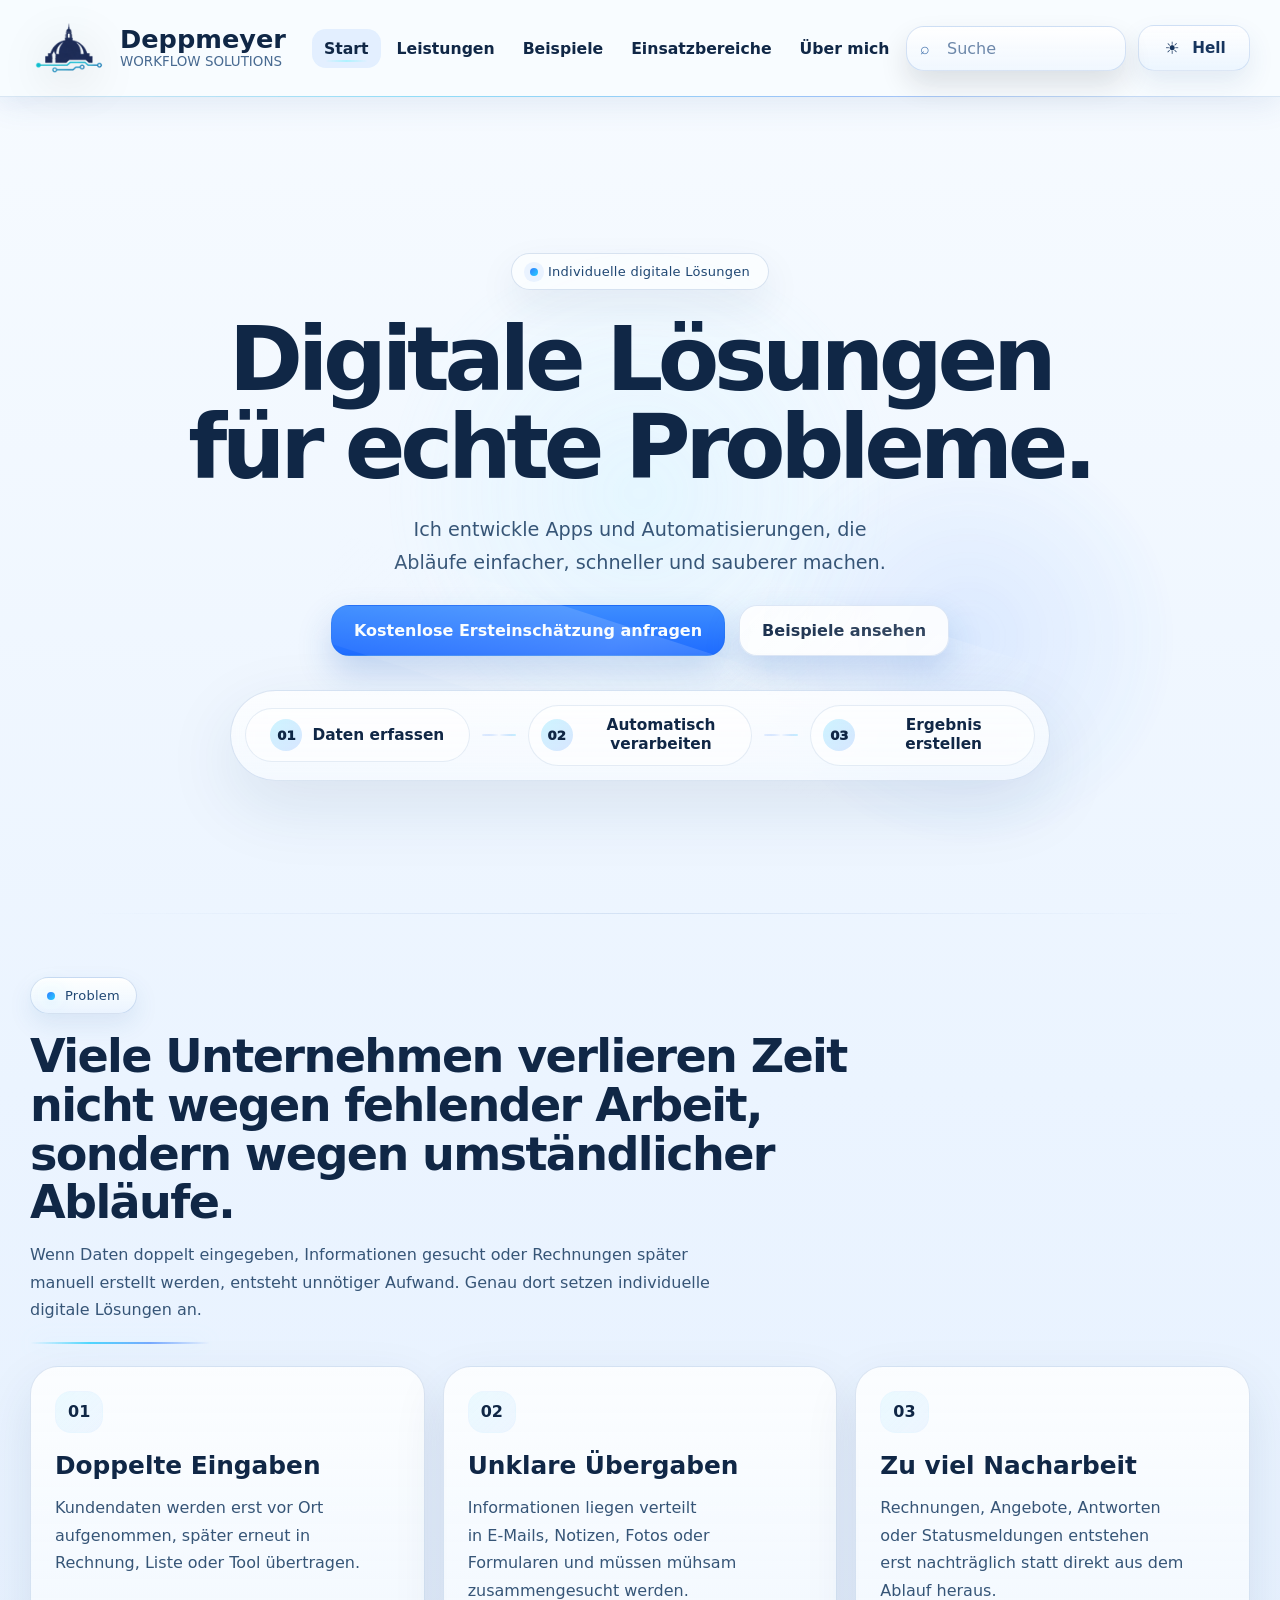
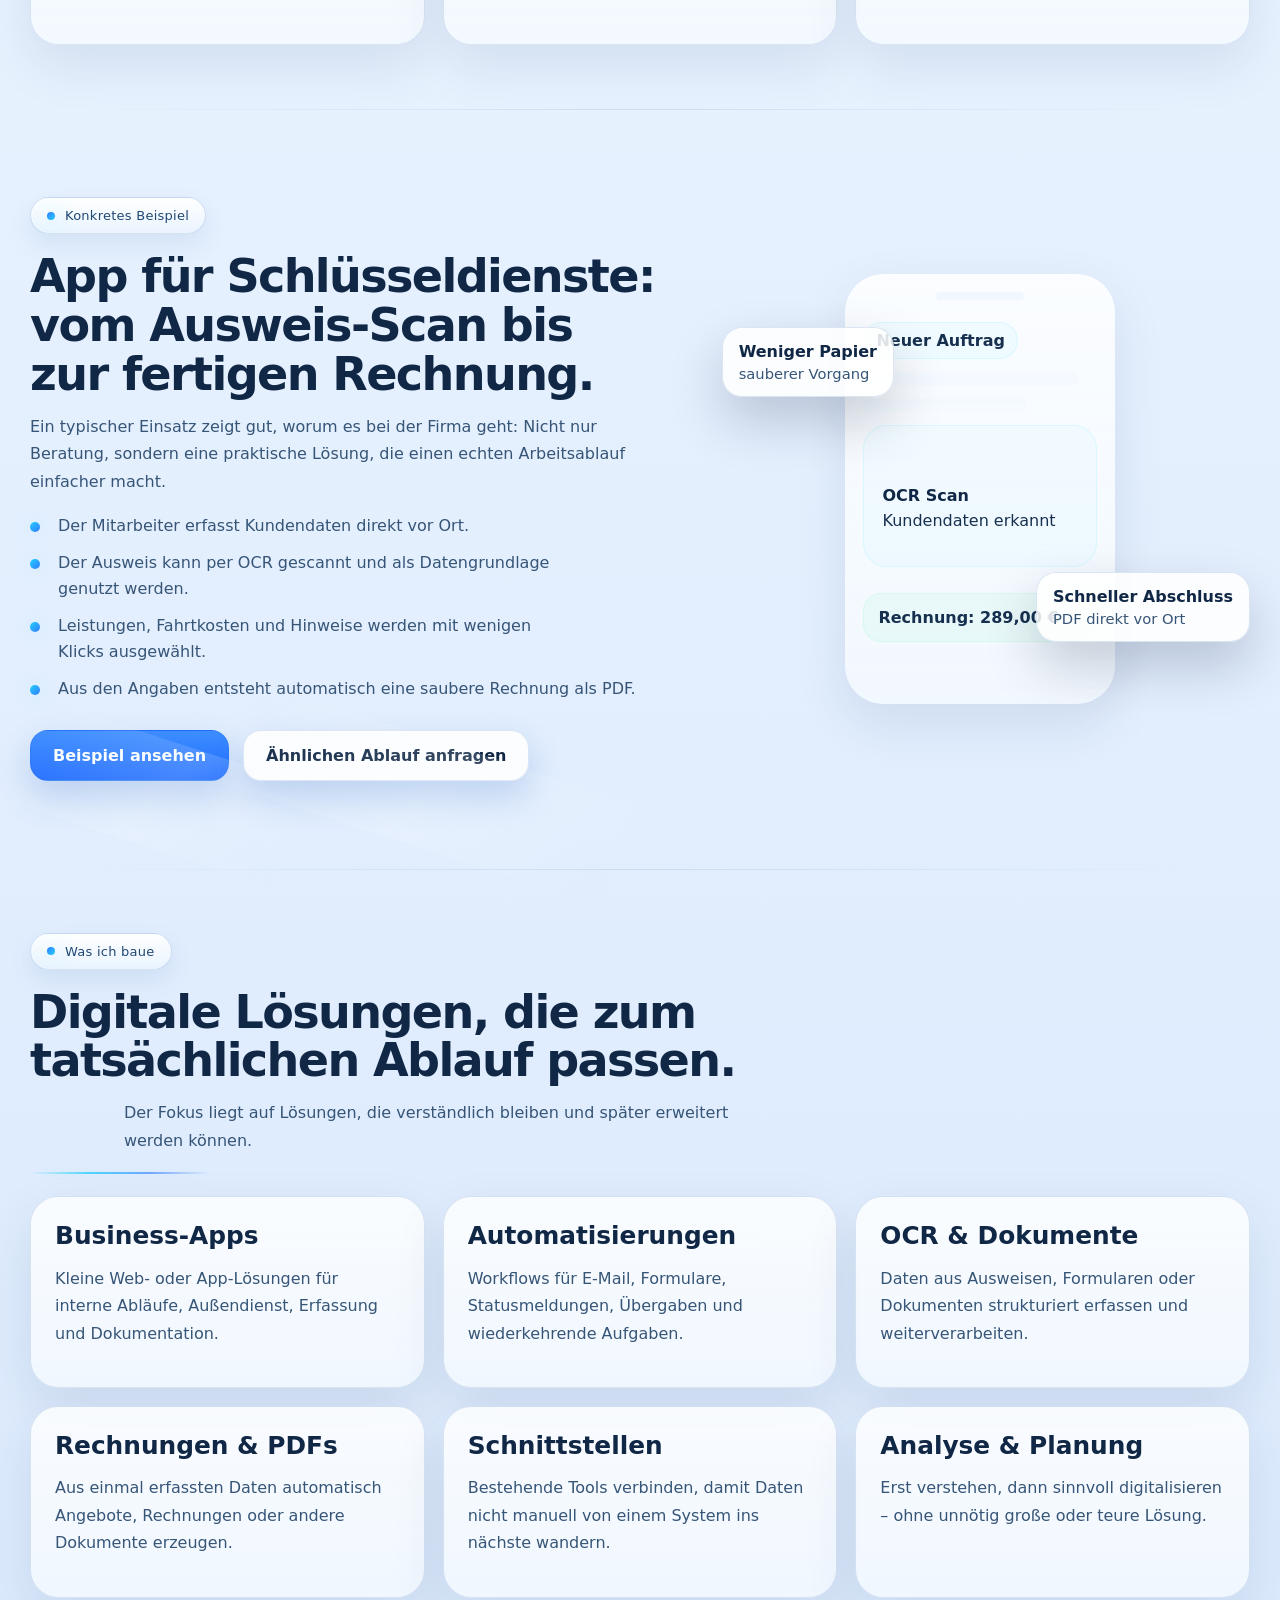
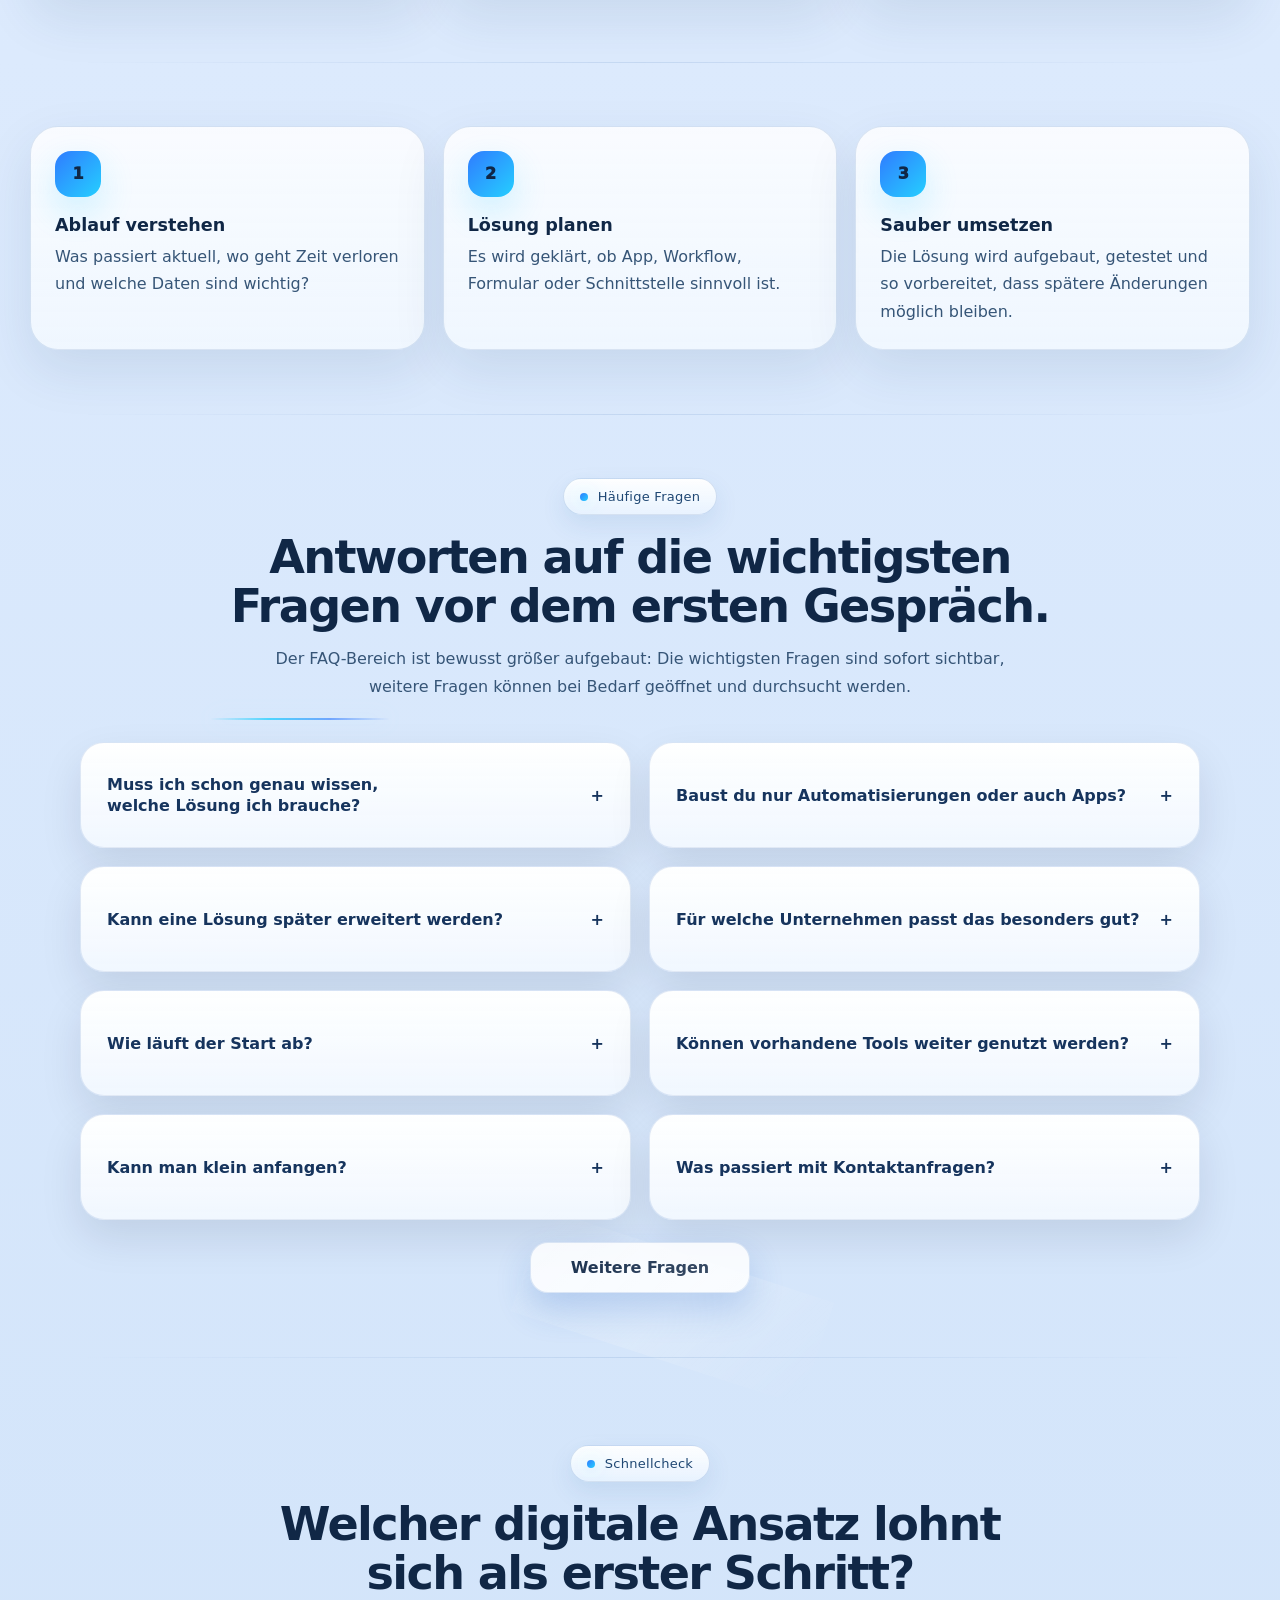
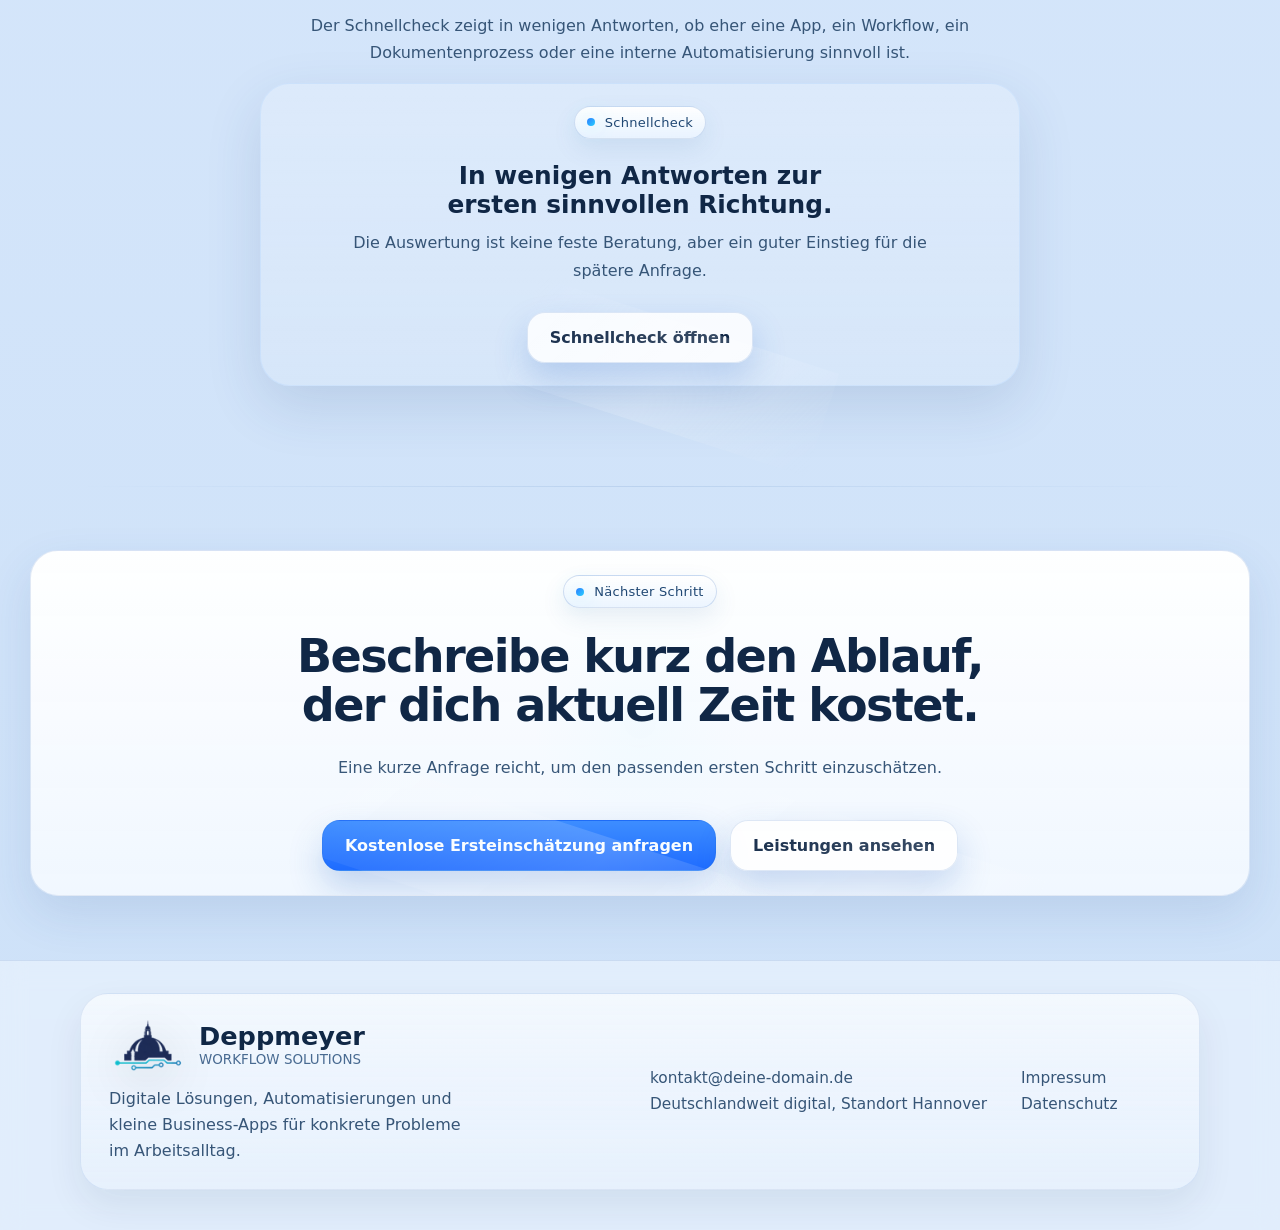
==== index.html @ b5795da1 "Add files via upload" ====
<!DOCTYPE html>
<html lang="de">
<head>
<meta charset="utf-8"/>
<meta content="width=device-width, initial-scale=1" name="viewport"/>
<title>Deppmeyer Workflow Solutions | Digitale Lösungen für echte Geschäftsprobleme</title>
<meta content="Individuelle Automatisierungen, interne Tools und kleine Business-Apps für Unternehmen, die manuelle Arbeit reduzieren und Abläufe sauber digitalisieren möchten." name="description"/>
<link href="css/styles.css" rel="stylesheet"/>
<link href="favicon.png" rel="icon" type="image/png"/>
<link href="favicon.ico" rel="shortcut icon"/>
<meta content="#101b3e" name="theme-color"/>
<meta content="website" property="og:type"/>
<meta content="de_DE" property="og:locale"/>
<meta content="Deppmeyer Workflow Solutions" property="og:site_name"/>
<meta content="Deppmeyer Workflow Solutions | Digitale Lösungen für echte Geschäftsprobleme" property="og:title"/>
<meta content="Individuelle Automatisierungen, interne Tools und kleine Business-Apps für Unternehmen, die manuelle Arbeit reduzieren und Abläufe sauber digitalisieren möchten." property="og:description"/>
<meta content="summary" name="twitter:card"/>
<meta content="Deppmeyer Workflow Solutions | Digitale Lösungen für echte Geschäftsprobleme" name="twitter:title"/>
<meta content="Individuelle Automatisierungen, interne Tools und kleine Business-Apps für Unternehmen, die manuelle Arbeit reduzieren und Abläufe sauber digitalisieren möchten." name="twitter:description"/>
</head>
<body class="page-shell" data-page="index.html" data-theme="light"><script>try{const k='deppmeyer-theme';const saved=sessionStorage.getItem(k);const theme=saved||'light';document.body.setAttribute('data-theme',theme);document.documentElement.style.colorScheme=theme;}catch(e){}</script>
<div aria-hidden="true" class="scroll-progress"></div>
<div aria-hidden="true" class="cursor-glow"></div>
<header class="topbar">
<div class="container nav">
<a aria-label="Startseite" class="brand" href="index.html">
<img alt="Deppmeyer Logo" class="brand-icon" decoding="async" src="assets/logo-icon.png"/>
<span class="brand-text"><span class="brand-name">Deppmeyer</span><span class="brand-sub">Workflow Solutions</span></span>
</a>
<nav aria-label="Hauptnavigation" class="nav-links"><a class="active" href="index.html">Start</a><a class="" href="leistungen.html">Leistungen</a><a class="" href="beispiele.html">Beispiele</a><a class="" href="einsatzbereiche.html">Einsatzbereiche</a><a class="" href="ueber-mich.html">Über mich</a><a class="" href="kontakt.html">Kontakt</a></nav>
<div class="nav-actions">
<div class="header-search search-shell" data-search-root="">
<span class="search-icon">⌕</span>
<input aria-label="Website durchsuchen" class="search-input" data-search-input="" placeholder="Suche" type="search"/>
<div class="search-results hidden" data-search-results=""></div>
</div>
<button aria-label="Zwischen Hellmodus und Dunkelmodus wechseln" class="theme-toggle" data-theme-toggle="" type="button"><span aria-hidden="true" class="theme-toggle-icon">☀</span><span class="theme-toggle-text">Hell</span></button>
<button aria-expanded="false" aria-label="Menü öffnen" class="mobile-toggle" data-mobile-toggle="" type="button">☰</button>
</div>
</div>
<div class="container mobile-panel" data-mobile-panel="">
<div class="mobile-search search-shell" data-search-root="">
<span class="search-icon">⌕</span>
<input aria-label="Website durchsuchen" class="search-input" data-search-input="" placeholder="Suche" type="search"/>
<div class="search-results hidden" data-search-results=""></div>
</div>
<nav aria-label="Mobile Hauptnavigation" class="mobile-links"><a class="active" href="index.html">Start</a><a class="" href="leistungen.html">Leistungen</a><a class="" href="beispiele.html">Beispiele</a><a class="" href="einsatzbereiche.html">Einsatzbereiche</a><a class="" href="ueber-mich.html">Über mich</a><a class="" href="kontakt.html">Kontakt</a></nav>
</div>
</header>

<main id="main-content" tabindex="-1">
<section class="hero anchor-offset premium-hero" id="hero">
<div class="container premium-hero-inner reveal">
<span class="eyebrow premium-hero-eyebrow">Individuelle digitale Lösungen</span>
<h1>Digitale Lösungen für echte Probleme.</h1>
<p class="premium-hero-lead">Ich entwickle Apps und Automatisierungen, die Abläufe einfacher, schneller und sauberer machen.</p>
<div class="btn-row btn-row-center premium-hero-actions">
<a class="btn" href="kontakt.html">Kostenlose Ersteinschätzung anfragen</a>
<a class="btn ghost" href="beispiele.html">Beispiele ansehen</a>
</div>
<div class="premium-flow-card" aria-label="Kurzablauf einer digitalen Lösung">
<div class="premium-flow-item">
<span>01</span>
<strong>Daten erfassen</strong>
</div>
<div class="premium-flow-arrow" aria-hidden="true"></div>
<div class="premium-flow-item">
<span>02</span>
<strong>Automatisch verarbeiten</strong>
</div>
<div class="premium-flow-arrow" aria-hidden="true"></div>
<div class="premium-flow-item">
<span>03</span>
<strong>Ergebnis erstellen</strong>
</div>
</div>
</div>
</section>

<section class="section section-tight problem-overview-section">
<div class="container reveal">
<div class="section-head section-head-centered compact-center">
<span class="eyebrow">Problem</span>
<h2>Viele Unternehmen verlieren Zeit nicht wegen fehlender Arbeit, sondern wegen umständlicher Abläufe.</h2>
<p>Wenn Daten doppelt eingegeben, Informationen gesucht oder Rechnungen später manuell erstellt werden, entsteht unnötiger Aufwand. Genau dort setzen individuelle digitale Lösungen an.</p>
</div>
<div class="solution-card-grid solution-card-grid--three">
<div class="solution-card"><span class="card-icon">01</span><h3>Doppelte Eingaben</h3><p>Kundendaten werden erst vor Ort aufgenommen, später erneut in Rechnung, Liste oder Tool übertragen.</p></div>
<div class="solution-card"><span class="card-icon">02</span><h3>Unklare Übergaben</h3><p>Informationen liegen verteilt in E-Mails, Notizen, Fotos oder Formularen und müssen mühsam zusammengesucht werden.</p></div>
<div class="solution-card"><span class="card-icon">03</span><h3>Zu viel Nacharbeit</h3><p>Rechnungen, Angebote, Antworten oder Statusmeldungen entstehen erst nachträglich statt direkt aus dem Ablauf heraus.</p></div>
</div>
</div>
</section>

<section class="section solution-feature-section">
<div class="container solution-feature-grid reveal">
<div>
<span class="eyebrow">Konkretes Beispiel</span>
<h2>App für Schlüsseldienste: vom Ausweis-Scan bis zur fertigen Rechnung.</h2>
<p>Ein typischer Einsatz zeigt gut, worum es bei der Firma geht: Nicht nur Beratung, sondern eine praktische Lösung, die einen echten Arbeitsablauf einfacher macht.</p>
<ul class="solution-check-list">
<li>Der Mitarbeiter erfasst Kundendaten direkt vor Ort.</li>
<li>Der Ausweis kann per OCR gescannt und als Datengrundlage genutzt werden.</li>
<li>Leistungen, Fahrtkosten und Hinweise werden mit wenigen Klicks ausgewählt.</li>
<li>Aus den Angaben entsteht automatisch eine saubere Rechnung als PDF.</li>
</ul>
<div class="btn-row"><a class="btn" href="beispiele.html#beispiel-schluesseldienst-app">Beispiel ansehen</a><a class="btn ghost" href="kontakt.html">Ähnlichen Ablauf anfragen</a></div>
</div>
<div class="app-showcase" aria-hidden="true">
<div class="phone-mockup">
<div class="phone-header"></div>
<div class="phone-content">
<div class="phone-pill">Neuer Auftrag</div>
<div class="phone-line wide"></div>
<div class="phone-line"></div>
<div class="id-scan-box"><div class="scan-line"></div><strong>OCR Scan</strong><span>Kundendaten erkannt</span></div>
<div class="phone-total">Rechnung: 289,00 €</div>
</div>
</div>
<div class="app-metric metric-one"><strong>Weniger Papier</strong><span>sauberer Vorgang</span></div>
<div class="app-metric metric-two"><strong>Schneller Abschluss</strong><span>PDF direkt vor Ort</span></div>
</div>
</div>
</section>

<section class="section section-tight">
<div class="container reveal">
<div class="section-head section-head-centered compact-center">
<span class="eyebrow">Was ich baue</span>
<h2>Digitale Lösungen, die zum tatsächlichen Ablauf passen.</h2>
<p>Der Fokus liegt auf Lösungen, die verständlich bleiben und später erweitert werden können.</p>
</div>
<div class="solution-card-grid solution-card-grid--six">
<a class="solution-card link-card" href="leistungen.html#apps"><h3>Business-Apps</h3><p>Kleine Web- oder App-Lösungen für interne Abläufe, Außendienst, Erfassung und Dokumentation.</p></a>
<a class="solution-card link-card" href="leistungen.html#automatisierung"><h3>Automatisierungen</h3><p>Workflows für E-Mail, Formulare, Statusmeldungen, Übergaben und wiederkehrende Aufgaben.</p></a>
<a class="solution-card link-card" href="leistungen.html#ocr"><h3>OCR & Dokumente</h3><p>Daten aus Ausweisen, Formularen oder Dokumenten strukturiert erfassen und weiterverarbeiten.</p></a>
<a class="solution-card link-card" href="leistungen.html#pdf"><h3>Rechnungen & PDFs</h3><p>Aus einmal erfassten Daten automatisch Angebote, Rechnungen oder andere Dokumente erzeugen.</p></a>
<a class="solution-card link-card" href="leistungen.html#schnittstellen"><h3>Schnittstellen</h3><p>Bestehende Tools verbinden, damit Daten nicht manuell von einem System ins nächste wandern.</p></a>
<a class="solution-card link-card" href="leistungen.html#analyse"><h3>Analyse & Planung</h3><p>Erst verstehen, dann sinnvoll digitalisieren – ohne unnötig große oder teure Lösung.</p></a>
</div>
</div>
</section>

<section class="section section-tight">
<div class="container reveal">
<div class="process-strip">
<div class="process-step"><span>1</span><strong>Ablauf verstehen</strong><p>Was passiert aktuell, wo geht Zeit verloren und welche Daten sind wichtig?</p></div>
<div class="process-step"><span>2</span><strong>Lösung planen</strong><p>Es wird geklärt, ob App, Workflow, Formular oder Schnittstelle sinnvoll ist.</p></div>
<div class="process-step"><span>3</span><strong>Sauber umsetzen</strong><p>Die Lösung wird aufgebaut, getestet und so vorbereitet, dass spätere Änderungen möglich bleiben.</p></div>
</div>
</div>
</section>

<section class="section section-tight anchor-offset" id="faq">
<div class="container reveal">
<div class="section-head section-head-centered compact-center">
<span class="eyebrow">Häufige Fragen</span>
<h2>Antworten auf die wichtigsten Fragen vor dem ersten Gespräch.</h2>
<p>Der FAQ-Bereich ist bewusst größer aufgebaut: Die wichtigsten Fragen sind sofort sichtbar, weitere Fragen können bei Bedarf geöffnet und durchsucht werden.</p>
</div>
<div class="faq-list solution-faq faq-visible-list">
<div class="faq-item reveal"><button aria-expanded="false" class="faq-question">Muss ich schon genau wissen, welche Lösung ich brauche?<span>+</span></button><div class="faq-answer"><div class="faq-answer-inner"><p>Nein. Es reicht, wenn du beschreibst, welcher Ablauf aktuell Zeit kostet, wo Informationen verloren gehen oder welche Aufgabe immer wieder manuell passiert. Daraus lässt sich ableiten, ob eher eine App, ein Workflow, OCR, PDF-Erstellung oder eine Schnittstelle sinnvoll ist.</p></div></div></div>
<div class="faq-item reveal"><button aria-expanded="false" class="faq-question">Baust du nur Automatisierungen oder auch Apps?<span>+</span></button><div class="faq-answer"><div class="faq-answer-inner"><p>Beides ist möglich. Wenn ein bestehender Ablauf nur verbunden oder automatisiert werden muss, kann ein Workflow reichen. Wenn Mitarbeitende vor Ort oder intern eine klare Oberfläche brauchen, ist eine kleine Business-App oft die bessere Lösung.</p></div></div></div>
<div class="faq-item reveal"><button aria-expanded="false" class="faq-question">Kann eine Lösung später erweitert werden?<span>+</span></button><div class="faq-answer"><div class="faq-answer-inner"><p>Ja. Lösungen werden so geplant, dass sie nicht nur für den ersten Stand funktionieren, sondern später erweitert werden können. Deshalb werden Daten, Formularfelder, Schnittstellen und Abläufe möglichst sauber getrennt aufgebaut.</p></div></div></div>
<div class="faq-item reveal"><button aria-expanded="false" class="faq-question">Für welche Unternehmen passt das besonders gut?<span>+</span></button><div class="faq-answer"><div class="faq-answer-inner"><p>Besonders gut passt es zu kleinen Unternehmen, Dienstleistern, Handwerksbetrieben und Teams, die viele ähnliche Vorgänge haben: Anfragen, Aufträge, Dokumente, Rechnungen, Rückmeldungen oder interne Übergaben.</p></div></div></div>
<div class="faq-item reveal"><button aria-expanded="false" class="faq-question">Wie läuft der Start ab?<span>+</span></button><div class="faq-answer"><div class="faq-answer-inner"><p>Zuerst wird der aktuelle Ablauf verstanden. Danach folgt eine Einschätzung, welcher erste Schritt sinnvoll ist. Erst wenn klar ist, was wirklich gebraucht wird, wird eine Lösung geplant und umgesetzt.</p></div></div></div>
<div class="faq-item reveal"><button aria-expanded="false" class="faq-question">Können vorhandene Tools weiter genutzt werden?<span>+</span></button><div class="faq-answer"><div class="faq-answer-inner"><p>Oft ja. Ziel ist nicht, alles neu zu machen, sondern sinnvolle Verbindungen zu schaffen. Bestehende Tools wie E-Mail, Formulare, Tabellen, Kalender oder andere Systeme können je nach Schnittstelle eingebunden werden.</p></div></div></div>
<div class="faq-item reveal"><button aria-expanded="false" class="faq-question">Kann man klein anfangen?<span>+</span></button><div class="faq-answer"><div class="faq-answer-inner"><p>Ja. Häufig ist ein kleiner erster Schritt besser als ein großes Projekt. So kann eine Lösung im Alltag getestet werden, bevor weitere Funktionen oder größere Automatisierungen ergänzt werden.</p></div></div></div>
<div class="faq-item reveal"><button aria-expanded="false" class="faq-question">Was passiert mit Kontaktanfragen?<span>+</span></button><div class="faq-answer"><div class="faq-answer-inner"><p>Kontaktanfragen werden über den Cloudflare Worker geprüft und an den verbundenen Workflow übergeben. Dadurch bleibt das Formular nicht nur eine einfache E-Mail, sondern kann strukturiert weiterverarbeitet werden.</p></div></div></div>
</div>
<div class="faq-more-compact"><button class="btn ghost faq-more-button" data-faq-expand type="button">Weitere Fragen</button></div>
<div class="faq-explorer" data-faq-explorer hidden>
<div class="faq-explorer-head"><p class="faq-explorer-intro">Hier kannst du weitere Fragen nach Thema öffnen oder über die Suche filtern.</p></div>
<div class="search-shell faq-search">
<span class="search-icon">⌕</span>
<input aria-label="FAQ durchsuchen" data-faq-search placeholder="FAQ suchen, z. B. OCR" type="search"/>
<div class="faq-search-results search-results hidden" data-faq-search-results></div>
</div>
<div class="faq-topic-bar" role="tablist" aria-label="FAQ Themen">
<button class="faq-topic-chip is-active" data-faq-topic="all" type="button">Alle</button>
<button class="faq-topic-chip" data-faq-topic="apps" type="button">Apps</button>
<button class="faq-topic-chip" data-faq-topic="workflow" type="button">Workflows</button>
<button class="faq-topic-chip" data-faq-topic="dokumente" type="button">Dokumente</button>
<button class="faq-topic-chip" data-faq-topic="technik" type="button">Technik</button>
<button class="faq-topic-chip" data-faq-topic="kosten" type="button">Kosten</button>
</div>
<div class="faq-list faq-topic-grid" data-faq-topic-grid>
<div class="faq-item faq-topic-item" data-faq-topic-item="apps" data-faq-default="true" data-faq-search-text="business app interne app außendienst schlüsseldienst ocr rechnung"><button aria-expanded="false" class="faq-question">Wann lohnt sich eine eigene App?<span>+</span></button><div class="faq-answer"><div class="faq-answer-inner"><p>Eine eigene App lohnt sich, wenn Mitarbeitende Daten immer wieder nach dem gleichen Muster erfassen, prüfen oder weitergeben müssen. Ein gutes Beispiel ist ein Außendienst-Ablauf, bei dem Kundendaten, Fotos, Leistungen und Rechnungen direkt vor Ort verarbeitet werden.</p></div></div></div>
<div class="faq-item faq-topic-item" data-faq-topic-item="apps" data-faq-search-text="app klein starten prototyp mvp erste version"><button aria-expanded="false" class="faq-question">Muss eine App direkt groß sein?<span>+</span></button><div class="faq-answer"><div class="faq-answer-inner"><p>Nein. Sinnvoll ist oft ein kleiner erster Stand mit den wichtigsten Funktionen. Danach kann man im Alltag prüfen, was wirklich gebraucht wird und die App sauber erweitern.</p></div></div></div>
<div class="faq-item faq-topic-item" data-faq-topic-item="apps" data-faq-search-text="mobile app handy tablet außendienst vor ort"><button aria-expanded="false" class="faq-question">Kann eine App auf Handy oder Tablet laufen?<span>+</span></button><div class="faq-answer"><div class="faq-answer-inner"><p>Ja. Gerade für Außendienst, Handwerk und Vor-Ort-Service kann eine mobile Oberfläche sinnvoll sein, damit Daten direkt beim Kunden erfasst und weiterverarbeitet werden.</p></div></div></div>
<div class="faq-item faq-topic-item" data-faq-topic-item="apps" data-faq-search-text="app daten import vorhandene daten excel kunden stammdaten"><button aria-expanded="false" class="faq-question">Kann eine App vorhandene Daten nutzen?<span>+</span></button><div class="faq-answer"><div class="faq-answer-inner"><p>Oft ja. Wenn vorhandene Daten strukturiert vorliegen, können sie je nach Qualität und Schnittstelle übernommen oder eingebunden werden. Vorher wird geprüft, welche Daten wirklich gebraucht werden.</p></div></div></div>
<div class="faq-item faq-topic-item" data-faq-topic-item="apps" data-faq-search-text="app oder workflow entscheidung oberfläche bedienung"><button aria-expanded="false" class="faq-question">Was ist besser: App oder Workflow?<span>+</span></button><div class="faq-answer"><div class="faq-answer-inner"><p>Ein Workflow ist gut, wenn vorhandene Systeme automatisch verbunden werden sollen. Eine App ist besser, wenn Menschen eine klare Oberfläche brauchen, zum Beispiel zum Erfassen, Prüfen oder Freigeben von Daten.</p></div></div></div>
<div class="faq-item faq-topic-item" data-faq-topic-item="apps" data-faq-search-text="rechte rollen login mitarbeiter zugriff freigabe"><button aria-expanded="false" class="faq-question">Können Rollen und Rechte eingebaut werden?<span>+</span></button><div class="faq-answer"><div class="faq-answer-inner"><p>Ja. Wenn mehrere Personen mit einer Lösung arbeiten, können Rollen, Sichtbarkeiten oder Freigaben berücksichtigt werden. Dadurch sieht nicht jeder automatisch alle Daten oder Funktionen.</p></div></div></div>
<div class="faq-item faq-topic-item" data-faq-topic-item="apps" data-faq-search-text="fotos unterschrift dokument upload kunden vor ort"><button aria-expanded="false" class="faq-question">Können Fotos, Uploads oder Unterschriften eingebaut werden?<span>+</span></button><div class="faq-answer"><div class="faq-answer-inner"><p>Das ist möglich, wenn es für den Ablauf sinnvoll ist. Zum Beispiel können Fotos, Nachweise, Dokumente oder Bestätigungen direkt einem Vorgang zugeordnet werden.</p></div></div></div>
<div class="faq-item faq-topic-item" data-faq-topic-item="apps" data-faq-search-text="app erweitern modul später funktionen skalieren"><button aria-expanded="false" class="faq-question">Kann die App später erweitert werden?<span>+</span></button><div class="faq-answer"><div class="faq-answer-inner"><p>Ja. Die Lösung sollte so aufgebaut werden, dass neue Felder, Ansichten, Vorlagen oder Automatisierungen später ergänzt werden können, ohne alles neu bauen zu müssen.</p></div></div></div>
<div class="faq-item faq-topic-item" data-faq-topic-item="workflow" data-faq-default="true" data-faq-search-text="n8n workflow automatisierung email formular webhook"><button aria-expanded="false" class="faq-question">Ist n8n immer die richtige Lösung?<span>+</span></button><div class="faq-answer"><div class="faq-answer-inner"><p>Nicht immer. n8n ist stark, wenn Systeme verbunden und wiederkehrende Abläufe automatisiert werden sollen. Wenn aber eine eigene Oberfläche, komplexere Logik oder eine mobile Bedienung nötig ist, kann eine individuelle App sinnvoller sein.</p></div></div></div>
<div class="faq-item faq-topic-item" data-faq-topic-item="workflow" data-faq-default="true" data-faq-search-text="kontaktformular anfrage sortieren benachrichtigung automatisieren"><button aria-expanded="false" class="faq-question">Was kann mit Kontaktanfragen automatisch passieren?<span>+</span></button><div class="faq-answer"><div class="faq-answer-inner"><p>Eine Anfrage kann geprüft, sortiert, gespeichert, an n8n übergeben und als strukturierter Vorgang vorbereitet werden. Dadurch entsteht mehr als nur eine E-Mail: Die Daten können direkt in den nächsten Bearbeitungsschritt fließen.</p></div></div></div>
<div class="faq-item faq-topic-item" data-faq-topic-item="workflow" data-faq-search-text="automatisieren wiederkehrend aufgabe routine daten weiterleiten"><button aria-expanded="false" class="faq-question">Welche Aufgaben eignen sich für Automatisierung?<span>+</span></button><div class="faq-answer"><div class="faq-answer-inner"><p>Gut geeignet sind Aufgaben, die regelmäßig ähnlich ablaufen: Anfragen sortieren, Daten übertragen, Dateien ablegen, Benachrichtigungen senden oder Vorgänge für die Bearbeitung vorbereiten.</p></div></div></div>
<div class="faq-item faq-topic-item" data-faq-topic-item="workflow" data-faq-search-text="email postfach sortieren priorität antwort"><button aria-expanded="false" class="faq-question">Können E-Mails automatisch sortiert werden?<span>+</span></button><div class="faq-answer"><div class="faq-answer-inner"><p>Ja. E-Mails können nach Thema, Absender, Stichworten oder Dringlichkeit eingeordnet werden. Daraus können Aufgaben, interne Hinweise oder vorbereitete Antworten entstehen.</p></div></div></div>
<div class="faq-item faq-topic-item" data-faq-topic-item="workflow" data-faq-search-text="termin rückmeldung kalender erinnerung"><button aria-expanded="false" class="faq-question">Können Termine und Rückmeldungen automatisiert werden?<span>+</span></button><div class="faq-answer"><div class="faq-answer-inner"><p>Ja. Terminwünsche, Bestätigungen, Erinnerungen und Rückmeldungen können in einen klaren Ablauf gebracht werden, damit weniger manuell nachgefasst werden muss.</p></div></div></div>
<div class="faq-item faq-topic-item" data-faq-topic-item="workflow" data-faq-search-text="aufgabe mitarbeiter team zuständigkeit benachrichtigung"><button aria-expanded="false" class="faq-question">Können Aufgaben automatisch an Mitarbeiter gehen?<span>+</span></button><div class="faq-answer"><div class="faq-answer-inner"><p>Wenn die Regeln klar sind, kann ein Workflow Aufgaben, Hinweise oder Vorgänge an die richtige Person weitergeben. Wichtig ist, dass Zuständigkeiten vorher sauber definiert werden.</p></div></div></div>
<div class="faq-item faq-topic-item" data-faq-topic-item="workflow" data-faq-search-text="workflow fehler fallback prüfung protokoll"><button aria-expanded="false" class="faq-question">Was passiert, wenn ein Workflow Fehler hat?<span>+</span></button><div class="faq-answer"><div class="faq-answer-inner"><p>Ein guter Workflow sollte nicht still scheitern. Sinnvoll sind Prüfungen, Fehlermeldungen und ein klarer Weg, wie ein Vorgang manuell kontrolliert oder erneut gestartet werden kann.</p></div></div></div>
<div class="faq-item faq-topic-item" data-faq-topic-item="workflow" data-faq-search-text="automatisierung sinnvoll nicht jeder prozess"><button aria-expanded="false" class="faq-question">Muss jeder Prozess automatisiert werden?<span>+</span></button><div class="faq-answer"><div class="faq-answer-inner"><p>Nein. Automatisierung lohnt sich nur, wenn sie wirklich Zeit spart, Fehler reduziert oder Abläufe klarer macht. Manche Schritte bleiben bewusst manuell, wenn eine Prüfung wichtig ist.</p></div></div></div>
<div class="faq-item faq-topic-item" data-faq-topic-item="dokumente" data-faq-default="true" data-faq-search-text="ocr dokument ausweis scan rechnung pdf angebot"><button aria-expanded="false" class="faq-question">Kann OCR in Abläufe eingebaut werden?<span>+</span></button><div class="faq-answer"><div class="faq-answer-inner"><p>Ja. OCR kann genutzt werden, um Daten aus Ausweisen, Formularen oder Dokumenten zu erkennen und als Grundlage für weitere Schritte zu verwenden. Wichtig ist dabei immer eine saubere Prüfung, damit erkannte Daten nicht ungeprüft übernommen werden.</p></div></div></div>
<div class="faq-item faq-topic-item" data-faq-topic-item="dokumente" data-faq-default="true" data-faq-search-text="rechnung pdf angebot dokument vorlage automatisch erstellen"><button aria-expanded="false" class="faq-question">Können Rechnungen oder PDFs automatisch erstellt werden?<span>+</span></button><div class="faq-answer"><div class="faq-answer-inner"><p>Ja. Wenn Daten einmal sauber erfasst sind, können daraus Rechnungen, Angebote, Bestätigungen oder andere PDFs erzeugt werden. Dadurch entfällt doppelte Eingabe und Dokumente werden einheitlicher.</p></div></div></div>
<div class="faq-item faq-topic-item" data-faq-topic-item="dokumente" data-faq-search-text="ausweis scan datenschutz ocr kundendaten prüfung"><button aria-expanded="false" class="faq-question">Wie wird ein Ausweis-Scan sauber genutzt?<span>+</span></button><div class="faq-answer"><div class="faq-answer-inner"><p>Ein Ausweis-Scan sollte nur dann eingesetzt werden, wenn er für den Ablauf wirklich nötig ist. Erkannte Daten sollten geprüft und nur die erforderlichen Informationen weiterverarbeitet werden.</p></div></div></div>
<div class="faq-item faq-topic-item" data-faq-topic-item="dokumente" data-faq-search-text="datei dokument automatisch ablegen ordner vorgang"><button aria-expanded="false" class="faq-question">Können Dokumente automatisch abgelegt werden?<span>+</span></button><div class="faq-answer"><div class="faq-answer-inner"><p>Ja. Dateien können erkannt, sinnvoll benannt und dem passenden Vorgang oder Ordner zugeordnet werden. Dadurch werden Dokumente schneller auffindbar und weniger doppelt gespeichert.</p></div></div></div>
<div class="faq-item faq-topic-item" data-faq-topic-item="dokumente" data-faq-search-text="angebot angebotsvorbereitung formular email anhänge"><button aria-expanded="false" class="faq-question">Können Angebote vorbereitet werden?<span>+</span></button><div class="faq-answer"><div class="faq-answer-inner"><p>Ja. Aus Formularangaben, E-Mails oder Anhängen können Angebotsdaten strukturiert vorbereitet werden. Die finale Prüfung oder Freigabe kann trotzdem bewusst beim Menschen bleiben.</p></div></div></div>
<div class="faq-item faq-topic-item" data-faq-topic-item="dokumente" data-faq-search-text="ocr fehler erkennen kontrollieren manuell prüfen"><button aria-expanded="false" class="faq-question">Kann OCR Fehler machen?<span>+</span></button><div class="faq-answer"><div class="faq-answer-inner"><p>Ja. OCR ist hilfreich, aber nicht perfekt. Deshalb sollten erkannte Daten an wichtigen Stellen kontrollierbar bleiben, besonders bei Namen, Adressen, Beträgen oder Dokumentennummern.</p></div></div></div>
<div class="faq-item faq-topic-item" data-faq-topic-item="dokumente" data-faq-search-text="vorlage layout rechnung angebot pdf design"><button aria-expanded="false" class="faq-question">Können bestehende Vorlagen genutzt werden?<span>+</span></button><div class="faq-answer"><div class="faq-answer-inner"><p>Oft ja. Vorhandene Rechnungs-, Angebots- oder Bestätigungsvorlagen können als Grundlage dienen, damit neue Dokumente zum Unternehmen passen.</p></div></div></div>
<div class="faq-item faq-topic-item" data-faq-topic-item="dokumente" data-faq-search-text="daten prüfen validierung pflichtfelder qualität"><button aria-expanded="false" class="faq-question">Wie wird verhindert, dass falsche Daten übernommen werden?<span>+</span></button><div class="faq-answer"><div class="faq-answer-inner"><p>Sinnvoll sind Pflichtfelder, Plausibilitätsprüfungen und klare Zwischenschritte. So werden Daten nicht einfach blind übernommen, sondern für die Bearbeitung nachvollziehbar gemacht.</p></div></div></div>
<div class="faq-item faq-topic-item" data-faq-topic-item="technik" data-faq-default="true" data-faq-search-text="cloudflare github hosting worker schnittstelle webhook"><button aria-expanded="false" class="faq-question">Bleibt die Webseite mit GitHub und Cloudflare kompatibel?<span>+</span></button><div class="faq-answer"><div class="faq-answer-inner"><p>Ja. Die Seite ist weiterhin als statische Webseite mit Cloudflare Worker gedacht. Kontaktformular, zentrale Konfigurationsdaten, Datenschutzseiten und interne Links bleiben so aufgebaut, dass spätere Änderungen kontrolliert möglich sind.</p></div></div></div>
<div class="faq-item faq-topic-item" data-faq-topic-item="technik" data-faq-default="true" data-faq-search-text="schnittstelle tools crm mail kalender google sheets api"><button aria-expanded="false" class="faq-question">Können vorhandene Tools angebunden werden?<span>+</span></button><div class="faq-answer"><div class="faq-answer-inner"><p>Oft ja. Möglich sind zum Beispiel Formulare, E-Mail-Postfächer, Kalender, Tabellen, Webhooks oder andere Systeme mit Schnittstelle. Vorher wird geprüft, welche Verbindung zuverlässig und datenschutzfreundlich sinnvoll ist.</p></div></div></div>
<div class="faq-item faq-topic-item" data-faq-topic-item="technik" data-faq-search-text="n8n webhook sicherheit secret cloudflare worker"><button aria-expanded="false" class="faq-question">Wie wird die n8n-Anbindung geschützt?<span>+</span></button><div class="faq-answer"><div class="faq-answer-inner"><p>Die Formularanfrage läuft über den Cloudflare Worker und kann dort geprüft werden. Zusätzlich kann der Webhook über Umgebungsvariablen und ein Secret besser abgesichert werden.</p></div></div></div>
<div class="faq-item faq-topic-item" data-faq-topic-item="technik" data-faq-search-text="datenschutz daten speicherung kontaktformular kv"><button aria-expanded="false" class="faq-question">Was ist mit Datenschutz und gespeicherten Daten?<span>+</span></button><div class="faq-answer"><div class="faq-answer-inner"><p>Daten sollten nur für den jeweiligen Zweck verarbeitet werden. Bei Formularen ist wichtig, klar zu regeln, welche Daten gespeichert werden, wohin sie gesendet werden und wie lange sie bleiben.</p></div></div></div>
<div class="faq-item faq-topic-item" data-faq-topic-item="technik" data-faq-search-text="wartbar änderungen code struktur später ändern"><button aria-expanded="false" class="faq-question">Können spätere Änderungen sicher eingebaut werden?<span>+</span></button><div class="faq-answer"><div class="faq-answer-inner"><p>Ja, wenn Inhalte, Design, Konfiguration und Schnittstellen sauber getrennt bleiben. Genau deshalb sollten zentrale Daten wie E-Mail, Telefon, Adresse und Domain leicht änderbar bleiben.</p></div></div></div>
<div class="faq-item faq-topic-item" data-faq-topic-item="technik" data-faq-search-text="platzhalter email telefon adresse domain site config"><button aria-expanded="false" class="faq-question">Wo werden Platzhalter später geändert?<span>+</span></button><div class="faq-answer"><div class="faq-answer-inner"><p>Firmendaten wie E-Mail, Telefon, Standort oder Domain sollten zentral in der Konfiguration gepflegt werden. Dadurch müssen spätere Änderungen nicht mühsam auf jeder Seite gesucht werden.</p></div></div></div>
<div class="faq-item faq-topic-item" data-faq-topic-item="technik" data-faq-search-text="dark mode light mode design theme"><button aria-expanded="false" class="faq-question">Bleibt der helle und dunkle Modus erhalten?<span>+</span></button><div class="faq-answer"><div class="faq-answer-inner"><p>Ja. Beide Modi können erhalten bleiben. Wichtig ist, dass neue Bereiche immer in beiden Designs geprüft werden, damit Kontrast, Lesbarkeit und Abstände sauber bleiben.</p></div></div></div>
<div class="faq-item faq-topic-item" data-faq-topic-item="technik" data-faq-search-text="ausfall api fehler workflow fallback status"><button aria-expanded="false" class="faq-question">Was passiert, wenn eine Schnittstelle nicht erreichbar ist?<span>+</span></button><div class="faq-answer"><div class="faq-answer-inner"><p>Dann sollte der Ablauf eine klare Fehlermeldung oder einen manuellen Ersatzweg haben. So gehen Anfragen oder Vorgänge nicht unbemerkt verloren.</p></div></div></div>
<div class="faq-item faq-topic-item" data-faq-topic-item="kosten" data-faq-default="true" data-faq-search-text="preis kosten budget erster schritt"><button aria-expanded="false" class="faq-question">Muss direkt ein großes Projekt gestartet werden?<span>+</span></button><div class="faq-answer"><div class="faq-answer-inner"><p>Nein. Häufig ist ein kleiner, sauberer erster Schritt sinnvoller. So kann man prüfen, ob die Lösung im Alltag wirklich hilft, bevor größere Erweiterungen umgesetzt werden.</p></div></div></div>
<div class="faq-item faq-topic-item" data-faq-topic-item="kosten" data-faq-search-text="erstgespräch einschätzung kostenlos anfrage"><button aria-expanded="false" class="faq-question">Ist die erste Einschätzung kostenlos?<span>+</span></button><div class="faq-answer"><div class="faq-answer-inner"><p>Ja, die erste Einschätzung dient dazu, den Ablauf grob zu verstehen und eine sinnvolle Richtung vorzuschlagen. Danach kann entschieden werden, ob und wie eine konkrete Umsetzung geplant wird.</p></div></div></div>
<div class="faq-item faq-topic-item" data-faq-topic-item="kosten" data-faq-search-text="kosten schätzung aufwand umfang angebot"><button aria-expanded="false" class="faq-question">Wie werden die Kosten eingeschätzt?<span>+</span></button><div class="faq-answer"><div class="faq-answer-inner"><p>Die Kosten hängen vom Umfang ab: Anzahl der Schritte, benötigte Schnittstellen, Datenprüfung, Oberfläche, Dokumente und spätere Erweiterbarkeit. Deshalb wird zuerst der Ablauf verstanden.</p></div></div></div>
<div class="faq-item faq-topic-item" data-faq-topic-item="kosten" data-faq-search-text="zeit sparen nutzen wirtschaftlich fehler reduzieren"><button aria-expanded="false" class="faq-question">Woran erkennt man, ob sich eine Lösung lohnt?<span>+</span></button><div class="faq-answer"><div class="faq-answer-inner"><p>Eine Lösung lohnt sich, wenn sie regelmäßig Zeit spart, Fehler reduziert, Rückfragen vermeidet oder einen Ablauf für Kunden und Mitarbeitende deutlich einfacher macht.</p></div></div></div>
<div class="faq-item faq-topic-item" data-faq-topic-item="kosten" data-faq-search-text="laufende kosten hosting cloudflare n8n wartung"><button aria-expanded="false" class="faq-question">Gibt es laufende Kosten?<span>+</span></button><div class="faq-answer"><div class="faq-answer-inner"><p>Je nach Lösung können Kosten für Hosting, n8n, externe Dienste oder Wartung entstehen. Das sollte vorab transparent geklärt werden, damit später keine Überraschungen entstehen.</p></div></div></div>
<div class="faq-item faq-topic-item" data-faq-topic-item="kosten" data-faq-search-text="etappen umsetzung schrittweise bezahlen priorität"><button aria-expanded="false" class="faq-question">Kann schrittweise umgesetzt werden?<span>+</span></button><div class="faq-answer"><div class="faq-answer-inner"><p>Ja. Viele Projekte lassen sich in sinnvolle Etappen teilen. Erst wird der wichtigste Kern gebaut, danach können zusätzliche Funktionen, Automatisierungen oder Auswertungen folgen.</p></div></div></div>
<div class="faq-item faq-topic-item" data-faq-topic-item="kosten" data-faq-search-text="lohnt nicht prozess selten manuell besser"><button aria-expanded="false" class="faq-question">Wann lohnt sich eine Umsetzung eher nicht?<span>+</span></button><div class="faq-answer"><div class="faq-answer-inner"><p>Wenn ein Ablauf sehr selten vorkommt oder sich ständig stark verändert, kann eine technische Lösung zu aufwendig sein. Dann ist vielleicht eine einfache Vorlage oder ein klarerer Prozess besser.</p></div></div></div>
<div class="faq-item faq-topic-item" data-faq-topic-item="kosten" data-faq-search-text="angebot informationen anfrage vorbereiten details"><button aria-expanded="false" class="faq-question">Welche Informationen braucht man für ein Angebot?<span>+</span></button><div class="faq-answer"><div class="faq-answer-inner"><p>Hilfreich sind eine kurze Beschreibung des aktuellen Ablaufs, die beteiligten Tools, typische Daten, gewünschte Ergebnisse und Beispiele für Dokumente oder Nachrichten.</p></div></div></div>
</div></div>
</div>
</div>
</section>

<section class="section guided-section anchor-offset" id="workflow-check"><div class="container"><div class="section-head reveal section-head-compact workflow-check-head section-head-centered compact-center"><span class="eyebrow">Schnellcheck</span><h2>Welcher digitale Ansatz lohnt sich als erster Schritt?</h2><p>Der Schnellcheck zeigt in wenigen Antworten, ob eher eine App, ein Workflow, ein Dokumentenprozess oder eine interne Automatisierung sinnvoll ist.</p></div><div class="workflow-check-intro reveal"><div class="mini-label">Schnellcheck</div><h3>In wenigen Antworten zur ersten sinnvollen Richtung.</h3><p>Die Auswertung ist keine feste Beratung, aber ein guter Einstieg für die spätere Anfrage.</p><div class="btn-row workflow-check-toggle-row"><button class="btn ghost" data-workflow-check-toggle="" type="button">Schnellcheck öffnen</button></div></div><div class="workflow-check-shell reveal workflow-check-shell--sequential" data-workflow-check="" hidden=""><form class="workflow-check-form" data-workflow-check-form=""><div class="workflow-check-progress"><span class="workflow-check-progress-label" data-workflow-check-progress=""></span></div><div class="workflow-check-grid"><fieldset class="workflow-question-card" data-step-index="1"><legend class="workflow-question-title">Wo entsteht aktuell am häufigsten manueller Aufwand?</legend><div class="workflow-option-grid"><label class="workflow-option"><input data-score="2" name="q1" required="" type="radio" value="email"/><span>Bei E-Mails und im Postfach</span></label><label class="workflow-option"><input data-score="2" name="q1" required="" type="radio" value="termine"/><span>Bei Terminen und Rückmeldungen</span></label><label class="workflow-option"><input data-score="2" name="q1" required="" type="radio" value="dokumente"/><span>Bei Dokumenten und Angeboten</span></label><label class="workflow-option"><input data-score="2" name="q1" required="" type="radio" value="intern"/><span>Bei internen Übergaben</span></label><label class="workflow-option"><input data-score="2" name="q1" required="" type="radio" value="mix"/><span>An mehreren Stellen gleichzeitig</span></label></div></fieldset><fieldset class="workflow-question-card" data-step-index="2" hidden=""><legend class="workflow-question-title">Wie oft tritt dieser Ablauf auf?</legend><div class="workflow-option-grid"><label class="workflow-option"><input data-score="3" name="q2" required="" type="radio" value="mix"/><span>Mehrmals täglich</span></label><label class="workflow-option"><input data-score="2" name="q2" required="" type="radio" value="mix"/><span>Täglich</span></label><label class="workflow-option"><input data-score="1" name="q2" required="" type="radio" value="mix"/><span>Mehrmals pro Woche</span></label><label class="workflow-option"><input data-score="0" name="q2" required="" type="radio" value="mix"/><span>Eher unregelmäßig</span></label></div></fieldset><fieldset class="workflow-question-card" data-step-index="3" hidden=""><legend class="workflow-question-title">Was kostet dabei am meisten Zeit?</legend><div class="workflow-option-grid"><label class="workflow-option"><input data-score="2" name="q3" required="" type="radio" value="email"/><span>Manuelles Sortieren und Weiterleiten</span></label><label class="workflow-option"><input data-score="2" name="q3" required="" type="radio" value="termine"/><span>Terminabstimmung und Rückmeldungen</span></label><label class="workflow-option"><input data-score="2" name="q3" required="" type="radio" value="dokumente"/><span>Doppelte Dateneingabe oder Angebotsdaten</span></label><label class="workflow-option"><input data-score="2" name="q3" required="" type="radio" value="intern"/><span>Nachfassen und Statuspflege</span></label><label class="workflow-option"><input data-score="2" name="q3" required="" type="radio" value="mix"/><span>Mehrere dieser Punkte gleichzeitig</span></label></div></fieldset><fieldset class="workflow-question-card" data-step-index="4" hidden=""><legend class="workflow-question-title">Wie kommen Informationen meistens ins Unternehmen?</legend><div class="workflow-option-grid"><label class="workflow-option"><input data-score="2" name="q4" required="" type="radio" value="email"/><span>Per E-Mail oder über ein Postfach</span></label><label class="workflow-option"><input data-score="2" name="q4" required="" type="radio" value="formular"/><span>Über Formulare oder Webanfragen</span></label><label class="workflow-option"><input data-score="1" name="q4" required="" type="radio" value="termine"/><span>Über Kontaktanfragen mit Terminwunsch</span></label><label class="workflow-option"><input data-score="2" name="q4" required="" type="radio" value="mix"/><span>Über mehrere Kanäle gleichzeitig</span></label></div></fieldset><fieldset class="workflow-question-card" data-step-index="5" hidden=""><legend class="workflow-question-title">Wie klar sind Zuständigkeiten aktuell geregelt?</legend><div class="workflow-option-grid"><label class="workflow-option"><input data-score="0" name="q5" required="" type="radio" value="intern"/><span>Sehr klar</span></label><label class="workflow-option"><input data-score="1" name="q5" required="" type="radio" value="intern"/><span>Meistens klar</span></label><label class="workflow-option"><input data-score="2" name="q5" required="" type="radio" value="intern"/><span>Teilweise unklar</span></label><label class="workflow-option"><input data-score="3" name="q5" required="" type="radio" value="intern"/><span>Oft unklar</span></label><label class="workflow-option"><input data-score="3" name="q5" required="" type="radio" value="intern"/><span>Stark personenabhängig</span></label></div></fieldset><fieldset class="workflow-question-card" data-step-index="6" hidden=""><legend class="workflow-question-title">Wie werden Termine oder Rückmeldungen aktuell organisiert?</legend><div class="workflow-option-grid"><label class="workflow-option"><input data-score="3" name="q6" required="" type="radio" value="termine"/><span>Manuell per E-Mail oder Telefon</span></label><label class="workflow-option"><input data-score="2" name="q6" required="" type="radio" value="termine"/><span>Teils digital, teils manuell</span></label><label class="workflow-option"><input data-score="1" name="q6" required="" type="radio" value="termine"/><span>Schon mit einem Tool, aber unübersichtlich</span></label><label class="workflow-option"><input data-score="0" name="q6" required="" type="radio" value="termine"/><span>Spielt kaum eine Rolle</span></label></div></fieldset><fieldset class="workflow-question-card" data-step-index="7" hidden=""><legend class="workflow-question-title">Wie werden Dokumente, Anhänge oder Angebote aktuell vorbereitet?</legend><div class="workflow-option-grid"><label class="workflow-option"><input data-score="3" name="q7" required="" type="radio" value="dokumente"/><span>Vieles wird manuell gesammelt und übertragen</span></label><label class="workflow-option"><input data-score="2" name="q7" required="" type="radio" value="dokumente"/><span>Es gibt Vorlagen, aber keinen sauberen Ablauf</span></label><label class="workflow-option"><input data-score="1" name="q7" required="" type="radio" value="dokumente"/><span>Teilweise bereits strukturiert</span></label><label class="workflow-option"><input data-score="0" name="q7" required="" type="radio" value="dokumente"/><span>Das läuft schon gut</span></label></div></fieldset><fieldset class="workflow-question-card" data-step-index="8" hidden=""><legend class="workflow-question-title">Gibt es wiederkehrende Standardantworten oder ähnliche Kundenfragen?</legend><div class="workflow-option-grid"><label class="workflow-option"><input data-score="3" name="q8" required="" type="radio" value="email"/><span>Ja, sehr häufig</span></label><label class="workflow-option"><input data-score="2" name="q8" required="" type="radio" value="email"/><span>Ja, regelmäßig</span></label><label class="workflow-option"><input data-score="1" name="q8" required="" type="radio" value="email"/><span>Gelegentlich</span></label><label class="workflow-option"><input data-score="0" name="q8" required="" type="radio" value="email"/><span>Kaum oder nie</span></label></div></fieldset><fieldset class="workflow-question-card" data-step-index="9" hidden=""><legend class="workflow-question-title">Wie wichtig wäre eine schnellere erste Reaktion auf Anfragen?</legend><div class="workflow-option-grid"><label class="workflow-option"><input data-score="3" name="q9" required="" type="radio" value="email"/><span>Sehr wichtig</span></label><label class="workflow-option"><input data-score="2" name="q9" required="" type="radio" value="email"/><span>Wichtig</span></label><label class="workflow-option"><input data-score="1" name="q9" required="" type="radio" value="email"/><span>Eher hilfreich</span></label><label class="workflow-option"><input data-score="0" name="q9" required="" type="radio" value="email"/><span>Nicht entscheidend</span></label></div></fieldset><fieldset class="workflow-question-card" data-step-index="10" hidden=""><legend class="workflow-question-title">Womit würde eine Verbesserung im Alltag am meisten helfen?</legend><div class="workflow-option-grid"><label class="workflow-option"><input data-score="2" name="q10" required="" type="radio" value="email"/><span>Weniger manuelle Arbeit im Postfach</span></label><label class="workflow-option"><input data-score="2" name="q10" required="" type="radio" value="termine"/><span>Schnellere Termin- und Rückmeldeprozesse</span></label><label class="workflow-option"><input data-score="2" name="q10" required="" type="radio" value="dokumente"/><span>Sauber vorbereitete Angebote und Dokumente</span></label><label class="workflow-option"><input data-score="2" name="q10" required="" type="radio" value="intern"/><span>Klarere Zuständigkeiten und Übergaben</span></label><label class="workflow-option"><input data-score="3" name="q10" required="" type="radio" value="mix"/><span>Eine Kombination mehrerer kleiner Workflows</span></label></div></fieldset></div><div class="workflow-check-actions"><p class="workflow-check-note">Die Auswertung dient als erste Orientierung und kann auf Wunsch direkt in die Anfrage übernommen werden.</p><div class="btn-row"><button class="btn ghost" data-workflow-check-prev="" hidden="" type="button">Zurück</button><button class="btn" data-workflow-check-next="" type="button">Weiter</button><button class="btn" data-workflow-check-evaluate="" hidden="" type="button">Ergebnis anzeigen</button><button class="btn ghost" type="reset">Zurücksetzen</button></div></div></form><div class="workflow-check-result" data-workflow-check-result="" hidden=""><div class="mini-label">Auswertung</div><h3 data-workflow-check-title=""></h3><p data-workflow-check-copy=""></p><ul class="workflow-check-bullets" data-workflow-check-bullets=""></ul><div class="btn-row"><a class="btn" data-workflow-check-contact-link="" href="kontakt.html">Ergebnis in Anfrage übernehmen</a><a class="btn ghost" data-workflow-check-example-link="" href="beispiele.html">Passende Beispiele ansehen</a></div></div></div></div></section>

<section class="section section-tight">
<div class="container reveal">
<div class="cta-panel solution-final-cta">
<div class="mini-label">Nächster Schritt</div>
<h2>Beschreibe kurz den Ablauf, der dich aktuell Zeit kostet.</h2>
<p>Eine kurze Anfrage reicht, um den passenden ersten Schritt einzuschätzen.</p>
<div class="btn-row btn-row-center"><a class="btn" href="kontakt.html">Kostenlose Ersteinschätzung anfragen</a><a class="btn ghost" href="leistungen.html">Leistungen ansehen</a></div>
</div>
</div>
</section>
</main>
<footer class="footer">
<div class="container footer-grid">
<div class="footer-box">
<a aria-label="Startseite" class="footer-brand" href="index.html">
<img alt="Deppmeyer Logo" class="brand-icon" decoding="async" src="assets/logo-icon.png"/>
<span class="brand-text"><span class="brand-name">Deppmeyer</span><span class="brand-sub">Workflow Solutions</span></span>
</a>
<p class="footer-copy">Digitale Lösungen, Automatisierungen und kleine Business-Apps für konkrete Probleme im Arbeitsalltag.</p>
<div class="footer-links footer-links--stack small">
<a data-config="email" href="mailto:kontakt@deine-domain.de">kontakt@deine-domain.de</a>
<a data-config="phone" href=""></a>
<span data-config="location">Deutschlandweit digital, Standort Hannover</span>
</div>
<div class="footer-links footer-links--legal small">
<a href="impressum.html">Impressum</a>
<a href="datenschutz.html">Datenschutz</a>
</div>
</div>
</div>
</footer>
<script src="site-config.js"></script>
<script src="js/script.js"></script>
</body>
</html>
---- css/styles.css ----
:root{
  --bg:#3f6694;
  --bg-2:#5278a8;
  --bg-3:#f2f7ff;
  --surface:rgba(255,255,255,.12);
  --surface-strong:rgba(255,255,255,.18);
  --surface-solid:rgba(30,50,84,.68);
  --surface-solid-2:rgba(20,36,64,.82);
  --line:rgba(195,217,255,.22);
  --line-strong:rgba(223,236,255,.38);
  --text:#f8fbff;
  --muted:#deebfb;
  --muted-2:#bdd2ee;
  --heading:#ffffff;
  --primary:#96c5ff;
  --primary-2:#9feeff;
  --primary-3:#d6dcff;
  --success:#9ff4cb;
  --warning:#ffdca2;
  --danger:#ffb8cb;
  --shadow:0 22px 60px rgba(5,16,34,.26);
  --shadow-strong:0 32px 80px rgba(5,16,34,.36);
  --radius:28px;
  --radius-md:22px;
  --radius-sm:16px;
  --container:1220px;
  --transition:240ms cubic-bezier(.2,.8,.2,1);
}
*{box-sizing:border-box}
html{scroll-behavior:smooth}
body{
  margin:0;
  color:var(--text);
  font-family:Inter,ui-sans-serif,system-ui,-apple-system,BlinkMacSystemFont,"Segoe UI",sans-serif;
  background:
    radial-gradient(circle at 10% -5%, rgba(168,243,255,.18), transparent 0 24%),
    radial-gradient(circle at 88% 0%, rgba(154,200,255,.16), transparent 0 24%),
    radial-gradient(circle at 50% 28%, rgba(212,220,255,.11), transparent 0 26%),
    linear-gradient(180deg, #5f85b7 0%, #4f74a2 18%, #456894 52%, #38567f 100%);
  min-height:100vh;
  overflow-x:hidden;
}
body::before,
body::after{
  content:"";
  position:fixed;
  inset:0;
  pointer-events:none;
  z-index:-2;
}
body::before{
  background-image:linear-gradient(rgba(220,234,255,.055) 1px, transparent 1px),linear-gradient(90deg, rgba(220,234,255,.055) 1px, transparent 1px);
  background-size:56px 56px;
  mask-image:linear-gradient(180deg, rgba(0,0,0,.72), rgba(0,0,0,.08));
}
body::after{
  z-index:-1;
  background:
    radial-gradient(circle at 25% 14%, rgba(255,255,255,.08), transparent 0 18%),
    radial-gradient(circle at 75% 12%, rgba(143,240,255,.08), transparent 0 20%),
    radial-gradient(circle at 48% 58%, rgba(125,182,255,.08), transparent 0 22%);
  animation:drift 16s ease-in-out infinite alternate;
}
a{color:inherit;text-decoration:none}
img{max-width:100%;display:block}
button,input,select,textarea{font:inherit}
button{cursor:pointer}
.container{width:min(var(--container),calc(100% - 32px));margin:0 auto}
.section{padding:96px 0;position:relative}
.section-tight{padding:72px 0}
.page-shell{position:relative;isolation:isolate}
.page-shell::before{
  content:"";
  position:fixed;
  right:-10rem;top:6rem;
  width:34rem;aspect-ratio:1;border-radius:50%;
  background:radial-gradient(circle at center, rgba(143,240,255,.12), transparent 70%);
  filter:blur(14px);
  pointer-events:none;
  z-index:-1;
}
.cursor-glow{position:fixed;left:0;top:0;width:26rem;height:26rem;transform:translate(-50%,-50%);border-radius:50%;pointer-events:none;z-index:-1;background:radial-gradient(circle, rgba(143,240,255,.12) 0%, rgba(125,182,255,.07) 30%, rgba(125,182,255,0) 70%);filter:blur(8px);opacity:.7;transition:transform 110ms linear, opacity 180ms ease}
.scroll-progress{position:fixed;inset:0 auto auto 0;height:4px;width:0;background:linear-gradient(90deg,var(--primary),var(--primary-2),var(--primary-3));box-shadow:0 0 28px rgba(143,240,255,.6);z-index:1500}
p{margin:0 0 16px;line-height:1.72;color:var(--muted)}
h1,h2,h3,h4{margin:0 0 14px;color:var(--heading)}
h1{font-size:clamp(2.7rem,4.2vw,4.7rem);line-height:1.02;letter-spacing:-.045em;text-wrap:balance}
h2{font-size:clamp(1.95rem,3.6vw,3rem);line-height:1.06;letter-spacing:-.035em;text-wrap:balance}
h3{font-size:clamp(1.2rem,2vw,1.55rem);line-height:1.18}
.lead{font-size:1.08rem;max-width:760px}
.small{font-size:.96rem}
.note{font-size:.94rem;color:var(--muted-2)}
.eyebrow,.mini-label{
  display:inline-flex;align-items:center;gap:10px;
  padding:10px 16px;border-radius:999px;border:1px solid rgba(222,235,255,.18);
  background:linear-gradient(180deg, rgba(255,255,255,.14), rgba(255,255,255,.06));
  box-shadow:inset 0 1px 0 rgba(255,255,255,.08), 0 10px 30px rgba(8,19,38,.15);
  font-size:13px;color:#edf5ff;letter-spacing:.02em;margin-bottom:18px
}
.eyebrow::before,.mini-label::before{content:"";width:8px;height:8px;border-radius:50%;background:linear-gradient(135deg,var(--primary),var(--primary-2));box-shadow:0 0 22px rgba(143,240,255,.9)}
.mini-label{padding:8px 12px;margin-bottom:14px}
.gradient-text{background:linear-gradient(135deg,#fff 0%,#c6e4ff 35%,#a2f4ff 66%,#ddd8ff 100%);-webkit-background-clip:text;background-clip:text;color:transparent}
.btn-row{display:flex;flex-wrap:wrap;gap:14px;margin-top:28px}
.btn{
  position:relative;display:inline-flex;align-items:center;justify-content:center;gap:10px;
  padding:15px 22px;border-radius:18px;border:1px solid rgba(218,232,255,.24);
  background:linear-gradient(180deg, rgba(136,190,255,.28), rgba(103,157,255,.14));
  color:#fff;font-weight:700;box-shadow:0 16px 36px rgba(6,18,38,.18);
  transition:transform var(--transition), box-shadow var(--transition), border-color var(--transition), background var(--transition)
}
.btn:hover{transform:translateY(-2px);box-shadow:0 22px 46px rgba(6,18,38,.26);border-color:rgba(230,239,255,.42)}
.btn::after{content:"";position:absolute;inset:auto -35% -140% auto;width:140%;height:220%;background:linear-gradient(120deg, rgba(255,255,255,0), rgba(255,255,255,.16), rgba(255,255,255,0));transform:rotate(18deg);transition:transform .65s ease;pointer-events:none}
.btn:hover::after{transform:translateX(26%) rotate(18deg)}
.btn.secondary{background:linear-gradient(180deg, rgba(255,255,255,.16), rgba(255,255,255,.08))}
.btn.ghost{background:rgba(255,255,255,.05)}
.topbar{position:sticky;top:0;z-index:1100;backdrop-filter:blur(18px);background:rgba(41,66,106,.54);border-bottom:1px solid rgba(226,237,255,.16);transition:background var(--transition),border-color var(--transition),box-shadow var(--transition)}
.topbar.scrolled{background:rgba(44,70,112,.78);box-shadow:0 16px 38px rgba(8,20,42,.18);border-color:rgba(232,241,255,.26)}
.nav{display:grid;grid-template-columns:auto 1fr auto;align-items:center;gap:18px;min-height:92px}
.brand{display:inline-flex;align-items:center;gap:14px;min-width:0}
.brand-icon{width:76px;height:56px;object-fit:contain;filter:drop-shadow(0 10px 24px rgba(0,0,0,.16))}
.brand-text{display:grid;gap:2px;min-width:0}
.brand-name{font-size:clamp(1.42rem,2vw,1.95rem);font-weight:800;line-height:1}
.brand-sub{font-size:.84rem;color:var(--muted);letter-spacing:.08em;text-transform:uppercase;white-space:nowrap}
.nav-links{display:flex;align-items:center;justify-content:center;gap:10px;flex-wrap:nowrap;min-width:0}
.nav-links a{padding:12px 14px;border-radius:14px;color:var(--muted);font-weight:600;white-space:nowrap;transition:background var(--transition),color var(--transition),transform var(--transition)}
.nav-links a:hover,.nav-links a.active{background:rgba(255,255,255,.08);color:#fff}
.nav-actions{display:flex;align-items:center;gap:12px}
.mobile-toggle{display:none;align-items:center;justify-content:center;width:48px;height:48px;border-radius:14px;border:1px solid rgba(220,234,255,.18);background:rgba(255,255,255,.07);color:#fff}
.mobile-panel{display:none;padding-bottom:18px}
.mobile-links{display:grid;gap:8px;padding:18px;border-radius:22px;background:rgba(10,20,38,.34);border:1px solid rgba(220,234,255,.12)}
.mobile-links a{padding:12px 14px;border-radius:14px;background:rgba(255,255,255,.05)}
.hero{padding:74px 0 34px}
.hero-grid,.page-hero-grid{display:grid;grid-template-columns:minmax(0,1.24fr) minmax(320px,.76fr);gap:38px;align-items:center}
.page-hero{padding:72px 0 22px}
.hero-copy,.page-copy{position:relative;z-index:1}
.hero-copy .lead{max-width:760px}
.page-hero h1{max-width:14ch}
.hero-notes{display:grid;grid-template-columns:repeat(3,minmax(0,1fr));gap:16px;margin-top:30px}
.card,.panel,.highlight-box,.quote-box,.search-panel,.workflow-dashboard,.faq-item,.problem-card,.service-card,.usage-card,.compare-card,.contact-card,.contact-form,.cta-panel,.metric-card,.search-result,.timeline-card,.example-meta,.step-card,.system-log,.contact-chip,.footer-card{background:linear-gradient(180deg, rgba(255,255,255,.15), rgba(255,255,255,.08));border:1px solid rgba(220,234,255,.14);box-shadow:var(--shadow);backdrop-filter:blur(14px);border-radius:var(--radius)}
.card,.panel,.highlight-box,.quote-box,.workflow-dashboard,.faq-item,.problem-card,.service-card,.usage-card,.compare-card,.contact-card,.contact-form,.cta-panel,.metric-card,.timeline-card,.example-meta,.step-card,.system-log,.footer-card{padding:24px}
.search-panel{padding:18px;border-radius:24px;position:relative}
.hero-visual{position:relative}
.dashboard-shell{position:relative;padding:28px;border-radius:34px;background:linear-gradient(180deg, rgba(255,255,255,.18), rgba(255,255,255,.09));border:1px solid rgba(236,243,255,.22);box-shadow:var(--shadow-strong);overflow:hidden}
.dashboard-shell::before{content:"";position:absolute;inset:-1px;background:linear-gradient(120deg, rgba(255,255,255,.12), transparent 30%, transparent 70%, rgba(143,240,255,.08));pointer-events:none}
.dashboard-shell::after{content:"";position:absolute;inset:auto -14% -42% auto;width:55%;height:65%;background:radial-gradient(circle, rgba(168,243,255,.18), rgba(168,243,255,0) 70%);pointer-events:none}
.dashboard-head{display:flex;justify-content:space-between;gap:16px;align-items:flex-start;margin-bottom:18px;position:relative;z-index:1}
.status-cluster{display:flex;gap:10px;flex-wrap:wrap;justify-content:flex-end}
.status-pill{padding:8px 12px;border-radius:999px;border:1px solid rgba(230,239,255,.18);background:rgba(255,255,255,.08);font-size:.83rem;color:#edf5ff}
.workflow-layout{display:grid;grid-template-columns:repeat(5,minmax(0,1fr)) 280px;gap:16px;align-items:stretch;position:relative;z-index:1}
.workflow-node{position:relative;min-height:156px;padding:18px 16px;border-radius:22px;background:linear-gradient(180deg, rgba(34,56,92,.44), rgba(28,48,81,.28));border:1px solid rgba(230,239,255,.18);display:flex;flex-direction:column;justify-content:space-between;gap:14px;transition:transform var(--transition),border-color var(--transition),box-shadow var(--transition),background var(--transition)}
.workflow-node strong{display:block;font-size:1rem;margin-bottom:8px}
.workflow-node p{font-size:.95rem;margin:0;color:var(--muted)}
.workflow-node.active{border-color:rgba(143,240,255,.55);box-shadow:0 0 0 1px rgba(143,240,255,.18), 0 18px 38px rgba(4,18,36,.28);background:linear-gradient(180deg, rgba(40,86,132,.55), rgba(22,44,78,.38));transform:translateY(-3px)}
.workflow-node.done{border-color:rgba(159,244,203,.55)}
.node-status{display:inline-flex;align-items:center;gap:8px;font-size:.82rem;color:#eef6ff}
.node-status::before{content:"";width:9px;height:9px;border-radius:50%;background:rgba(255,255,255,.44)}
.workflow-node.active .node-status::before{background:var(--primary-2);box-shadow:0 0 0 6px rgba(143,240,255,.18), 0 0 18px rgba(143,240,255,.6);animation:pulse 1.2s ease infinite}
.workflow-node.done .node-status::before{background:var(--success)}
.workflow-link{position:absolute;top:50%;right:-10px;width:20px;height:2px;background:linear-gradient(90deg, rgba(143,240,255,0), rgba(143,240,255,.7), rgba(143,240,255,0));transform:translateY(-50%)}
.workflow-node:last-child .workflow-link{display:none}
.workflow-side{display:grid;gap:14px;align-content:start}
.system-log{background:linear-gradient(180deg, rgba(29,48,80,.56), rgba(25,43,72,.42));padding:18px;border-radius:22px;min-height:156px}
.log-list{display:grid;gap:10px;margin-top:6px}
.log-entry{display:flex;gap:10px;align-items:flex-start;padding:10px 12px;border-radius:14px;background:rgba(255,255,255,.04);border:1px solid rgba(222,234,255,.08);font-size:.92rem;color:#edf5ff}
.log-entry::before{content:"";width:8px;height:8px;border-radius:50%;margin-top:6px;background:rgba(255,255,255,.3);flex:0 0 auto}
.log-entry.active::before{background:var(--primary-2);box-shadow:0 0 14px rgba(143,240,255,.6)}
.log-entry.done::before{background:var(--success)}
.metric-grid{display:grid;grid-template-columns:repeat(3,minmax(0,1fr));gap:14px;margin-top:18px}
.metric-card{padding:18px;border-radius:22px}
.metric-number{font-size:2rem;font-weight:800;letter-spacing:-.04em;margin-bottom:8px}
.section-head{max-width:880px;margin-bottom:28px}
.grid-4,.benefit-grid,.service-grid,.usage-grid,.problem-grid,.contact-grid,.compare-grid,.value-grid,.footer-grid,.three-grid,.faq-grid{display:grid;gap:18px}
.grid-4,.benefit-grid{grid-template-columns:repeat(4,minmax(0,1fr))}
.service-grid{grid-template-columns:repeat(3,minmax(0,1fr))}
.usage-grid,.problem-grid,.compare-grid{grid-template-columns:repeat(2,minmax(0,1fr))}
.value-grid,.three-grid{grid-template-columns:repeat(3,minmax(0,1fr))}
.footer-grid{grid-template-columns:1.15fr .7fr .75fr;align-items:start}
.feature-list{display:grid;gap:12px;margin-top:16px}
.feature-item,.list-item{display:flex;gap:12px;align-items:flex-start}
.feature-item .tick,.list-item .tick{width:24px;height:24px;border-radius:50%;display:inline-flex;align-items:center;justify-content:center;background:rgba(143,240,255,.16);color:#fff;flex:0 0 auto;margin-top:2px}
.search-shell{position:relative;max-width:920px}
.search-input{width:100%;padding:18px 18px 18px 54px;border-radius:18px;border:1px solid rgba(222,234,255,.18);background:rgba(255,255,255,.08);color:#fff;outline:none}
.search-input::placeholder{color:#c8daef}
.search-icon{position:absolute;left:18px;top:18px;font-size:1rem;color:#dce9fb}
.search-results{margin-top:14px;display:grid;gap:10px}
.search-result{padding:16px 18px;border-radius:18px;transition:transform var(--transition), border-color var(--transition)}
.search-result:hover{transform:translateY(-2px);border-color:rgba(230,239,255,.36)}
.search-result h3{font-size:1rem;margin-bottom:6px}
.search-result p{font-size:.92rem;margin:0 0 6px}
.search-result small{color:var(--muted-2)}
.hidden{display:none !important}
.callout{display:grid;grid-template-columns:minmax(0,1fr) 360px;gap:22px;align-items:start}
.kicker-grid{display:grid;grid-template-columns:repeat(3,minmax(0,1fr));gap:14px;margin-top:24px}
.kicker-grid .mini{padding:18px;border-radius:20px;background:rgba(255,255,255,.06);border:1px solid rgba(219,232,255,.1)}
.problem-card{display:grid;gap:16px}
.problem-row{display:grid;grid-template-columns:1fr auto 1fr;gap:14px;align-items:stretch}
.problem-side{padding:18px;border-radius:20px;border:1px solid rgba(220,234,255,.1);background:rgba(255,255,255,.05)}
.problem-side h3{font-size:1.06rem}
.problem-arrow{display:flex;align-items:center;justify-content:center;font-size:1.6rem;color:#edf5ff}
.compare-card{display:grid;gap:16px}
.compare-column{padding:20px;border-radius:20px;background:rgba(255,255,255,.05);border:1px solid rgba(220,234,255,.1)}
.compare-column.bad{background:rgba(255,255,255,.04)}
.compare-column.good{background:linear-gradient(180deg, rgba(82,139,205,.22), rgba(42,80,135,.14))}
.compare-list{display:grid;gap:12px;padding-left:18px;margin:16px 0 0}
.faq-list{display:grid;gap:14px}
.faq-item{padding:0;overflow:hidden}
.faq-question{width:100%;display:flex;justify-content:space-between;align-items:center;gap:14px;padding:22px 24px;background:none;border:0;color:#fff;font-weight:700;text-align:left}
.faq-answer{display:grid;grid-template-rows:0fr;transition:grid-template-rows var(--transition)}
.faq-answer-inner{overflow:hidden;padding:0 24px}
.faq-item.open .faq-answer{grid-template-rows:1fr}
.faq-item.open .faq-answer-inner{padding-bottom:22px}
.page-grid{display:grid;gap:22px}
.step-card{position:relative;padding-top:34px}
.step-number{position:absolute;top:18px;right:18px;font-size:2rem;font-weight:800;color:rgba(255,255,255,.24)}
.workflow-examples{display:grid;gap:24px}
.example-card{display:grid;gap:18px;padding:26px;border-radius:30px;background:linear-gradient(180deg, rgba(255,255,255,.15), rgba(255,255,255,.08));border:1px solid rgba(220,234,255,.14);box-shadow:var(--shadow);position:relative;overflow:hidden}
.example-card::before{content:"";position:absolute;inset:0;background:linear-gradient(135deg, rgba(255,255,255,.06), transparent 32%, transparent 68%, rgba(168,243,255,.06));pointer-events:none}
.example-top{display:flex;justify-content:space-between;gap:18px;align-items:flex-start;flex-wrap:wrap}
.example-meta{display:grid;grid-template-columns:repeat(3,minmax(0,1fr));gap:12px;padding:0;background:none;border:0;box-shadow:none}
.example-meta > div{padding:16px;border-radius:18px;background:rgba(255,255,255,.05);border:1px solid rgba(220,234,255,.08)}
.example-dashboard{display:grid;grid-template-columns:repeat(3,minmax(0,1fr));gap:14px;align-items:stretch;counter-reset:flowstep}
.example-actions{display:flex;gap:12px;flex-wrap:wrap;align-items:center}
.example-dashboard .workflow-link{display:none}
.example-dashboard .workflow-node{min-height:176px}
.example-dashboard .workflow-node::after{counter-increment:flowstep;content:counter(flowstep);position:absolute;top:14px;right:14px;width:28px;height:28px;border-radius:50%;display:inline-flex;align-items:center;justify-content:center;background:rgba(255,255,255,.08);border:1px solid rgba(222,234,255,.14);font-size:.82rem;font-weight:700;color:#eef5ff}
.workflow-current{position:relative;display:flex;flex-direction:column;justify-content:space-between;gap:12px;min-height:176px;overflow:hidden;border-color:rgba(220,234,255,.16)}
.workflow-current::before{content:"";position:absolute;left:0;top:0;bottom:0;width:4px;background:linear-gradient(180deg, rgba(168,243,255,.18), rgba(168,243,255,.7), rgba(168,243,255,.18));box-shadow:0 0 24px rgba(168,243,255,.24)}
.workflow-current h3{font-size:1.32rem;max-width:14ch;margin-bottom:6px}
.workflow-inline-action{display:none}
.workflow-running .workflow-current{border-color:rgba(168,243,255,.4);box-shadow:0 0 0 1px rgba(168,243,255,.12), var(--shadow)}
.workflow-complete .workflow-current{border-color:rgba(159,244,203,.45)}
.tag-row{display:flex;gap:10px;flex-wrap:wrap}
.tag{padding:8px 12px;border-radius:999px;background:rgba(255,255,255,.07);border:1px solid rgba(219,232,255,.12);font-size:.86rem;color:#eef5ff}
.contact-layout{display:grid;grid-template-columns:minmax(0,.9fr) minmax(0,1.1fr);gap:22px}
.contact-points,.contact-fields,.summary-list{display:grid;gap:12px}
.contact-chip{padding:14px 16px;border-radius:16px;background:rgba(255,255,255,.05)}
.input,.select,textarea{width:100%;padding:15px 16px;border-radius:16px;border:1px solid rgba(220,234,255,.16);background:rgba(255,255,255,.06);color:#fff;outline:none}
textarea{min-height:148px;resize:vertical}
.form-row{display:grid;grid-template-columns:repeat(2,minmax(0,1fr));gap:14px}
.footer{padding:34px 0 44px;border-top:1px solid rgba(228,238,255,.14);background:rgba(34,56,92,.24);backdrop-filter:blur(12px)}
.footer-brand{display:inline-flex;align-items:center;gap:14px;margin-bottom:14px}
.footer-links{display:grid;gap:10px}
.footer-links a,.footer-links span{color:var(--muted)}
.legal p,.legal li{color:var(--muted)}
.legal h2{margin-top:38px}
.reveal{opacity:0;transform:translateY(18px);transition:opacity .6s ease, transform .6s ease}
.reveal.visible{opacity:1;transform:none}
.magnetic-ready,.tilt-ready{will-change:transform}
.contact-response{display:flex;gap:12px;flex-wrap:wrap;align-items:center;margin-top:12px}
.anchor-offset{scroll-margin-top:120px}
.workflow-node.is-hidden,.log-entry.is-hidden{display:none}
@keyframes drift{from{transform:translate3d(0,0,0)}to{transform:translate3d(0,-18px,0)}}
@keyframes pulse{0%,100%{transform:scale(1);opacity:1}50%{transform:scale(1.08);opacity:.8}}
@media (max-width: 1180px){
  .workflow-layout,.example-dashboard{grid-template-columns:repeat(3,minmax(0,1fr))}
  .workflow-side,.example-dashboard .workflow-side,.dashboard-shell[data-workflow="hero"] .workflow-side{grid-column:1/-1;grid-area:auto}
  .dashboard-shell[data-workflow="hero"] .workflow-layout{grid-template-columns:repeat(3,minmax(0,1fr));grid-template-areas:none}
}
@media (max-width: 1024px){
  .nav{grid-template-columns:auto auto}
  .nav-links{display:none}
  .mobile-toggle{display:inline-flex}
  .mobile-panel.open{display:block}
  .hero-grid,.page-hero-grid,.callout,.contact-layout,.usage-grid,.problem-grid,.compare-grid,.service-grid,.grid-4,.benefit-grid,.value-grid,.three-grid,.footer-grid,.kicker-grid{grid-template-columns:1fr}
  .hero-notes,.metric-grid,.example-meta,.form-row{grid-template-columns:1fr 1fr}
}
@media (max-width: 760px){
  .section{padding:74px 0}
  .section-tight{padding:56px 0}
  .container{width:min(var(--container),calc(100% - 20px))}
  .hero{padding-top:44px}
  .dashboard-shell,.example-card,.card,.panel,.workflow-dashboard,.faq-item,.problem-card,.service-card,.usage-card,.compare-card,.contact-card,.contact-form,.cta-panel,.metric-card,.timeline-card,.step-card,.system-log,.footer-card,.highlight-box,.quote-box{padding:20px}
  .workflow-layout,.example-dashboard,.hero-notes,.metric-grid,.example-meta,.form-row{grid-template-columns:1fr}
  .workflow-toolbar .btn{min-width:0;width:100%}
  .workflow-node,.system-log{min-height:auto}
  .problem-row{grid-template-columns:1fr;gap:10px}
  .problem-arrow{transform:rotate(90deg)}
  .btn{width:100%}
  .btn-row{display:grid}
  .brand-icon{width:66px;height:50px}
  .search-input{padding-left:48px}
}
@media (prefers-reduced-motion: reduce){
  *,*::before,*::after{animation:none !important;transition:none !important;scroll-behavior:auto !important}
  .cursor-glow{display:none}
}

.hero-system-grid{display:grid;grid-template-columns:repeat(2,minmax(0,1fr));gap:16px;align-items:stretch}
.hero-system-card,.hero-system-summary{padding:20px;border-radius:24px;background:linear-gradient(180deg, rgba(29,48,80,.44), rgba(22,39,66,.24));border:1px solid rgba(230,239,255,.14);min-height:176px;position:relative;overflow:hidden}
.hero-system-card::after,.hero-system-summary::after{content:"";position:absolute;inset:auto -12% -24% auto;width:44%;height:44%;background:radial-gradient(circle, rgba(168,243,255,.12), rgba(168,243,255,0) 70%);pointer-events:none}
.hero-system-summary{display:flex;flex-direction:column;justify-content:center}
.clean-list{list-style:none;padding:0;margin:0;display:grid;gap:10px}
.clean-list li{display:flex;gap:10px;align-items:flex-start;color:#eef5ff}
.clean-list li::before{content:"";width:8px;height:8px;border-radius:50%;margin-top:8px;background:var(--primary-2);box-shadow:0 0 12px rgba(143,240,255,.6);flex:0 0 auto}
.workflow-toolbar{display:flex;justify-content:flex-start;align-items:center;gap:12px;grid-column:1 / -1;margin-bottom:2px}
.workflow-toolbar .btn-row{margin:0}
.workflow-toolbar .btn{min-width:220px}
@media (max-width: 1180px){
  .workflow-layout{grid-template-columns:repeat(3,minmax(0,1fr))}
  .workflow-side,.dashboard-shell[data-workflow="hero"] .workflow-side{grid-column:1/-1;grid-area:auto}
  .dashboard-shell[data-workflow="hero"] .workflow-layout{grid-template-columns:repeat(3,minmax(0,1fr));grid-template-areas:none}
}
@media (max-width: 1024px){
  .hero-grid,.page-hero-grid{grid-template-columns:1fr}
  .hero-system-grid,.example-dashboard{grid-template-columns:repeat(2,minmax(0,1fr))}
}
@media (max-width: 760px){
  .page-hero h1{max-width:none}
  .hero-system-grid,.example-dashboard{grid-template-columns:1fr}
  .workflow-toolbar .btn{min-width:0;width:100%}
}


.hero{padding-top:56px}
.page-hero{padding:64px 0 28px}
.hero-grid > *, .page-hero-grid > *{max-width:1040px}
.hero-copy .lead{max-width:62ch}
.hero-visual{display:none}
.hero-notes{margin-top:30px}
.overview-grid{display:grid;grid-template-columns:repeat(4,minmax(0,1fr));gap:16px}
.overview-card{position:relative;padding:22px;border-radius:24px;background:linear-gradient(180deg, rgba(255,255,255,.1), rgba(255,255,255,.05));border:1px solid rgba(226,237,255,.14);overflow:hidden;box-shadow:var(--shadow)}
.overview-card::after{content:"";position:absolute;inset:auto -14% -30% auto;width:42%;height:42%;background:radial-gradient(circle, rgba(159,238,255,.14), rgba(159,238,255,0) 70%);pointer-events:none}
.overview-card h3{font-size:1.24rem;max-width:16ch}
.page-hero-grid .highlight-box{max-width:760px}
.hero-inline-points{display:flex;gap:12px;flex-wrap:wrap;margin-top:24px}
.hero-inline-points .status-pill{background:rgba(255,255,255,.1)}
.example-dashboard{display:grid;grid-template-columns:repeat(3,minmax(0,1fr));gap:14px;align-items:stretch;counter-reset:flowstep}
.example-dashboard .workflow-node{min-height:158px}
.example-dashboard .workflow-current{grid-column:1 / -1;min-height:auto;padding:22px 24px}
.example-dashboard .workflow-current h3{max-width:none;font-size:1.5rem}
.workflow-current-copy{display:grid;grid-template-columns:minmax(0,1fr) auto;gap:18px;align-items:end}
.workflow-current-copy p{margin:0}
.workflow-current-side{display:flex;flex-wrap:wrap;gap:10px;justify-content:flex-end}
.workflow-current-side .status-pill{white-space:nowrap}
.example-actions{justify-content:flex-start}
.workflow-toolbar{display:flex;justify-content:flex-start;align-items:center;gap:12px;grid-column:1 / -1;margin-bottom:6px}
.workflow-toolbar .btn{min-width:230px}
.workflow-node,.service-card,.usage-card,.metric-card,.overview-card,.workflow-current,.contact-card,.contact-form,.problem-card,.step-card,.quote-box,.cta-panel{position:relative;overflow:hidden}
.workflow-node::before,.service-card::before,.usage-card::before,.metric-card::before,.overview-card::before,.contact-card::before,.contact-form::before,.problem-card::before,.step-card::before,.quote-box::before,.cta-panel::before{content:"";position:absolute;inset:0;pointer-events:none;background:radial-gradient(240px circle at var(--mx,50%) var(--my,50%), rgba(168,243,255,.18), transparent 45%);opacity:.72}
.workflow-current::after{content:"";position:absolute;inset:auto 0 0 0;height:2px;background:linear-gradient(90deg, transparent, rgba(168,243,255,.75), transparent);animation:statusScan 2.8s linear infinite;pointer-events:none}
.status-pill{position:relative;overflow:hidden}
.status-pill::after{content:"";position:absolute;inset:0;transform:translateX(-120%);background:linear-gradient(110deg, transparent, rgba(255,255,255,.18), transparent);animation:pillShimmer 5.2s ease-in-out infinite}
.section-head h2{max-width:24ch}
.page-hero .eyebrow + h1, .hero .eyebrow + h1{max-width:18ch}
.callout h2,.cta-panel h2{max-width:24ch}
@keyframes statusScan{0%{transform:translateX(-100%)}100%{transform:translateX(100%)}}
@keyframes pillShimmer{0%,75%,100%{transform:translateX(-120%)}25%{transform:translateX(120%)}}
@media (max-width: 1180px){
  .overview-grid{grid-template-columns:repeat(2,minmax(0,1fr))}
}
@media (max-width: 1024px){
  .page-hero h1,.hero h1,.section-head h2,.callout h2,.cta-panel h2{max-width:none}
  .overview-grid{grid-template-columns:repeat(2,minmax(0,1fr))}
}
@media (max-width: 760px){
  .overview-grid,.example-dashboard{grid-template-columns:1fr}
  .workflow-current-copy{grid-template-columns:1fr}
  .workflow-current-side{justify-content:flex-start}
}

/* v5 header search, homepage density, and polish */
.topbar::after{content:"";position:absolute;left:0;right:0;bottom:-1px;height:1px;background:linear-gradient(90deg, transparent, rgba(168,243,255,.42), transparent);opacity:.85}
.nav{position:relative}
.nav-actions{justify-self:end}
.header-search,.mobile-search{position:relative;z-index:20}
.header-search{display:block;width:min(320px,31vw);padding:10px 12px;border-radius:18px;background:linear-gradient(180deg, rgba(255,255,255,.14), rgba(255,255,255,.07));border:1px solid rgba(220,234,255,.14);box-shadow:0 16px 36px rgba(5,16,34,.16)}
.header-search .search-icon{left:14px;top:50%;transform:translateY(-50%)}
.header-search .search-input{padding:12px 14px 12px 40px;border-radius:14px;background:rgba(255,255,255,.08)}
.header-search .search-input:focus,.mobile-search .search-input:focus,.input:focus,.select:focus,textarea:focus{border-color:rgba(168,243,255,.42);box-shadow:0 0 0 1px rgba(168,243,255,.18),0 0 0 8px rgba(168,243,255,.06)}
.header-search .search-results{position:absolute;left:0;right:0;top:calc(100% + 10px);margin-top:0;display:grid;gap:10px}
.mobile-search{display:none;margin-bottom:12px}
.mobile-search .search-icon{left:16px;top:18px}
.mobile-search .search-input{padding-left:44px}
.mobile-search .search-results{margin-top:10px}
textarea::placeholder,.input::placeholder,.select::placeholder{color:#eef6ff;opacity:.78}
textarea{background:rgba(17,29,52,.22)}

.hero-grid{grid-template-columns:minmax(0,1.04fr) minmax(360px,.96fr);align-items:start;gap:30px}
.page-hero-grid{grid-template-columns:minmax(0,1fr) !important;align-items:start}
.page-hero h1{max-width:24ch}
.page-hero .lead{max-width:68ch}
.hero .eyebrow + h1{max-width:13ch}
.hero-visual{display:block;position:relative}
.hero-loop-card{padding:24px;min-height:100%;position:relative}
.hero-loop-head h2{font-size:clamp(1.8rem,2.2vw,2.5rem);max-width:12ch}
.hero-loop-head p{max-width:44ch}
.tech-loop{position:relative;min-height:360px;margin-top:8px;border-radius:30px;background:linear-gradient(180deg, rgba(17,29,52,.16), rgba(9,18,34,.12));border:1px solid rgba(220,234,255,.12);overflow:hidden}
.tech-loop::before{content:"";position:absolute;inset:34px;border-radius:36px;border:1px solid rgba(220,234,255,.14);box-shadow:inset 0 0 0 1px rgba(143,240,255,.04)}
.tech-loop::after{content:"";position:absolute;inset:auto 12% 14% 12%;height:1px;background:linear-gradient(90deg, transparent, rgba(168,243,255,.55), transparent);animation:heroScan 4.8s linear infinite}
.loop-connector{position:absolute;background:linear-gradient(90deg, rgba(168,243,255,.08), rgba(168,243,255,.38), rgba(168,243,255,.08));box-shadow:0 0 18px rgba(168,243,255,.16)}
.connector-top,.connector-bottom{left:18%;width:64%;height:1px}
.connector-top{top:72px}
.connector-bottom{bottom:72px}
.connector-left,.connector-right{top:20%;height:60%;width:1px;background:linear-gradient(180deg, rgba(168,243,255,.08), rgba(168,243,255,.38), rgba(168,243,255,.08))}
.connector-left{left:72px}
.connector-right{right:72px}
.loop-node-badge{position:absolute;padding:12px 16px;border-radius:18px;border:1px solid rgba(220,234,255,.14);background:linear-gradient(180deg, rgba(255,255,255,.13), rgba(255,255,255,.05));box-shadow:0 14px 28px rgba(5,16,34,.14);font-weight:700;color:#f3f8ff;backdrop-filter:blur(10px)}
.loop-top{left:50%;top:22px;transform:translateX(-50%)}
.loop-right{right:22px;top:50%;transform:translateY(-50%)}
.loop-bottom{left:50%;bottom:22px;transform:translateX(-50%)}
.loop-left{left:22px;top:50%;transform:translateY(-50%)}
.loop-center{position:absolute;left:50%;top:50%;transform:translate(-50%,-50%);width:164px;height:164px;border-radius:50%;display:flex;flex-direction:column;align-items:center;justify-content:center;text-align:center;background:radial-gradient(circle at center, rgba(255,255,255,.16), rgba(255,255,255,.05));border:1px solid rgba(223,236,255,.16);box-shadow:0 18px 40px rgba(5,16,34,.16)}
.loop-center strong{font-size:1.2rem;margin-bottom:6px}
.loop-center small{font-size:.85rem;color:var(--muted)}
.loop-core-ring{position:absolute;inset:-12px;border-radius:50%;border:1px solid rgba(168,243,255,.22);animation:coreSpin 10s linear infinite}
.loop-core-ring.second{inset:-24px;border-style:dashed;opacity:.66;animation-direction:reverse;animation-duration:14s}
.flow-particle{position:absolute;width:12px;height:12px;border-radius:50%;background:radial-gradient(circle at 35% 35%, #ffffff, var(--primary-2));box-shadow:0 0 0 6px rgba(168,243,255,.12),0 0 18px rgba(168,243,255,.6);animation:heroLoop 10s linear infinite}
.particle-2{animation-delay:-2s}
.particle-3{animation-delay:-4s}
.particle-4{animation-delay:-6s}
.particle-5{animation-delay:-8s}
.hero-loop-metrics{display:grid;grid-template-columns:repeat(2,minmax(0,1fr));gap:12px;margin-top:18px}
.hero-loop-stat{padding:16px 18px;border-radius:20px;background:linear-gradient(180deg, rgba(255,255,255,.11), rgba(255,255,255,.05));border:1px solid rgba(220,234,255,.12)}
.hero-loop-stat strong{display:block;font-size:1rem;margin-bottom:8px;color:#fff}
.hero-loop-stat span{display:block;color:var(--muted);font-size:.92rem;line-height:1.6}
.hero-copy::after{content:"";position:absolute;right:-24px;bottom:-18px;width:220px;height:130px;background:linear-gradient(135deg, rgba(255,255,255,.07), rgba(255,255,255,0));clip-path:polygon(0 0,100% 100%,0 100%);pointer-events:none;opacity:.75}
.metric-card{min-height:100%}
.metric-card::after{content:"";position:absolute;right:-8%;bottom:-18%;width:42%;height:42%;background:radial-gradient(circle, rgba(168,243,255,.12), rgba(168,243,255,0) 70%);pointer-events:none}

.section-head h2{max-width:28ch}
.callout h2,.cta-panel h2{max-width:28ch}

@keyframes heroLoop{
  0%{top:72px;left:50%;transform:translateX(-50%)}
  24.5%{top:50%;left:calc(100% - 72px);transform:translateY(-50%)}
  25%{top:50%;left:calc(100% - 72px);transform:translateY(-50%)}
  49.5%{top:calc(100% - 72px);left:50%;transform:translateX(-50%)}
  50%{top:calc(100% - 72px);left:50%;transform:translateX(-50%)}
  74.5%{top:50%;left:72px;transform:translateY(-50%)}
  75%{top:50%;left:72px;transform:translateY(-50%)}
  100%{top:72px;left:50%;transform:translateX(-50%)}
}
@keyframes coreSpin{from{transform:rotate(0deg)}to{transform:rotate(360deg)}}
@keyframes heroScan{0%{transform:translateX(-24%)}50%{transform:translateX(24%)}100%{transform:translateX(-24%)}}

@media (max-width: 1180px){
  .header-search{width:min(260px,28vw)}
  .hero-grid{grid-template-columns:minmax(0,1fr) minmax(320px,.9fr)}
}
@media (max-width: 1024px){
  .header-search{display:none}
  .mobile-search{display:block}
  .hero-grid{grid-template-columns:1fr}
  .hero-visual{max-width:760px}
}
@media (max-width: 760px){
  .hero .eyebrow + h1{max-width:none}
  .page-hero h1{max-width:none}
  .hero-loop-metrics{grid-template-columns:1fr}
  .loop-node-badge{padding:10px 13px;font-size:.9rem}
  .tech-loop{min-height:320px}
  .connector-top,.connector-bottom{left:20%;width:60%}
  .connector-left{left:58px}
  .connector-right{right:58px}
  .loop-center{width:136px;height:136px}
  .flow-particle{width:10px;height:10px}
}


/* v6 refinements */
body{
  background:
    radial-gradient(circle at 12% -8%, rgba(168,243,255,.16), transparent 0 22%),
    radial-gradient(circle at 84% 4%, rgba(154,200,255,.12), transparent 0 24%),
    radial-gradient(circle at 50% 32%, rgba(212,220,255,.08), transparent 0 28%),
    linear-gradient(180deg, #314d76 0%, #395981 26%, #476b98 64%, #597fb0 100%);
}
body::after{
  background:
    linear-gradient(180deg, rgba(5,16,34,.10) 0%, rgba(5,16,34,.03) 28%, rgba(168,243,255,.02) 70%, rgba(255,255,255,.04) 100%);
  opacity:1;
}
.scroll-progress{height:5px;background:linear-gradient(90deg, rgba(159,238,255,.95), rgba(149,197,255,.98), rgba(221,216,255,.96));box-shadow:0 0 32px rgba(143,240,255,.72)}
.nav{grid-template-columns:max-content minmax(0,1fr) auto;gap:28px;min-height:96px}
.brand{margin-right:8px}
.nav-links{justify-content:flex-start;gap:12px;margin-left:4px}
.nav-links a{position:relative;padding:12px 14px}
.nav-links a.active{box-shadow:inset 0 0 0 1px rgba(220,234,255,.12)}
.nav-links a.active::after{content:"";position:absolute;left:14px;right:14px;bottom:6px;height:2px;border-radius:999px;background:linear-gradient(90deg, rgba(168,243,255,.05), rgba(168,243,255,.88), rgba(168,243,255,.05))}
.header-search{display:block;width:min(292px,25vw);padding:0;background:transparent;border:0;box-shadow:none}
.header-search .search-input{padding:12px 14px 12px 40px;border-radius:18px;background:rgba(255,255,255,.09);border:1px solid rgba(220,234,255,.22);box-shadow:0 14px 28px rgba(5,16,34,.12)}
.header-search .search-input:hover{border-color:rgba(220,234,255,.34)}
.header-search .search-results{top:calc(100% + 8px)}
.mobile-search .search-input{border:1px solid rgba(220,234,255,.22)}
.search-input::placeholder{color:#edf5ff;opacity:.95}
.hero-grid{grid-template-columns:minmax(0,1.16fr) minmax(300px,.84fr);align-items:start;gap:26px}
.hero-copy .lead{max-width:52rem}
.hero-loop-card{max-width:458px;margin-left:auto;padding:22px 22px 20px}
.hero-loop-head{margin-bottom:16px}
.hero-loop-head h2{max-width:11ch;font-size:clamp(1.58rem,2vw,2.24rem)}
.hero-loop-head p{max-width:34ch}
.hero .eyebrow + h1{max-width:13.2ch}
.hero-notes{gap:14px;margin-top:26px}
.metric-card,.overview-card,.service-card,.usage-card,.problem-card,.step-card,.quote-box,.cta-panel,.workflow-current,.workflow-node,.footer-card,.contact-card,.contact-form{border-color:rgba(220,234,255,.16)}
.page-hero h1{max-width:30ch;font-size:clamp(2.7rem,4.8vw,4.7rem);line-height:.98}
.section-head h2,.callout h2,.cta-panel h2{max-width:34ch}
.contact-layout,.callout{align-items:start}
textarea,.input,.select{color:#fff}
textarea::placeholder,.input::placeholder,.select::placeholder{color:#f0f6ff;opacity:.92}
.section-back-home .cta-panel{padding:22px 24px}
.section-back-home .btn-row{margin-top:20px}
.sector-grid{grid-template-columns:repeat(3,minmax(0,1fr))}
#technischer-ueberblick .section-head{max-width:760px}
#technischer-ueberblick .overview-grid{margin-top:8px}
@media (max-width: 1180px){
  .nav{gap:20px}
  .header-search{width:min(256px,24vw)}
  .hero-grid{grid-template-columns:minmax(0,1.08fr) minmax(290px,.92fr)}
  .sector-grid{grid-template-columns:repeat(2,minmax(0,1fr))}
}
@media (max-width: 1024px){
  .nav{grid-template-columns:max-content 1fr auto;gap:14px}
  .nav-links{gap:6px;margin-left:0}
  .nav-links a{padding:11px 11px;font-size:.96rem}
  .page-hero h1{max-width:none}
}
@media (max-width: 760px){
  .hero-loop-card{max-width:none;margin-left:0}
  .section-head h2,.callout h2,.cta-panel h2{max-width:none}
  .sector-grid{grid-template-columns:1fr}
}


/* v7 search spacing and solid dropdown */
.nav-actions{margin-left:28px;flex-shrink:0}
.header-search{width:min(248px,21vw);margin-left:6px}
.header-search .search-results,
.mobile-search .search-results{
  z-index:60;
  padding:10px;
  border-radius:20px;
  background:linear-gradient(180deg, rgba(51,77,118,.98), rgba(42,65,100,.98));
  border:1px solid rgba(220,234,255,.2);
  box-shadow:0 20px 48px rgba(5,16,34,.34);
  backdrop-filter:none;
  max-height:min(70vh, 520px);
  overflow-y:auto;
  overflow-x:hidden;
  overscroll-behavior:contain;
  scrollbar-width:thin;
  scrollbar-color:rgba(93,159,255,.55) transparent;
}
.header-search .search-results{
  width:clamp(360px, 34vw, 520px);
  left:auto;
  right:0;
}
.mobile-search .search-results{
  width:100%;
}
.header-search .search-results::-webkit-scrollbar,
.mobile-search .search-results::-webkit-scrollbar{width:10px}
.header-search .search-results::-webkit-scrollbar-track,
.mobile-search .search-results::-webkit-scrollbar-track{background:transparent}
.header-search .search-results::-webkit-scrollbar-thumb,
.mobile-search .search-results::-webkit-scrollbar-thumb{background:rgba(93,159,255,.45);border-radius:999px;border:2px solid transparent;background-clip:padding-box}
.search-result{
  background:linear-gradient(180deg, rgba(255,255,255,.08), rgba(255,255,255,.04));
  border:1px solid rgba(220,234,255,.12);
  padding:12px 14px;
  border-radius:16px;
}
.search-result h3{font-size:.98rem;line-height:1.25;margin-bottom:4px}
.search-result p{font-size:.9rem;line-height:1.45;margin-bottom:4px}
.search-result small{font-size:.82rem;line-height:1.35}
.search-result p,
.search-result h3,
.search-result small{position:relative;z-index:1}
@media (max-width: 1180px){
  .nav-actions{margin-left:22px}
  .header-search{width:min(228px,20vw)}
  .header-search .search-results{width:clamp(320px, 40vw, 460px)}
}

@media (max-width: 1024px){
  .nav-actions{margin-left:0}
}


/* v7.1 FAQ expansion and contact select polish */
.faq-grid{grid-template-columns:repeat(2,minmax(0,1fr));align-items:start}
.select{
  appearance:none;
  -webkit-appearance:none;
  -moz-appearance:none;
  padding-right:52px;
  background-image:url("data:image/svg+xml,%3Csvg xmlns='http://www.w3.org/2000/svg' width='14' height='9' viewBox='0 0 14 9' fill='none'%3E%3Cpath d='M1 1.5L7 7.5L13 1.5' stroke='%23F4FAFF' stroke-width='1.6' stroke-linecap='round' stroke-linejoin='round'/%3E%3C/svg%3E");
  background-repeat:no-repeat;
  background-position:right 18px center;
  background-size:14px 9px;
}
.select option{
  background:#324f78;
  color:#f7fbff;
}
.section-back-home .cta-panel p{max-width:58ch}
@media (max-width: 860px){
  .faq-grid{grid-template-columns:1fr}
}


/* v8.1 contact email validation */
.field-help{margin-top:8px;font-size:.92rem;line-height:1.45;color:var(--muted)}
.field-help.is-valid{color:#adf3cb}
.field-help.is-invalid{color:#ffd2d2}
.input.is-valid{border-color:rgba(173,243,203,.5);box-shadow:0 0 0 1px rgba(173,243,203,.18),0 0 18px rgba(173,243,203,.08)}
.input.is-invalid{border-color:rgba(255,176,176,.55);box-shadow:0 0 0 1px rgba(255,176,176,.18),0 0 18px rgba(255,176,176,.08)}
.btn.is-disabled,.btn[aria-disabled="true"]{opacity:.55;pointer-events:none;filter:saturate(.75)}


/* v10 mobile stabilization */
html,body{max-width:100%;overflow-x:hidden}
main,section,article,div,form,nav{min-width:0}
summary,small,span,strong,p,h1,h2,h3,h4,a,button,input,select,textarea{overflow-wrap:anywhere}
.summary-list div,.footer-links a,.footer-links span,.contact-response,.hero-inline-points{min-width:0}

@media (hover: none), (pointer: coarse){
  .cursor-glow{display:none !important}
}

@media (max-width: 1024px){
  body{background-attachment:scroll}
  .topbar{backdrop-filter:blur(14px)}
  .nav{grid-template-columns:minmax(0,1fr) auto;gap:12px;min-height:78px;padding:12px 0}
  .brand{gap:10px;margin-right:0;min-width:0}
  .brand-icon{width:62px;height:46px}
  .brand-name{font-size:1.18rem}
  .brand-sub{font-size:.7rem;line-height:1.15;white-space:normal;letter-spacing:.06em}
  .nav-actions{justify-self:end;align-self:start;margin-left:0}
  .mobile-toggle{display:inline-flex}
  .mobile-panel.open{display:block}
  .mobile-panel{padding:0 0 14px}
  .mobile-search{display:block}
  .mobile-search .search-results{position:static;left:auto;right:auto;top:auto;margin-top:10px}
  .mobile-links{padding:14px;border-radius:18px}
  .mobile-links a{padding:13px 14px}

  h1{font-size:clamp(2rem,8vw,2.8rem);line-height:1.02;letter-spacing:-.035em}
  h2{font-size:clamp(1.6rem,6.2vw,2.2rem);line-height:1.06}
  h3{font-size:clamp(1.08rem,4.8vw,1.32rem)}
  .lead{font-size:1rem}
  .section{padding:66px 0}
  .section-tight{padding:50px 0}
  .hero,.page-hero{padding:36px 0 20px}
  .hero-grid,.page-hero-grid,.callout,.contact-layout,.usage-grid,.problem-grid,.compare-grid,.service-grid,.grid-4,.benefit-grid,.value-grid,.three-grid,.footer-grid,.kicker-grid,.hero-notes,.metric-grid,.example-meta,.form-row,.overview-grid,.sector-grid,.faq-grid,.workflow-layout,.example-dashboard,.hero-system-grid{grid-template-columns:1fr !important;gap:16px}
  .section-head,.hero-copy,.page-copy,.hero-visual,.hero-loop-card,.contact-card,.contact-form,.cta-panel,.quote-box,.workflow-current,.dashboard-shell{max-width:none !important;width:100%}
  .hero-copy .lead,.page-hero .lead,.section-head h2,.callout h2,.cta-panel h2,.page-hero h1,.hero h1{max-width:none !important}
  .hero-copy::after,.page-shell::before{display:none}

  .dashboard-shell,.example-card,.card,.panel,.workflow-dashboard,.faq-item,.problem-card,.service-card,.usage-card,.compare-card,.contact-card,.contact-form,.cta-panel,.metric-card,.timeline-card,.step-card,.system-log,.footer-card,.highlight-box,.quote-box,.workflow-current,.overview-card{padding:18px}
  .workflow-toolbar{grid-column:auto;order:-1;margin-bottom:4px}
  .workflow-toolbar .btn-row,.workflow-inline-action,.contact-response,.btn-row{width:100%}
  .workflow-toolbar .btn,.btn{width:100%;min-width:0}
  .workflow-node,.system-log,.workflow-current{min-height:auto}
  .workflow-link{display:none}
  .workflow-current-copy{grid-template-columns:1fr;gap:12px;align-items:start}
  .workflow-current-side{justify-content:flex-start}
  .workflow-current-side .status-pill,.contact-response .status-pill,.hero-inline-points .status-pill{white-space:normal}
  .status-pill{max-width:100%}
  .example-top{gap:14px}
  .tag-row{gap:8px}
  .tag{max-width:100%}

  .hero-visual{display:block}
  .hero-loop-card{margin-left:0;padding:18px 18px 16px}
  .hero-loop-head{margin-bottom:12px}
  .hero-loop-head h2{max-width:none;font-size:1.35rem}
  .hero-loop-head p{max-width:none}
  .tech-loop{min-height:300px;padding:16px}
  .connector-top,.connector-bottom{left:26%;width:48%}
  .connector-left{left:42px}
  .connector-right{right:42px}
  .loop-node-badge{padding:8px 11px;font-size:.82rem;border-radius:14px}
  .loop-top{top:14px}
  .loop-right{right:14px}
  .loop-bottom{bottom:14px}
  .loop-left{left:14px}
  .loop-center{width:118px;height:118px;padding:12px}
  .loop-center strong{font-size:1rem}
  .loop-center small{font-size:.76rem}
  .flow-particle{width:10px;height:10px}
  .hero-loop-metrics{grid-template-columns:1fr}

  .problem-row{grid-template-columns:1fr;gap:10px}
  .problem-arrow{transform:rotate(90deg)}
  .overview-card h3{max-width:none}
  .step-number{top:14px;right:14px}

  .search-shell{max-width:none}
  .search-input{width:100%;padding-left:44px}
  .search-results{position:static;max-width:none}
  .search-result{padding:14px 15px}

  .input,.select,textarea{min-height:52px}
  textarea{min-height:168px}
  .form-row > div,.contact-fields > div{min-width:0}
  .summary-list div{word-break:break-word}

  .footer{padding:24px 0 32px}
  .footer-grid{gap:20px}
}

@media (max-width: 640px){
  .container{width:min(var(--container),calc(100% - 16px))}
  .nav{gap:10px;min-height:72px;padding:10px 0}
  .brand-icon{width:56px;height:42px}
  .brand-name{font-size:1.08rem}
  .brand-sub{font-size:.64rem}
  .mobile-toggle{width:44px;height:44px;border-radius:12px}
  .eyebrow,.mini-label{padding:8px 12px;font-size:12px}
  .hero-inline-points,.contact-response,.btn-row,.tag-row{gap:10px}
  .hero-notes{margin-top:22px}
  .tech-loop{min-height:264px}
  .connector-top,.connector-bottom{left:28%;width:44%}
  .connector-left{left:36px}
  .connector-right{right:36px}
  .loop-node-badge{padding:7px 9px;font-size:.75rem}
  .loop-center{width:104px;height:104px}
  .loop-center strong{font-size:.92rem}
  .loop-center small{font-size:.72rem}
  .contact-chip,.tag{font-size:.82rem}
}

@media (max-width: 420px){
  .brand{gap:8px}
  .brand-icon{width:52px;height:40px}
  .brand-name{font-size:1rem}
  .brand-sub{font-size:.6rem}
  h1{font-size:1.86rem}
  h2{font-size:1.48rem}
  .dashboard-shell,.example-card,.card,.panel,.workflow-dashboard,.faq-item,.problem-card,.service-card,.usage-card,.compare-card,.contact-card,.contact-form,.cta-panel,.metric-card,.timeline-card,.step-card,.system-log,.footer-card,.highlight-box,.quote-box,.workflow-current,.overview-card{padding:16px}
  .tech-loop{min-height:244px}
  .connector-left{left:30px}
  .connector-right{right:30px}
  .loop-top{top:12px}
  .loop-right{right:12px}
  .loop-bottom{bottom:12px}
  .loop-left{left:12px}
}

/* v11 premium-minimal accordions and polish */
.accordion-grid{align-items:start}
.accordion-card,.faq-more,.example-meta-toggle{padding:0;overflow:hidden;transition:border-color var(--transition), box-shadow var(--transition), background var(--transition), transform var(--transition)}
.accordion-card::after,.faq-more::after,.example-meta-toggle::after{content:"";position:absolute;inset:auto -24% -34% auto;width:52%;height:52%;background:radial-gradient(circle, rgba(168,243,255,.14), rgba(168,243,255,0) 72%);pointer-events:none;opacity:.72;transition:opacity var(--transition), transform var(--transition)}
.accordion-card[open],.faq-more[open],.example-meta-toggle[open]{border-color:rgba(168,243,255,.34);box-shadow:0 0 0 1px rgba(168,243,255,.12), var(--shadow-strong);background:linear-gradient(180deg, rgba(255,255,255,.17), rgba(255,255,255,.08))}
.accordion-card[open]::after,.faq-more[open]::after,.example-meta-toggle[open]::after{opacity:1;transform:scale(1.08)}
.accordion-summary{list-style:none;display:grid;grid-template-columns:auto minmax(0,1fr) auto;gap:16px;align-items:start;padding:22px 24px;cursor:pointer}
.accordion-summary::-webkit-details-marker{display:none}
.accordion-summary::marker{display:none}
.accordion-summary .mini-label{margin:0}
.accordion-text h3{margin:2px 0 8px;font-size:1.14rem;max-width:none}
.accordion-preview{margin:0;color:var(--muted);font-size:.96rem;line-height:1.65;max-width:52ch}
.accordion-action{display:inline-flex;align-items:center;justify-content:center;gap:8px;min-width:92px;padding:10px 14px;border-radius:999px;border:1px solid rgba(220,234,255,.14);background:rgba(255,255,255,.06);font-size:.84rem;font-weight:700;color:#eef6ff;white-space:nowrap;transition:background var(--transition), border-color var(--transition), transform var(--transition)}
.accordion-action::before{content:"+";font-size:1rem;line-height:1;transition:transform var(--transition)}
.accordion-card[open] .accordion-action,.faq-more[open] .accordion-action,.example-meta-toggle[open] .accordion-action{background:rgba(168,243,255,.12);border-color:rgba(168,243,255,.28)}
.accordion-card[open] .accordion-action::before,.faq-more[open] .accordion-action::before,.example-meta-toggle[open] .accordion-action::before{content:"–";transform:translateY(-1px)}
.accordion-content{padding:0 24px 24px;color:var(--muted)}
.accordion-content > :last-child{margin-bottom:0}
.accordion-content p{margin:0;color:var(--muted)}
.accordion-content .example-meta{padding-top:4px}
.accordion-split{display:grid;grid-template-columns:repeat(2,minmax(0,1fr));gap:14px}
.accordion-split > div{padding:16px 18px;border-radius:18px;background:rgba(255,255,255,.04);border:1px solid rgba(220,234,255,.08)}
.faq-more{grid-column:1/-1}
.faq-more-grid{padding-top:4px}
.faq-more .faq-item{margin-bottom:14px}
.faq-more .faq-item:last-child{margin-bottom:0}
.faq-item .faq-question{padding:20px 22px}
.faq-item .faq-answer-inner{padding:0 22px}
.example-meta-toggle .accordion-summary{padding:18px 20px}
.example-meta-toggle .accordion-content{padding:0 20px 20px}
.example-meta-toggle .example-meta{margin-top:0}
.example-meta-toggle .example-meta > div{background:rgba(255,255,255,.05)}
.kicker-grid .mini{position:relative;overflow:hidden}
.kicker-grid .mini::after{content:"";position:absolute;inset:auto 12% 0 12%;height:1px;background:linear-gradient(90deg, transparent, rgba(168,243,255,.6), transparent);animation:miniScan 4.8s linear infinite}
.section-head{position:relative}
.section-head::after{content:"";display:block;width:min(180px,38vw);height:2px;margin-top:18px;border-radius:999px;background:linear-gradient(90deg, rgba(168,243,255,.78), rgba(168,243,255,.08));box-shadow:0 0 22px rgba(168,243,255,.24)}
.callout,.cta-panel,.quote-box,.overview-card,.metric-card,.accordion-card,.faq-more,.example-meta-toggle{backdrop-filter:blur(16px)}
.compare-card .compare-column{min-height:100%}
.hero-inline-points .status-pill,.workflow-current-side .status-pill,.contact-response .status-pill{backdrop-filter:blur(10px)}
.workflow-current{background:linear-gradient(180deg, rgba(31,54,90,.62), rgba(22,39,67,.44))}
.workflow-current::before{opacity:.88}
.hero-loop-card::after{animation:loopGlow 6.5s ease-in-out infinite alternate}
@keyframes miniScan{0%{transform:translateX(-50%);opacity:.15}35%{opacity:.8}100%{transform:translateX(50%);opacity:.15}}
@keyframes loopGlow{from{transform:translateY(0) scale(1)}to{transform:translateY(-6px) scale(1.02)}}

@media (max-width: 960px){
  .accordion-summary{grid-template-columns:1fr auto;gap:14px}
  .accordion-summary .mini-label{grid-column:1/2}
  .accordion-text{grid-column:1/2}
  .accordion-action{align-self:center}
}
@media (max-width: 760px){
  .accordion-summary{padding:18px}
  .accordion-content{padding:0 18px 18px}
  .accordion-split{grid-template-columns:1fr}
  .section-head::after{margin-top:16px}
  .accordion-action{min-width:84px;padding:9px 12px}
  .example-meta-toggle .accordion-summary{padding:16px}
  .example-meta-toggle .accordion-content{padding:0 16px 16px}
}


/* v12 mobile header search + clearer hero hook */
.hero-simple-benefits{display:grid;gap:12px;margin-top:18px}
.hero-simple-title{font-size:.96rem;font-weight:700;color:#f2f8ff}
.hero-simple-grid{display:grid;grid-template-columns:repeat(3,minmax(0,1fr));gap:10px}
.hero-simple-item{padding:12px 14px;border-radius:16px;background:linear-gradient(180deg, rgba(255,255,255,.10), rgba(255,255,255,.05));border:1px solid rgba(220,234,255,.14);box-shadow:0 14px 28px rgba(6,18,38,.10);font-weight:600;color:#f5fbff}
@media (min-width: 1025px){
  .hero-grid{grid-template-columns:minmax(0,1.22fr) minmax(280px,.78fr);gap:24px}
  .hero-loop-card{max-width:420px}
}
@media (max-width: 1024px){
  .nav{grid-template-columns:minmax(0,1fr);align-items:start}
  .brand{grid-column:1/-1}
  .nav-actions{grid-column:1/-1;display:grid;grid-template-columns:minmax(0,1fr) auto;gap:10px;width:100%;margin-top:10px;align-items:center}
  .header-search{display:block !important;width:100%;min-width:0;margin-left:0;grid-column:1/2}
  .header-search .search-input{min-width:0;width:100%;font-size:16px}
  .header-search .search-results{left:0;right:0;max-width:none}
  .mobile-toggle{grid-column:2/3;justify-self:end}
  .mobile-search{display:none !important}
  .hero-simple-grid{grid-template-columns:1fr}
}
@media (max-width: 640px){
  .hero-simple-item{padding:11px 13px;border-radius:14px;font-size:.95rem}
}


/* v13 layout cleanup */
.hero-loop-head .status-cluster{display:none}
.contact-layout-single{grid-template-columns:1fr;max-width:900px;margin:0 auto}
.service-grid,.three-grid,.sector-grid,.value-grid{grid-auto-rows:1fr}
.service-grid > .accordion-card,.three-grid > .accordion-card,.sector-grid > .accordion-card,.value-grid > .accordion-card{height:100%}
.service-grid > .accordion-card > .accordion-summary,.three-grid > .accordion-card > .accordion-summary,.sector-grid > .accordion-card > .accordion-summary,.value-grid > .accordion-card > .accordion-summary{min-height:100%}
.section-back-home .cta-panel h2{max-width:22ch}
.section-back-home .cta-panel p{max-width:44ch}
@media (max-width: 760px){
  .contact-layout-single{max-width:none}
}

/* === Alt theme v14: Graphit / Indigo / Teal === */
:root{
  --bg:#171c30;
  --bg-2:#242b45;
  --bg-3:#f7fbff;
  --surface:rgba(255,255,255,.10);
  --surface-strong:rgba(255,255,255,.16);
  --surface-solid:rgba(20,24,40,.72);
  --surface-solid-2:rgba(12,16,30,.86);
  --line:rgba(187,210,255,.16);
  --line-strong:rgba(207,224,255,.28);
  --text:#f7fbff;
  --muted:#d9e6fb;
  --muted-2:#aab7d8;
  --heading:#ffffff;
  --primary:#8c97ff;
  --primary-2:#58e8d8;
  --primary-3:#cab4ff;
  --success:#9bf0cc;
  --warning:#ffd19e;
  --danger:#ffb2c7;
  --shadow:0 22px 60px rgba(2,7,18,.36);
  --shadow-strong:0 34px 88px rgba(2,7,18,.48);
}
body{
  background:
    radial-gradient(circle at 10% -5%, rgba(88,232,216,.14), transparent 0 24%),
    radial-gradient(circle at 90% 2%, rgba(140,151,255,.16), transparent 0 24%),
    radial-gradient(circle at 50% 34%, rgba(202,180,255,.10), transparent 0 28%),
    linear-gradient(180deg, #232946 0%, #1d2440 22%, #17263c 58%, #121a2d 100%);
}
body::before{
  background-image:
    linear-gradient(rgba(201,219,255,.035) 1px, transparent 1px),
    linear-gradient(90deg, rgba(201,219,255,.035) 1px, transparent 1px);
}
body::after{
  background:
    radial-gradient(circle at 24% 14%, rgba(255,255,255,.06), transparent 0 18%),
    radial-gradient(circle at 76% 12%, rgba(88,232,216,.09), transparent 0 22%),
    radial-gradient(circle at 48% 58%, rgba(140,151,255,.10), transparent 0 24%);
}
.page-shell::before{
  background:radial-gradient(circle at center, rgba(88,232,216,.12), transparent 72%);
}
.cursor-glow{
  background:radial-gradient(circle, rgba(88,232,216,.12) 0%, rgba(140,151,255,.09) 34%, rgba(140,151,255,0) 72%);
}
.eyebrow,.mini-label,.status-pill,.accordion-action,.tag,
.hero-simple-item,.hero-loop-stat,.contact-chip{
  border-color:rgba(209,223,255,.14);
  background:linear-gradient(180deg, rgba(255,255,255,.12), rgba(255,255,255,.045));
}
.gradient-text{
  background:linear-gradient(135deg,#fff 0%,#cfd8ff 30%,#8ff3ea 64%,#d8ccff 100%);
  -webkit-background-clip:text;background-clip:text;color:transparent;
}
.btn{
  border-color:rgba(201,219,255,.18);
  background:linear-gradient(180deg, rgba(140,151,255,.28), rgba(88,232,216,.12));
  box-shadow:0 18px 40px rgba(3,10,24,.26);
}
.btn.secondary{background:linear-gradient(180deg, rgba(255,255,255,.12), rgba(255,255,255,.045));}
.btn.ghost{background:rgba(255,255,255,.04);}
.topbar{background:rgba(20,26,44,.68);border-bottom-color:rgba(210,223,255,.12);}
.topbar.scrolled{background:rgba(16,22,38,.84);border-bottom-color:rgba(210,223,255,.16);box-shadow:0 18px 44px rgba(2,8,18,.34);}
.topbar::after{background:linear-gradient(90deg, transparent, rgba(88,232,216,.46), rgba(140,151,255,.4), transparent);}
.mobile-links{background:rgba(10,14,26,.64);}
.card,.panel,.highlight-box,.quote-box,.search-panel,.workflow-dashboard,.faq-item,.problem-card,.service-card,.usage-card,.compare-card,.contact-card,.contact-form,.cta-panel,.metric-card,.search-result,.timeline-card,.example-meta,.step-card,.system-log,.contact-chip,.footer-card,.example-card,.overview-card{
  background:linear-gradient(180deg, rgba(255,255,255,.11), rgba(255,255,255,.045));
  border-color:rgba(201,219,255,.12);
  box-shadow:var(--shadow);
}
.dashboard-shell{
  background:linear-gradient(180deg, rgba(255,255,255,.13), rgba(255,255,255,.05));
  border-color:rgba(205,221,255,.16);
}
.dashboard-shell::before,.example-card::before{
  background:linear-gradient(120deg, rgba(255,255,255,.08), transparent 30%, transparent 70%, rgba(88,232,216,.08));
}
.dashboard-shell::after,.overview-card::after,.metric-card::after,.accordion-card::after,.faq-more::after,.example-meta-toggle::after{
  background:radial-gradient(circle, rgba(88,232,216,.12), rgba(88,232,216,0) 72%);
}
.workflow-node{
  background:linear-gradient(180deg, rgba(28,36,62,.62), rgba(18,25,44,.42));
  border-color:rgba(205,221,255,.14);
}
.workflow-node.active{
  background:linear-gradient(180deg, rgba(46,59,102,.76), rgba(23,66,72,.44));
  border-color:rgba(88,232,216,.5);
  box-shadow:0 0 0 1px rgba(88,232,216,.14), 0 18px 38px rgba(2,9,18,.3);
}
.workflow-link,.loop-connector,.workflow-current::after,.section-head::after,.kicker-grid .mini::after{
  background:linear-gradient(90deg, transparent, rgba(88,232,216,.68), rgba(140,151,255,.52), transparent);
}
.system-log,.workflow-current{
  background:linear-gradient(180deg, rgba(21,28,49,.72), rgba(13,18,33,.52));
}
.compare-column.good{
  background:linear-gradient(180deg, rgba(140,151,255,.18), rgba(88,232,216,.10));
}
.search-input,.input,.select,textarea,.header-search{
  border-color:rgba(201,219,255,.16);
  background:linear-gradient(180deg, rgba(255,255,255,.10), rgba(255,255,255,.05));
}
.header-search .search-input{background:rgba(255,255,255,.06);}
.tech-loop{
  background:linear-gradient(180deg, rgba(13,18,33,.26), rgba(9,14,26,.16));
  border-color:rgba(201,219,255,.12);
}
.tech-loop::before{border-color:rgba(201,219,255,.12);}
.loop-center{
  background:radial-gradient(circle at center, rgba(255,255,255,.12), rgba(255,255,255,.035));
  border-color:rgba(205,221,255,.14);
}
.flow-particle{
  background:radial-gradient(circle at 35% 35%, #ffffff, var(--primary-2));
  box-shadow:0 0 0 6px rgba(88,232,216,.10), 0 0 20px rgba(88,232,216,.48);
}
.scroll-progress{box-shadow:0 0 30px rgba(88,232,216,.5);}
.footer{background:rgba(16,22,38,.28);border-top-color:rgba(209,223,255,.12);}
@media (prefers-color-scheme: dark){
  body{color-scheme:dark;}
}


/* === v14 light blue / white / neon blue theme override === */
:root{
  --bg:#dceaf9;
  --bg-2:#eef6ff;
  --bg-3:#ffffff;
  --surface:rgba(255,255,255,.78);
  --surface-strong:rgba(255,255,255,.9);
  --surface-solid:rgba(244,249,255,.96);
  --surface-solid-2:rgba(230,241,255,.98);
  --line:rgba(61,105,171,.16);
  --line-strong:rgba(50,105,186,.26);
  --text:#17304f;
  --muted:#365577;
  --muted-2:#547398;
  --heading:#102746;
  --primary:#2f7cff;
  --primary-2:#25cfff;
  --primary-3:#79a7ff;
  --success:#1fb980;
  --warning:#d68b10;
  --danger:#d45370;
  --shadow:0 20px 56px rgba(33,72,126,.14);
  --shadow-strong:0 28px 72px rgba(33,72,126,.18);
}
html{color-scheme:light}
body{
  color:var(--text);
  background:
    radial-gradient(circle at 10% -5%, rgba(37,207,255,.18), transparent 0 20%),
    radial-gradient(circle at 88% 0%, rgba(47,124,255,.16), transparent 0 22%),
    radial-gradient(circle at 50% 38%, rgba(255,255,255,.48), transparent 0 24%),
    linear-gradient(180deg, #f6fbff 0%, #eaf4ff 18%, #d8eafd 54%, #c6def8 100%);
}
body::before{
  background-image:
    linear-gradient(rgba(52,104,172,.045) 1px, transparent 1px),
    linear-gradient(90deg, rgba(52,104,172,.045) 1px, transparent 1px);
}
body::after{
  background:
    radial-gradient(circle at 18% 14%, rgba(255,255,255,.62), transparent 0 20%),
    radial-gradient(circle at 80% 12%, rgba(37,207,255,.10), transparent 0 18%),
    radial-gradient(circle at 48% 58%, rgba(47,124,255,.08), transparent 0 22%);
}
.page-shell::before{background:radial-gradient(circle at center, rgba(37,207,255,.10), transparent 72%)}
a{color:inherit}
p,li,.lead,.small,.workflow-node p,.search-result p,.faq-answer-inner,.note,.field-help,.hero-simple-item,.hero-loop-card p,.problem-side p,.compare-list,.compare-column,.feature-item,.list-item,.footer p{color:var(--muted)}
h1,h2,h3,h4,strong,.brand-name,.faq-question,.workflow-node strong,.metric-number,.search-result h3,.btn,.nav-links a,.mobile-links a{color:var(--heading)}
.brand-sub,.search-result small,.step-number{color:var(--muted-2)}
.eyebrow,.mini-label,.status-pill,.accordion-action,.tag,.hero-simple-item,.hero-loop-stat,.contact-chip{
  color:#1f4773;
  border-color:rgba(69,121,189,.18);
  background:linear-gradient(180deg, rgba(255,255,255,.9), rgba(233,243,255,.82));
  box-shadow:0 10px 24px rgba(44,95,161,.10);
}
.gradient-text{background:linear-gradient(135deg, #103766 0%, #2674ff 38%, #25cfff 76%, #5f7fff 100%);-webkit-background-clip:text;background-clip:text;color:transparent}
.topbar{
  background:rgba(247,251,255,.86);
  border-bottom-color:rgba(58,110,179,.14);
  box-shadow:0 6px 26px rgba(50,93,156,.08);
}
.topbar.scrolled{
  background:rgba(243,249,255,.94);
  border-bottom-color:rgba(58,110,179,.18);
  box-shadow:0 14px 36px rgba(40,84,145,.12);
}
.topbar::after{background:linear-gradient(90deg, transparent, rgba(37,207,255,.48), rgba(47,124,255,.42), transparent)}
.nav-links a:hover,.nav-links a.active,.mobile-links a:hover,.mobile-links a.active{background:rgba(47,124,255,.10);color:var(--heading)}
.mobile-links{background:rgba(247,251,255,.96);border-color:rgba(58,110,179,.14)}
.mobile-toggle{border-color:rgba(58,110,179,.16);background:rgba(255,255,255,.82);color:var(--heading)}
.card,.panel,.highlight-box,.quote-box,.search-panel,.workflow-dashboard,.faq-item,.problem-card,.service-card,.usage-card,.compare-card,.contact-card,.contact-form,.cta-panel,.metric-card,.search-result,.timeline-card,.example-meta,.step-card,.system-log,.contact-chip,.footer-card,.example-card,.overview-card{
  background:linear-gradient(180deg, rgba(255,255,255,.86), rgba(240,247,255,.76));
  border-color:rgba(61,105,171,.14);
  box-shadow:var(--shadow);
}
.dashboard-shell{
  background:linear-gradient(180deg, rgba(255,255,255,.78), rgba(237,246,255,.70));
  border-color:rgba(61,105,171,.18);
}
.dashboard-shell::before,.example-card::before{background:linear-gradient(120deg, rgba(255,255,255,.65), transparent 32%, transparent 68%, rgba(37,207,255,.10))}
.workflow-node{
  color:var(--text);
  background:linear-gradient(180deg, rgba(255,255,255,.88), rgba(233,243,255,.78));
  border-color:rgba(67,121,197,.18);
}
.workflow-node.active{
  background:linear-gradient(180deg, rgba(227,245,255,.96), rgba(214,238,255,.84));
  border-color:rgba(37,207,255,.48);
  box-shadow:0 0 0 1px rgba(37,207,255,.10), 0 20px 36px rgba(38,103,191,.16);
}
.workflow-node.done{border-color:rgba(31,185,128,.34)}
.node-status{color:#24507f}
.node-status::before{background:rgba(44,106,182,.28)}
.workflow-link,.loop-connector,.workflow-current::after,.section-head::after,.kicker-grid .mini::after{background:linear-gradient(90deg, transparent, rgba(37,207,255,.78), rgba(47,124,255,.62), transparent)}
.system-log,.workflow-current,.hero-loop-card,.tech-loop{background:linear-gradient(180deg, rgba(255,255,255,.86), rgba(234,244,255,.74));border-color:rgba(61,105,171,.16)}
.workflow-current::before{background:linear-gradient(180deg, rgba(37,207,255,.18), rgba(37,207,255,.8), rgba(47,124,255,.20));box-shadow:0 0 24px rgba(37,207,255,.24)}
.compare-column.good{background:linear-gradient(180deg, rgba(216,240,255,.82), rgba(233,246,255,.74))}
.compare-column.bad,.compare-column,.problem-side,.kicker-grid .mini{background:rgba(255,255,255,.64);border-color:rgba(61,105,171,.12)}
.search-input,.input,.select,textarea,.header-search{
  color:var(--heading);
  border-color:rgba(67,121,197,.18);
  background:linear-gradient(180deg, rgba(255,255,255,.96), rgba(236,245,255,.92));
}
.header-search .search-input{background:linear-gradient(180deg, rgba(255,255,255,.94), rgba(240,247,255,.94))}
.search-input::placeholder,.input::placeholder,textarea::placeholder{color:#6d88aa;opacity:1}
.search-icon{color:#4473ad}
.header-search .search-results,.mobile-search .search-results{
  background:linear-gradient(180deg, rgba(248,252,255,.98), rgba(235,244,255,.98));
  border-color:rgba(67,121,197,.16);
  box-shadow:0 22px 48px rgba(40,84,145,.16);
}
.search-result{background:linear-gradient(180deg, rgba(255,255,255,.92), rgba(241,247,255,.88));border-color:rgba(67,121,197,.12)}
.footer{background:rgba(241,248,255,.58);border-top-color:rgba(58,110,179,.12)}
.footer a:hover{color:#1754a8}
.btn{
  color:#f9fdff;
  border-color:rgba(28,104,204,.18);
  background:linear-gradient(180deg, #3d8dff 0%, #1f6cff 100%);
  box-shadow:0 16px 34px rgba(33,95,194,.24);
}
.btn.secondary{color:var(--heading);background:linear-gradient(180deg, rgba(255,255,255,.92), rgba(232,243,255,.88));border-color:rgba(67,121,197,.18)}
.btn.ghost{color:var(--heading);background:rgba(255,255,255,.74);border-color:rgba(67,121,197,.16)}
.btn:hover{filter:brightness(1.03);transform:translateY(-1px)}
.field-help{color:#58779a}
.field-help.is-valid{color:#1a8b63}
.field-help.is-invalid{color:#c84a64}
.select option{background:#f4f9ff;color:#17304f}
textarea,.input,.select{color:var(--heading)}
.consent-wrap{margin-top:16px}
.consent-check{display:grid;grid-template-columns:22px 1fr;gap:12px;align-items:start;padding:16px 18px;border-radius:18px;border:1px solid rgba(67,121,197,.16);background:linear-gradient(180deg, rgba(255,255,255,.88), rgba(238,246,255,.80));box-shadow:0 12px 24px rgba(40,84,145,.08)}
.consent-check input{margin-top:2px;width:18px;height:18px;accent-color:#1f6cff}
.consent-check span{color:var(--muted);line-height:1.55}
.consent-check a{color:#1657b3;text-decoration:underline;text-underline-offset:2px}
.consent-check a:hover{color:#0e4290}
.btn.is-disabled,.btn[aria-disabled="true"]{opacity:.58;pointer-events:none;filter:saturate(.82)}
.scroll-progress{background:linear-gradient(90deg, #25cfff, #2f7cff);box-shadow:0 0 28px rgba(37,207,255,.42)}
.cursor-glow{background:radial-gradient(circle, rgba(37,207,255,.14) 0%, rgba(47,124,255,.10) 38%, rgba(47,124,255,0) 72%)}
@media (max-width: 1024px){
  .topbar{background:rgba(247,251,255,.94)}
}

/* === v14.2 theme toggle + contrast-safe light/dark modes === */
.theme-toggle{
  display:inline-flex;align-items:center;gap:10px;
  min-height:48px;padding:10px 14px;border-radius:16px;
  border:1px solid transparent;background:transparent;
  font-weight:700;transition:transform var(--transition), background var(--transition), border-color var(--transition), box-shadow var(--transition), color var(--transition);
}
.theme-toggle:hover{transform:translateY(-1px)}
.theme-toggle-icon{display:inline-flex;align-items:center;justify-content:center;width:20px;height:20px;font-size:1rem;line-height:1}
.theme-toggle-text{white-space:nowrap}

body[data-theme="light"]{color-scheme:light}
body[data-theme="dark"]{color-scheme:dark}

body[data-theme="light"]{
  --text:#17304f;
  --muted:#365577;
  --muted-2:#58779a;
  --heading:#102746;
  color:var(--text);
  background:
    radial-gradient(circle at 10% -5%, rgba(37,207,255,.18), transparent 0 20%),
    radial-gradient(circle at 88% 0%, rgba(47,124,255,.16), transparent 0 22%),
    radial-gradient(circle at 50% 38%, rgba(255,255,255,.50), transparent 0 24%),
    linear-gradient(180deg, #f7fbff 0%, #ebf4ff 18%, #dceafd 54%, #cde1f8 100%);
}
body[data-theme="light"] body::before{}
body[data-theme="light"]::before, body[data-theme="light"]::after{}
body[data-theme="light"] p,
body[data-theme="light"] li,
body[data-theme="light"] .lead,
body[data-theme="light"] .small,
body[data-theme="light"] .note,
body[data-theme="light"] .field-help,
body[data-theme="light"] .feature-item,
body[data-theme="light"] .list-item,
body[data-theme="light"] .compare-list,
body[data-theme="light"] .hero-loop-card p,
body[data-theme="light"] .workflow-node p,
body[data-theme="light"] .search-result p,
body[data-theme="light"] .faq-answer-inner,
body[data-theme="light"] .summary-list,
body[data-theme="light"] .footer p,
body[data-theme="light"] .workflow-current p,
body[data-theme="light"] .compare-column,
body[data-theme="light"] .hero-simple-item,
body[data-theme="light"] .hero-loop-stat span,
body[data-theme="light"] .consent-check span,
body[data-theme="light"] .loop-center small{color:var(--muted)}
body[data-theme="light"] h1,
body[data-theme="light"] h2,
body[data-theme="light"] h3,
body[data-theme="light"] h4,
body[data-theme="light"] strong,
body[data-theme="light"] .brand-name,
body[data-theme="light"] .nav-links a,
body[data-theme="light"] .mobile-links a,
body[data-theme="light"] .faq-question,
body[data-theme="light"] .loop-center strong,
body[data-theme="light"] .loop-node-badge,
body[data-theme="light"] .hero-loop-stat strong,
body[data-theme="light"] .hero-simple-title,
body[data-theme="light"] .search-result h3,
body[data-theme="light"] .workflow-node strong,
body[data-theme="light"] .metric-number{color:var(--heading)}
body[data-theme="light"] .brand-sub,
body[data-theme="light"] .search-result small,
body[data-theme="light"] .step-number,
body[data-theme="light"] .node-status{color:#486a91}
body[data-theme="light"] .eyebrow,
body[data-theme="light"] .mini-label,
body[data-theme="light"] .status-pill,
body[data-theme="light"] .accordion-action,
body[data-theme="light"] .tag,
body[data-theme="light"] .hero-simple-item,
body[data-theme="light"] .hero-loop-stat,
body[data-theme="light"] .contact-chip{
  color:#1f4773;
  border-color:rgba(69,121,189,.22);
  background:linear-gradient(180deg, rgba(255,255,255,.96), rgba(234,244,255,.90));
  box-shadow:0 10px 24px rgba(44,95,161,.10);
}
body[data-theme="light"] .gradient-text{background:linear-gradient(135deg, #103766 0%, #2674ff 38%, #25cfff 76%, #5f7fff 100%);-webkit-background-clip:text;background-clip:text;color:transparent}
body[data-theme="light"] .topbar{
  position:sticky;top:0;
  background:rgba(247,251,255,.92);
  border-bottom:1px solid rgba(58,110,179,.16);
  box-shadow:0 8px 28px rgba(50,93,156,.10);
}
body[data-theme="light"] .topbar.scrolled{background:rgba(244,249,255,.97);border-bottom-color:rgba(58,110,179,.22);box-shadow:0 16px 40px rgba(40,84,145,.14)}
body[data-theme="light"] .topbar::after{background:linear-gradient(90deg, transparent, rgba(37,207,255,.48), rgba(47,124,255,.42), transparent)}
body[data-theme="light"] .nav-links a:hover,
body[data-theme="light"] .nav-links a.active,
body[data-theme="light"] .mobile-links a:hover,
body[data-theme="light"] .mobile-links a.active{background:rgba(47,124,255,.10);color:var(--heading)}
body[data-theme="light"] .mobile-links{background:rgba(247,251,255,.98);border-color:rgba(58,110,179,.16)}
body[data-theme="light"] .mobile-toggle{border-color:rgba(58,110,179,.18);background:rgba(255,255,255,.9);color:var(--heading)}
body[data-theme="light"] .theme-toggle{border-color:rgba(67,121,197,.18);background:linear-gradient(180deg, rgba(255,255,255,.96), rgba(236,245,255,.92));color:var(--heading);box-shadow:0 12px 26px rgba(40,84,145,.10)}
body[data-theme="light"] .card,
body[data-theme="light"] .panel,
body[data-theme="light"] .highlight-box,
body[data-theme="light"] .quote-box,
body[data-theme="light"] .search-panel,
body[data-theme="light"] .workflow-dashboard,
body[data-theme="light"] .faq-item,
body[data-theme="light"] .problem-card,
body[data-theme="light"] .service-card,
body[data-theme="light"] .usage-card,
body[data-theme="light"] .compare-card,
body[data-theme="light"] .contact-card,
body[data-theme="light"] .contact-form,
body[data-theme="light"] .cta-panel,
body[data-theme="light"] .metric-card,
body[data-theme="light"] .search-result,
body[data-theme="light"] .timeline-card,
body[data-theme="light"] .example-meta,
body[data-theme="light"] .step-card,
body[data-theme="light"] .system-log,
body[data-theme="light"] .contact-chip,
body[data-theme="light"] .footer-card,
body[data-theme="light"] .example-card,
body[data-theme="light"] .overview-card,
body[data-theme="light"] .workflow-current{
  background:linear-gradient(180deg, rgba(255,255,255,.98), rgba(239,247,255,.93));
  border-color:rgba(67,121,197,.20);
  box-shadow:0 18px 46px rgba(40,84,145,.12);
}
body[data-theme="light"] .dashboard-shell{
  background:linear-gradient(180deg, rgba(255,255,255,.96), rgba(237,246,255,.90));
  border-color:rgba(67,121,197,.24);
}
body[data-theme="light"] .dashboard-shell::before,
body[data-theme="light"] .example-card::before{background:linear-gradient(120deg, rgba(255,255,255,.75), transparent 32%, transparent 68%, rgba(37,207,255,.12))}
body[data-theme="light"] .workflow-node{
  background:linear-gradient(180deg, rgba(255,255,255,.98), rgba(232,243,255,.92));
  border-color:rgba(67,121,197,.22);
  color:var(--text);
}
body[data-theme="light"] .workflow-node.active{background:linear-gradient(180deg, rgba(227,245,255,.98), rgba(214,238,255,.90));border-color:rgba(37,207,255,.50);box-shadow:0 0 0 1px rgba(37,207,255,.14), 0 20px 36px rgba(38,103,191,.16)}
body[data-theme="light"] .workflow-node.done{border-color:rgba(31,185,128,.34)}
body[data-theme="light"] .workflow-link,
body[data-theme="light"] .loop-connector,
body[data-theme="light"] .workflow-current::after,
body[data-theme="light"] .section-head::after,
body[data-theme="light"] .kicker-grid .mini::after{background:linear-gradient(90deg, transparent, rgba(37,207,255,.78), rgba(47,124,255,.62), transparent)}
body[data-theme="light"] .tech-loop{background:linear-gradient(180deg, rgba(255,255,255,.97), rgba(237,246,255,.92));border-color:rgba(67,121,197,.20)}
body[data-theme="light"] .tech-loop::before{border-color:rgba(67,121,197,.18);box-shadow:inset 0 0 0 1px rgba(37,207,255,.06)}
body[data-theme="light"] .loop-node-badge{border-color:rgba(67,121,197,.20);background:linear-gradient(180deg, rgba(255,255,255,.98), rgba(237,246,255,.94));box-shadow:0 12px 28px rgba(40,84,145,.12)}
body[data-theme="light"] .loop-center{background:radial-gradient(circle at center, rgba(255,255,255,.98), rgba(236,245,255,.94));border-color:rgba(67,121,197,.22);box-shadow:0 18px 40px rgba(40,84,145,.14)}
body[data-theme="light"] .loop-core-ring{border-color:rgba(47,124,255,.20)}
body[data-theme="light"] .flow-particle{background:radial-gradient(circle at 35% 35%, #ffffff, #25cfff);box-shadow:0 0 0 6px rgba(37,207,255,.10), 0 0 20px rgba(37,207,255,.34)}
body[data-theme="light"] .hero-loop-stat,
body[data-theme="light"] .hero-simple-item,
body[data-theme="light"] .contact-chip{background:linear-gradient(180deg, rgba(255,255,255,.98), rgba(236,245,255,.92));border-color:rgba(67,121,197,.20)}
body[data-theme="light"] .compare-column.good{background:linear-gradient(180deg, rgba(216,240,255,.84), rgba(233,246,255,.76))}
body[data-theme="light"] .compare-column.bad,
body[data-theme="light"] .compare-column,
body[data-theme="light"] .problem-side,
body[data-theme="light"] .kicker-grid .mini{background:rgba(255,255,255,.86);border-color:rgba(67,121,197,.18)}
body[data-theme="light"] .search-input,
body[data-theme="light"] .input,
body[data-theme="light"] .select,
body[data-theme="light"] textarea,
body[data-theme="light"] .header-search{
  color:var(--heading);
  border-color:rgba(67,121,197,.20);
  background:linear-gradient(180deg, rgba(255,255,255,.98), rgba(236,245,255,.94));
}
body[data-theme="light"] .header-search .search-input{background:linear-gradient(180deg, rgba(255,255,255,.98), rgba(240,247,255,.96))}
body[data-theme="light"] .search-input::placeholder,
body[data-theme="light"] .input::placeholder,
body[data-theme="light"] textarea::placeholder{color:#6d88aa;opacity:1}
body[data-theme="light"] .search-icon{color:#4473ad}
body[data-theme="light"] .header-search .search-results,
body[data-theme="light"] .mobile-search .search-results{background:linear-gradient(180deg, rgba(248,252,255,.99), rgba(235,244,255,.99));border:1px solid rgba(67,121,197,.18);box-shadow:0 22px 48px rgba(40,84,145,.16)}
body[data-theme="light"] .search-result{background:linear-gradient(180deg, rgba(255,255,255,.98), rgba(241,247,255,.94));border-color:rgba(67,121,197,.16)}
body[data-theme="light"] textarea,
body[data-theme="light"] .input,
body[data-theme="light"] .select{color:var(--heading)}
body[data-theme="light"] .consent-check{border-color:rgba(67,121,197,.18);background:linear-gradient(180deg, rgba(255,255,255,.98), rgba(238,246,255,.92));box-shadow:0 12px 24px rgba(40,84,145,.08)}
body[data-theme="light"] .consent-check a{color:#1657b3}
body[data-theme="light"] .field-help.is-valid{color:#1a8b63}
body[data-theme="light"] .field-help.is-invalid{color:#c84a64}
body[data-theme="light"] .select option{background:#f4f9ff;color:#17304f}
body[data-theme="light"] .btn{color:#f9fdff;border-color:rgba(28,104,204,.18);background:linear-gradient(180deg, #3d8dff 0%, #1f6cff 100%);box-shadow:0 16px 34px rgba(33,95,194,.24)}
body[data-theme="light"] .btn.secondary{color:var(--heading);background:linear-gradient(180deg, rgba(255,255,255,.96), rgba(232,243,255,.90));border-color:rgba(67,121,197,.18)}
body[data-theme="light"] .btn.ghost{color:var(--heading);background:rgba(255,255,255,.84);border-color:rgba(67,121,197,.18)}
body[data-theme="light"] .footer{background:rgba(241,248,255,.62);border-top-color:rgba(58,110,179,.14)}
body[data-theme="light"] .scroll-progress{background:linear-gradient(90deg, #25cfff, #2f7cff);box-shadow:0 0 28px rgba(37,207,255,.42)}
body[data-theme="light"] .cursor-glow{background:radial-gradient(circle, rgba(37,207,255,.14) 0%, rgba(47,124,255,.10) 38%, rgba(47,124,255,0) 72%)}

body[data-theme="dark"]{
  --text:#f7fbff;
  --muted:#d9e6fb;
  --muted-2:#aab7d8;
  --heading:#ffffff;
  color:var(--text);
  background:
    radial-gradient(circle at 10% -5%, rgba(88,232,216,.14), transparent 0 24%),
    radial-gradient(circle at 90% 2%, rgba(140,151,255,.16), transparent 0 24%),
    radial-gradient(circle at 50% 34%, rgba(202,180,255,.10), transparent 0 28%),
    linear-gradient(180deg, #232946 0%, #1d2440 22%, #17263c 58%, #121a2d 100%);
}
body[data-theme="dark"] p,
body[data-theme="dark"] li,
body[data-theme="dark"] .lead,
body[data-theme="dark"] .small,
body[data-theme="dark"] .note,
body[data-theme="dark"] .field-help,
body[data-theme="dark"] .feature-item,
body[data-theme="dark"] .list-item,
body[data-theme="dark"] .compare-list,
body[data-theme="dark"] .hero-loop-card p,
body[data-theme="dark"] .workflow-node p,
body[data-theme="dark"] .search-result p,
body[data-theme="dark"] .faq-answer-inner,
body[data-theme="dark"] .summary-list,
body[data-theme="dark"] .footer p,
body[data-theme="dark"] .workflow-current p,
body[data-theme="dark"] .compare-column,
body[data-theme="dark"] .hero-simple-item,
body[data-theme="dark"] .hero-loop-stat span,
body[data-theme="dark"] .consent-check span,
body[data-theme="dark"] .loop-center small{color:var(--muted)}
body[data-theme="dark"] h1,
body[data-theme="dark"] h2,
body[data-theme="dark"] h3,
body[data-theme="dark"] h4,
body[data-theme="dark"] strong,
body[data-theme="dark"] .brand-name,
body[data-theme="dark"] .nav-links a,
body[data-theme="dark"] .mobile-links a,
body[data-theme="dark"] .faq-question,
body[data-theme="dark"] .loop-center strong,
body[data-theme="dark"] .loop-node-badge,
body[data-theme="dark"] .hero-loop-stat strong,
body[data-theme="dark"] .hero-simple-title,
body[data-theme="dark"] .search-result h3,
body[data-theme="dark"] .workflow-node strong,
body[data-theme="dark"] .metric-number{color:var(--heading)}
body[data-theme="dark"] .eyebrow,
body[data-theme="dark"] .mini-label,
body[data-theme="dark"] .status-pill,
body[data-theme="dark"] .accordion-action,
body[data-theme="dark"] .tag,
body[data-theme="dark"] .hero-simple-item,
body[data-theme="dark"] .hero-loop-stat,
body[data-theme="dark"] .contact-chip{color:#edf5ff;border-color:rgba(209,223,255,.14);background:linear-gradient(180deg, rgba(255,255,255,.12), rgba(255,255,255,.045))}
body[data-theme="dark"] .gradient-text{background:linear-gradient(135deg,#fff 0%,#cfd8ff 30%,#8ff3ea 64%,#d8ccff 100%);-webkit-background-clip:text;background-clip:text;color:transparent}
body[data-theme="dark"] .topbar{position:sticky;top:0;background:rgba(20,26,44,.72);border-bottom:1px solid rgba(210,223,255,.12);box-shadow:none}
body[data-theme="dark"] .topbar.scrolled{background:rgba(16,22,38,.86);border-bottom-color:rgba(210,223,255,.16);box-shadow:0 18px 44px rgba(2,8,18,.34)}
body[data-theme="dark"] .topbar::after{background:linear-gradient(90deg, transparent, rgba(88,232,216,.46), rgba(140,151,255,.4), transparent)}
body[data-theme="dark"] .nav-links a:hover,
body[data-theme="dark"] .nav-links a.active,
body[data-theme="dark"] .mobile-links a:hover,
body[data-theme="dark"] .mobile-links a.active{background:rgba(255,255,255,.08);color:#fff}
body[data-theme="dark"] .mobile-links{background:rgba(10,14,26,.64);border-color:rgba(210,223,255,.12)}
body[data-theme="dark"] .mobile-toggle{border-color:rgba(220,234,255,.18);background:rgba(255,255,255,.07);color:#fff}
body[data-theme="dark"] .theme-toggle{border-color:rgba(201,219,255,.18);background:linear-gradient(180deg, rgba(255,255,255,.12), rgba(255,255,255,.045));color:#edf5ff;box-shadow:0 12px 26px rgba(3,10,24,.20)}
body[data-theme="dark"] .card,
body[data-theme="dark"] .panel,
body[data-theme="dark"] .highlight-box,
body[data-theme="dark"] .quote-box,
body[data-theme="dark"] .search-panel,
body[data-theme="dark"] .workflow-dashboard,
body[data-theme="dark"] .faq-item,
body[data-theme="dark"] .problem-card,
body[data-theme="dark"] .service-card,
body[data-theme="dark"] .usage-card,
body[data-theme="dark"] .compare-card,
body[data-theme="dark"] .contact-card,
body[data-theme="dark"] .contact-form,
body[data-theme="dark"] .cta-panel,
body[data-theme="dark"] .metric-card,
body[data-theme="dark"] .search-result,
body[data-theme="dark"] .timeline-card,
body[data-theme="dark"] .example-meta,
body[data-theme="dark"] .step-card,
body[data-theme="dark"] .system-log,
body[data-theme="dark"] .contact-chip,
body[data-theme="dark"] .footer-card,
body[data-theme="dark"] .example-card,
body[data-theme="dark"] .overview-card,
body[data-theme="dark"] .workflow-current{background:linear-gradient(180deg, rgba(255,255,255,.11), rgba(255,255,255,.045));border-color:rgba(201,219,255,.12);box-shadow:0 22px 60px rgba(2,7,18,.36)}
body[data-theme="dark"] .dashboard-shell{background:linear-gradient(180deg, rgba(255,255,255,.13), rgba(255,255,255,.05));border-color:rgba(205,221,255,.16)}
body[data-theme="dark"] .workflow-node{background:linear-gradient(180deg, rgba(28,36,62,.62), rgba(18,25,44,.42));border-color:rgba(205,221,255,.14)}
body[data-theme="dark"] .workflow-node.active{background:linear-gradient(180deg, rgba(46,59,102,.76), rgba(23,66,72,.44));border-color:rgba(88,232,216,.5);box-shadow:0 0 0 1px rgba(88,232,216,.14), 0 18px 38px rgba(2,9,18,.3)}
body[data-theme="dark"] .workflow-link,
body[data-theme="dark"] .loop-connector,
body[data-theme="dark"] .workflow-current::after,
body[data-theme="dark"] .section-head::after,
body[data-theme="dark"] .kicker-grid .mini::after{background:linear-gradient(90deg, transparent, rgba(88,232,216,.68), rgba(140,151,255,.52), transparent)}
body[data-theme="dark"] .system-log,
body[data-theme="dark"] .workflow-current,
body[data-theme="dark"] .hero-loop-card,
body[data-theme="dark"] .tech-loop{background:linear-gradient(180deg, rgba(13,18,33,.26), rgba(9,14,26,.16));border-color:rgba(201,219,255,.12)}
body[data-theme="dark"] .tech-loop::before{border-color:rgba(201,219,255,.12)}
body[data-theme="dark"] .loop-node-badge{border-color:rgba(220,234,255,.14);background:linear-gradient(180deg, rgba(255,255,255,.13), rgba(255,255,255,.05))}
body[data-theme="dark"] .loop-center{background:radial-gradient(circle at center, rgba(255,255,255,.12), rgba(255,255,255,.035));border-color:rgba(205,221,255,.14)}
body[data-theme="dark"] .flow-particle{background:radial-gradient(circle at 35% 35%, #ffffff, #58e8d8);box-shadow:0 0 0 6px rgba(88,232,216,.10), 0 0 20px rgba(88,232,216,.48)}
body[data-theme="dark"] .search-input,
body[data-theme="dark"] .input,
body[data-theme="dark"] .select,
body[data-theme="dark"] textarea,
body[data-theme="dark"] .header-search{color:#fff;border-color:rgba(201,219,255,.16);background:linear-gradient(180deg, rgba(255,255,255,.10), rgba(255,255,255,.05))}
body[data-theme="dark"] .header-search .search-input{background:rgba(255,255,255,.06)}
body[data-theme="dark"] .search-input::placeholder,
body[data-theme="dark"] .input::placeholder,
body[data-theme="dark"] textarea::placeholder{color:#eef6ff;opacity:.84}
body[data-theme="dark"] .header-search .search-results,
body[data-theme="dark"] .mobile-search .search-results{background:linear-gradient(180deg, rgba(18,26,44,.98), rgba(12,18,31,.98));border:1px solid rgba(201,219,255,.16);box-shadow:0 22px 48px rgba(3,10,24,.30)}
body[data-theme="dark"] .search-result{background:linear-gradient(180deg, rgba(255,255,255,.08), rgba(255,255,255,.04));border-color:rgba(201,219,255,.10)}
body[data-theme="dark"] .btn{color:#fff;border-color:rgba(201,219,255,.18);background:linear-gradient(180deg, rgba(140,151,255,.28), rgba(88,232,216,.12));box-shadow:0 18px 40px rgba(3,10,24,.26)}
body[data-theme="dark"] .btn.secondary{background:linear-gradient(180deg, rgba(255,255,255,.12), rgba(255,255,255,.045))}
body[data-theme="dark"] .btn.ghost{background:rgba(255,255,255,.04)}
body[data-theme="dark"] .consent-check{border-color:rgba(201,219,255,.16);background:linear-gradient(180deg, rgba(255,255,255,.10), rgba(255,255,255,.05));box-shadow:0 12px 24px rgba(3,10,24,.12)}
body[data-theme="dark"] .consent-check a{color:#8ff3ea}
body[data-theme="dark"] .select option{background:#18233a;color:#f1f7ff}
body[data-theme="dark"] .footer{background:rgba(16,22,38,.28);border-top-color:rgba(209,223,255,.12)}
body[data-theme="dark"] .scroll-progress{background:linear-gradient(90deg, #58e8d8, #8c97ff);box-shadow:0 0 30px rgba(88,232,216,.5)}
body[data-theme="dark"] .cursor-glow{background:radial-gradient(circle, rgba(88,232,216,.12) 0%, rgba(140,151,255,.09) 34%, rgba(140,151,255,0) 72%)}

@media (max-width: 1024px){
  .nav-actions{grid-template-columns:minmax(0,1fr) auto auto;align-items:center}
  .header-search{grid-column:1/2}
  .theme-toggle{grid-column:2/3;justify-self:end;min-height:44px;padding:10px 12px}
  .mobile-toggle{grid-column:3/4}
}
@media (max-width: 640px){
  .theme-toggle{padding:10px 11px;min-width:44px}
  .theme-toggle-text{display:none}
}

body[data-theme="light"]::before{
  background-image:
    linear-gradient(rgba(52,104,172,.045) 1px, transparent 1px),
    linear-gradient(90deg, rgba(52,104,172,.045) 1px, transparent 1px);
}
body[data-theme="light"]::after{
  background:
    radial-gradient(circle at 18% 14%, rgba(255,255,255,.62), transparent 0 20%),
    radial-gradient(circle at 80% 12%, rgba(37,207,255,.10), transparent 0 18%),
    radial-gradient(circle at 48% 58%, rgba(47,124,255,.08), transparent 0 22%);
}
body[data-theme="light"] .page-shell::before{background:radial-gradient(circle at center, rgba(37,207,255,.10), transparent 72%)}

body[data-theme="dark"]::before{
  background-image:
    linear-gradient(rgba(201,219,255,.035) 1px, transparent 1px),
    linear-gradient(90deg, rgba(201,219,255,.035) 1px, transparent 1px);
}
body[data-theme="dark"]::after{
  background:
    radial-gradient(circle at 24% 14%, rgba(255,255,255,.06), transparent 0 18%),
    radial-gradient(circle at 76% 12%, rgba(88,232,216,.09), transparent 0 22%),
    radial-gradient(circle at 48% 58%, rgba(140,151,255,.10), transparent 0 24%);
}
body[data-theme="dark"] .page-shell::before{background:radial-gradient(circle at center, rgba(88,232,216,.12), transparent 72%)}


/* === v14 final usability, sticky header, contrast, responsive cards === */
:root{
  --topbar-offset: 108px;
}
body{
  padding-top: var(--topbar-offset);
}
.anchor-offset{scroll-margin-top:calc(var(--topbar-offset) + 24px)}
.topbar{
  position:fixed !important;
  left:0; right:0; top:0;
  width:100%;
}
body[data-theme="light"] .topbar{
  background:rgba(248,252,255,.92) !important;
}
body[data-theme="dark"] .topbar{
  background:rgba(16,22,38,.78) !important;
}
body[data-theme="light"] .topbar.scrolled,
body[data-theme="dark"] .topbar.scrolled{
  backdrop-filter:blur(18px);
}

.cursor-glow{
  width:18rem;
  height:18rem;
  opacity:.58;
}

/* make global theme toggle clearly visible in banner */
.nav-actions{flex-shrink:0}
.theme-toggle{
  display:inline-flex !important;
  align-items:center;
  justify-content:center;
  min-width:112px;
  min-height:46px;
  font-size:.95rem;
  border-width:1px;
}
.theme-toggle-icon{font-size:1.05rem}
@media (min-width:1025px){
  .header-search{width:220px;min-width:220px}
  .nav{gap:14px}
  .nav-links{gap:4px}
  .nav-links a{padding:10px 12px;font-size:.98rem}
}
@media (max-width:1024px){
  .nav{min-height:auto;padding-top:14px;padding-bottom:14px}
  .nav-actions{grid-template-columns:minmax(0,1fr) auto auto;gap:8px}
  .theme-toggle{min-width:96px}
}
@media (max-width:640px){
  .theme-toggle{min-width:44px;padding:10px 12px}
  .header-search .search-input{padding-right:14px}
}

/* light mode: every text/border darker than background */
body[data-theme="light"] .hero-loop-card,
body[data-theme="light"] .tech-loop,
body[data-theme="light"] .workflow-current,
body[data-theme="light"] .system-log,
body[data-theme="light"] .service-card,
body[data-theme="light"] .usage-card,
body[data-theme="light"] .step-card,
body[data-theme="light"] .quote-box,
body[data-theme="light"] .overview-card,
body[data-theme="light"] .cta-panel,
body[data-theme="light"] .problem-card,
body[data-theme="light"] .contact-form,
body[data-theme="light"] .contact-card,
body[data-theme="light"] .example-card,
body[data-theme="light"] .metric-card{
  border-color:rgba(61,105,171,.20) !important;
}
body[data-theme="light"] .hero-loop-card p,
body[data-theme="light"] .hero-loop-head p,
body[data-theme="light"] .hero-loop-stat span,
body[data-theme="light"] .workflow-current p,
body[data-theme="light"] .hero-simple-item,
body[data-theme="light"] .overview-card p,
body[data-theme="light"] .quote-box p,
body[data-theme="light"] .accordion-preview,
body[data-theme="light"] .accordion-content,
body[data-theme="light"] .accordion-content p,
body[data-theme="light"] .kicker-grid .mini p,
body[data-theme="light"] .compare-column p,
body[data-theme="light"] .compare-list,
body[data-theme="light"] .note,
body[data-theme="light"] .field-help,
body[data-theme="light"] .loop-center small{
  color:#4a678a !important;
}
body[data-theme="light"] .hero-loop-head h2,
body[data-theme="light"] .hero-loop-stat strong,
body[data-theme="light"] .workflow-node strong,
body[data-theme="light"] .loop-center strong,
body[data-theme="light"] .overview-card h3,
body[data-theme="light"] .quote-box h2,
body[data-theme="light"] .kicker-grid .mini strong,
body[data-theme="light"] .accordion-text h3,
body[data-theme="light"] .faq-question,
body[data-theme="light"] .search-result h3{
  color:#16345d !important;
}
body[data-theme="light"] .loop-node-badge{
  color:#1d4473 !important;
  border-color:rgba(61,105,171,.24) !important;
  background:linear-gradient(180deg, rgba(255,255,255,.98), rgba(232,243,255,.96)) !important;
  box-shadow:0 14px 28px rgba(40,84,145,.10) !important;
}
body[data-theme="light"] .hero-loop-stat,
body[data-theme="light"] .hero-simple-item,
body[data-theme="light"] .contact-chip{
  background:linear-gradient(180deg, rgba(255,255,255,.98), rgba(236,245,255,.95)) !important;
  border-color:rgba(61,105,171,.20) !important;
}
body[data-theme="light"] .loop-center{
  background:radial-gradient(circle at center, rgba(255,255,255,.99), rgba(236,245,255,.96)) !important;
}
body[data-theme="light"] .tech-loop::before,
body[data-theme="light"] .loop-core-ring{border-color:rgba(61,105,171,.18) !important}
body[data-theme="light"] .overview-card::after,
body[data-theme="light"] .metric-card::after,
body[data-theme="light"] .accordion-card::after,
body[data-theme="light"] .faq-more::after,
body[data-theme="light"] .example-meta-toggle::after{
  opacity:.45;
}
body[data-theme="light"] .summary-list,
body[data-theme="light"] .contact-response .note{
  color:#4a678a !important;
}
body[data-theme="light"] .accordion-action,
body[data-theme="light"] .theme-toggle,
body[data-theme="light"] .mobile-toggle{
  color:#17355e !important;
}

/* start page kernaussage box */
body[data-page="index.html"] .callout{
  grid-template-columns:minmax(0,1fr) minmax(320px,.82fr);
  align-items:stretch;
}
body[data-page="index.html"] .callout > .quote-box{
  max-width:430px;
  width:100%;
  min-height:100%;
  margin:auto;
  display:flex;
  flex-direction:column;
  justify-content:center;
  gap:10px;
}
body[data-page="index.html"] .callout > .quote-box .btn-row{margin-top:12px}

/* cleaner detail cards on Leistungen / Einsatzbereiche / Über mich */
body[data-page="leistungen.html"] .service-grid > .accordion-card > .accordion-summary,
body[data-page="leistungen.html"] .three-grid > .accordion-card > .accordion-summary,
body[data-page="einsatzbereiche.html"] .service-grid > .accordion-card > .accordion-summary,
body[data-page="einsatzbereiche.html"] .sector-grid > .accordion-card > .accordion-summary,
body[data-page="ueber-mich.html"] .value-grid > .accordion-card > .accordion-summary{
  display:flex;
  flex-direction:column;
  align-items:flex-start;
  gap:12px;
  min-height:auto !important;
  padding:18px 20px;
}
body[data-page="leistungen.html"] .service-grid > .accordion-card,
body[data-page="leistungen.html"] .three-grid > .accordion-card,
body[data-page="einsatzbereiche.html"] .service-grid > .accordion-card,
body[data-page="einsatzbereiche.html"] .sector-grid > .accordion-card,
body[data-page="ueber-mich.html"] .value-grid > .accordion-card{
  min-height:0;
}
body[data-page="leistungen.html"] .service-grid > .accordion-card .mini-label,
body[data-page="leistungen.html"] .three-grid > .accordion-card .mini-label,
body[data-page="einsatzbereiche.html"] .service-grid > .accordion-card .mini-label,
body[data-page="einsatzbereiche.html"] .sector-grid > .accordion-card .mini-label,
body[data-page="ueber-mich.html"] .value-grid > .accordion-card .mini-label{
  margin:0;
}
body[data-page="leistungen.html"] .service-grid > .accordion-card .accordion-text,
body[data-page="leistungen.html"] .three-grid > .accordion-card .accordion-text,
body[data-page="einsatzbereiche.html"] .service-grid > .accordion-card .accordion-text,
body[data-page="einsatzbereiche.html"] .sector-grid > .accordion-card .accordion-text,
body[data-page="ueber-mich.html"] .value-grid > .accordion-card .accordion-text{
  width:100%;
}
body[data-page="leistungen.html"] .service-grid > .accordion-card .accordion-text h3,
body[data-page="leistungen.html"] .three-grid > .accordion-card .accordion-text h3,
body[data-page="einsatzbereiche.html"] .service-grid > .accordion-card .accordion-text h3,
body[data-page="einsatzbereiche.html"] .sector-grid > .accordion-card .accordion-text h3,
body[data-page="ueber-mich.html"] .value-grid > .accordion-card .accordion-text h3{
  margin:0 0 8px;
  font-size:1.08rem;
  line-height:1.24;
  max-width:none;
}
body[data-page="leistungen.html"] .service-grid > .accordion-card .accordion-preview,
body[data-page="leistungen.html"] .three-grid > .accordion-card .accordion-preview,
body[data-page="einsatzbereiche.html"] .service-grid > .accordion-card .accordion-preview,
body[data-page="einsatzbereiche.html"] .sector-grid > .accordion-card .accordion-preview,
body[data-page="ueber-mich.html"] .value-grid > .accordion-card .accordion-preview{
  max-width:none;
  margin:0;
}
body[data-page="leistungen.html"] .service-grid > .accordion-card .accordion-action,
body[data-page="leistungen.html"] .three-grid > .accordion-card .accordion-action,
body[data-page="einsatzbereiche.html"] .service-grid > .accordion-card .accordion-action,
body[data-page="einsatzbereiche.html"] .sector-grid > .accordion-card .accordion-action,
body[data-page="ueber-mich.html"] .value-grid > .accordion-card .accordion-action{
  align-self:flex-start;
  margin-top:2px;
}
body[data-page="leistungen.html"] .service-grid > .accordion-card .accordion-content,
body[data-page="leistungen.html"] .three-grid > .accordion-card .accordion-content,
body[data-page="einsatzbereiche.html"] .service-grid > .accordion-card .accordion-content,
body[data-page="einsatzbereiche.html"] .sector-grid > .accordion-card .accordion-content,
body[data-page="ueber-mich.html"] .value-grid > .accordion-card .accordion-content{
  padding:0 20px 20px;
}

/* responsive tightening across devices */
@media (max-width:1200px){
  body[data-page="leistungen.html"] .service-grid,
  body[data-page="einsatzbereiche.html"] .service-grid,
  body[data-page="einsatzbereiche.html"] .sector-grid,
  body[data-page="ueber-mich.html"] .value-grid{
    grid-template-columns:repeat(2,minmax(0,1fr));
  }
}
@media (max-width:900px){
  body[data-page="index.html"] .callout{grid-template-columns:1fr}
  body[data-page="index.html"] .callout > .quote-box{max-width:none}
}
@media (max-width:760px){
  body{padding-top:var(--topbar-offset)}
  body[data-page="leistungen.html"] .service-grid,
  body[data-page="leistungen.html"] .three-grid,
  body[data-page="einsatzbereiche.html"] .service-grid,
  body[data-page="einsatzbereiche.html"] .sector-grid,
  body[data-page="ueber-mich.html"] .value-grid{
    grid-template-columns:1fr !important;
  }
  body[data-page="leistungen.html"] .service-grid > .accordion-card > .accordion-summary,
  body[data-page="leistungen.html"] .three-grid > .accordion-card > .accordion-summary,
  body[data-page="einsatzbereiche.html"] .service-grid > .accordion-card > .accordion-summary,
  body[data-page="einsatzbereiche.html"] .sector-grid > .accordion-card > .accordion-summary,
  body[data-page="ueber-mich.html"] .value-grid > .accordion-card > .accordion-summary{
    padding:16px;
  }
  body[data-page="leistungen.html"] .service-grid > .accordion-card .accordion-content,
  body[data-page="leistungen.html"] .three-grid > .accordion-card .accordion-content,
  body[data-page="einsatzbereiche.html"] .service-grid > .accordion-card .accordion-content,
  body[data-page="einsatzbereiche.html"] .sector-grid > .accordion-card .accordion-content,
  body[data-page="ueber-mich.html"] .value-grid > .accordion-card .accordion-content{padding:0 16px 16px}
}


/* === v14.3 targeted cleanup after review === */
.cursor-glow{width:14rem !important;height:14rem !important;opacity:.5}
body[data-page="index.html"] .tech-loop .loop-connector{display:none}
body[data-theme="light"] .hero-loop-metrics .hero-loop-stat strong{color:#17355e !important;opacity:1}
body[data-theme="light"] .hero-loop-metrics .hero-loop-stat span{color:#4a678a !important;opacity:1}

body[data-page="index.html"] .callout{
  grid-template-columns:minmax(0,1.18fr) minmax(300px,.82fr) !important;
  gap:28px;
  align-items:center;
}
body[data-page="index.html"] .callout > .quote-box{
  max-width:390px;
  min-height:auto !important;
  padding:24px 24px 22px;
  justify-self:center;
  align-self:center;
  margin:0 auto;
  gap:12px;
}
body[data-page="index.html"] .callout > .quote-box .btn-row{margin-top:6px}
body[data-page="index.html"] .callout > .quote-box .btn{min-width:0}

.stack-card{
  display:flex;
  flex-direction:column;
  align-items:flex-start;
  justify-content:flex-start;
  gap:12px;
  height:100%;
  min-height:0;
  text-align:left;
}
.stack-card .mini-label{margin:0}
.stack-card h3{
  margin:0;
  font-size:1.08rem;
  line-height:1.24;
  max-width:none;
}
.stack-card p{margin:0;max-width:none;color:var(--muted)}
body[data-page="leistungen.html"] .service-grid > .stack-card,
body[data-page="leistungen.html"] .three-grid > .stack-card,
body[data-page="einsatzbereiche.html"] .service-grid > .stack-card,
body[data-page="einsatzbereiche.html"] .sector-grid > .stack-card,
body[data-page="ueber-mich.html"] .value-grid > .stack-card{padding:18px 20px}
body[data-page="leistungen.html"] .service-grid,
body[data-page="leistungen.html"] .three-grid,
body[data-page="einsatzbereiche.html"] .service-grid,
body[data-page="einsatzbereiche.html"] .sector-grid,
body[data-page="ueber-mich.html"] .value-grid{grid-auto-rows:1fr}
body[data-page="leistungen.html"] .service-grid > .stack-card,
body[data-page="leistungen.html"] .three-grid > .stack-card,
body[data-page="einsatzbereiche.html"] .service-grid > .stack-card,
body[data-page="einsatzbereiche.html"] .sector-grid > .stack-card,
body[data-page="ueber-mich.html"] .value-grid > .stack-card{height:100%}

.section-back-home .container{display:flex;justify-content:center}
.back-home-panel{
  width:auto;
  max-width:max-content;
  padding:14px 18px !important;
  display:flex;
  align-items:center;
  gap:12px;
  margin:0 auto;
}
.back-home-panel h2,
.back-home-panel p{display:none}
.back-home-panel .btn-row{margin:0}
.back-home-panel .btn{padding:10px 16px;min-height:auto}

body[data-page="kontakt.html"] .page-hero-grid{
  grid-template-columns:1fr !important;
  justify-items:center;
  text-align:center;
}
body[data-page="kontakt.html"] .page-hero-grid > div{max-width:840px;margin:0 auto}
body[data-page="kontakt.html"] .page-hero-grid .hero-inline-points{justify-content:center}
body[data-page="kontakt.html"] .contact-layout-single{margin-top:-2px}

@media (max-width:900px){
  body[data-page="index.html"] .callout{grid-template-columns:1fr !important;gap:18px}
  body[data-page="index.html"] .callout > .quote-box{max-width:none;width:100%}
}
@media (max-width:760px){
  .cursor-glow{width:12rem !important;height:12rem !important}
  body[data-page="leistungen.html"] .service-grid > .stack-card,
  body[data-page="leistungen.html"] .three-grid > .stack-card,
  body[data-page="einsatzbereiche.html"] .service-grid > .stack-card,
  body[data-page="einsatzbereiche.html"] .sector-grid > .stack-card,
  body[data-page="ueber-mich.html"] .value-grid > .stack-card{padding:16px}
  .back-home-panel{width:100%;justify-content:space-between;max-width:none}
  .back-home-panel .mini-label{margin:0}
}

/* === start page refresh === */
body[data-page="index.html"] .hero-grid-clean{
  grid-template-columns:minmax(0,1.08fr) minmax(360px,.92fr);
  align-items:center;
  gap:34px;
}
body[data-page="index.html"] .hero-copy{max-width:760px}
body[data-page="index.html"] .hero-summary-line{
  margin:16px 0 0;
  color:var(--muted);
  font-weight:600;
  letter-spacing:.01em;
}
body[data-page="index.html"] .hero-copy .btn-row{margin-top:24px}
body[data-page="index.html"] .hero-inline-points,
body[data-page="index.html"] .hero-notes{display:none !important}
body[data-page="index.html"] .hero-stream-wrap{display:block;position:relative;min-height:620px}
body[data-page="index.html"] .hero-stream-panel{
  position:relative;
  min-height:620px;
  width:100%;
  border-radius:32px;
  overflow:hidden;
  background:linear-gradient(180deg, rgba(255,255,255,.08), rgba(255,255,255,.03));
  border:1px solid rgba(176,205,255,.22);
  box-shadow:0 28px 70px rgba(13,30,63,.16);
}
body[data-page="index.html"] .hero-stream-panel::before{
  content:"";
  position:absolute;
  inset:5% 7% 7%;
  border-radius:28px;
  background:radial-gradient(circle at 30% 20%, rgba(82,194,255,.16), transparent 36%), radial-gradient(circle at 74% 66%, rgba(72,135,255,.16), transparent 34%);
  pointer-events:none;
}
body[data-page="index.html"] .stream-glow{
  position:absolute;
  width:260px;
  height:260px;
  border-radius:999px;
  background:radial-gradient(circle, rgba(74,208,255,.18), rgba(74,208,255,0) 68%);
  filter:blur(8px);
}
body[data-page="index.html"] .stream-glow-a{top:12%;right:-12%}
body[data-page="index.html"] .stream-glow-b{bottom:2%;left:-10%}
body[data-page="index.html"] .stream-path{
  position:absolute;
  background:linear-gradient(180deg, rgba(61,165,255,.72), rgba(48,125,255,.38));
  box-shadow:0 0 18px rgba(67,188,255,.18);
}
body[data-page="index.html"] .stream-start{left:56%;top:9%;width:2px;height:120px}
body[data-page="index.html"] .stream-branch-top{left:30%;top:22%;width:26%;height:2px}
body[data-page="index.html"] .stream-main{left:30%;top:22%;width:2px;height:58%}
body[data-page="index.html"] .stream-branch-mid{left:30%;top:52%;width:44%;height:2px}
body[data-page="index.html"] .stream-bottom{left:74%;top:52%;width:2px;height:28%}
body[data-page="index.html"] .stream-node{
  position:absolute;
  width:14px;
  height:14px;
  border-radius:50%;
  background:radial-gradient(circle at 35% 35%, #fff, #59d4ff 64%, #2f7dff 100%);
  box-shadow:0 0 0 7px rgba(89,212,255,.12), 0 0 18px rgba(89,212,255,.42);
}
body[data-page="index.html"] .node-a{left:calc(56% - 6px);top:8%}
body[data-page="index.html"] .node-b{left:calc(30% - 6px);top:calc(22% - 6px)}
body[data-page="index.html"] .node-c{left:calc(56% - 6px);top:calc(22% - 6px)}
body[data-page="index.html"] .node-d{left:calc(30% - 6px);top:calc(52% - 6px)}
body[data-page="index.html"] .node-e{left:calc(74% - 6px);top:calc(52% - 6px)}
body[data-page="index.html"] .node-f{left:calc(74% - 6px);top:calc(80% - 6px)}
body[data-page="index.html"] .stream-file{
  position:absolute;
  width:74px;
  height:92px;
  border-radius:20px;
  background:linear-gradient(180deg, rgba(255,255,255,.94), rgba(235,245,255,.88));
  border:1px solid rgba(88,167,255,.24);
  box-shadow:0 18px 40px rgba(20,40,78,.14);
}
body[data-page="index.html"] .stream-file::before,
body[data-page="index.html"] .stream-file::after,
body[data-page="index.html"] .stream-file span{
  content:"";
  position:absolute;
  left:16px;
  right:16px;
  height:3px;
  border-radius:999px;
  background:linear-gradient(90deg, rgba(48,125,255,.66), rgba(89,212,255,.8));
}
body[data-page="index.html"] .stream-file::before{top:24px}
body[data-page="index.html"] .stream-file::after{top:36px}
body[data-page="index.html"] .stream-file span{top:48px}
body[data-page="index.html"] .file-main{animation:streamMainMove 7s ease-in-out infinite}
body[data-page="index.html"] .file-branch{animation:streamBranchMove 6.4s ease-in-out infinite .8s;transform:translate(0,0) scale(.9)}
@keyframes streamMainMove{
  0%,100%{transform:translate(calc(56% - 37px), 4%) scale(.94)}
  18%{transform:translate(calc(56% - 37px), 18%) scale(1)}
  34%{transform:translate(calc(30% - 37px), 18%) scale(.98)}
  52%{transform:translate(calc(30% - 37px), 46%) scale(1)}
  72%{transform:translate(calc(74% - 37px), 46%) scale(1)}
  90%{transform:translate(calc(74% - 37px), 72%) scale(.96)}
}
@keyframes streamBranchMove{
  0%,100%{transform:translate(calc(56% - 31px), 10%) scale(.88);opacity:0}
  14%{opacity:1}
  30%{transform:translate(calc(30% - 31px), 18%) scale(.88);opacity:1}
  46%{transform:translate(calc(30% - 31px), 44%) scale(.92);opacity:1}
  62%{transform:translate(calc(30% - 31px), 44%) scale(.92);opacity:0}
}
body[data-page="index.html"] .section-head-compact h2{max-width:18ch}
body[data-page="index.html"] .problem-grid-compact{grid-template-columns:repeat(3,minmax(0,1fr))}
body[data-page="index.html"] .static-problem-card{gap:12px;min-height:100%}
body[data-page="index.html"] .static-problem-card h3{margin:0;font-size:1.14rem;max-width:14ch}
body[data-page="index.html"] .static-problem-card p{margin:0;max-width:none}
body[data-page="index.html"] .callout-clean{
  grid-template-columns:minmax(0,1.16fr) minmax(280px,.7fr) !important;
  gap:26px;
  align-items:center;
}
body[data-page="index.html"] .callout-clean > div:first-child{max-width:760px}
body[data-page="index.html"] .quote-box-compact{
  max-width:340px !important;
  min-height:auto !important;
  padding:22px 22px 20px !important;
  margin:0 auto !important;
  display:flex;
  flex-direction:column;
  justify-content:center;
  gap:10px;
}
body[data-page="index.html"] .quote-box-compact .btn-row{margin-top:4px}
body[data-page="index.html"] .compare-grid-compact{gap:18px}
body[data-page="index.html"] .compare-card{padding:18px}
body[data-page="index.html"] .compare-column-uniform,
body[data-page="index.html"] .compare-column-uniform.bad,
body[data-page="index.html"] .compare-column-uniform.good{
  background:rgba(255,255,255,.64) !important;
  border:1px solid rgba(61,105,171,.12) !important;
}
body[data-page="index.html"] .cta-panel-centered{
  text-align:center;
  max-width:860px;
  margin:0 auto;
}
body[data-page="index.html"] .cta-panel-centered h2{max-width:none;margin-left:auto;margin-right:auto}
body[data-page="index.html"] .cta-panel-centered p{max-width:58ch;margin-left:auto;margin-right:auto}
body[data-page="index.html"] .cta-panel-centered .btn-row{justify-content:center}
body[data-theme="dark"][data-page="index.html"] .compare-column-uniform,
body[data-theme="dark"][data-page="index.html"] .compare-column-uniform.bad,
body[data-theme="dark"][data-page="index.html"] .compare-column-uniform.good{
  background:linear-gradient(180deg, rgba(255,255,255,.08), rgba(255,255,255,.04)) !important;
  border-color:rgba(205,221,255,.12) !important;
}
body[data-theme="dark"][data-page="index.html"] .hero-stream-panel,
body[data-theme="dark"][data-page="index.html"] .quote-box-compact,
body[data-theme="dark"][data-page="index.html"] .static-problem-card,
body[data-theme="dark"][data-page="index.html"] .compare-card,
body[data-theme="dark"][data-page="index.html"] .cta-panel-centered{
  background:linear-gradient(180deg, rgba(255,255,255,.10), rgba(255,255,255,.05));
  border-color:rgba(205,221,255,.14);
}
body[data-theme="dark"][data-page="index.html"] .stream-file{
  background:linear-gradient(180deg, rgba(21,30,48,.94), rgba(31,42,66,.88));
  border-color:rgba(88,232,216,.26);
}
body[data-theme="dark"][data-page="index.html"] .stream-file::before,
body[data-theme="dark"][data-page="index.html"] .stream-file::after,
body[data-theme="dark"][data-page="index.html"] .stream-file span{background:linear-gradient(90deg, rgba(88,232,216,.75), rgba(140,151,255,.9))}
@media (max-width:1180px){
  body[data-page="index.html"] .hero-grid-clean{grid-template-columns:minmax(0,1fr) minmax(320px,.88fr)}
  body[data-page="index.html"] .problem-grid-compact{grid-template-columns:repeat(3,minmax(0,1fr))}
}
@media (max-width:900px){
  body[data-page="index.html"] .hero-grid-clean,
  body[data-page="index.html"] .callout-clean{grid-template-columns:1fr !important}
  body[data-page="index.html"] .hero-stream-wrap{min-height:440px}
  body[data-page="index.html"] .hero-stream-panel{min-height:440px}
  body[data-page="index.html"] .problem-grid-compact{grid-template-columns:1fr}
  body[data-page="index.html"] .quote-box-compact{max-width:none !important}
}
@media (max-width:760px){
  body[data-page="index.html"] .hero-summary-line{font-size:.98rem;line-height:1.55}
  body[data-page="index.html"] .hero-stream-wrap{min-height:380px}
  body[data-page="index.html"] .hero-stream-panel{min-height:380px;border-radius:26px}
  body[data-page="index.html"] .stream-file{width:60px;height:76px;border-radius:16px}
  body[data-page="index.html"] .stream-file::before,
  body[data-page="index.html"] .stream-file::after,
  body[data-page="index.html"] .stream-file span{left:13px;right:13px}
  body[data-page="index.html"] .stream-file::before{top:20px}
  body[data-page="index.html"] .stream-file::after{top:30px}
  body[data-page="index.html"] .stream-file span{top:40px}
  body[data-page="index.html"] .node-a{top:10%}
  body[data-page="index.html"] .compare-card{padding:14px}
  body[data-page="index.html"] .cta-panel-centered .btn-row{flex-direction:column;align-items:center}
}

/* === start page naked flow animation override === */
body[data-page="index.html"] .hero{
  overflow:visible;
}
body[data-page="index.html"] .hero-grid-clean{
  display:block;
  position:relative;
  min-height:660px;
  padding-right:min(38vw, 440px);
  align-items:initial;
}
body[data-page="index.html"] .hero-copy{
  position:relative;
  z-index:2;
}
body[data-page="index.html"] .hero-stream-wrap.hero-stream-naked{
  position:absolute;
  top:-8px;
  right:0;
  width:min(35vw, 410px);
  min-height:900px;
  pointer-events:none;
  z-index:1;
}
body[data-page="index.html"] .hero-flow-canvas{
  width:100%;
  height:900px;
}
body[data-page="index.html"] .hero-flow-svg{
  display:block;
  width:100%;
  height:100%;
  overflow:visible;
}
body[data-page="index.html"] .flow-base,
body[data-page="index.html"] .flow-glow,
body[data-page="index.html"] .flow-branch{
  fill:none;
  stroke-linecap:round;
  stroke-linejoin:round;
}
body[data-page="index.html"] .flow-base{
  stroke:rgba(118, 159, 228, .26);
  stroke-width:3.5;
}
body[data-page="index.html"] .flow-glow{
  stroke:url(#flowStrokeLight);
  stroke-width:3;
  stroke-dasharray:44 20 140 24;
  animation:heroFlowDash 6.8s linear infinite;
  filter:drop-shadow(0 0 8px rgba(109, 219, 255, .34));
}
body[data-page="index.html"] .flow-branch{
  stroke:rgba(109, 182, 255, .36);
  stroke-width:2.5;
  stroke-dasharray:10 10;
}
body[data-page="index.html"] .flow-node,
body[data-page="index.html"] .flow-pulse,
body[data-page="index.html"] .orbit-dot,
body[data-page="index.html"] .flow-dot-runner circle{
  fill:#7feaff;
  filter:drop-shadow(0 0 10px rgba(90, 216, 255, .55));
}
body[data-page="index.html"] .flow-node{
  animation:heroNodePulse 3.2s ease-in-out infinite;
}
body[data-page="index.html"] .pulse-a{animation:heroPulse 3.8s ease-in-out infinite .2s}
body[data-page="index.html"] .pulse-b{animation:heroPulse 4.2s ease-in-out infinite .8s}
body[data-page="index.html"] .pulse-c{animation:heroPulse 4s ease-in-out infinite 1.4s}
body[data-page="index.html"] .pulse-d{animation:heroPulse 4.4s ease-in-out infinite 2s}
body[data-page="index.html"] .orbit-ring{
  fill:none;
  stroke:rgba(132, 180, 236, .18);
  stroke-width:1.6;
  stroke-dasharray:4 7;
}
body[data-page="index.html"] .hero-flow-svg .flow-orbit{
  transform-box:fill-box;
  transform-origin:center;
}
body[data-page="index.html"] .orbit-one{animation:heroOrbitSpin 10s linear infinite}
body[data-page="index.html"] .orbit-two{animation:heroOrbitSpinReverse 12s linear infinite}
body[data-page="index.html"] .flow-doc rect{
  fill:rgba(255, 255, 255, .92);
  stroke:rgba(93, 155, 236, .28);
  stroke-width:1.3;
  filter:drop-shadow(0 10px 18px rgba(55, 97, 160, .18));
}
body[data-page="index.html"] .flow-doc line{
  stroke:#3a81ff;
  stroke-width:2.3;
  stroke-linecap:round;
}
body[data-page="index.html"] .flow-dot-runner circle{
  r:5;
  opacity:.95;
}
body[data-theme="dark"][data-page="index.html"] .flow-base{
  stroke:rgba(146, 173, 235, .20);
}
body[data-theme="dark"][data-page="index.html"] .flow-glow{
  stroke:url(#flowStrokeLight);
  filter:drop-shadow(0 0 10px rgba(93, 224, 255, .42));
}
body[data-theme="dark"][data-page="index.html"] .flow-branch{
  stroke:rgba(99, 181, 255, .28);
}
body[data-theme="dark"][data-page="index.html"] .flow-node,
body[data-theme="dark"][data-page="index.html"] .flow-pulse,
body[data-theme="dark"][data-page="index.html"] .orbit-dot,
body[data-theme="dark"][data-page="index.html"] .flow-dot-runner circle{
  fill:#7eefff;
}
body[data-theme="dark"][data-page="index.html"] .orbit-ring{
  stroke:rgba(137, 184, 255, .14);
}
body[data-theme="dark"][data-page="index.html"] .flow-doc rect{
  fill:rgba(16, 26, 46, .9);
  stroke:rgba(104, 228, 219, .28);
  filter:drop-shadow(0 12px 22px rgba(4, 12, 24, .36));
}
body[data-theme="dark"][data-page="index.html"] .flow-doc line{
  stroke:#72e2ff;
}
@keyframes heroFlowDash{
  from{stroke-dashoffset:0}
  to{stroke-dashoffset:-228}
}
@keyframes heroNodePulse{
  0%,100%{transform:scale(1);opacity:.92}
  50%{transform:scale(1.14);opacity:1}
}
@keyframes heroPulse{
  0%,100%{transform:scale(1);opacity:.52}
  45%{transform:scale(1.45);opacity:1}
  70%{transform:scale(1.08);opacity:.82}
}
@keyframes heroOrbitSpin{
  from{transform:rotate(0deg)}
  to{transform:rotate(360deg)}
}
@keyframes heroOrbitSpinReverse{
  from{transform:rotate(360deg)}
  to{transform:rotate(0deg)}
}
@media (max-width:900px){
  body[data-page="index.html"] .hero-grid-clean{
    display:grid;
    min-height:auto;
    padding-right:0;
  }
  body[data-page="index.html"] .hero-stream-wrap.hero-stream-naked{
    position:relative;
    top:auto;
    right:auto;
    width:100%;
    min-height:460px;
    margin-top:18px;
  }
  body[data-page="index.html"] .hero-flow-canvas{height:460px}
}
@media (max-width:760px){
  body[data-page="index.html"] .hero-stream-wrap.hero-stream-naked{min-height:400px}
  body[data-page="index.html"] .hero-flow-canvas{height:400px}
}


/* === Beispiele Feinschliff === */
body[data-page="beispiele.html"] .example-card::before{display:none}
body[data-page="beispiele.html"] .example-top h2,
body[data-page="beispiele.html"] .example-top p{filter:none;text-shadow:none;opacity:1}
body[data-page="beispiele.html"] .example-meta-story{grid-template-columns:1fr;gap:0}
body[data-page="beispiele.html"] .story-block{display:grid;gap:14px;padding:4px 0}
body[data-page="beispiele.html"] .story-item{padding:16px 18px;border-radius:20px;border:1px solid rgba(67,121,197,.16);background:linear-gradient(180deg, rgba(255,255,255,.78), rgba(235,244,255,.58))}
body[data-page="beispiele.html"] .story-item p{margin:8px 0 0;line-height:1.7}
body[data-page="beispiele.html"] .story-item .mini-label{margin-bottom:0}
body[data-page="beispiele.html"] .example-meta-toggle .accordion-summary{align-items:center}
body[data-page="beispiele.html"] .example-meta-toggle .accordion-action{min-width:96px;text-align:center}
body[data-page="beispiele.html"] .example-dashboard{scroll-margin-top:120px}
body[data-page="beispiele.html"] .workflow-node{scroll-margin-top:120px}
body[data-page="beispiele.html"] .cta-panel h2{max-width:22ch}
body[data-page="beispiele.html"] .cta-panel p{max-width:64ch}
body[data-page="beispiele.html"] .back-home-solo{display:flex;justify-content:center}
body[data-page="beispiele.html"] .back-home-solo .btn{min-width:240px}
body[data-page="einsatzbereiche.html"] .back-home-solo,
body[data-page="ueber-mich.html"] .back-home-solo,
body[data-page="kontakt.html"] .back-home-solo{display:flex;justify-content:center}
body[data-page="einsatzbereiche.html"] .back-home-solo .btn,
body[data-page="ueber-mich.html"] .back-home-solo .btn,
body[data-page="kontakt.html"] .back-home-solo .btn{min-width:240px}
@media (max-width: 900px){
  body[data-page="beispiele.html"] .story-item{padding:14px 16px}
}


/* === Beispiele Erweiterungen: Filter, klare Details, CTA-Animation === */
body[data-page="beispiele.html"] .examples-tools-section{padding-top:8px;padding-bottom:10px}
body[data-page="beispiele.html"] .examples-tools{display:flex;flex-wrap:wrap;align-items:center;justify-content:space-between;gap:14px;padding:0 2px}
body[data-page="beispiele.html"] .examples-tools-controls{display:flex;flex-wrap:wrap;align-items:center;gap:10px 12px}
body[data-page="beispiele.html"] .examples-filter-input{min-width:220px;padding:12px 16px;border-radius:16px;border:1px solid rgba(98,148,221,.24);background:rgba(255,255,255,.6);color:var(--text);outline:none;box-shadow:0 10px 24px rgba(17,33,58,.06)}
body[data-page="beispiele.html"] .examples-filter-input:focus{border-color:rgba(33,176,255,.45);box-shadow:0 0 0 4px rgba(69,190,255,.12),0 10px 24px rgba(17,33,58,.08)}
body[data-page="beispiele.html"] .examples-chip-row{display:flex;flex-wrap:wrap;gap:8px}
body[data-page="beispiele.html"] .example-chip{padding:10px 14px;border-radius:999px;border:1px solid rgba(98,148,221,.22);background:rgba(255,255,255,.44);color:var(--text);font-weight:600;font-size:.94rem;cursor:pointer;transition:transform var(--transition),background var(--transition),border-color var(--transition),box-shadow var(--transition)}
body[data-page="beispiele.html"] .example-chip:hover{transform:translateY(-1px);border-color:rgba(33,176,255,.38)}
body[data-page="beispiele.html"] .example-chip.is-active{background:linear-gradient(135deg, rgba(39,164,255,.18), rgba(64,218,255,.12));border-color:rgba(33,176,255,.4);box-shadow:0 10px 22px rgba(33,176,255,.12)}
body[data-page="beispiele.html"] .example-card.is-filter-hidden{display:none !important}
body[data-page="beispiele.html"] .example-meta-toggle,
body[data-page="beispiele.html"] .example-meta-toggle[open],
body[data-page="beispiele.html"] .example-meta,
body[data-page="beispiele.html"] .story-item{backdrop-filter:none !important;filter:none !important}
body[data-page="beispiele.html"] .example-meta-toggle::after,
body[data-page="beispiele.html"] .story-item::before{display:none !important}
body[data-page="beispiele.html"] .story-item{box-shadow:none;background:linear-gradient(180deg, rgba(255,255,255,.96), rgba(240,247,255,.9))}
body[data-theme="dark"][data-page="beispiele.html"] .story-item{background:linear-gradient(180deg, rgba(22,36,60,.9), rgba(18,31,53,.84));border-color:rgba(129,182,255,.18)}
body[data-page="beispiele.html"] .example-benefit-inline{display:inline-flex;align-items:center;gap:8px;margin-top:10px;padding:7px 12px;border-radius:999px;background:rgba(39,164,255,.12);border:1px solid rgba(33,176,255,.22);font-size:.9rem;font-weight:600;color:var(--text)}
body[data-page="beispiele.html"] .example-benefit-inline::before{content:"";width:8px;height:8px;border-radius:50%;background:linear-gradient(180deg, rgba(37,207,255,.95), rgba(49,144,255,.95));box-shadow:0 0 12px rgba(37,207,255,.45)}
body[data-page="beispiele.html"] .example-detail-compare{display:grid;grid-template-columns:repeat(2,minmax(0,1fr));gap:12px;margin-bottom:16px}
body[data-page="beispiele.html"] .compare-inline-block{padding:16px 18px;border-radius:18px;border:1px solid rgba(67,121,197,.16);background:linear-gradient(180deg, rgba(255,255,255,.72), rgba(236,244,255,.58))}
body[data-theme="dark"][data-page="beispiele.html"] .compare-inline-block{background:linear-gradient(180deg, rgba(20,34,57,.92), rgba(16,29,49,.86));border-color:rgba(129,182,255,.18)}
body[data-page="beispiele.html"] .compare-inline-block p{margin:8px 0 0;line-height:1.6}
body[data-page="beispiele.html"] .workflow-node.active{transform:translateY(-4px) scale(1.02);border-color:rgba(33,176,255,.54);box-shadow:0 0 0 1px rgba(33,176,255,.16),0 20px 44px rgba(6,18,40,.24),0 0 28px rgba(37,207,255,.12)}
body[data-page="beispiele.html"] .workflow-node.active::after{background:linear-gradient(180deg, rgba(37,207,255,.18), rgba(79,136,255,.18));border-color:rgba(37,207,255,.36)}
body[data-page="beispiele.html"] .workflow-node.active .node-status{color:var(--text);font-weight:700}
body[data-page="beispiele.html"] .workflow-node.done{box-shadow:0 14px 30px rgba(5,18,34,.12)}
body[data-page="beispiele.html"] .cta-panel-examples{display:grid;grid-template-columns:minmax(0,1.05fr) minmax(280px,.95fr);gap:22px;align-items:center;overflow:hidden}
body[data-page="beispiele.html"] .cta-panel-examples .cta-copy{position:relative;z-index:2}
body[data-page="beispiele.html"] .cta-savings-visual{position:relative;min-height:240px;border-radius:28px;overflow:hidden;background:radial-gradient(circle at 25% 30%, rgba(87,207,255,.12), transparent 30%), radial-gradient(circle at 68% 70%, rgba(100,118,255,.12), transparent 34%)}
body[data-page="beispiele.html"] .cta-savings-visual::before{content:"";position:absolute;inset:16px;border-radius:24px;border:1px solid rgba(120,164,225,.18);background:linear-gradient(180deg, rgba(255,255,255,.18), rgba(255,255,255,.02));opacity:.72}
body[data-page="beispiele.html"] .savings-track{position:absolute;left:11%;right:12%;top:42%;height:2px;background:linear-gradient(90deg, rgba(33,176,255,.22), rgba(33,176,255,.75), rgba(33,176,255,.22));box-shadow:0 0 22px rgba(37,207,255,.16)}
body[data-page="beispiele.html"] .savings-track-secondary{top:62%;left:22%;right:22%;opacity:.55}
body[data-page="beispiele.html"] .savings-signal{position:absolute;top:42%;left:12%;width:16px;height:16px;border-radius:50%;transform:translate(-50%,-50%);background:radial-gradient(circle, rgba(255,255,255,.95), rgba(37,207,255,.95) 58%, rgba(37,207,255,.2) 100%);box-shadow:0 0 0 10px rgba(37,207,255,.11),0 0 24px rgba(37,207,255,.52);animation:savingsSignalMove 4.8s ease-in-out infinite}
body[data-page="beispiele.html"] .savings-node{position:absolute;padding:10px 14px;border-radius:16px;border:1px solid rgba(120,164,225,.22);background:linear-gradient(180deg, rgba(255,255,255,.82), rgba(241,247,255,.7));font-size:.88rem;font-weight:700;color:var(--text);box-shadow:0 10px 20px rgba(12,24,44,.08)}
body[data-page="beispiele.html"] .savings-node-start{left:10%;top:24%}
body[data-page="beispiele.html"] .savings-node-end{right:9%;bottom:18%}
body[data-page="beispiele.html"] .savings-leak{position:absolute;display:flex;flex-direction:column;align-items:center;gap:10px;color:var(--muted);font-size:.8rem;font-weight:600;animation:savingsLeakFade 4.8s ease-in-out infinite}
body[data-page="beispiele.html"] .savings-leak::before{content:"";width:12px;height:12px;border-radius:50%;background:rgba(255,120,120,.88);box-shadow:0 0 0 8px rgba(255,120,120,.09),0 0 20px rgba(255,120,120,.26)}
body[data-page="beispiele.html"] .savings-leak::after{content:"";width:2px;height:36px;border-radius:999px;background:linear-gradient(180deg, rgba(255,120,120,.55), rgba(255,120,120,0))}
body[data-page="beispiele.html"] .savings-leak-1{left:30%;top:18%;animation-delay:0s}
body[data-page="beispiele.html"] .savings-leak-2{left:52%;top:52%;animation-delay:1.1s}
body[data-page="beispiele.html"] .savings-leak-3{left:72%;top:24%;animation-delay:2.2s}
body[data-page="beispiele.html"] .savings-status{position:absolute;right:10%;top:18%;display:grid;gap:4px;padding:14px 16px;border-radius:18px;border:1px solid rgba(120,164,225,.2);background:linear-gradient(180deg, rgba(255,255,255,.84), rgba(240,247,255,.74));box-shadow:0 12px 24px rgba(12,24,44,.08)}
body[data-page="beispiele.html"] .savings-status strong{font-size:1rem}
body[data-page="beispiele.html"] .savings-status span{font-size:.88rem;color:var(--muted)}
body[data-theme="dark"][data-page="beispiele.html"] .cta-savings-visual::before{background:linear-gradient(180deg, rgba(26,40,66,.36), rgba(18,27,43,.04));border-color:rgba(129,182,255,.14)}
body[data-theme="dark"][data-page="beispiele.html"] .savings-node,
body[data-theme="dark"][data-page="beispiele.html"] .savings-status{background:linear-gradient(180deg, rgba(23,37,60,.9), rgba(16,28,46,.82));border-color:rgba(129,182,255,.18);color:#f4f9ff}
body[data-theme="dark"][data-page="beispiele.html"] .savings-status span{color:rgba(225,236,255,.8)}
body[data-theme="dark"][data-page="beispiele.html"] .example-chip,
body[data-theme="dark"][data-page="beispiele.html"] .examples-filter-input{background:rgba(17,29,49,.74);border-color:rgba(129,182,255,.18);color:#eef6ff}
@keyframes savingsSignalMove{
  0%{left:12%;top:42%}
  22%{left:32%;top:42%}
  36%{left:32%;top:62%}
  55%{left:53%;top:62%}
  72%{left:72%;top:42%}
  100%{left:88%;top:42%}
}
@keyframes savingsLeakFade{
  0%,18%{opacity:1;transform:translateY(0)}
  30%,100%{opacity:.18;transform:translateY(10px)}
}
@media (max-width: 900px){
  body[data-page="beispiele.html"] .example-detail-compare{grid-template-columns:1fr}
  body[data-page="beispiele.html"] .cta-panel-examples{grid-template-columns:1fr;gap:16px}
  body[data-page="beispiele.html"] .cta-savings-visual{min-height:210px}
}
@media (max-width: 640px){
  body[data-page="beispiele.html"] .examples-tools{align-items:flex-start}
  body[data-page="beispiele.html"] .examples-tools-controls{width:100%}
  body[data-page="beispiele.html"] .examples-filter-input{width:100%;min-width:0}
  body[data-page="beispiele.html"] .example-chip{padding:9px 12px;font-size:.88rem}
  body[data-page="beispiele.html"] .cta-savings-visual{min-height:190px}
}


/* Global text clarity fix */
.card,.panel,.highlight-box,.quote-box,.search-panel,.workflow-dashboard,.faq-item,.problem-card,.service-card,.usage-card,.compare-card,.contact-card,.contact-form,.cta-panel,.metric-card,.search-result,.timeline-card,.example-meta,.step-card,.system-log,.contact-chip,.footer-card,.example-card,.overview-card,.accordion-card,.faq-more,.example-meta-toggle,.workflow-current,.workflow-node{isolation:isolate;}
.workflow-node::before,.service-card::before,.usage-card::before,.metric-card::before,.overview-card::before,.contact-card::before,.contact-form::before,.problem-card::before,.step-card::before,.quote-box::before,.cta-panel::before,.dashboard-shell::before,.example-card::before,.dashboard-shell::after,.overview-card::after,.metric-card::after,.accordion-card::after,.faq-more::after,.example-meta-toggle::after{z-index:0 !important;filter:none !important;pointer-events:none;}
.workflow-node > *, .service-card > *, .usage-card > *, .metric-card > *, .overview-card > *, .contact-card > *, .contact-form > *, .problem-card > *, .step-card > *, .quote-box > *, .cta-panel > *, .dashboard-shell > *, .example-card > *, .accordion-card > *, .faq-more > *, .example-meta-toggle > *, .workflow-current > *{position:relative;z-index:1;filter:none !important;text-shadow:none !important;}
body *{text-rendering:optimizeLegibility;-webkit-font-smoothing:antialiased;}

body[data-page="beispiele.html"] .examples-tools-section{padding-top:8px;padding-bottom:14px}
body[data-page="beispiele.html"] .examples-tools{display:flex;justify-content:flex-start;align-items:flex-start;gap:10px;padding:0 2px}
body[data-page="beispiele.html"] .examples-chip-row{display:flex;flex-wrap:wrap;gap:10px 12px;justify-content:flex-start}
body[data-page="beispiele.html"] .examples-chip-row-left{width:100%}
body[data-page="beispiele.html"] .example-chip{padding:10px 14px;border-radius:999px;border:1px solid rgba(98,148,221,.22);background:rgba(255,255,255,.44);color:var(--text);font-weight:600;font-size:.94rem;cursor:pointer;transition:transform var(--transition),background var(--transition),border-color var(--transition),box-shadow var(--transition)}
body[data-page="beispiele.html"] .example-chip:hover{transform:translateY(-1px);border-color:rgba(33,176,255,.38)}
body[data-page="beispiele.html"] .example-chip.is-active{background:linear-gradient(135deg, rgba(39,164,255,.18), rgba(64,218,255,.12));border-color:rgba(33,176,255,.4);box-shadow:0 10px 22px rgba(33,176,255,.12)}
body[data-page="beispiele.html"] .hero-inline-points,body[data-page="beispiele.html"] .examples-filter-input,body[data-page="beispiele.html"] .examples-tools .mini-label,body[data-page="beispiele.html"] .examples-tools-controls{display:none !important}

body[data-page="beispiele.html"] .example-meta-toggle,
body[data-page="beispiele.html"] .example-meta-toggle[open],
body[data-page="beispiele.html"] .example-meta-toggle *,
body[data-page="beispiele.html"] .story-item,
body[data-page="beispiele.html"] .story-item *{backdrop-filter:none !important;filter:none !important;text-shadow:none !important;}

body[data-page="beispiele.html"] .cta-savings-visual{position:relative;min-height:240px;overflow:visible;background:none;border:none;border-radius:0}
body[data-page="beispiele.html"] .cta-savings-visual::before{display:none}
body[data-page="beispiele.html"] .savings-track{position:absolute;left:7%;right:7%;top:54%;height:2px;border-radius:999px;background:linear-gradient(90deg, rgba(255,119,119,.18), rgba(33,176,255,.55), rgba(92,226,186,.72));box-shadow:0 0 24px rgba(33,176,255,.16)}
body[data-page="beispiele.html"] .savings-signal{position:absolute;left:8%;top:54%;width:16px;height:16px;border-radius:50%;transform:translate(-50%,-50%);background:radial-gradient(circle, rgba(255,255,255,.95), rgba(37,207,255,.95) 58%, rgba(37,207,255,.16) 100%);box-shadow:0 0 0 10px rgba(37,207,255,.10),0 0 26px rgba(37,207,255,.4);animation:savingsSignalMoveClean 5.8s ease-in-out infinite}
body[data-page="beispiele.html"] .savings-orbit{position:absolute;width:18px;height:18px;border-radius:50%;border:2px solid rgba(33,176,255,.55);background:rgba(255,255,255,.84);box-shadow:0 0 0 8px rgba(33,176,255,.08)}
body[data-page="beispiele.html"] .savings-orbit-1{left:34%;top:38%;animation:savingsOrbitPulse 5.8s ease-in-out infinite}
body[data-page="beispiele.html"] .savings-orbit-2{left:70%;top:69%;animation:savingsOrbitPulse 5.8s ease-in-out infinite 1.8s}
body[data-page="beispiele.html"] .savings-label{position:absolute;padding:10px 14px;border-radius:16px;border:1px solid rgba(120,164,225,.22);background:linear-gradient(180deg, rgba(255,255,255,.84), rgba(240,247,255,.74));font-size:.88rem;font-weight:700;color:var(--text);box-shadow:0 12px 24px rgba(12,24,44,.08);white-space:nowrap}
body[data-page="beispiele.html"] .savings-label-loss{left:11%;top:20%;color:#b24c5f;border-color:rgba(218,111,134,.18)}
body[data-page="beispiele.html"] .savings-label-cost{left:48%;top:23%}
body[data-page="beispiele.html"] .savings-label-time{right:9%;bottom:16%}
body[data-page="beispiele.html"] .savings-status{position:absolute;left:18%;bottom:15%;display:grid;gap:4px;padding:14px 16px;border-radius:18px;border:1px solid rgba(120,164,225,.2);background:linear-gradient(180deg, rgba(255,255,255,.84), rgba(240,247,255,.74));box-shadow:0 12px 24px rgba(12,24,44,.08)}
body[data-page="beispiele.html"] .savings-status strong{font-size:1rem}
body[data-page="beispiele.html"] .savings-status span{font-size:.88rem;color:var(--muted)}
body[data-theme="dark"][data-page="beispiele.html"] .savings-label,
body[data-theme="dark"][data-page="beispiele.html"] .savings-status{background:linear-gradient(180deg, rgba(23,37,60,.9), rgba(16,28,46,.82));border-color:rgba(129,182,255,.18);color:#f4f9ff}
body[data-theme="dark"][data-page="beispiele.html"] .savings-status span{color:rgba(225,236,255,.8)}
body[data-theme="dark"][data-page="beispiele.html"] .savings-label-loss{color:#ffb8c0}
@keyframes savingsSignalMoveClean{0%{left:8%;}55%{left:58%;}100%{left:92%;}}
@keyframes savingsOrbitPulse{0%,100%{transform:scale(1);opacity:.75}50%{transform:scale(1.14);opacity:1}}
@media (max-width: 900px){
  body[data-page="beispiele.html"] .cta-savings-visual{min-height:280px}
  body[data-page="beispiele.html"] .savings-track{left:8%;right:8%;top:58%}
  body[data-page="beispiele.html"] .savings-label-loss{left:8%;top:16%}
  body[data-page="beispiele.html"] .savings-label-cost{left:auto;right:8%;top:18%}
  body[data-page="beispiele.html"] .savings-label-time{right:8%;bottom:16%}
  body[data-page="beispiele.html"] .savings-status{left:8%;bottom:15%}
  body[data-page="beispiele.html"] .savings-orbit-1{left:30%;top:43%}
  body[data-page="beispiele.html"] .savings-orbit-2{left:73%;top:68%}
}


/* === Global text sharpness fix === */
.card,.workflow-node,.problem-card,.service-card,.usage-card,.contact-card,.contact-form,.example-card,.timeline-card,.step-card,.dashboard-shell,.overview-card,.workflow-current,.cta-panel,.quote-box,.accordion-card,.faq-more,.example-meta-toggle{
  transform-style: flat !important;
  backface-visibility: hidden;
  -webkit-font-smoothing: antialiased;
}
.card *, .workflow-node *, .problem-card *, .service-card *, .usage-card *, .contact-card *, .contact-form *, .example-card *, .timeline-card *, .step-card *, .dashboard-shell *, .overview-card *, .workflow-current *, .cta-panel *, .quote-box *, .accordion-card *, .faq-more *, .example-meta-toggle *{
  backface-visibility: hidden;
  -webkit-font-smoothing: antialiased;
}
.tilt-ready{will-change:auto !important;}

/* === Beispiele CTA visual clarity === */
body[data-page="beispiele.html"] .cta-savings-visual{
  min-height:264px;
  padding-top:8px;
}
body[data-page="beispiele.html"] .cta-savings-visual > *{z-index:1}
body[data-page="beispiele.html"] .savings-track{left:7%;right:7%;top:56%;}
body[data-page="beispiele.html"] .savings-signal{top:56%;}
body[data-page="beispiele.html"] .savings-label{z-index:3;}
body[data-page="beispiele.html"] .savings-label-loss{left:5%;top:10%;}
body[data-page="beispiele.html"] .savings-label-cost{left:56%;top:12%;}
body[data-page="beispiele.html"] .savings-label-time{right:6%;bottom:6%;}
body[data-page="beispiele.html"] .savings-status{
  z-index:2;
  left:14%;
  bottom:24%;
  padding:12px 14px;
  max-width:220px;
}
body[data-page="beispiele.html"] .savings-orbit-1{left:30%;top:40%;}
body[data-page="beispiele.html"] .savings-orbit-2{left:74%;top:66%;}
@media (max-width: 900px){
  body[data-page="beispiele.html"] .cta-savings-visual{min-height:300px;padding-top:10px;}
  body[data-page="beispiele.html"] .savings-track{top:59%;left:8%;right:8%;}
  body[data-page="beispiele.html"] .savings-signal{top:59%;}
  body[data-page="beispiele.html"] .savings-label-loss{left:8%;top:12%;}
  body[data-page="beispiele.html"] .savings-label-cost{left:auto;right:8%;top:12%;}
  body[data-page="beispiele.html"] .savings-status{left:12%;bottom:28%;max-width:205px;}
  body[data-page="beispiele.html"] .savings-label-time{right:8%;bottom:8%;}
}
@media (max-width: 640px){
  body[data-page="beispiele.html"] .cta-savings-visual{min-height:320px;}
  body[data-page="beispiele.html"] .savings-label{font-size:.84rem;padding:9px 12px;}
  body[data-page="beispiele.html"] .savings-status{left:10%;bottom:30%;max-width:180px;padding:11px 13px;}
}


/* --- customer-guidance polish --- */
.page-shell::after{
  content:"";
  position:fixed;
  inset:104px 18px 24px;
  pointer-events:none;
  z-index:-1;
  border-left:1px solid rgba(255,255,255,.08);
  border-right:1px solid rgba(255,255,255,.08);
  mask-image:linear-gradient(180deg, transparent 0%, rgba(0,0,0,.75) 8%, rgba(0,0,0,.75) 92%, transparent 100%);
  opacity:.52;
}
body[data-theme="light"] .page-shell::after{
  border-left-color:rgba(34,84,148,.10);
  border-right-color:rgba(34,84,148,.10);
  opacity:.48;
}
main > section + section::before{
  content:"";
  position:absolute;
  left:50%;
  top:0;
  width:min(1120px, calc(100% - 40px));
  height:1px;
  transform:translateX(-50%);
  background:linear-gradient(90deg, transparent, rgba(201,220,255,.24), transparent);
  pointer-events:none;
}
body[data-theme="light"] main > section + section::before{
  background:linear-gradient(90deg, transparent, rgba(58,110,179,.14), transparent);
}
.hero-copy .lead,
.page-hero .lead,
.section-head p,
.callout p,
.cta-panel p,
.contact-intro p{
  max-width:62ch;
}
.section-head.section-head-compact,
.section-head.compact-center{margin-bottom:22px;}
.example-quickline{
  margin:2px 0 0;
  font-size:.93rem;
  color:var(--muted-2);
  letter-spacing:.01em;
}
body[data-theme="light"] .example-quickline{color:#4b6b94;}
.quote-box,
.cta-panel{
  background:linear-gradient(180deg, rgba(255,255,255,.18), rgba(255,255,255,.10));
}
body[data-theme="light"] .quote-box,
body[data-theme="light"] .cta-panel{
  background:linear-gradient(180deg, rgba(255,255,255,.97), rgba(238,246,255,.92));
}
.footer{
  background:rgba(18,28,46,.20);
}
body[data-theme="light"] .footer{
  background:rgba(243,248,255,.54);
}
@media (max-width: 980px){
  .page-shell::after{display:none;}
  main > section + section::before{width:calc(100% - 28px);}
}


/* === v003 premium typography & readability polish === */
:root{--reading-width:64ch;}
body{font-kerning:normal;text-rendering:optimizeLegibility;}
.section{padding:88px 0;}
.section-tight{padding:64px 0;}
.section-head{margin-bottom:24px;}
.lead,.section-head p,.callout p,.cta-panel p,.contact-intro p,.accordion-preview,.accordion-content p,.faq-answer-inner p,.summary-list div,.note,.footer-copy{max-width:var(--reading-width);}

/* text should stay crisp and readable */
.card,.panel,.highlight-box,.quote-box,.search-panel,.workflow-dashboard,.faq-item,.problem-card,.service-card,.usage-card,.compare-card,.contact-card,.contact-form,.cta-panel,.metric-card,.search-result,.timeline-card,.example-meta,.step-card,.system-log,.contact-chip,.footer-card,.accordion-card,.faq-more,.example-meta-toggle,.workflow-node,.overview-card,.workflow-current{
  -webkit-backdrop-filter:none !important;
  backdrop-filter:none !important;
  backface-visibility:hidden;
  transform-style:flat !important;
}
body[data-theme="light"] .card,
body[data-theme="light"] .panel,
body[data-theme="light"] .highlight-box,
body[data-theme="light"] .quote-box,
body[data-theme="light"] .search-panel,
body[data-theme="light"] .workflow-dashboard,
body[data-theme="light"] .faq-item,
body[data-theme="light"] .problem-card,
body[data-theme="light"] .service-card,
body[data-theme="light"] .usage-card,
body[data-theme="light"] .compare-card,
body[data-theme="light"] .contact-card,
body[data-theme="light"] .contact-form,
body[data-theme="light"] .cta-panel,
body[data-theme="light"] .metric-card,
body[data-theme="light"] .search-result,
body[data-theme="light"] .timeline-card,
body[data-theme="light"] .example-meta,
body[data-theme="light"] .step-card,
body[data-theme="light"] .system-log,
body[data-theme="light"] .contact-chip,
body[data-theme="light"] .footer-card,
body[data-theme="light"] .accordion-card,
body[data-theme="light"] .faq-more,
body[data-theme="light"] .example-meta-toggle,
body[data-theme="light"] .workflow-node,
body[data-theme="light"] .overview-card,
body[data-theme="light"] .workflow-current{
  background:linear-gradient(180deg, rgba(255,255,255,.98), rgba(242,248,255,.95)) !important;
  border-color:rgba(138,171,216,.26) !important;
}
body[data-theme="dark"] .card,
body[data-theme="dark"] .panel,
body[data-theme="dark"] .highlight-box,
body[data-theme="dark"] .quote-box,
body[data-theme="dark"] .search-panel,
body[data-theme="dark"] .workflow-dashboard,
body[data-theme="dark"] .faq-item,
body[data-theme="dark"] .problem-card,
body[data-theme="dark"] .service-card,
body[data-theme="dark"] .usage-card,
body[data-theme="dark"] .compare-card,
body[data-theme="dark"] .contact-card,
body[data-theme="dark"] .contact-form,
body[data-theme="dark"] .cta-panel,
body[data-theme="dark"] .metric-card,
body[data-theme="dark"] .search-result,
body[data-theme="dark"] .timeline-card,
body[data-theme="dark"] .example-meta,
body[data-theme="dark"] .step-card,
body[data-theme="dark"] .system-log,
body[data-theme="dark"] .contact-chip,
body[data-theme="dark"] .footer-card,
body[data-theme="dark"] .accordion-card,
body[data-theme="dark"] .faq-more,
body[data-theme="dark"] .example-meta-toggle,
body[data-theme="dark"] .workflow-node,
body[data-theme="dark"] .overview-card,
body[data-theme="dark"] .workflow-current{
  background:linear-gradient(180deg, rgba(20,31,51,.92), rgba(16,26,44,.88)) !important;
  border-color:rgba(154,198,255,.14) !important;
}
.card *, .panel *, .highlight-box *, .quote-box *, .search-panel *, .workflow-dashboard *, .faq-item *, .problem-card *, .service-card *, .usage-card *, .compare-card *, .contact-card *, .contact-form *, .cta-panel *, .metric-card *, .search-result *, .timeline-card *, .example-meta *, .step-card *, .system-log *, .contact-chip *, .footer-card *, .accordion-card *, .faq-more *, .example-meta-toggle *, .workflow-node *, .overview-card *, .workflow-current *{
  filter:none !important;
  text-shadow:none !important;
  backface-visibility:hidden;
}

/* prevent awkward word breaks in headings and buttons */
h1,h2,h3,h4,.brand-name,.brand-sub,.nav-links a,.mobile-links a,.btn,.accordion-action,.faq-question,.accordion-text h3,.section-head h2,.page-hero h1,.hero h1,.theme-toggle,.contact-response .note{
  overflow-wrap:normal !important;
  word-break:normal !important;
  hyphens:none !important;
  white-space:normal;
}
p,li,label,summary,small,span,strong,a,button,input,select,textarea{
  overflow-wrap:break-word;
  word-break:normal;
}
.hero h1,.page-hero h1,.section-head h2,.callout h2,.cta-panel h2{max-width:none !important;}
.brand-sub,.nav-links a,.mobile-links a,.btn,.theme-toggle{letter-spacing:normal;}

/* subtler interaction, no text blur on hover */
.tilt-ready{will-change:auto !important;transform:none !important;}
.card:hover,.panel:hover,.highlight-box:hover,.quote-box:hover,.search-panel:hover,.workflow-dashboard:hover,.faq-item:hover,.problem-card:hover,.service-card:hover,.usage-card:hover,.compare-card:hover,.contact-card:hover,.contact-form:hover,.cta-panel:hover,.metric-card:hover,.search-result:hover,.timeline-card:hover,.example-meta:hover,.step-card:hover,.system-log:hover,.contact-chip:hover,.footer-card:hover,.accordion-card:hover,.faq-more:hover,.example-meta-toggle:hover,.workflow-node:hover,.overview-card:hover,.workflow-current:hover{
  transform:translateY(-1px);
}
.cursor-glow{mix-blend-mode:normal;opacity:.38 !important;filter:blur(10px);}

/* cleaner footer and frame */
.footer-copy{max-width:42ch;line-height:1.65;}
.footer-grid{align-items:start;}
.page-shell::after{inset:102px 20px 20px;opacity:.42;}

@media (max-width: 1024px){
  .section{padding:74px 0;}
  .section-tight{padding:54px 0;}
}
@media (max-width: 640px){
  .section{padding:64px 0;}
  .section-tight{padding:46px 0;}
  .btn,.theme-toggle,.nav-links a,.mobile-links a{overflow-wrap:normal !important;word-break:normal !important;}
}


/* Premium polish v004 */
h1,h2,h3,.faq-question,.btn,.accordion-summary h3{text-wrap:balance}
p,li,.accordion-preview,.note,.hero-summary-line{text-wrap:pretty}
.section-head p,.page-hero .lead,.cta-panel p,.contact-intro p,.accordion-preview,.workflow-current p{max-width:68ch}
.page-hero .lead{max-width:60ch}
.page-shell::after{
  content:"";
  position:fixed;
  inset:112px 18px 18px;
  pointer-events:none;
  z-index:-1;
  background:
    linear-gradient(180deg, rgba(118,198,255,.22), rgba(118,198,255,0)) left top/1px 100% no-repeat,
    linear-gradient(180deg, rgba(118,198,255,.22), rgba(118,198,255,0)) right top/1px 100% no-repeat;
  opacity:.55;
}
body[data-theme="dark"] .page-shell::after{
  background:
    linear-gradient(180deg, rgba(167,220,255,.18), rgba(167,220,255,0)) left top/1px 100% no-repeat,
    linear-gradient(180deg, rgba(167,220,255,.18), rgba(167,220,255,0)) right top/1px 100% no-repeat;
  opacity:.42;
}
.workflow-benefit-grid{display:grid;grid-template-columns:repeat(3,minmax(0,1fr));gap:18px;margin-top:22px}
.workflow-benefit-card{padding:22px 22px 20px;display:flex;flex-direction:column;gap:10px;min-height:100%}
.workflow-benefit-card h3{margin:0;font-size:1.1rem}
.workflow-benefit-card p{margin:0;color:var(--muted)}
.workflow-benefit-card .mini-label{margin-bottom:2px}
body[data-page="beispiele.html"] .example-detail-compare p,
body[data-page="beispiele.html"] .story-item p,
body[data-page="beispiele.html"] .example-benefit-inline,
body[data-page="beispiele.html"] .accordion-preview,
body[data-page="beispiele.html"] .example-top h2{
  filter:none !important;
  text-shadow:none !important;
  opacity:1 !important;
  transform:none !important;
  backdrop-filter:none !important;
}
body[data-page="beispiele.html"] .examples-cta{overflow:hidden;isolation:isolate}
body[data-page="beispiele.html"] .examples-cta .cta-copy{position:relative;z-index:1}
body[data-page="beispiele.html"] .examples-cta-visual{position:relative;min-height:190px;display:flex;align-items:center;justify-content:center;z-index:0}
body[data-page="beispiele.html"] .savings-visual-clean{position:relative;width:min(100%,320px);height:188px}
body[data-page="beispiele.html"] .savings-line-main,
body[data-page="beispiele.html"] .savings-line-branch{position:absolute;border-radius:999px;background:linear-gradient(180deg, rgba(125,224,255,.9), rgba(81,151,255,.86));box-shadow:0 0 18px rgba(120,212,255,.28)}
body[data-page="beispiele.html"] .savings-line-main{left:156px;top:18px;width:4px;height:152px}
body[data-page="beispiele.html"] .savings-line-branch.branch-a{left:86px;top:54px;width:74px;height:4px}
body[data-page="beispiele.html"] .savings-line-branch.branch-b{left:156px;top:112px;width:92px;height:4px}
body[data-page="beispiele.html"] .savings-line-branch.branch-c{left:248px;top:112px;width:4px;height:40px}
body[data-page="beispiele.html"] .savings-node{position:absolute;width:14px;height:14px;border-radius:50%;background:#9df3ff;border:2px solid rgba(255,255,255,.86);box-shadow:0 0 0 6px rgba(120,212,255,.12),0 0 18px rgba(118,214,255,.45)}
body[data-page="beispiele.html"] .savings-node.n1{left:149px;top:18px}
body[data-page="beispiele.html"] .savings-node.n2{left:149px;top:50px}
body[data-page="beispiele.html"] .savings-node.n3{left:149px;top:108px}
body[data-page="beispiele.html"] .savings-node.n4{left:243px;top:105px}
body[data-page="beispiele.html"] .savings-node.n5{left:243px;top:145px}
body[data-page="beispiele.html"] .savings-spark{position:absolute;width:10px;height:10px;border-radius:50%;background:#fff;box-shadow:0 0 0 6px rgba(255,255,255,.16),0 0 16px rgba(117,211,255,.55);animation:savingsTrackMove 5.8s linear infinite}
@keyframes savingsTrackMove{0%{transform:translate(156px,18px);opacity:0}8%{opacity:1}28%{transform:translate(156px,54px)}48%{transform:translate(88px,54px)}68%{transform:translate(156px,54px)}85%{transform:translate(156px,112px)}100%{transform:translate(248px,152px);opacity:.95}}
body[data-page="beispiele.html"] .savings-badge{position:absolute;padding:7px 10px;border-radius:999px;border:1px solid rgba(131,175,236,.2);background:rgba(255,255,255,.76);font-size:.78rem;font-weight:700;color:var(--heading);box-shadow:0 12px 26px rgba(14,33,58,.08)}
body[data-page="beispiele.html"] .savings-badge.loss{left:12px;top:42px}
body[data-page="beispiele.html"] .savings-badge.time{right:8px;top:96px}
body[data-page="beispiele.html"] .savings-badge.money{right:4px;bottom:16px}
body[data-page="beispiele.html"] .savings-footer{position:absolute;left:62px;bottom:6px;padding:10px 14px;border-radius:16px;border:1px solid rgba(131,175,236,.18);background:rgba(255,255,255,.72);box-shadow:0 16px 28px rgba(14,33,58,.08)}
body[data-page="beispiele.html"] .savings-footer strong{display:block;font-size:.9rem;color:var(--heading)}
body[data-page="beispiele.html"] .savings-footer span{display:block;font-size:.78rem;color:var(--muted)}
@media (max-width:1180px){
  .page-shell::after{display:none}
  .workflow-benefit-grid{grid-template-columns:1fr}
}
@media (max-width:720px){
  body[data-page="beispiele.html"] .examples-cta{grid-template-columns:1fr}
  body[data-page="beispiele.html"] .examples-cta-visual{min-height:162px}
  body[data-page="beispiele.html"] .savings-visual-clean{height:164px;width:min(100%,280px)}
  body[data-page="beispiele.html"] .savings-line-main{left:134px;height:126px}
  body[data-page="beispiele.html"] .savings-line-branch.branch-a{left:72px;top:44px;width:64px}
  body[data-page="beispiele.html"] .savings-line-branch.branch-b{left:134px;top:92px;width:84px}
  body[data-page="beispiele.html"] .savings-line-branch.branch-c{left:218px;top:92px;height:34px}
  body[data-page="beispiele.html"] .savings-node.n1{left:127px;top:18px}
  body[data-page="beispiele.html"] .savings-node.n2{left:127px;top:40px}
  body[data-page="beispiele.html"] .savings-node.n3{left:127px;top:88px}
  body[data-page="beispiele.html"] .savings-node.n4{left:213px;top:85px}
  body[data-page="beispiele.html"] .savings-node.n5{left:213px;top:119px}
  body[data-page="beispiele.html"] .savings-badge{font-size:.72rem}
  body[data-page="beispiele.html"] .savings-footer{left:42px;bottom:2px}
}

/* === v005 customer guidance + legal polish === */
.hero-trustline,
.trust-triplet{
  display:flex;
  flex-wrap:wrap;
  gap:10px;
  margin-top:16px;
}
.hero-trustline span,
.trust-triplet span{
  display:inline-flex;
  align-items:center;
  gap:8px;
  padding:9px 14px;
  border-radius:999px;
  border:1px solid rgba(180,203,235,.28);
  background:linear-gradient(180deg, rgba(255,255,255,.14), rgba(255,255,255,.06));
  color:var(--muted);
  font-size:.92rem;
  font-weight:600;
}
.hero-trustline span::before,
.trust-triplet span::before{
  content:"";
  width:7px;
  height:7px;
  border-radius:50%;
  background:linear-gradient(135deg,var(--primary),var(--primary-2));
  box-shadow:0 0 12px rgba(143,240,255,.45);
}
body[data-theme="light"] .hero-trustline span,
body[data-theme="light"] .trust-triplet span{
  background:linear-gradient(180deg, rgba(255,255,255,.98), rgba(239,246,255,.92));
  border-color:rgba(78,124,187,.16);
  color:#476589;
}
.card-result-line{
  margin:6px 0 0;
  font-size:.9rem;
  line-height:1.5;
  color:var(--muted-2);
}
body[data-theme="light"] .card-result-line{color:#4c6f97}
.example-benefit-glance{
  margin:10px 0 0;
  font-size:.92rem;
  line-height:1.55;
  color:var(--muted-2);
}
body[data-theme="light"] .example-benefit-glance{color:#4b6c94}
.contact-form-note{
  margin-top:10px !important;
  font-size:.95rem;
  color:var(--muted-2);
}
.legal-note{
  margin:0 0 18px;
  padding:14px 16px;
  border-radius:18px;
  border:1px solid rgba(187,203,231,.26);
  background:linear-gradient(180deg, rgba(255,255,255,.18), rgba(255,255,255,.08));
  line-height:1.6;
}
body[data-theme="light"] .legal-note{
  background:linear-gradient(180deg, rgba(255,255,255,.98), rgba(239,246,255,.92));
  border-color:rgba(64,114,181,.18);
  color:#466789;
}
.footer-copy{margin-bottom:0;max-width:36ch}
/* keep decorative layers behind text at all times */
.card,.panel,.highlight-box,.quote-box,.search-panel,.workflow-dashboard,.faq-item,.problem-card,.service-card,.usage-card,.compare-card,.contact-card,.contact-form,.cta-panel,.metric-card,.search-result,.timeline-card,.example-meta,.step-card,.system-log,.contact-chip,.footer-card,.accordion-card,.faq-more,.example-meta-toggle,.workflow-node,.overview-card,.workflow-current{
  position:relative;
}
.card > *, .panel > *, .highlight-box > *, .quote-box > *, .search-panel > *, .workflow-dashboard > *, .faq-item > *, .problem-card > *, .service-card > *, .usage-card > *, .compare-card > *, .contact-card > *, .contact-form > *, .cta-panel > *, .metric-card > *, .search-result > *, .timeline-card > *, .example-meta > *, .step-card > *, .system-log > *, .contact-chip > *, .footer-card > *, .accordion-card > *, .faq-more > *, .example-meta-toggle > *, .workflow-node > *, .overview-card > *, .workflow-current > *{
  position:relative;
  z-index:1;
}
.cursor-glow{z-index:-5 !important;pointer-events:none}
/* calmer section rhythm */
.guided-section .section-head,
#leistungen-ueberblick .section-head,
#einsatz-ueberblick .section-head,
#arbeitsweise .section-head{
  max-width:820px;
}
.section-head.compact-center,
.forms-head,
body[data-page="einsatzbereiche.html"] .compact-center,
body[data-page="ueber-mich.html"] .compact-center{
  text-align:center;
  margin-left:auto;
  margin-right:auto;
}
.section-head.compact-center::after,
.forms-head::after{margin-left:auto;margin-right:auto}
.callout .quote-box p,
.callout .quote-box .btn-row{max-width:none}
body[data-theme="dark"] .quote-box,
body[data-theme="dark"] .cta-panel,
body[data-theme="dark"] .contact-form,
body[data-theme="dark"] .accordion-card,
body[data-theme="dark"] .faq-more,
body[data-theme="dark"] .example-meta-toggle,
body[data-theme="dark"] .problem-card,
body[data-theme="dark"] .compare-card,
body[data-theme="dark"] .overview-card,
body[data-theme="dark"] .metric-card{
  background:linear-gradient(180deg, rgba(20,31,51,.96), rgba(16,26,44,.92)) !important;
}
/* reduce equal-weight feeling */
.problem-grid .problem-card,
.workflow-benefit-grid .workflow-benefit-card,
.solution-grid .solution-card,
.einsatz-grid .einsatz-card,
.about-grid .about-card,
.contact-help-grid .contact-help-card{
  border-radius:26px;
}
@media (max-width: 900px){
  .hero-trustline,
  .trust-triplet{gap:8px}
  .hero-trustline span,
  .trust-triplet span{font-size:.88rem;padding:8px 12px}
}


/* v006 examples + faq improvements */
body[data-page="beispiele.html"] .story-item .example-point-list{margin:10px 0 0 1rem;padding:0;display:grid;gap:8px}
body[data-page="beispiele.html"] .story-item .example-point-list li{line-height:1.62;color:var(--text)}
body[data-page="beispiele.html"] .examples-tools{justify-content:flex-start !important}
body[data-page="beispiele.html"] .examples-chip-row-left{justify-content:flex-start;width:100%}
body[data-page="beispiele.html"] .cta-savings-visual{padding-top:14px;isolation:isolate}
body[data-page="beispiele.html"] .savings-label{z-index:1}
body[data-page="beispiele.html"] .savings-status{z-index:2}
body[data-page="beispiele.html"] .savings-track,body[data-page="beispiele.html"] .savings-signal,body[data-page="beispiele.html"] .savings-orbit{z-index:0}
.faq-grid-primary{margin-bottom:18px}
.faq-more-compact{display:flex;justify-content:center;margin-top:6px}
.faq-more-button{min-width:220px}
.faq-explorer[hidden]{display:none !important}
.faq-explorer{display:grid;gap:16px;margin-top:18px}
.faq-explorer-intro{margin:0 auto;text-align:center;max-width:62ch}
.faq-topic-bar{display:flex;flex-wrap:wrap;justify-content:center;gap:10px}
.faq-topic-chip{padding:10px 14px;border-radius:999px;border:1px solid rgba(98,148,221,.22);background:rgba(255,255,255,.44);color:var(--text);font-weight:600;cursor:pointer;transition:transform var(--transition),background var(--transition),border-color var(--transition),box-shadow var(--transition)}
.faq-topic-chip:hover{transform:translateY(-1px);border-color:rgba(33,176,255,.38)}
.faq-topic-chip.is-active{background:linear-gradient(135deg, rgba(39,164,255,.18), rgba(64,218,255,.12));border-color:rgba(33,176,255,.4);box-shadow:0 10px 22px rgba(33,176,255,.12)}
.faq-search{display:flex;justify-content:center}
.faq-search-input{max-width:560px;width:100%;border-radius:18px}
.faq-topic-grid{grid-template-columns:repeat(2,minmax(0,1fr));align-items:start}
.faq-topic-item.is-hidden{display:none !important}
body[data-theme="dark"] .faq-topic-chip{background:rgba(255,255,255,.08);border-color:rgba(148,185,255,.16);color:var(--text)}
body[data-theme="dark"] .faq-topic-chip.is-active{background:linear-gradient(135deg, rgba(39,164,255,.2), rgba(64,218,255,.1));border-color:rgba(64,218,255,.32)}
@media (max-width: 900px){
  .faq-topic-grid{grid-template-columns:1fr}
  .faq-topic-bar{justify-content:flex-start}
  .faq-search{justify-content:stretch}
}


/* v006a polish: FAQ explorer, text sharpness, theme persistence support */
.workflow-node::before,.service-card::before,.usage-card::before,.metric-card::before,.overview-card::before,.workflow-current::before,.contact-card::before,.contact-form::before,.problem-card::before,.step-card::before,.quote-box::before,.cta-panel::before{z-index:0;opacity:.36;filter:none !important;backdrop-filter:none !important}
.workflow-node > *,.service-card > *,.usage-card > *,.metric-card > *,.overview-card > *,.workflow-current > *,.contact-card > *,.contact-form > *,.problem-card > *,.step-card > *,.quote-box > *,.cta-panel > *,.faq-item > *,.example-card > *,.timeline-card > *,.search-result > *{position:relative;z-index:1;text-shadow:none !important;filter:none !important}
.faq-item,.service-card,.usage-card,.metric-card,.overview-card,.contact-card,.contact-form,.problem-card,.step-card,.quote-box,.cta-panel,.workflow-node,.workflow-current,.example-card,.timeline-card{transform:translateZ(0)}
.tilt-ready{will-change:auto}
.faq-explorer{display:grid;gap:18px;margin-top:22px;padding:24px 24px 26px;border-radius:28px;background:linear-gradient(180deg, rgba(255,255,255,.20), rgba(255,255,255,.10));border:1px solid rgba(220,234,255,.18);box-shadow:var(--shadow)}
.faq-explorer-head{display:flex;justify-content:center;text-align:center}
.faq-explorer-intro{margin:0 auto;max-width:58ch;font-size:1rem;line-height:1.7}
.faq-topic-bar{display:flex;flex-wrap:wrap;justify-content:center;gap:10px;padding:6px;max-width:1100px;margin:0 auto;border-radius:22px;background:linear-gradient(180deg, rgba(255,255,255,.24), rgba(255,255,255,.12));border:1px solid rgba(220,234,255,.18);box-shadow:inset 0 1px 0 rgba(255,255,255,.15)}
.faq-topic-chip{padding:11px 16px;min-height:44px;border-radius:999px;border:1px solid rgba(98,148,221,.18);background:linear-gradient(180deg, rgba(255,255,255,.78), rgba(235,244,255,.68));color:var(--heading);font-weight:700;cursor:pointer;transition:transform var(--transition),background var(--transition),border-color var(--transition),box-shadow var(--transition)}
.faq-topic-chip:hover{transform:translateY(-1px);border-color:rgba(33,176,255,.34);box-shadow:0 10px 22px rgba(33,176,255,.10)}
.faq-topic-chip.is-active{background:linear-gradient(135deg, rgba(39,164,255,.20), rgba(64,218,255,.12));border-color:rgba(33,176,255,.42);box-shadow:0 12px 26px rgba(33,176,255,.14)}
.faq-search{display:flex;justify-content:center;max-width:620px;width:100%;margin:0 auto}
.faq-search-input{max-width:none;width:100%;min-height:54px;border-radius:18px;padding-inline:18px;background:linear-gradient(180deg, rgba(255,255,255,.88), rgba(241,247,255,.82));border:1px solid rgba(67,121,197,.18);box-shadow:0 14px 28px rgba(40,84,145,.08)}
.faq-topic-grid{grid-template-columns:repeat(2,minmax(0,1fr));align-items:start}
body[data-theme="light"] .faq-explorer{background:linear-gradient(180deg, rgba(255,255,255,.34), rgba(239,246,255,.26));border-color:rgba(67,121,197,.16);box-shadow:0 18px 42px rgba(40,84,145,.10)}
body[data-theme="light"] .faq-topic-bar{background:linear-gradient(180deg, rgba(255,255,255,.72), rgba(240,247,255,.62));border-color:rgba(67,121,197,.16)}
body[data-theme="light"] .faq-topic-chip{background:linear-gradient(180deg, rgba(255,255,255,.96), rgba(236,245,255,.86));border-color:rgba(67,121,197,.16)}
body[data-theme="light"] .faq-topic-chip.is-active{background:linear-gradient(135deg, rgba(39,164,255,.18), rgba(64,218,255,.10));border-color:rgba(33,176,255,.38)}
body[data-theme="dark"] .faq-explorer{background:linear-gradient(180deg, rgba(255,255,255,.08), rgba(255,255,255,.04));border-color:rgba(148,185,255,.14);box-shadow:0 24px 48px rgba(3,10,24,.24)}
body[data-theme="dark"] .faq-topic-bar{background:linear-gradient(180deg, rgba(255,255,255,.08), rgba(255,255,255,.04));border-color:rgba(148,185,255,.14)}
body[data-theme="dark"] .faq-topic-chip{background:linear-gradient(180deg, rgba(255,255,255,.10), rgba(255,255,255,.05));border-color:rgba(148,185,255,.16);color:var(--text)}
body[data-theme="dark"] .faq-topic-chip.is-active{background:linear-gradient(135deg, rgba(39,164,255,.24), rgba(64,218,255,.12));border-color:rgba(64,218,255,.34)}
body[data-theme="dark"] .faq-search-input{background:linear-gradient(180deg, rgba(255,255,255,.10), rgba(255,255,255,.06));border-color:rgba(148,185,255,.16);color:var(--text)}
body[data-theme="dark"] .faq-search-input::placeholder{color:#9eb5d8}
@media (max-width: 900px){
  .faq-explorer{padding:20px 18px 22px}
  .faq-topic-bar{justify-content:flex-start}
}
@media (max-width: 760px){
  .faq-search{max-width:none}
  .faq-topic-grid{grid-template-columns:1fr}
}


/* v006b fixes */
.nav-links a,.mobile-links a{display:inline-flex;align-items:center;justify-content:center;white-space:nowrap !important;min-width:max-content;flex:0 0 auto;word-break:keep-all;}
.nav-links a.active{white-space:nowrap !important;min-width:max-content;}
.nav-links a[href="ueber-mich.html"]{white-space:nowrap !important;min-width:max-content;}

/* Schnellcheck */
.section-head-centered{text-align:center;align-items:center}
.section-head-centered p{max-width:68ch;margin-inline:auto}
.btn-row-center{justify-content:center}
.workflow-check-intro{max-width:860px;margin:0 auto 18px;padding:26px 28px;border-radius:30px;background:linear-gradient(180deg, rgba(255,255,255,.22), rgba(255,255,255,.12));border:1px solid rgba(164,205,255,.24);box-shadow:var(--shadow)}
.workflow-check-intro h3{margin:10px 0 10px}
.workflow-check-intro p{margin:0;color:var(--muted);max-width:62ch}
.workflow-check-shell{display:grid;gap:20px;margin-top:16px;padding:24px;border-radius:34px;background:linear-gradient(180deg, rgba(255,255,255,.18), rgba(255,255,255,.10));border:1px solid rgba(164,205,255,.22);box-shadow:var(--shadow)}
.workflow-check-form{display:grid;gap:20px}
.workflow-check-grid{display:grid;grid-template-columns:repeat(2,minmax(0,1fr));gap:16px}
.workflow-question-card{margin:0;padding:20px 20px 18px;border-radius:28px;border:1px solid rgba(126,164,220,.20);background:linear-gradient(180deg, rgba(255,255,255,.48), rgba(255,255,255,.24));min-width:0}
.workflow-question-card legend{padding:0 2px;font-size:1.02rem;font-weight:700;color:var(--heading);margin-bottom:14px}
.workflow-option-grid{display:grid;gap:10px}
.workflow-option{display:flex;align-items:flex-start;gap:10px;padding:11px 12px;border-radius:18px;border:1px solid rgba(126,164,220,.18);background:rgba(255,255,255,.55);cursor:pointer;transition:transform var(--transition), border-color var(--transition), background var(--transition), box-shadow var(--transition)}
.workflow-option:hover{transform:translateY(-1px);border-color:rgba(68,168,255,.32);box-shadow:0 10px 20px rgba(47,98,170,.08)}
.workflow-option input{margin-top:4px;accent-color:#2c8bff}
.workflow-option span{display:block;color:var(--text);font-size:.98rem;line-height:1.55}
.workflow-option:has(input:checked){background:linear-gradient(135deg, rgba(73,175,255,.18), rgba(89,229,255,.12));border-color:rgba(57,166,255,.38)}
.workflow-check-actions{display:flex;justify-content:space-between;align-items:center;gap:18px;flex-wrap:wrap}
.workflow-check-note{margin:0;color:var(--muted);max-width:54ch}
.workflow-check-result{display:grid;gap:14px;padding:22px 24px;border-radius:28px;background:linear-gradient(180deg, rgba(255,255,255,.56), rgba(233,245,255,.32));border:1px solid rgba(126,164,220,.18)}
.workflow-check-result h3{margin:0;font-size:1.6rem}
.workflow-check-result p{margin:0;color:var(--muted)}
.workflow-check-bullets{margin:0;padding-left:20px;display:grid;gap:8px;color:var(--text)}
.contact-prefill-note{margin-bottom:18px;padding:16px 18px;border-radius:22px;border:1px solid rgba(126,164,220,.18);background:linear-gradient(180deg, rgba(255,255,255,.62), rgba(236,245,255,.34))}
.contact-prefill-note p{margin:8px 0 0;color:var(--text)}
.search-result.suggestion-note{pointer-events:none}

body[data-theme="dark"] .workflow-check-intro,
body[data-theme="dark"] .workflow-check-shell{background:linear-gradient(180deg, rgba(255,255,255,.07), rgba(255,255,255,.04));border-color:rgba(126,164,220,.18);box-shadow:0 18px 40px rgba(3,10,24,.24)}
body[data-theme="dark"] .workflow-question-card{background:linear-gradient(180deg, rgba(255,255,255,.08), rgba(255,255,255,.04));border-color:rgba(126,164,220,.18)}
body[data-theme="dark"] .workflow-option{background:rgba(255,255,255,.05);border-color:rgba(126,164,220,.16)}
body[data-theme="dark"] .workflow-option:has(input:checked){background:linear-gradient(135deg, rgba(73,175,255,.14), rgba(89,229,255,.08));border-color:rgba(57,166,255,.34)}
body[data-theme="dark"] .workflow-check-result,
body[data-theme="dark"] .contact-prefill-note{background:linear-gradient(180deg, rgba(255,255,255,.09), rgba(255,255,255,.05));border-color:rgba(126,164,220,.18)}

@media (max-width: 900px){
  .workflow-check-grid{grid-template-columns:1fr}
  .workflow-check-shell{padding:18px}
  .workflow-check-intro{padding:22px 20px}
  .workflow-check-actions{align-items:flex-start}
}


/* v007a quickcheck and search refinements */
#workflow-check .container{position:relative}
.workflow-check-head{align-items:flex-start;text-align:left;max-width:760px;margin:0 0 18px}
.workflow-check-head::after{display:none}
.workflow-check-head h2,.workflow-check-head p{max-width:unset}
.workflow-check-intro{max-width:860px;margin:0 0 10px;padding:22px 26px}
.workflow-check-intro h3{margin:8px 0 10px}
.workflow-check-intro p{max-width:64ch}
.workflow-check-toggle-row{justify-content:flex-start}
.workflow-check-shell[hidden]{display:none !important}
.workflow-check-shell{margin-top:10px;padding:20px 22px}
.workflow-check-grid{gap:14px}
.workflow-question-card{padding:18px 18px 16px}
.workflow-check-note{max-width:58ch}
.header-search .search-results,
.mobile-search .search-results{box-sizing:border-box;overflow:hidden}
.header-search .search-results{left:4px;right:4px;top:calc(100% + 10px)}
.mobile-search .search-results{padding:8px}
.search-results{gap:8px}
.search-result{padding:12px 14px;border-radius:16px}
.search-result h3{font-size:.96rem;margin-bottom:4px;line-height:1.35}
.search-result p{font-size:.88rem;line-height:1.45;margin:0 0 4px}
.search-result small{display:block;line-height:1.35}
.search-result.suggestion-note{padding:10px 14px}
@media (max-width: 900px){
  .workflow-check-head{margin-bottom:14px}
  .workflow-check-intro{padding:20px 18px}
  .workflow-check-shell{padding:16px}
  .workflow-check-toggle-row{justify-content:center}
}


@media (max-width: 760px){
  .header-search .search-results,
  .mobile-search .search-results{max-height:min(58vh, 420px)}
}

/* v007b fix scrollable search results */
.header-search,
.mobile-search,
.search-shell,
.nav-actions,
.mobile-panel{
  overflow:visible;
}
.header-search .search-results,
.mobile-search .search-results{
  overflow-y:auto !important;
  overflow-x:hidden !important;
  -webkit-overflow-scrolling:touch;
  overscroll-behavior:contain;
  touch-action:pan-y;
  scrollbar-gutter:stable;
}

@media (max-width: 760px){
  .mobile-search .search-results{width:100%; max-width:none;}
  .search-result{padding:12px 13px;}
}


/* v007e alignment cleanup + light default */
body[data-page="index.html"] .section-head,
body[data-page="index.html"] .workflow-check-intro,
body[data-page="index.html"] .faq-grid-primary,
body[data-page="index.html"] .faq-more-compact,
body[data-page="index.html"] .faq-explorer-head{
  text-align:left !important;
  margin-left:0 !important;
  margin-right:auto !important;
}
body[data-page="index.html"] .section-head::after,
body[data-page="index.html"] .workflow-check-intro::after{
  margin-left:0 !important;
  margin-right:auto !important;
}
body[data-page="index.html"] .faq-more-compact{justify-content:flex-start;}
body[data-page="index.html"] .faq-explorer-intro{margin-left:0;margin-right:auto;text-align:left;}
body[data-page="index.html"] .faq-topic-bar{justify-content:flex-start;}

body[data-page="leistungen.html"] .leistungen-copy,
body[data-page="leistungen.html"] #leistungen-ueberblick .section-head,
body[data-page="leistungen.html"] .forms-head,
body[data-page="leistungen.html"] .leistungen-cta-center,
body[data-page="einsatzbereiche.html"] .einsatz-copy,
body[data-page="einsatzbereiche.html"] #einsatz-ueberblick .section-head,
body[data-page="einsatzbereiche.html"] .einsatz-callout > div:first-child,
body[data-page="ueber-mich.html"] .ueber-copy,
body[data-page="ueber-mich.html"] #arbeitsweise .section-head,
body[data-page="ueber-mich.html"] .ueber-callout,
body[data-page="kontakt.html"] .kontakt-hero .page-hero-grid > div,
body[data-page="kontakt.html"] .contact-intro{
  text-align:center !important;
  margin-left:auto !important;
  margin-right:auto !important;
}
body[data-page="leistungen.html"] .leistungen-copy .lead,
body[data-page="einsatzbereiche.html"] .einsatz-copy .lead,
body[data-page="ueber-mich.html"] .ueber-copy .lead,
body[data-page="kontakt.html"] .contact-intro p,
body[data-page="kontakt.html"] .kontakt-hero .lead{
  margin-left:auto !important;
  margin-right:auto !important;
}
body[data-page="leistungen.html"] .leistungen-copy .eyebrow,
body[data-page="einsatzbereiche.html"] .einsatz-copy .eyebrow,
body[data-page="ueber-mich.html"] .ueber-copy .eyebrow,
body[data-page="kontakt.html"] .kontakt-hero .eyebrow,
body[data-page="leistungen.html"] #leistungen-ueberblick .section-head::after,
body[data-page="leistungen.html"] .forms-head::after,
body[data-page="einsatzbereiche.html"] #einsatz-ueberblick .section-head::after,
body[data-page="ueber-mich.html"] #arbeitsweise .section-head::after,
body[data-page="kontakt.html"] .contact-intro .eyebrow{
  margin-left:auto !important;
  margin-right:auto !important;
}
body[data-page="leistungen.html"] .leistungen-hero-grid,
body[data-page="einsatzbereiche.html"] .einsatz-hero-grid,
body[data-page="ueber-mich.html"] .ueber-hero-grid{
  align-items:center !important;
}
body[data-page="leistungen.html"] .workflow-benefit-grid,
body[data-page="einsatzbereiche.html"] .einsatz-grid,
body[data-page="ueber-mich.html"] .about-grid,
body[data-page="kontakt.html"] .contact-help-grid{
  margin-top:20px;
}
body[data-page="leistungen.html"] .leistungen-cta-center .btn-row,
body[data-page="einsatzbereiche.html"] .einsatz-callout .btn-row,
body[data-page="ueber-mich.html"] .ueber-callout .btn-row,
body[data-page="kontakt.html"] .contact-response{
  justify-content:center !important;
}
body[data-page="beispiele.html"] .page-hero .page-hero-grid > div,
body[data-page="beispiele.html"] .examples-tools,
body[data-page="beispiele.html"] .cta-panel-examples .cta-copy{
  text-align:left !important;
}
body[data-page="beispiele.html"] .cta-panel-examples .btn-row{justify-content:flex-start;}
body[data-page="beispiele.html"] .cta-panel-examples{align-items:center;}
body[data-page="datenschutz.html"] .page-hero,
body[data-page="impressum.html"] .page-hero{
  text-align:left !important;
}
body[data-page="datenschutz.html"] .page-hero .lead,
body[data-page="impressum.html"] .page-hero .lead{
  margin-left:0 !important;
  margin-right:auto !important;
}
@media (max-width: 900px){
  body[data-page="leistungen.html"] .leistungen-copy,
  body[data-page="einsatzbereiche.html"] .einsatz-copy,
  body[data-page="ueber-mich.html"] .ueber-copy{
    text-align:left !important;
  }
  body[data-page="leistungen.html"] .leistungen-copy .lead,
  body[data-page="einsatzbereiche.html"] .einsatz-copy .lead,
  body[data-page="ueber-mich.html"] .ueber-copy .lead{
    margin-left:0 !important;
    margin-right:auto !important;
  }
  body[data-page="leistungen.html"] .leistungen-copy .eyebrow,
  body[data-page="einsatzbereiche.html"] .einsatz-copy .eyebrow,
  body[data-page="ueber-mich.html"] .ueber-copy .eyebrow{
    margin-left:0 !important;
    margin-right:auto !important;
  }
}

/* v007h page hero side animations + step quickcheck */
.hero-title-row{display:grid;grid-template-columns:minmax(120px,180px) auto minmax(120px,180px);align-items:center;gap:22px;width:100%;max-width:1120px;margin:0 auto}
.page-title-row h1{margin:0;text-align:center;justify-self:center;max-width:none}
.title-flow{height:120px;display:flex;align-items:center;justify-content:center;opacity:.96;pointer-events:none}
.title-flow-track{position:relative;width:100%;max-width:180px;height:120px}
.title-flow-line{position:absolute;background:linear-gradient(90deg, rgba(37,207,255,.18), rgba(47,124,255,.72), rgba(37,207,255,.22));border-radius:999px;box-shadow:0 0 14px rgba(37,207,255,.10)}
.title-flow-left .l1,.title-flow-right .l1{top:30px;left:10px;right:26px;height:2px}
.title-flow-left .l2,.title-flow-right .l2{top:62px;left:26px;right:10px;height:2px}
.title-flow-left .l3,.title-flow-right .l3{top:30px;right:26px;width:2px;height:46px;background:linear-gradient(180deg, rgba(37,207,255,.2), rgba(47,124,255,.72), rgba(37,207,255,.18))}
.title-flow-right .l1{left:26px;right:10px}
.title-flow-right .l2{left:10px;right:26px}
.title-flow-right .l3{left:26px;right:auto}
.title-flow-junction{position:absolute;width:12px;height:12px;border-radius:50%;background:radial-gradient(circle at 35% 35%, rgba(255,255,255,.98) 0 28%, rgba(37,207,255,.92) 29% 66%, rgba(37,207,255,.14) 67% 100%);box-shadow:0 0 0 8px rgba(37,207,255,.06)}
.title-flow-left .j1{top:24px;left:18px}.title-flow-left .j2{top:24px;right:20px}.title-flow-left .j3{top:56px;left:34px}.title-flow-left .j4{top:56px;right:4px}
.title-flow-right .j1{top:24px;left:20px}.title-flow-right .j2{top:24px;right:18px}.title-flow-right .j3{top:56px;left:4px}.title-flow-right .j4{top:56px;right:34px}
.title-flow-agent{position:absolute;width:10px;height:10px;border-radius:50%;background:radial-gradient(circle at 35% 35%, #fff, #25cfff 65%, rgba(37,207,255,.2));box-shadow:0 0 0 8px rgba(37,207,255,.07), 0 0 18px rgba(37,207,255,.24);animation:sideFlowA 7.4s ease-in-out infinite}
.title-flow-agent.a2{width:8px;height:8px;animation:sideFlowB 8.6s ease-in-out infinite;animation-delay:-2.1s}
.title-flow-agent.a3{width:9px;height:9px;animation:sideFlowC 9.1s ease-in-out infinite;animation-delay:-4.2s}
.title-flow-left .a1,.title-flow-left .a2,.title-flow-left .a3{left:18px;top:24px}
.title-flow-right .a1,.title-flow-right .a2,.title-flow-right .a3{left:20px;top:24px}
@keyframes sideFlowA{0%{transform:translate(0,0)}24%{transform:translate(128px,0)}46%{transform:translate(128px,32px)}72%{transform:translate(20px,32px)}100%{transform:translate(0,0)}}
@keyframes sideFlowB{0%{transform:translate(112px,0)}28%{transform:translate(112px,32px)}56%{transform:translate(0,32px)}82%{transform:translate(0,0)}100%{transform:translate(112px,0)}}
@keyframes sideFlowC{0%{transform:translate(16px,32px)}30%{transform:translate(128px,32px)}56%{transform:translate(128px,0)}84%{transform:translate(16px,0)}100%{transform:translate(16px,32px)}}
body[data-theme="dark"] .title-flow-line{background:linear-gradient(90deg, rgba(37,207,255,.22), rgba(63,124,255,.84), rgba(37,207,255,.24))}

body[data-page="einsatzbereiche.html"] .einsatz-hero-grid,
body[data-page="ueber-mich.html"] .ueber-hero-grid{display:grid;grid-template-columns:1fr;justify-items:center;gap:12px}
body[data-page="einsatzbereiche.html"] .einsatz-copy,
body[data-page="ueber-mich.html"] .ueber-copy{text-align:center;justify-items:center;max-width:980px}
body[data-page="einsatzbereiche.html"] .einsatz-copy .lead,
body[data-page="ueber-mich.html"] .ueber-copy .lead{max-width:66ch;margin-left:auto;margin-right:auto}
body[data-page="einsatzbereiche.html"] .einsatz-points,
body[data-page="ueber-mich.html"] .ueber-points,
body[data-page="ueber-mich.html"] .trust-triplet{justify-content:center}

body[data-page="index.html"] .workflow-check-head{margin-bottom:12px;max-width:760px}
body[data-page="index.html"] .workflow-check-head h2,
body[data-page="index.html"] .workflow-check-head p{text-align:left}
body[data-page="index.html"] .workflow-check-intro{max-width:880px;margin:0 0 12px;padding:22px 26px;justify-items:start;text-align:left}
body[data-page="index.html"] .workflow-check-intro h3{margin:8px 0 10px}
body[data-page="index.html"] .workflow-check-toggle-row{justify-content:flex-start}
.workflow-check-shell--sequential{max-width:920px}
.workflow-check-progress{display:flex;justify-content:flex-start;align-items:center;margin-bottom:4px}
.workflow-check-progress-label{display:inline-flex;align-items:center;gap:8px;padding:8px 14px;border-radius:999px;border:1px solid rgba(126,164,220,.18);background:rgba(255,255,255,.55);font-size:.92rem;font-weight:700;color:var(--heading)}
body[data-theme="dark"] .workflow-check-progress-label{background:rgba(255,255,255,.06);border-color:rgba(126,164,220,.18)}
.workflow-check-grid{grid-template-columns:1fr !important}
.workflow-question-card[hidden]{display:none !important}
.workflow-question-card{min-height:0}
.workflow-question-title{display:block;margin:0 0 14px;padding:0;font-size:1.15rem;font-weight:800;color:var(--heading)}
.workflow-question-card legend{display:none}
.workflow-check-actions{margin-top:2px}
.workflow-check-actions .btn-row{display:flex;gap:12px;flex-wrap:wrap}
.workflow-check-result{margin-top:6px}
@media (max-width:760px){
  .hero-title-row{grid-template-columns:1fr;gap:12px}
  .title-flow{height:88px}
  .title-flow-right{display:none}
  .title-flow-track{max-width:210px;height:88px}
  .page-title-row h1{order:1}
  .title-flow-left{order:2}
  .workflow-check-shell--sequential{padding:18px}
}


/* v008 auto-advance quickcheck cleanup */
[data-workflow-check-next],
[data-workflow-check-evaluate]{display:none !important;}

body[data-page="kontakt.html"] .contact-check-entry.workflow-check-intro{
  padding:16px 24px 18px;
  margin-bottom:8px;
}
body[data-page="kontakt.html"] .contact-check-entry.workflow-check-intro h3{
  margin:8px 0 8px;
}
body[data-page="kontakt.html"] .contact-check-entry.workflow-check-intro p{
  max-width:58ch;
}
body[data-page="kontakt.html"] .contact-check-entry .workflow-check-toggle-row{
  margin-top:12px;
}
body[data-page="kontakt.html"] .contact-check-shell{
  gap:12px;
  padding:16px 18px;
}
body[data-page="kontakt.html"] .contact-check-shell .workflow-check-actions{
  display:grid;
  gap:10px;
  justify-items:start;
  margin-top:0;
}
body[data-page="kontakt.html"] .contact-check-shell .workflow-check-actions .btn-row{
  display:flex;
  gap:12px;
  flex-wrap:wrap;
  justify-content:flex-start;
}
body[data-page="kontakt.html"] .contact-check-shell .workflow-check-note{
  order:2;
  max-width:56ch;
  font-size:.95rem;
}
body[data-page="kontakt.html"] .contact-check-shell .workflow-check-result{
  gap:10px;
  padding:18px 20px;
}
body[data-page="kontakt.html"] .contact-check-shell .workflow-check-result h3{
  font-size:1.35rem;
}

@media (max-width: 900px){
  body[data-page="kontakt.html"] .contact-check-entry.workflow-check-intro{
    padding:14px 18px 16px;
  }
  body[data-page="kontakt.html"] .contact-check-shell{
    padding:14px 14px 16px;
  }
}

/* v007g dark contact quickcheck intro fix */
body[data-theme="dark"][data-page="kontakt.html"] .contact-check-entry.workflow-check-intro{
  background:linear-gradient(180deg, rgba(13,22,42,.92), rgba(9,16,32,.82)) !important;
  border-color:rgba(126,164,220,.18) !important;
  box-shadow:0 18px 40px rgba(3,10,24,.28) !important;
}
body[data-theme="dark"][data-page="kontakt.html"] .contact-check-entry.workflow-check-intro .mini-label{
  background:rgba(255,255,255,.05) !important;
  border-color:rgba(126,164,220,.16) !important;
}
body[data-theme="dark"][data-page="kontakt.html"] .contact-check-entry.workflow-check-intro p{
  color:rgba(231,240,255,.82) !important;
}
body[data-theme="dark"][data-page="kontakt.html"] .contact-check-shell,
body[data-theme="dark"][data-page="kontakt.html"] .contact-prefill-note{
  background:linear-gradient(180deg, rgba(13,22,42,.9), rgba(9,16,32,.78)) !important;
  border-color:rgba(126,164,220,.18) !important;
}


body[data-page="kontakt.html"] .contact-response{
  flex-direction:column;
  align-items:flex-start !important;
  justify-content:flex-start !important;
  gap:4px;
}
body[data-page="kontakt.html"] .contact-response .note{
  margin:0;
  max-width:none;
}
body[data-page="kontakt.html"] .contact-response .note.is-error{
  color:#ff5a6f !important;
  font-weight:700;
}
body[data-page="kontakt.html"] .contact-fields label.has-required-marker,
body[data-page="kontakt.html"] .consent-wrap.has-required-marker{
  position:relative;
}
body[data-page="kontakt.html"] .contact-fields label.has-required-marker{
  display:inline-block;
  padding-right:14px;
}
body[data-page="kontakt.html"] .contact-fields .required-marker,
body[data-page="kontakt.html"] .consent-wrap > .required-marker{
  position:absolute;
  top:0;
  right:0;
  color:#ff5a6f;
  font-size:1rem;
  font-weight:800;
  line-height:1;
}
body[data-page="kontakt.html"] .consent-wrap > .required-marker{
  top:12px;
  right:14px;
}


/* v010 page cleanup: remove selected pills, tighten spacing, relax einsatz hero headline, align dark cards */
body[data-page="index.html"] .hero-copy > .eyebrow,
body[data-page="index.html"] #probleme .section-head > .eyebrow,
body[data-page="index.html"] #vorher-nachher .section-head > .eyebrow,
body[data-page="index.html"] .callout-clean > div:first-child > .eyebrow,
body[data-page="index.html"] .hero-trustline,
body[data-page="leistungen.html"] .leistungen-copy > .eyebrow,
body[data-page="leistungen.html"] .forms-head > .eyebrow,
body[data-page="ueber-mich.html"] .ueber-points{
  display:none !important;
}

body[data-page="index.html"] .hero-copy{
  gap:14px;
}
body[data-page="index.html"] .hero-copy > h1{
  margin-top:0;
}
body[data-page="index.html"] .hero-copy > .btn-row{
  margin-top:4px;
}
body[data-page="index.html"] #probleme .section-head,
body[data-page="index.html"] #vorher-nachher .section-head,
body[data-page="index.html"] .callout-clean > div:first-child,
body[data-page="leistungen.html"] .forms-head,
body[data-page="ueber-mich.html"] .ueber-copy{
  gap:12px;
}
body[data-page="index.html"] .callout-clean{
  align-items:center;
}
body[data-page="ueber-mich.html"] .ueber-copy .trust-triplet{
  margin-top:6px;
}

body[data-page="einsatzbereiche.html"] .einsatz-copy h1{
  line-height:1.08 !important;
  letter-spacing:-.038em;
}

body[data-theme="dark"][data-page="einsatzbereiche.html"] .einsatz-card{
  background:linear-gradient(180deg, rgba(13,22,42,.92), rgba(9,16,32,.82)) !important;
  border-color:rgba(126,164,220,.18) !important;
  box-shadow:0 18px 40px rgba(3,10,24,.28) !important;
}
body[data-theme="dark"][data-page="einsatzbereiche.html"] .einsatz-card[open]{
  background:linear-gradient(180deg, rgba(16,26,50,.96), rgba(10,18,36,.88)) !important;
  border-color:rgba(148,190,255,.24) !important;
  box-shadow:0 0 0 1px rgba(148,190,255,.08), 0 18px 44px rgba(3,10,24,.34) !important;
}
body[data-theme="dark"][data-page="einsatzbereiche.html"] .einsatz-card .mini-label{
  background:rgba(255,255,255,.06) !important;
  border-color:rgba(126,164,220,.16) !important;
  color:#edf5ff !important;
}
body[data-theme="dark"][data-page="einsatzbereiche.html"] .einsatz-card .accordion-text h3,
body[data-theme="dark"][data-page="einsatzbereiche.html"] .einsatz-card .accordion-content,
body[data-theme="dark"][data-page="einsatzbereiche.html"] .einsatz-card .detail-list li{
  color:#edf5ff !important;
}
body[data-theme="dark"][data-page="einsatzbereiche.html"] .einsatz-card .accordion-preview{
  color:rgba(231,240,255,.8) !important;
}
body[data-theme="dark"][data-page="einsatzbereiche.html"] .einsatz-card .accordion-action{
  background:rgba(255,255,255,.05) !important;
  border-color:rgba(126,164,220,.16) !important;
  color:#edf5ff !important;
}
body[data-theme="dark"][data-page="einsatzbereiche.html"] .einsatz-card .detail-list li::before{
  background:linear-gradient(135deg, rgba(37,207,255,.95), rgba(47,124,255,.86)) !important;
}

@media (max-width: 900px){
  body[data-page="index.html"] .hero-copy{
    gap:12px;
  }
  body[data-page="index.html"] .callout-clean > div:first-child,
  body[data-page="leistungen.html"] .forms-head,
  body[data-page="ueber-mich.html"] .ueber-copy{
    gap:10px;
  }
  body[data-page="einsatzbereiche.html"] .einsatz-copy h1{
    line-height:1.06 !important;
  }
}

/* v011 start hero spacing cleanup */
body[data-page="index.html"] .hero{
  padding-bottom:18px;
}
body[data-page="index.html"] .hero-grid-clean{
  min-height:520px;
  padding-right:min(31vw, 380px);
}
body[data-page="index.html"] .hero-stream-wrap.hero-stream-naked{
  top:0;
  width:min(30vw, 350px);
  min-height:760px;
}
body[data-page="index.html"] .hero-flow-canvas{
  height:760px;
}
body[data-page="index.html"] #probleme{
  padding-top:10px;
}

@media (max-width:1180px){
  body[data-page="index.html"] .hero-grid-clean{
    min-height:500px;
    padding-right:min(30vw, 340px);
  }
  body[data-page="index.html"] .hero-stream-wrap.hero-stream-naked{
    width:min(28vw, 320px);
    min-height:700px;
  }
  body[data-page="index.html"] .hero-flow-canvas{
    height:700px;
  }
}


/* v012 smoother detail expansion */
body[data-page="leistungen.html"] .service-grid,
body[data-page="leistungen.html"] .three-grid,
body[data-page="einsatzbereiche.html"] .service-grid,
body[data-page="einsatzbereiche.html"] .sector-grid,
body[data-page="ueber-mich.html"] .value-grid{
  grid-auto-rows:auto !important;
  align-items:start;
}
body[data-page="leistungen.html"] .service-grid > .accordion-card,
body[data-page="leistungen.html"] .three-grid > .accordion-card,
body[data-page="einsatzbereiche.html"] .service-grid > .accordion-card,
body[data-page="einsatzbereiche.html"] .sector-grid > .accordion-card,
body[data-page="ueber-mich.html"] .value-grid > .accordion-card{
  height:auto !important;
  align-self:start;
}
body[data-page="leistungen.html"] .service-grid > .accordion-card > .accordion-summary,
body[data-page="leistungen.html"] .three-grid > .accordion-card > .accordion-summary,
body[data-page="einsatzbereiche.html"] .service-grid > .accordion-card > .accordion-summary,
body[data-page="einsatzbereiche.html"] .sector-grid > .accordion-card > .accordion-summary,
body[data-page="ueber-mich.html"] .value-grid > .accordion-card > .accordion-summary{
  min-height:clamp(188px, 19vw, 232px);
}
body[data-page="leistungen.html"] .service-grid > .accordion-card .accordion-content,
body[data-page="leistungen.html"] .three-grid > .accordion-card .accordion-content,
body[data-page="einsatzbereiche.html"] .service-grid > .accordion-card .accordion-content,
body[data-page="einsatzbereiche.html"] .sector-grid > .accordion-card .accordion-content,
body[data-page="ueber-mich.html"] .value-grid > .accordion-card .accordion-content,
body[data-page="beispiele.html"] .example-meta-toggle .accordion-content{
  overflow:visible;
}
body[data-page="leistungen.html"] .service-grid > .accordion-card .detail-list,
body[data-page="leistungen.html"] .three-grid > .accordion-card .detail-list,
body[data-page="einsatzbereiche.html"] .service-grid > .accordion-card .detail-list,
body[data-page="einsatzbereiche.html"] .sector-grid > .accordion-card .detail-list,
body[data-page="ueber-mich.html"] .value-grid > .accordion-card .detail-list{
  margin:0;
  padding:0;
  list-style:none;
  display:grid;
  gap:12px;
}
body[data-page="leistungen.html"] .service-grid > .accordion-card .detail-list li,
body[data-page="leistungen.html"] .three-grid > .accordion-card .detail-list li,
body[data-page="einsatzbereiche.html"] .service-grid > .accordion-card .detail-list li,
body[data-page="einsatzbereiche.html"] .sector-grid > .accordion-card .detail-list li,
body[data-page="ueber-mich.html"] .value-grid > .accordion-card .detail-list li{
  position:relative;
  margin:0;
  padding-left:18px;
  line-height:1.66;
}
body[data-page="leistungen.html"] .service-grid > .accordion-card .detail-list li::before,
body[data-page="leistungen.html"] .three-grid > .accordion-card .detail-list li::before,
body[data-page="einsatzbereiche.html"] .service-grid > .accordion-card .detail-list li::before,
body[data-page="einsatzbereiche.html"] .sector-grid > .accordion-card .detail-list li::before,
body[data-page="ueber-mich.html"] .value-grid > .accordion-card .detail-list li::before{
  content:"";
  position:absolute;
  left:0;
  top:.72em;
  transform:translateY(-50%);
  width:8px;
  height:8px;
  border-radius:50%;
  background:linear-gradient(135deg, rgba(37,207,255,.95), rgba(47,124,255,.86));
  box-shadow:0 0 12px rgba(37,207,255,.28);
}
@media (max-width: 760px){
  body[data-page="leistungen.html"] .service-grid > .accordion-card > .accordion-summary,
  body[data-page="leistungen.html"] .three-grid > .accordion-card > .accordion-summary,
  body[data-page="einsatzbereiche.html"] .service-grid > .accordion-card > .accordion-summary,
  body[data-page="einsatzbereiche.html"] .sector-grid > .accordion-card > .accordion-summary,
  body[data-page="ueber-mich.html"] .value-grid > .accordion-card > .accordion-summary{
    min-height:auto;
  }
}

/* v013 force full detail content visibility */
body[data-page="leistungen.html"] .service-grid > .accordion-card,
body[data-page="leistungen.html"] .three-grid > .accordion-card,
body[data-page="einsatzbereiche.html"] .service-grid > .accordion-card,
body[data-page="einsatzbereiche.html"] .sector-grid > .accordion-card,
body[data-page="ueber-mich.html"] .value-grid > .accordion-card,
body[data-page="kontakt.html"] .contact-help-card{
  display:flex !important;
  flex-direction:column;
  align-items:stretch;
  justify-content:flex-start;
  height:auto !important;
  min-height:0 !important;
}
body[data-page="leistungen.html"] .service-grid > .accordion-card > .accordion-summary,
body[data-page="leistungen.html"] .three-grid > .accordion-card > .accordion-summary,
body[data-page="einsatzbereiche.html"] .service-grid > .accordion-card > .accordion-summary,
body[data-page="einsatzbereiche.html"] .sector-grid > .accordion-card > .accordion-summary,
body[data-page="ueber-mich.html"] .value-grid > .accordion-card > .accordion-summary,
body[data-page="kontakt.html"] .contact-help-card > .accordion-summary{
  flex:0 0 auto;
}
body[data-page="leistungen.html"] .service-grid > .accordion-card > .accordion-content,
body[data-page="leistungen.html"] .three-grid > .accordion-card > .accordion-content,
body[data-page="einsatzbereiche.html"] .service-grid > .accordion-card > .accordion-content,
body[data-page="einsatzbereiche.html"] .sector-grid > .accordion-card > .accordion-content,
body[data-page="ueber-mich.html"] .value-grid > .accordion-card > .accordion-content,
body[data-page="kontakt.html"] .contact-help-card > .accordion-content,
body[data-page="beispiele.html"] .example-meta-toggle > .accordion-content{
  display:block !important;
  flex:0 0 auto;
  height:auto !important;
  min-height:0 !important;
  max-height:none !important;
  overflow:visible !important;
  padding-bottom:24px !important;
}
body[data-page="leistungen.html"] .service-grid > .accordion-card[open],
body[data-page="leistungen.html"] .three-grid > .accordion-card[open],
body[data-page="einsatzbereiche.html"] .service-grid > .accordion-card[open],
body[data-page="einsatzbereiche.html"] .sector-grid > .accordion-card[open],
body[data-page="ueber-mich.html"] .value-grid > .accordion-card[open],
body[data-page="kontakt.html"] .contact-help-card[open]{
  overflow:visible;
}
body[data-page="leistungen.html"] .service-grid > .accordion-card .detail-list,
body[data-page="leistungen.html"] .three-grid > .accordion-card .detail-list,
body[data-page="einsatzbereiche.html"] .service-grid > .accordion-card .detail-list,
body[data-page="einsatzbereiche.html"] .sector-grid > .accordion-card .detail-list,
body[data-page="ueber-mich.html"] .value-grid > .accordion-card .detail-list,
body[data-page="kontakt.html"] .contact-help-card .detail-list{
  gap:14px !important;
}
body[data-page="leistungen.html"] .service-grid > .accordion-card .detail-list li,
body[data-page="leistungen.html"] .three-grid > .accordion-card .detail-list li,
body[data-page="einsatzbereiche.html"] .service-grid > .accordion-card .detail-list li,
body[data-page="einsatzbereiche.html"] .sector-grid > .accordion-card .detail-list li,
body[data-page="ueber-mich.html"] .value-grid > .accordion-card .detail-list li,
body[data-page="kontakt.html"] .contact-help-card .detail-list li{
  padding-bottom:0 !important;
  margin-bottom:0 !important;
}

/* targeted fixes: example/details scroll + equal teaser card heights */
@media (min-width: 761px){
  body[data-page="einsatzbereiche.html"] .einsatz-grid{
    align-items:stretch;
  }
  body[data-page="einsatzbereiche.html"] .einsatz-card{
    display:flex !important;
    flex-direction:column;
    align-self:stretch;
    min-height:0 !important;
  }
  body[data-page="einsatzbereiche.html"] .einsatz-card > .accordion-summary{
    display:flex !important;
    flex-direction:column;
    align-items:flex-start;
    gap:12px;
    min-height:224px !important;
    height:224px !important;
    padding:18px 20px !important;
  }
  body[data-page="einsatzbereiche.html"] .einsatz-card[open] > .accordion-summary{
    height:auto !important;
  }
  body[data-page="einsatzbereiche.html"] .einsatz-card > .accordion-summary .accordion-text{
    width:100%;
  }
  body[data-page="einsatzbereiche.html"] .einsatz-card > .accordion-summary .accordion-action{
    margin-top:auto !important;
    align-self:flex-start;
  }
}

@media (min-width: 981px){
  body[data-page="kontakt.html"] .contact-help-grid{
    align-items:stretch;
  }
  body[data-page="kontakt.html"] .contact-help-card{
    display:flex !important;
    flex-direction:column;
    align-self:stretch;
    min-height:0 !important;
  }
  body[data-page="kontakt.html"] .contact-help-card > .accordion-summary{
    display:flex !important;
    flex-direction:column;
    align-items:flex-start;
    gap:12px;
    min-height:206px !important;
    height:206px !important;
    padding:18px 20px !important;
  }
  body[data-page="kontakt.html"] .contact-help-card[open] > .accordion-summary{
    height:auto !important;
  }
  body[data-page="kontakt.html"] .contact-help-card > .accordion-summary .accordion-text{
    width:100%;
  }
  body[data-page="kontakt.html"] .contact-help-card > .accordion-summary .accordion-action{
    margin-top:auto !important;
    align-self:flex-start;
  }
}


/* targeted request only: saved quickcheck insert unaffected; einsatzbereiche detail button spacing */
body[data-page="einsatzbereiche.html"] .einsatz-card .accordion-summary{
  padding-bottom: 20px !important;
}
body[data-page="einsatzbereiche.html"] .einsatz-card .accordion-action{
  margin-bottom: 4px;
}

/* only requested fix: align the 4th Einsatzbereiche details button exactly like the other cards */
@media (min-width: 761px){
  body[data-page="einsatzbereiche.html"] .einsatz-grid > .einsatz-card:nth-child(4) > .accordion-summary{
    min-height:224px !important;
    height:224px !important;
    padding:18px 20px 20px !important;
    display:flex !important;
    flex-direction:column;
    align-items:flex-start;
    gap:12px;
  }
  body[data-page="einsatzbereiche.html"] .einsatz-grid > .einsatz-card:nth-child(4) > .accordion-summary .accordion-action{
    margin-top:auto !important;
    margin-bottom:0 !important;
    align-self:flex-start;
  }
  body[data-page="einsatzbereiche.html"] .einsatz-grid > .einsatz-card:nth-child(4)[open] > .accordion-summary{
    height:auto !important;
  }
}



/* stable final overrides: preserve current look while removing regressions */
.faq-search{
  display:flex;
  justify-content:center;
  width:100%;
  margin-inline:auto;
}
body[data-page="index.html"] .faq-search,
body[data-page="index.html"] .faq-explorer .faq-search{
  justify-content:center !important;
  margin-inline:auto !important;
  width:100%;
}
body[data-page="index.html"] .faq-search-input{
  margin-inline:auto;
}
body[data-page="kontakt.html"] [data-required-field]{
  position:relative;
}
body[data-page="kontakt.html"] [data-required-field] > .required-marker{
  position:absolute;
  top:10px;
  right:12px;
  color:#ff5a6f;
  font-size:1rem;
  font-weight:800;
  line-height:1;
  pointer-events:none;
  z-index:3;
}
body[data-page="kontakt.html"] .consent-wrap[data-required-field] > .required-marker{
  top:12px;
  right:14px;
}
body[data-page="kontakt.html"] [data-required-field].is-filled > .required-marker{
  display:none;
}


/* Footer compact centered box */
.footer{padding:34px 0 40px;}
.footer-grid{grid-template-columns:1fr !important;justify-items:center;align-items:center;}
.footer-box{width:min(100%, 520px);display:grid;gap:14px;justify-items:center;text-align:center;padding:30px 28px;border-radius:28px;background:linear-gradient(180deg, rgba(255,255,255,.58), rgba(238,246,255,.42));border:1px solid rgba(94,137,201,.16);box-shadow:0 16px 36px rgba(17,38,74,.08);}
.footer-brand{margin-bottom:0;justify-content:center;}
.footer-copy{margin:0;max-width:32ch;}
.footer-links--stack,.footer-links--legal{justify-items:center;gap:8px;}
.footer-links--legal{grid-auto-flow:column;grid-auto-columns:max-content;justify-content:center;column-gap:18px;}
body[data-theme="dark"] .footer-box{background:linear-gradient(180deg, rgba(19,33,56,.88), rgba(13,24,42,.82));border-color:rgba(142,186,255,.16);box-shadow:0 18px 42px rgba(2,8,18,.34);}
body[data-theme="dark"] .footer-links a,body[data-theme="dark"] .footer-links span{color:rgba(229,238,255,.86);}
@media (max-width: 640px){
  .footer{padding:26px 0 30px;}
  .footer-box{padding:24px 18px;border-radius:24px;}
  .footer-links--legal{grid-auto-flow:row;row-gap:8px;}
}

/* FAQ more button centered */
body[data-page="index.html"] .faq-more-compact{justify-content:center !important;margin-left:auto !important;margin-right:auto !important;}


/* targeted contact help cards fix: equal closed height, visible buttons, no sibling stretching */
@media (min-width: 981px){
  body[data-page="kontakt.html"] .contact-help-grid{
    align-items:start !important;
  }
  body[data-page="kontakt.html"] .contact-help-card{
    align-self:start !important;
    height:auto !important;
    min-height:0 !important;
  }
  body[data-page="kontakt.html"] .contact-help-card > .accordion-summary{
    display:flex !important;
    flex-direction:column !important;
    align-items:flex-start !important;
    gap:12px !important;
    min-height:276px !important;
    height:276px !important;
    padding:22px 22px 22px !important;
  }
  body[data-page="kontakt.html"] .contact-help-card > .accordion-summary .accordion-text{
    width:100% !important;
  }
  body[data-page="kontakt.html"] .contact-help-card > .accordion-summary .accordion-action{
    margin-top:auto !important;
    align-self:flex-start !important;
  }
  body[data-page="kontakt.html"] .contact-help-card[open]{
    align-self:start !important;
  }
  body[data-page="kontakt.html"] .contact-help-card[open] > .accordion-summary{
    height:auto !important;
    min-height:0 !important;
    padding-bottom:18px !important;
  }
}


/* v014 final stability and responsive hardening */
/* Keep closed details truly closed; only opened card shows its content */
details:not([open]) > .accordion-content,
details:not([open]) > .faq-answer,
details:not([open]) > .faq-answer-inner,
details:not([open]) > [data-accordion-content],
details:not([open]) > .workflow-check-result{
  display:none !important;
}
details[open] > .accordion-content,
details[open] > .faq-answer,
details[open] > [data-accordion-content]{
  display:block !important;
}

/* FAQ search should behave like the main search, but only for FAQ results */
.faq-search-results{
  width:min(100%, 860px);
  margin:0 auto 12px;
  display:grid;
  gap:12px;
}
.faq-search-results.hidden{
  display:none !important;
}
.faq-search-result{
  width:100%;
  text-align:left;
  cursor:pointer;
}
.faq-search-result h3,
.faq-search-result p,
.faq-search-result small{
  pointer-events:none;
}
.faq-search-mode [data-faq-topic-grid]{
  display:none !important;
}
.faq-search-feedback{
  width:min(100%, 860px);
  margin:0 auto 12px;
}

/* Footer: compact horizontal layout on desktop, centered stack on smaller devices */
.footer{
  padding:32px 0 40px;
}
.footer-grid{
  grid-template-columns:1fr !important;
  justify-items:center;
  align-items:center;
}
.footer-box{
  width:min(100%, 1120px);
  display:grid;
  grid-template-columns:minmax(280px, 1.35fr) minmax(180px, auto) minmax(150px, auto);
  grid-template-areas:
    "brand contact legal"
    "copy contact legal";
  gap:12px 34px;
  align-items:center;
  justify-items:start;
  text-align:left;
  padding:24px 28px;
  border-radius:28px;
}
.footer-box > .footer-brand{
  grid-area:brand;
  margin-bottom:0;
}
.footer-box > .footer-copy{
  grid-area:copy;
  margin:0;
  max-width:40ch;
}
.footer-box > .footer-links--stack{
  grid-area:contact;
  justify-items:start;
  align-content:center;
  gap:8px;
}
.footer-box > .footer-links--legal{
  grid-area:legal;
  justify-items:start;
  align-content:center;
  gap:8px;
}
.footer-links--legal{
  grid-auto-flow:row;
  grid-auto-columns:auto;
}
@media (max-width: 900px){
  .footer-box{
    width:min(100%, 620px);
    grid-template-columns:1fr;
    grid-template-areas:
      "brand"
      "copy"
      "contact"
      "legal";
    justify-items:center;
    text-align:center;
    gap:14px;
    padding:24px 18px;
  }
  .footer-box > .footer-links--stack,
  .footer-box > .footer-links--legal{
    justify-items:center;
  }
}

/* FAQ elements centered consistently, including tablet and mobile */
body[data-page="index.html"] .faq-grid-primary,
body[data-page="index.html"] .faq-more-compact,
body[data-page="index.html"] .faq-explorer-head,
body[data-page="index.html"] .faq-explorer-intro,
body[data-page="index.html"] .faq-topic-bar,
body[data-page="index.html"] .faq-search{
  margin-left:auto !important;
  margin-right:auto !important;
}
body[data-page="index.html"] .faq-more-compact,
body[data-page="index.html"] .faq-topic-bar,
body[data-page="index.html"] .faq-search{
  justify-content:center !important;
}
body[data-page="index.html"] .faq-explorer-intro{
  text-align:center !important;
}
@media (max-width: 900px){
  .faq-topic-bar{
    justify-content:center !important;
  }
  .faq-search{
    justify-content:center !important;
  }
}

/* Contact helper cards: stable equal teaser height and button anchored bottom-left */
@media (min-width: 981px){
  body[data-page="kontakt.html"] .contact-help-grid{
    align-items:start !important;
  }
  body[data-page="kontakt.html"] .contact-help-card{
    align-self:start !important;
    min-height:0 !important;
    height:auto !important;
  }
  body[data-page="kontakt.html"] .contact-help-card > .accordion-summary{
    display:flex !important;
    flex-direction:column !important;
    align-items:flex-start !important;
    gap:12px !important;
    min-height:236px !important;
    height:236px !important;
    padding:20px 22px !important;
  }
  body[data-page="kontakt.html"] .contact-help-card > .accordion-summary .accordion-text{
    width:100% !important;
  }
  body[data-page="kontakt.html"] .contact-help-card > .accordion-summary .accordion-action{
    margin-top:auto !important;
    align-self:flex-start !important;
  }
  body[data-page="kontakt.html"] .contact-help-card[open] > .accordion-summary{
    min-height:0 !important;
    height:auto !important;
    padding-bottom:18px !important;
  }
}

/* Mobile/tablet: center layouts and remove decorative animations without touching desktop */
@media (max-width: 1024px){
  .cursor-glow,
  .hero-visual,
  .hero-stream-wrap,
  .hero-flow-canvas,
  body[data-page="leistungen.html"] .leistungen-flow-wrap,
  body[data-page="einsatzbereiche.html"] .einsatz-visual-wrap,
  body[data-page="ueber-mich.html"] .ueber-visual-wrap,
  body[data-page="kontakt.html"] .contact-signal-strip{
    display:none !important;
  }

  .hero-grid,
  .page-hero-grid,
  body[data-page="leistungen.html"] .leistungen-hero-grid,
  body[data-page="einsatzbereiche.html"] .einsatz-hero-grid,
  body[data-page="ueber-mich.html"] .ueber-hero-grid,
  body[data-page="kontakt.html"] .kontakt-hero .page-hero-grid{
    grid-template-columns:1fr !important;
    justify-items:center !important;
  }

  .hero-copy,
  body[data-page="leistungen.html"] .leistungen-copy,
  body[data-page="einsatzbereiche.html"] .einsatz-copy,
  body[data-page="ueber-mich.html"] .ueber-copy,
  body[data-page="kontakt.html"] .kontakt-hero .page-hero-grid > div,
  .contact-intro,
  .workflow-check-intro,
  .section-head{
    text-align:center !important;
    justify-items:center !important;
    margin-left:auto !important;
    margin-right:auto !important;
  }

  .section-head::after,
  .workflow-check-intro::after{
    margin-left:auto !important;
    margin-right:auto !important;
  }

  .btn-row,
  .hero-trustline,
  .kontakt-points,
  .hero-inline-points,
  body[data-page="einsatzbereiche.html"] .einsatz-points,
  body[data-page="ueber-mich.html"] .ueber-points,
  body[data-page="leistungen.html"] .leistungen-cta-center .btn-row{
    justify-content:center !important;
    margin-left:auto !important;
    margin-right:auto !important;
  }
}


/* current request: targeted desktop fix + tablet/mobile adaptation */
body[data-page="einsatzbereiche.html"] .einsatz-callout > div:first-child > p{
  margin-left:auto !important;
  margin-right:auto !important;
  text-align:center !important;
}

@media (min-width: 981px){
  body[data-page="kontakt.html"] .contact-help-card > .accordion-summary{
    min-height:252px !important;
    height:252px !important;
    padding:20px 22px 22px !important;
  }

  body[data-page="kontakt.html"] .contact-help-card > .accordion-summary .accordion-action{
    margin-top:auto !important;
    margin-bottom:0 !important;
    align-self:flex-start !important;
  }
}

@media (max-width: 1024px){
  .reveal,
  .reveal.visible{
    opacity:1 !important;
    transform:none !important;
    transition:none !important;
  }

  body[data-page="kontakt.html"] .contact-help-grid{
    gap:16px !important;
  }

  body[data-page="kontakt.html"] .contact-help-card > .accordion-summary{
    min-height:auto !important;
    height:auto !important;
    padding:20px !important;
  }

  body[data-page="kontakt.html"] .contact-help-card[open] > .accordion-summary{
    padding-bottom:16px !important;
  }

  body[data-page="kontakt.html"] .contact-check-entry.workflow-check-intro,
  body[data-page="kontakt.html"] .contact-check-shell,
  body[data-page="index.html"] .workflow-check-intro,
  body[data-page="index.html"] .workflow-check-shell{
    max-width:100% !important;
  }
}

@media (max-width: 760px){
  html{
    scroll-behavior:auto !important;
  }

  *,
  *::before,
  *::after{
    animation:none !important;
    transition:none !important;
  }

  .reveal,
  .reveal.visible{
    opacity:1 !important;
    transform:none !important;
  }

  body[data-page="index.html"] .hero,
  body[data-page="einsatzbereiche.html"] .einsatz-hero,
  body[data-page="kontakt.html"] .kontakt-hero{
    padding-top:46px !important;
    padding-bottom:14px !important;
  }

  body[data-page="index.html"] .hero h1,
  body[data-page="einsatzbereiche.html"] .einsatz-copy h1,
  body[data-page="kontakt.html"] .kontakt-hero h1{
    text-align:center !important;
  }

  body[data-page="index.html"] .hero .lead,
  body[data-page="einsatzbereiche.html"] .einsatz-copy,
  body[data-page="einsatzbereiche.html"] .einsatz-copy .lead,
  body[data-page="einsatzbereiche.html"] .einsatz-callout,
  body[data-page="kontakt.html"] .contact-intro,
  body[data-page="kontakt.html"] .contact-form,
  body[data-page="kontakt.html"] .contact-check-entry.workflow-check-intro,
  body[data-page="kontakt.html"] .contact-check-shell,
  body[data-page="kontakt.html"] .contact-prefill-note,
  body[data-page="kontakt.html"] .summary-list{
    text-align:center !important;
    justify-items:center !important;
    margin-left:auto !important;
    margin-right:auto !important;
  }

  body[data-page="kontakt.html"] .contact-check-entry.workflow-check-intro,
  body[data-page="kontakt.html"] .contact-check-shell,
  body[data-page="kontakt.html"] .contact-prefill-note,
  body[data-page="kontakt.html"] .contact-help-card .accordion-content,
  body[data-page="kontakt.html"] .contact-help-card > .accordion-summary,
  body[data-page="index.html"] .workflow-check-intro,
  body[data-page="index.html"] .workflow-check-shell{
    padding-left:18px !important;
    padding-right:18px !important;
  }

  body[data-page="kontakt.html"] .contact-help-card > .accordion-summary{
    align-items:center !important;
    text-align:center !important;
    gap:10px !important;
  }

  body[data-page="kontakt.html"] .contact-help-card > .accordion-summary .accordion-text,
  body[data-page="kontakt.html"] .contact-help-card .accordion-preview,
  body[data-page="kontakt.html"] .contact-help-card .detail-list{
    text-align:center !important;
  }

  body[data-page="kontakt.html"] .contact-help-card > .accordion-summary .accordion-action{
    align-self:center !important;
    margin-top:6px !important;
  }

  body[data-page="kontakt.html"] .contact-prefill-note-row,
  body[data-page="kontakt.html"] .contact-response,
  body[data-page="kontakt.html"] .btn-row,
  body[data-page="index.html"] .workflow-check-intro .btn-row,
  body[data-page="index.html"] .workflow-check-actions .btn-row,
  body[data-page="kontakt.html"] .workflow-check-actions .btn-row,
  body[data-page="einsatzbereiche.html"] .einsatz-callout .btn-row{
    justify-content:center !important;
  }

  body[data-page="kontakt.html"] .contact-prefill-note-row,
  body[data-page="kontakt.html"] .contact-response{
    align-items:center !important;
  }

  body[data-page="kontakt.html"] .summary-list div{
    text-align:center !important;
  }
}

/* current request: make all three Kontakt detail teaser cards fully symmetrical on desktop */
@media (min-width: 981px){
  body[data-page="kontakt.html"] .contact-help-grid{
    align-items:start !important;
  }

  body[data-page="kontakt.html"] .contact-help-card{
    display:flex !important;
    flex-direction:column !important;
    align-self:start !important;
  }

  body[data-page="kontakt.html"] .contact-help-card > .accordion-summary{
    display:grid !important;
    grid-template-columns:minmax(0, 1fr) !important;
    grid-template-rows:auto minmax(0, 1fr) auto !important;
    align-items:start !important;
    align-content:stretch !important;
    gap:12px !important;
    min-height:252px !important;
    height:252px !important;
    padding:20px 22px 22px !important;
  }

  body[data-page="kontakt.html"] .contact-help-card > .accordion-summary .mini-label,
  body[data-page="kontakt.html"] .contact-help-card > .accordion-summary .accordion-text,
  body[data-page="kontakt.html"] .contact-help-card > .accordion-summary .accordion-action{
    grid-column:1 !important;
    justify-self:start !important;
  }

  body[data-page="kontakt.html"] .contact-help-card > .accordion-summary .accordion-text{
    width:100% !important;
    align-self:start !important;
  }

  body[data-page="kontakt.html"] .contact-help-card > .accordion-summary .accordion-action{
    margin:0 !important;
    align-self:end !important;
  }

  body[data-page="kontakt.html"] .contact-help-card[open] > .accordion-summary{
    min-height:0 !important;
    height:auto !important;
    grid-template-rows:auto auto auto !important;
    padding-bottom:18px !important;
  }
}


/* mobile hotfix: start hero on phone fully centered */
@media (max-width: 760px){
  body[data-page="index.html"] .hero-copy{
    display:grid !important;
    justify-items:center !important;
    text-align:center !important;
    margin-left:auto !important;
    margin-right:auto !important;
  }
  body[data-page="index.html"] .hero-copy > h1,
  body[data-page="index.html"] .hero-copy > .lead,
  body[data-page="index.html"] .hero-copy > .hero-summary-line{
    text-align:center !important;
    margin-left:auto !important;
    margin-right:auto !important;
  }
  body[data-page="index.html"] .hero-copy > .btn-row{
    justify-content:center !important;
    align-items:center !important;
    margin-left:auto !important;
    margin-right:auto !important;
  }
}


/* mobile fix: start hero on phone fully centered with centered buttons */
@media (max-width: 760px){
  body[data-page="index.html"] .hero-grid-clean{
    display:grid !important;
    grid-template-columns:1fr !important;
    justify-items:center !important;
    min-height:auto !important;
    padding-right:0 !important;
  }

  body[data-page="index.html"] .hero-copy{
    display:flex !important;
    flex-direction:column !important;
    align-items:center !important;
    justify-content:flex-start !important;
    width:100% !important;
    max-width:34rem !important;
    margin-left:auto !important;
    margin-right:auto !important;
    text-align:center !important;
  }

  body[data-page="index.html"] .hero-copy > h1,
  body[data-page="index.html"] .hero-copy > .lead,
  body[data-page="index.html"] .hero-copy > .hero-summary-line{
    width:100% !important;
    text-align:center !important;
    margin-left:auto !important;
    margin-right:auto !important;
  }

  body[data-page="index.html"] .hero-copy > .lead{
    max-width:31rem !important;
  }

  body[data-page="index.html"] .hero-copy > .hero-summary-line{
    max-width:26rem !important;
  }

  body[data-page="index.html"] .hero-copy > .btn-row{
    display:flex !important;
    flex-direction:column !important;
    align-items:center !important;
    justify-content:center !important;
    width:100% !important;
    max-width:320px !important;
    margin-left:auto !important;
    margin-right:auto !important;
  }

  body[data-page="index.html"] .hero-copy > .btn-row .btn{
    width:min(100%, 320px) !important;
    max-width:320px !important;
    margin-left:auto !important;
    margin-right:auto !important;
  }
}


/* mobile cleanup: center content blocks site-wide while keeping inputs usable */
@media (max-width: 760px){
  .section-head,
  .section-head > *,
  .page-copy,
  .page-copy > *,
  .workflow-check-head,
  .workflow-check-head > *,
  .workflow-check-intro,
  .workflow-check-intro > *,
  .faq-explorer-head,
  .faq-explorer-head > *,
  .faq-explorer-intro,
  .faq-explorer-intro > *,
  .callout-clean > div:first-child,
  .callout-clean > div:first-child > *,
  .callout > div:first-child,
  .callout > div:first-child > *,
  .cta-panel,
  .cta-panel > *,
  .footer-card,
  .footer-card > *,
  .example-card,
  .example-card > *,
  .example-meta > div,
  .timeline-card,
  .timeline-card > *,
  .step-card,
  .step-card > *,
  .service-card,
  .service-card > *,
  .usage-card,
  .usage-card > *,
  .problem-card,
  .problem-card > *,
  .compare-card,
  .compare-column,
  .contact-card,
  .contact-card > *,
  .contact-chip,
  .contact-chip > *,
  .quote-box,
  .quote-box > *,
  .footer-grid,
  .footer-grid > *{
    text-align:center !important;
    justify-items:center !important;
    margin-left:auto !important;
    margin-right:auto !important;
  }

  .section-head::after,
  .workflow-check-intro::after,
  .faq-explorer-head::after{
    margin-left:auto !important;
    margin-right:auto !important;
  }

  .callout,
  .callout-clean,
  .contact-layout,
  .contact-layout-single,
  .footer-grid{
    grid-template-columns:1fr !important;
    justify-items:center !important;
    text-align:center !important;
  }

  .feature-list,
  .contact-points,
  .summary-list,
  .footer-links,
  .tag-row,
  .example-actions,
  .workflow-check-toggle-row,
  .faq-topic-bar,
  .contact-response,
  .btn-row{
    justify-content:center !important;
    justify-items:center !important;
  }

  .feature-item,
  .list-item,
  .feature-item .tick,
  .list-item .tick{
    text-align:center !important;
  }

  .feature-item,
  .list-item{
    flex-direction:column !important;
    align-items:center !important;
  }

  .accordion-summary,
  .accordion-summary .accordion-text,
  .accordion-preview,
  .accordion-content,
  .detail-list,
  .faq-question,
  .faq-answer-inner{
    text-align:center !important;
  }

  .accordion-summary{
    align-items:center !important;
    justify-items:center !important;
  }

  .accordion-summary .mini-label,
  .accordion-summary .accordion-action,
  .accordion-summary .accordion-text{
    justify-self:center !important;
    align-self:center !important;
  }

  .accordion-summary .accordion-action,
  .faq-question span:last-child{
    margin-left:auto !important;
    margin-right:auto !important;
  }

  .problem-row{
    grid-template-columns:1fr !important;
  }

  .problem-arrow{
    transform:rotate(90deg);
    min-height:24px;
  }

  .footer-brand{
    justify-content:center !important;
  }

  .input,
  .select,
  textarea,
  .search-input{
    text-align:left !important;
  }
}


/* v008 targeted legal cleanup + restore leistungen hero */
body[data-page="impressum.html"] .page-hero,
body[data-page="datenschutz.html"] .page-hero{
  text-align:center !important;
  padding-bottom:20px !important;
}
body[data-page="impressum.html"] .page-hero .container,
body[data-page="datenschutz.html"] .page-hero .container{
  max-width:980px !important;
  margin:0 auto !important;
  display:grid !important;
  justify-items:center !important;
  gap:14px !important;
  text-align:center !important;
}
body[data-page="impressum.html"] .page-hero h1,
body[data-page="datenschutz.html"] .page-hero h1{
  margin:0 auto !important;
  max-width:none !important;
  text-align:center !important;
}
body[data-page="impressum.html"] .page-hero p,
body[data-page="datenschutz.html"] .page-hero p,
body[data-page="impressum.html"] .page-hero .lead,
body[data-page="datenschutz.html"] .page-hero .lead{
  max-width:72ch !important;
  margin:0 auto !important;
  text-align:center !important;
}
body[data-page="impressum.html"] .legal,
body[data-page="datenschutz.html"] .legal{
  padding-top:12px !important;
}
body[data-page="impressum.html"] .legal > .container.card,
body[data-page="datenschutz.html"] .legal > .container.card{
  max-width:940px !important;
  margin:0 auto !important;
  padding:34px 38px !important;
}
body[data-page="impressum.html"] .legal .container.card > *,
body[data-page="datenschutz.html"] .legal .container.card > *{
  text-align:left !important;
  margin-left:0 !important;
  margin-right:0 !important;
}
body[data-page="impressum.html"] .legal-note,
body[data-page="datenschutz.html"] .legal-note{
  margin:0 0 26px !important;
  padding:16px 18px !important;
  border-radius:20px !important;
}
body[data-page="impressum.html"] .legal p,
body[data-page="datenschutz.html"] .legal p,
body[data-page="impressum.html"] .legal li,
body[data-page="datenschutz.html"] .legal li{
  line-height:1.72 !important;
}
body[data-page="impressum.html"] .legal p,
body[data-page="datenschutz.html"] .legal p{
  margin:0 0 18px !important;
}
body[data-page="impressum.html"] .legal h2,
body[data-page="datenschutz.html"] .legal h2{
  margin:34px 0 14px !important;
  font-size:clamp(1.7rem,2.3vw,2.35rem) !important;
  line-height:1.08 !important;
}
body[data-page="impressum.html"] .legal p > strong:first-child,
body[data-page="datenschutz.html"] .legal p > strong:first-child{
  display:block;
  margin-bottom:10px;
  color:var(--heading);
  font-size:1.18rem;
  line-height:1.25;
}
body[data-page="impressum.html"] .legal ul,
body[data-page="datenschutz.html"] .legal ul,
body[data-page="impressum.html"] .legal ol,
body[data-page="datenschutz.html"] .legal ol{
  margin:0 0 18px !important;
  padding-left:1.2rem !important;
}
body[data-page="impressum.html"] .section-back-home .container,
body[data-page="datenschutz.html"] .section-back-home .container{
  justify-content:center !important;
}

body[data-page="leistungen.html"] .leistungen-hero{
  padding:56px 0 8px !important;
  overflow:hidden !important;
}
body[data-page="leistungen.html"] .container.leistungen-hero-grid{
  display:grid !important;
  grid-template-columns:1fr !important;
  justify-items:center !important;
  align-items:center !important;
  gap:18px !important;
  max-width:1240px !important;
}
body[data-page="leistungen.html"] .leistungen-copy{
  max-width:920px !important;
  margin:0 auto !important;
  display:grid !important;
  justify-items:center !important;
  gap:14px !important;
  text-align:center !important;
}
body[data-page="leistungen.html"] .leistungen-copy .eyebrow,
body[data-page="leistungen.html"] .leistungen-copy h1,
body[data-page="leistungen.html"] .leistungen-copy .lead{
  margin-left:auto !important;
  margin-right:auto !important;
  text-align:center !important;
}
body[data-page="leistungen.html"] .leistungen-copy h1{
  max-width:16ch !important;
  font-size:clamp(3rem,4.3vw,4.8rem) !important;
  line-height:.98 !important;
}
body[data-page="leistungen.html"] .leistungen-copy .lead{
  max-width:66ch !important;
}
body[data-page="leistungen.html"] .leistungen-flow-wrap{
  width:100% !important;
  min-height:212px !important;
  margin-top:10px !important;
  display:flex !important;
  justify-content:center !important;
  align-items:center !important;
}

@media (max-width: 900px){
  body[data-page="impressum.html"] .legal > .container.card,
  body[data-page="datenschutz.html"] .legal > .container.card{
    padding:26px 22px !important;
  }
}


/* v009 legal pages centering + leistungen hero hard override */
html body[data-page="impressum.html"] .legal,
html body[data-page="datenschutz.html"] .legal{
  max-width:980px !important;
  margin:0 auto !important;
  padding:20px 24px 0 !important;
  box-sizing:border-box !important;
}
html body[data-page="impressum.html"] .legal > *,
html body[data-page="datenschutz.html"] .legal > *{
  width:100% !important;
  box-sizing:border-box !important;
}
html body[data-page="impressum.html"] .legal-note,
html body[data-page="datenschutz.html"] .legal-note{
  margin:0 0 28px !important;
  text-align:left !important;
}
html body[data-page="impressum.html"] .legal h2,
html body[data-page="datenschutz.html"] .legal h2{
  text-align:left !important;
  margin:34px 0 14px !important;
  max-width:none !important;
}
html body[data-page="impressum.html"] .legal p,
html body[data-page="datenschutz.html"] .legal p,
html body[data-page="impressum.html"] .legal li,
html body[data-page="datenschutz.html"] .legal li{
  text-align:left !important;
  margin-left:0 !important;
  margin-right:0 !important;
  max-width:none !important;
}
html body[data-page="impressum.html"] .legal p,
html body[data-page="datenschutz.html"] .legal p{
  margin:0 0 18px !important;
}
html body[data-page="impressum.html"] .legal p > strong:first-child,
html body[data-page="datenschutz.html"] .legal p > strong:first-child{
  display:block !important;
  margin-bottom:10px !important;
}
html body[data-page="leistungen.html"] .page-hero.leistungen-hero{
  padding:56px 0 8px !important;
  overflow:hidden !important;
}
html body[data-page="leistungen.html"] .page-hero.leistungen-hero .leistungen-hero-grid{
  display:grid !important;
  grid-template-columns:minmax(0,1fr) !important;
  justify-items:center !important;
  align-items:center !important;
  gap:18px !important;
  max-width:1240px !important;
  margin:0 auto !important;
}
html body[data-page="leistungen.html"] .page-hero.leistungen-hero .leistungen-copy{
  max-width:920px !important;
  width:100% !important;
  margin:0 auto !important;
  display:grid !important;
  justify-items:center !important;
  gap:14px !important;
  text-align:center !important;
}
html body[data-page="leistungen.html"] .page-hero.leistungen-hero .leistungen-copy h1{
  width:100% !important;
  max-width:18ch !important;
  margin:0 auto !important;
  text-align:center !important;
  white-space:normal !important;
  overflow-wrap:anywhere !important;
  line-height:.98 !important;
}
html body[data-page="leistungen.html"] .page-hero.leistungen-hero .leistungen-copy .lead,
html body[data-page="leistungen.html"] .page-hero.leistungen-hero .leistungen-copy .eyebrow{
  margin-left:auto !important;
  margin-right:auto !important;
  text-align:center !important;
}
html body[data-page="leistungen.html"] .page-hero.leistungen-hero .leistungen-copy .lead{
  max-width:66ch !important;
}
html body[data-page="leistungen.html"] .page-hero.leistungen-hero .leistungen-flow-wrap{
  width:100% !important;
  min-height:212px !important;
  margin-top:10px !important;
  display:flex !important;
  justify-content:center !important;
  align-items:center !important;
}
@media (max-width: 900px){
  html body[data-page="impressum.html"] .legal,
  html body[data-page="datenschutz.html"] .legal{
    padding:16px 20px 0 !important;
  }
}

/* --- targeted fixes: page headings + einsatzbereiche motion --- */
html body[data-page="leistungen.html"] .page-hero.leistungen-hero .leistungen-copy h1,
html body[data-page="beispiele.html"] .page-hero .container h1,
html body[data-page="kontakt.html"] .page-hero .container h1,
html body[data-page="404.html"] .page-hero .container h1{
  max-width: 22ch !important;
  width: 100% !important;
  margin-left: auto !important;
  margin-right: auto !important;
  text-align: center !important;
  line-height: 1.02 !important;
  white-space: normal !important;
  overflow-wrap: normal !important;
  word-break: normal !important;
  text-wrap: balance !important;
}

html body[data-page="einsatzbereiche.html"] .einsatz-copy .hero-title-row,
html body[data-page="ueber-mich.html"] .ueber-copy .hero-title-row{
  grid-template-columns: minmax(88px, 132px) minmax(0, 1fr) minmax(88px, 132px) !important;
  gap: 18px !important;
}

html body[data-page="einsatzbereiche.html"] .einsatz-side-icons,
html body[data-page="ueber-mich.html"] .ueber-side-blocks{
  flex: 0 0 132px !important;
}

html body[data-page="einsatzbereiche.html"] .einsatz-copy h1,
html body[data-page="ueber-mich.html"] .ueber-copy h1,
html body[data-page="datenschutz.html"] .page-hero .container h1,
html body[data-page="impressum.html"] .page-hero .container h1{
  max-width: 18ch !important;
  width: 100% !important;
  margin-left: auto !important;
  margin-right: auto !important;
  text-align: center !important;
  line-height: 1.02 !important;
  white-space: normal !important;
  overflow-wrap: normal !important;
  word-break: normal !important;
  text-wrap: balance !important;
}

html body[data-page="einsatzbereiche.html"] .einsatz-copy h1{
  display: block !important;
  font-size: clamp(2.8rem, 4.1vw, 4.25rem) !important;
}

html body[data-page="ueber-mich.html"] .ueber-copy h1{
  font-size: clamp(2.8rem, 4vw, 4.2rem) !important;
}

html body[data-page="einsatzbereiche.html"] .einsatz-node,
html body[data-page="einsatzbereiche.html"] .einsatz-icon-card,
html body[data-page="einsatzbereiche.html"] .einsatz-icon-card::before,
html body[data-page="einsatzbereiche.html"] .einsatz-icon-card::after{
  animation: none !important;
}

html body[data-page="einsatzbereiche.html"] .einsatz-signal,
html body[data-page="einsatzbereiche.html"] .einsatz-pulse{
  display: none !important;
}

@media (max-width: 980px){
  html body[data-page="einsatzbereiche.html"] .einsatz-copy .hero-title-row,
  html body[data-page="ueber-mich.html"] .ueber-copy .hero-title-row{
    grid-template-columns: 1fr !important;
    gap: 12px !important;
  }

  html body[data-page="einsatzbereiche.html"] .einsatz-copy h1,
  html body[data-page="ueber-mich.html"] .ueber-copy h1,
  html body[data-page="leistungen.html"] .page-hero.leistungen-hero .leistungen-copy h1,
  html body[data-page="beispiele.html"] .page-hero .container h1,
  html body[data-page="kontakt.html"] .page-hero .container h1{
    max-width: 15ch !important;
  }
}

@media (max-width: 640px){
  html body[data-page="einsatzbereiche.html"] .einsatz-copy h1,
  html body[data-page="ueber-mich.html"] .ueber-copy h1,
  html body[data-page="leistungen.html"] .page-hero.leistungen-hero .leistungen-copy h1,
  html body[data-page="beispiele.html"] .page-hero .container h1,
  html body[data-page="kontakt.html"] .page-hero .container h1,
  html body[data-page="datenschutz.html"] .page-hero .container h1,
  html body[data-page="impressum.html"] .page-hero .container h1,
  html body[data-page="404.html"] .page-hero .container h1{
    max-width: 12ch !important;
    font-size: clamp(2.3rem, 10vw, 3.2rem) !important;
  }
}


/* --- targeted desktop hero alignment fix: Leistungen / Beispiele / Einsatzbereiche --- */
@media (min-width: 981px){
  html body[data-page="leistungen.html"] .page-hero.leistungen-hero .leistungen-hero-grid,
  html body[data-page="beispiele.html"] .page-hero .page-hero-grid,
  html body[data-page="einsatzbereiche.html"] .einsatz-hero-grid{
    grid-template-columns: 1fr !important;
    justify-items: center !important;
    align-items: center !important;
    gap: 20px !important;
  }

  html body[data-page="leistungen.html"] .page-hero.leistungen-hero .leistungen-copy,
  html body[data-page="beispiele.html"] .page-hero .page-hero-grid > div:first-child,
  html body[data-page="einsatzbereiche.html"] .einsatz-copy{
    width: 100% !important;
    max-width: 1180px !important;
    margin-left: auto !important;
    margin-right: auto !important;
    display: grid !important;
    justify-items: center !important;
    text-align: center !important;
  }

  html body[data-page="beispiele.html"] .page-hero .page-hero-grid > div:first-child{
    gap: 14px !important;
  }

  html body[data-page="leistungen.html"] .page-hero.leistungen-hero .leistungen-copy h1,
  html body[data-page="beispiele.html"] .page-hero .page-hero-grid > div:first-child h1,
  html body[data-page="einsatzbereiche.html"] .einsatz-copy h1{
    width: 100% !important;
    max-width: 24ch !important;
    margin-left: auto !important;
    margin-right: auto !important;
    text-align: center !important;
    text-wrap: balance !important;
    line-height: 1.02 !important;
    overflow-wrap: normal !important;
    word-break: normal !important;
  }

  html body[data-page="leistungen.html"] .page-hero.leistungen-hero .leistungen-copy h1{
    font-size: clamp(3.2rem, 4.9vw, 4.75rem) !important;
  }

  html body[data-page="beispiele.html"] .page-hero .page-hero-grid > div:first-child h1{
    font-size: clamp(3.1rem, 4.7vw, 4.65rem) !important;
  }

  html body[data-page="einsatzbereiche.html"] .einsatz-copy h1{
    font-size: clamp(3.15rem, 4.8vw, 4.7rem) !important;
  }

  html body[data-page="leistungen.html"] .page-hero.leistungen-hero .leistungen-copy .lead,
  html body[data-page="beispiele.html"] .page-hero .page-hero-grid > div:first-child .lead,
  html body[data-page="einsatzbereiche.html"] .einsatz-copy .lead{
    max-width: 62ch !important;
    margin-left: auto !important;
    margin-right: auto !important;
    text-align: center !important;
  }

  html body[data-page="beispiele.html"] .examples-note{
    max-width: 760px !important;
    width: 100% !important;
    margin: 6px auto 0 !important;
  }

  html body[data-page="einsatzbereiche.html"] .einsatz-copy .hero-title-row{
    grid-template-columns: minmax(96px, 132px) minmax(0, 1fr) minmax(96px, 132px) !important;
    justify-items: center !important;
    align-items: center !important;
    gap: 20px !important;
    max-width: 1160px !important;
    margin-left: auto !important;
    margin-right: auto !important;
  }

  html body[data-page="einsatzbereiche.html"] .einsatz-side-icons{
    flex: 0 0 132px !important;
  }
}

/* --- targeted request: Start / Beispiele / Einsatzbereiche / Kontakt only --- */

/* Start: hero animation must end before problem cards */
html body[data-page="index.html"] #hero{
  position:relative;
  overflow:hidden;
}
html body[data-page="index.html"] .hero-copy,
html body[data-page="index.html"] .problem-grid,
html body[data-page="index.html"] .problem-card,
html body[data-page="index.html"] #probleme{
  position:relative;
  z-index:2;
}
html body[data-page="index.html"] .hero-stream-wrap.hero-stream-naked{
  z-index:0;
}

/* Start + Kontakt: quickcheck question titles visible again on all devices */
html body[data-page="index.html"] .workflow-question-card legend.workflow-question-title,
html body[data-page="kontakt.html"] .workflow-question-card legend.workflow-question-title{
  display:block !important;
  width:100%;
  margin:0 0 14px;
  padding:0;
  font-size:1.15rem;
  font-weight:800;
  color:var(--heading);
}

/* Kontakt: callback box sits directly next to the phone field */
html body[data-page="kontakt.html"] .form-row > div:last-child{
  display:flex;
  align-items:flex-start;
  padding-top:24px;
}
html body[data-page="kontakt.html"] .callback-check{
  margin-top:0 !important;
  min-height:54px;
  align-items:center !important;
  width:100%;
}
@media (max-width: 760px){
  html body[data-page="kontakt.html"] .form-row > div:last-child{
    display:block;
    padding-top:0;
  }
  html body[data-page="kontakt.html"] .callback-check{
    min-height:0;
  }
}

/* Beispiele: top filter chips centered */
html body[data-page="beispiele.html"] .examples-tools,
html body[data-page="beispiele.html"] .examples-chip-row,
html body[data-page="beispiele.html"] .examples-chip-row-left{
  justify-content:center !important;
}
html body[data-page="beispiele.html"] .examples-tools{
  width:100%;
  align-items:center !important;
}
html body[data-page="beispiele.html"] .examples-chip-row-left{
  width:100%;
}

/* Beispiele: cleaner closing visual without overlaps */
html body[data-page="beispiele.html"] .cta-panel-examples{
  align-items:center !important;
}
html body[data-page="beispiele.html"] .cta-savings-visual{
  width:min(100%, 430px);
  max-width:430px;
  min-height:248px;
  margin-left:auto;
  margin-right:auto;
  overflow:hidden;
  border-radius:28px;
  background:
    radial-gradient(circle at 24% 24%, rgba(87,207,255,.10), transparent 28%),
    radial-gradient(circle at 78% 72%, rgba(100,118,255,.10), transparent 32%),
    linear-gradient(180deg, rgba(255,255,255,.24), rgba(255,255,255,.08));
  border:1px solid rgba(120,164,225,.16);
}
html body[data-page="beispiele.html"] .cta-savings-visual::before{
  display:block;
  content:"";
  position:absolute;
  inset:16px;
  border-radius:22px;
  border:1px solid rgba(120,164,225,.14);
  background:linear-gradient(180deg, rgba(255,255,255,.12), rgba(255,255,255,.02));
}
html body[data-page="beispiele.html"] .savings-track{
  left:12% !important;
  right:12% !important;
  top:58% !important;
}
html body[data-page="beispiele.html"] .savings-signal{
  top:58% !important;
  left:12% !important;
  z-index:4 !important;
  animation:savingsSignalPingPong 3.8s ease-in-out infinite alternate !important;
  will-change:left;
}
html body[data-page="beispiele.html"] .savings-orbit{
  display:none !important;
}
html body[data-page="beispiele.html"] .savings-label{
  z-index:3 !important;
}
html body[data-page="beispiele.html"] .savings-label-loss{
  left:12% !important;
  top:16% !important;
}
html body[data-page="beispiele.html"] .savings-label-cost{
  left:auto !important;
  right:12% !important;
  top:16% !important;
}
html body[data-page="beispiele.html"] .savings-label-time{
  right:12% !important;
  bottom:16% !important;
}
html body[data-page="beispiele.html"] .savings-status{
  left:50% !important;
  top:58% !important;
  bottom:auto !important;
  right:auto !important;
  transform:translate(-50%, -50%);
  max-width:220px;
  width:max-content;
  text-align:center;
  z-index:2 !important;
}
@keyframes savingsSignalPingPong{
  0%{left:12%;}
  100%{left:88%;}
}
@media (max-width: 900px){
  html body[data-page="beispiele.html"] .cta-savings-visual{
    min-height:270px;
  }
  html body[data-page="beispiele.html"] .savings-status{
    max-width:200px;
  }
}

/* Einsatzbereiche: remove side icon animations/cards completely, keep centered title block */
html body[data-page="einsatzbereiche.html"] .einsatz-side-icons{
  display:none !important;
}
html body[data-page="einsatzbereiche.html"] .einsatz-copy .hero-title-row{
  grid-template-columns:1fr !important;
  gap:0 !important;
  max-width:960px !important;
}

/* === targeted fix: kontakt callback alignment + mobile text safety === */
@media (min-width: 761px){
  html body[data-page="kontakt.html"] .form-row > div:last-child{
    display:flex !important;
    flex-direction:column !important;
    justify-content:flex-start !important;
    padding-top:0 !important;
  }

  html body[data-page="kontakt.html"] .form-row > div:last-child::before{
    content:"";
    display:block;
    flex:0 0 31px;
    height:31px;
    width:100%;
  }

  html body[data-page="kontakt.html"] .callback-check{
    margin-top:0 !important;
    width:100% !important;
    min-height:52px !important;
    display:grid !important;
    align-items:center !important;
  }

  html body[data-page="kontakt.html"] .callback-check input{
    margin-top:0 !important;
    align-self:center !important;
  }
}

@media (max-width: 760px){
  html body[data-page="kontakt.html"] .form-row > div:last-child::before{
    display:none !important;
  }

  html body[data-page="kontakt.html"] .callback-check{
    min-height:0 !important;
  }

  html body[data-page="index.html"] .hero h1,
  html body[data-page="leistungen.html"] .page-hero h1,
  html body[data-page="beispiele.html"] .page-hero h1,
  html body[data-page="einsatzbereiche.html"] .page-hero h1,
  html body[data-page="ueber-mich.html"] .page-hero h1,
  html body[data-page="kontakt.html"] .page-hero h1,
  html body[data-page="impressum.html"] .page-hero h1,
  html body[data-page="datenschutz.html"] .page-hero h1,
  html body[data-page="404.html"] .page-hero h1,
  html body[data-page="ablauf.html"] h1,
  html body .section-head h2,
  html body .callout h2,
  html body .cta-panel h2,
  html body .quote-box h2,
  html body .accordion-text h3,
  html body .service-card h3,
  html body .usage-card h3,
  html body .problem-card h3,
  html body .step-card h3,
  html body .timeline-card h3,
  html body .stack-card h3{
    max-width:100% !important;
    width:100% !important;
    margin-left:auto !important;
    margin-right:auto !important;
    overflow-wrap:anywhere !important;
    word-break:break-word !important;
    text-wrap:balance !important;
    hyphens:auto;
  }

  html body[data-page="index.html"] .hero h1,
  html body[data-page="leistungen.html"] .page-hero h1,
  html body[data-page="beispiele.html"] .page-hero h1,
  html body[data-page="einsatzbereiche.html"] .page-hero h1,
  html body[data-page="ueber-mich.html"] .page-hero h1,
  html body[data-page="kontakt.html"] .page-hero h1,
  html body[data-page="impressum.html"] .page-hero h1,
  html body[data-page="datenschutz.html"] .page-hero h1,
  html body[data-page="404.html"] .page-hero h1,
  html body[data-page="ablauf.html"] h1{
    font-size:clamp(2rem, 9vw, 3rem) !important;
    line-height:1.04 !important;
  }

  html body[data-page="index.html"] .hero-copy,
  html body .page-copy,
  html body .section-head,
  html body .cta-panel,
  html body .quote-box,
  html body .contact-form,
  html body .contact-card,
  html body .workflow-check-intro,
  html body .workflow-check-shell,
  html body .problem-card,
  html body .service-card,
  html body .usage-card,
  html body .step-card,
  html body .timeline-card,
  html body .example-card,
  html body .overview-card,
  html body .stack-card{
    min-width:0 !important;
    max-width:100% !important;
  }

  html body .lead,
  html body p,
  html body li,
  html body label,
  html body .note,
  html body .field-help,
  html body .accordion-preview,
  html body .faq-answer-inner,
  html body .summary-list div{
    max-width:100% !important;
    overflow-wrap:anywhere !important;
    word-break:break-word !important;
  }
}


/* final targeted fix: contact callback row + mobile text clipping */
@media (min-width: 761px){
  html body[data-page="kontakt.html"] form[data-contact-form] .contact-fields > .form-row:last-of-type{
    align-items:start !important;
  }

  html body[data-page="kontakt.html"] form[data-contact-form] .contact-fields > .form-row:last-of-type > div:last-child{
    display:block !important;
    align-self:start !important;
    padding-top:20px !important;
  }

  html body[data-page="kontakt.html"] form[data-contact-form] .contact-fields > .form-row:last-of-type > div:last-child::before{
    content:none !important;
    display:none !important;
  }

  html body[data-page="kontakt.html"] form[data-contact-form] .contact-fields > .form-row:last-of-type .callback-check{
    width:100% !important;
    height:56px !important;
    min-height:56px !important;
    margin:0 !important;
    padding:0 18px !important;
    display:grid !important;
    grid-template-columns:22px minmax(0, 1fr) !important;
    align-items:center !important;
    column-gap:12px !important;
  }

  html body[data-page="kontakt.html"] form[data-contact-form] .contact-fields > .form-row:last-of-type .callback-check input{
    margin:0 !important;
    align-self:center !important;
  }

  html body[data-page="kontakt.html"] form[data-contact-form] .contact-fields > .form-row:last-of-type .callback-check span{
    line-height:1.35 !important;
  }
}

@media (max-width: 760px){
  html,
  body{
    overflow-x:hidden !important;
  }

  html body .container,
  html body .page-hero-grid,
  html body .hero-grid,
  html body .page-copy,
  html body .section-head,
  html body .accordion-summary,
  html body .accordion-text,
  html body .cta-panel,
  html body .quote-box,
  html body .contact-card,
  html body .contact-form,
  html body .problem-card,
  html body .service-card,
  html body .usage-card,
  html body .step-card,
  html body .timeline-card,
  html body .example-card,
  html body .overview-card,
  html body .stack-card,
  html body .workflow-question-card,
  html body .workflow-option,
  html body .summary-list div{
    min-width:0 !important;
    max-width:100% !important;
  }

  html body .page-hero h1,
  html body .hero h1,
  html body .section-head h2,
  html body .callout h2,
  html body .cta-panel h2,
  html body .quote-box h2,
  html body .accordion-text h3,
  html body .service-card h3,
  html body .usage-card h3,
  html body .problem-card h3,
  html body .step-card h3,
  html body .timeline-card h3,
  html body .stack-card h3,
  html body p,
  html body li,
  html body label,
  html body span,
  html body a,
  html body .note,
  html body .field-help{
    max-width:100% !important;
    overflow-wrap:anywhere !important;
    word-break:break-word !important;
  }
}

/* === targeted fix v22: contact last row alignment + mobile text clipping safety === */
@media (min-width: 761px){
  html body[data-page="kontakt.html"] form[data-contact-form] .contact-fields > .form-row:last-of-type{
    grid-template-columns:repeat(2,minmax(0,1fr)) !important;
    align-items:start !important;
  }

  html body[data-page="kontakt.html"] form[data-contact-form] .contact-fields > .form-row:last-of-type > div:last-child{
    display:flex !important;
    flex-direction:column !important;
    justify-content:flex-start !important;
    align-self:start !important;
    padding-top:0 !important;
    margin-top:0 !important;
  }

  html body[data-page="kontakt.html"] form[data-contact-form] .contact-fields > .form-row:last-of-type > div:last-child::before{
    content:"Telefon (optional)";
    visibility:hidden !important;
    display:block !important;
    font-size:1rem !important;
    line-height:1.25 !important;
    margin:0 0 8px 0 !important;
    padding:0 !important;
    height:auto !important;
    white-space:nowrap !important;
    pointer-events:none !important;
  }

  html body[data-page="kontakt.html"] form[data-contact-form] .contact-fields > .form-row:last-of-type .callback-check{
    width:100% !important;
    box-sizing:border-box !important;
    min-height:54px !important;
    height:54px !important;
    margin:0 !important;
    padding:15px 18px !important;
    display:grid !important;
    grid-template-columns:18px minmax(0,1fr) !important;
    align-items:center !important;
    column-gap:12px !important;
  }

  html body[data-page="kontakt.html"] form[data-contact-form] .contact-fields > .form-row:last-of-type .callback-check input{
    margin:0 !important;
    align-self:center !important;
  }

  html body[data-page="kontakt.html"] form[data-contact-form] .contact-fields > .form-row:last-of-type .callback-check span{
    line-height:1.35 !important;
    margin:0 !important;
  }
}

@media (max-width: 760px){
  html,
  body{
    overflow-x:hidden !important;
  }

  html body .container,
  html body .page-hero,
  html body .page-hero .container,
  html body .page-hero-grid,
  html body .hero-grid,
  html body .hero-copy,
  html body .page-copy,
  html body .section-head,
  html body .accordion-summary,
  html body .accordion-text,
  html body .cta-panel,
  html body .quote-box,
  html body .contact-form,
  html body .contact-card,
  html body .workflow-check-shell,
  html body .workflow-question-card,
  html body .problem-card,
  html body .service-card,
  html body .usage-card,
  html body .step-card,
  html body .timeline-card,
  html body .example-card,
  html body .overview-card,
  html body .stack-card,
  html body .legal,
  html body .legal-card{
    min-width:0 !important;
    max-width:100% !important;
  }

  html body h1,
  html body h2,
  html body h3,
  html body .lead,
  html body p,
  html body li,
  html body label,
  html body .note,
  html body .field-help,
  html body .accordion-preview,
  html body .faq-answer-inner,
  html body .summary-list div,
  html body .legal p,
  html body .legal li,
  html body .legal h2,
  html body .legal h3{
    width:auto !important;
    max-width:100% !important;
    white-space:normal !important;
    overflow-wrap:anywhere !important;
    word-break:break-word !important;
    hyphens:auto !important;
  }
}


/* === targeted fix v23: contact form rows aligned cleanly without affecting other areas === */
@media (min-width: 761px){
  html body[data-page="kontakt.html"] form[data-contact-form] .contact-fields > .contact-form-row{
    display:grid !important;
    grid-template-columns:repeat(2, minmax(0, 1fr)) !important;
    gap:14px !important;
    align-items:start !important;
  }

  html body[data-page="kontakt.html"] form[data-contact-form] .contact-fields > .contact-form-row > .contact-field{
    display:flex !important;
    flex-direction:column !important;
    justify-content:flex-start !important;
    align-self:start !important;
    min-width:0 !important;
    margin:0 !important;
    padding:0 !important;
  }

  html body[data-page="kontakt.html"] form[data-contact-form] .contact-fields > .contact-form-row > .contact-field > label:not(.consent-check){
    display:block !important;
    margin:0 0 8px 0 !important;
    line-height:1.25 !important;
    min-height:20px !important;
  }

  html body[data-page="kontakt.html"] form[data-contact-form] .contact-fields > .contact-form-row > .contact-field > .input,
  html body[data-page="kontakt.html"] form[data-contact-form] .contact-fields > .contact-form-row > .contact-field > .select{
    min-height:54px !important;
    height:54px !important;
    box-sizing:border-box !important;
    margin:0 !important;
  }

  html body[data-page="kontakt.html"] form[data-contact-form] .contact-fields > .contact-form-row > .contact-field > .field-help{
    margin-top:8px !important;
  }

  html body[data-page="kontakt.html"] form[data-contact-form] .contact-fields > .contact-form-row--callback > .contact-field--callback{
    display:flex !important;
    flex-direction:column !important;
    align-self:start !important;
  }

  html body[data-page="kontakt.html"] form[data-contact-form] .contact-fields > .contact-form-row--callback > .contact-field--callback > .contact-field-spacer{
    display:block !important;
    visibility:hidden !important;
    margin:0 0 8px 0 !important;
    line-height:1.25 !important;
    min-height:20px !important;
    pointer-events:none !important;
  }

  html body[data-page="kontakt.html"] form[data-contact-form] .contact-fields > .contact-form-row--callback .callback-check{
    width:100% !important;
    min-height:54px !important;
    height:54px !important;
    box-sizing:border-box !important;
    margin:0 !important;
    padding:0 18px !important;
    display:grid !important;
    grid-template-columns:18px minmax(0, 1fr) !important;
    align-items:center !important;
    column-gap:12px !important;
  }

  html body[data-page="kontakt.html"] form[data-contact-form] .contact-fields > .contact-form-row--callback .callback-check input{
    margin:0 !important;
    align-self:center !important;
  }

  html body[data-page="kontakt.html"] form[data-contact-form] .contact-fields > .contact-form-row--callback .callback-check span{
    margin:0 !important;
    line-height:1.3 !important;
  }
}

@media (max-width: 760px){
  html body[data-page="kontakt.html"] form[data-contact-form] .contact-fields > .contact-form-row > .contact-field,
  html body[data-page="kontakt.html"] form[data-contact-form] .contact-fields > .contact-form-row--callback > .contact-field--callback{
    min-width:0 !important;
  }

  html body[data-page="kontakt.html"] .contact-field-spacer{
    display:none !important;
  }

  html body[data-page="kontakt.html"] .page-hero h1,
  html body[data-page="kontakt.html"] .section-head h2,
  html body[data-page="kontakt.html"] .contact-form h2,
  html body .page-hero h1,
  html body .hero h1,
  html body .section-head h2,
  html body .callout h2,
  html body .cta-panel h2,
  html body .accordion-text h3,
  html body .service-card h3,
  html body .usage-card h3,
  html body .problem-card h3,
  html body .timeline-card h3,
  html body .step-card h3{
    max-width:100% !important;
    width:100% !important;
    overflow-wrap:anywhere !important;
    word-break:break-word !important;
    hyphens:auto !important;
  }
}

/* targeted fix v23: kontakt form desktop rows keep both columns on the same baseline */
@media (min-width: 761px){
  html body[data-page="kontakt.html"] form[data-contact-form] .contact-fields > .contact-form-row{
    display:grid !important;
    grid-template-columns:repeat(2,minmax(0,1fr)) !important;
    gap:14px !important;
    align-items:start !important;
  }

  html body[data-page="kontakt.html"] form[data-contact-form] .contact-fields > .contact-form-row > .contact-field{
    display:flex !important;
    flex-direction:column !important;
    justify-content:flex-start !important;
    align-self:start !important;
    margin:0 !important;
    padding-top:0 !important;
  }

  html body[data-page="kontakt.html"] form[data-contact-form] .contact-fields > .contact-form-row > .contact-field::before,
  html body[data-page="kontakt.html"] form[data-contact-form] .contact-fields > .contact-form-row > .contact-field:last-child::before{
    content:none !important;
    display:none !important;
  }

  html body[data-page="kontakt.html"] form[data-contact-form] .contact-fields > .contact-form-row--callback > .contact-field--callback > .contact-field-spacer{
    display:block !important;
    visibility:hidden !important;
    margin:0 0 8px 0 !important;
    line-height:1.25 !important;
    min-height:20px !important;
    pointer-events:none !important;
  }
}


/* === v24 mobile polish: safer word wrapping, cleaner centering and touch targets === */
@media (max-width: 760px){
  html body .hero .container,
  html body .page-hero .container,
  html body .hero-copy,
  html body .page-copy,
  html body .section-head,
  html body .cta-panel,
  html body .cta-copy,
  html body .quote-box,
  html body .faq-explorer-head,
  html body .faq-section-head,
  html body .footer-box,
  html body .footer-compact-main{
    text-align:center !important;
    margin-inline:auto !important;
  }

  html body .hero-copy > .eyebrow,
  html body .page-copy > .eyebrow,
  html body .section-head > .eyebrow,
  html body .section-head > .mini-label,
  html body .cta-panel .eyebrow,
  html body .quote-box .eyebrow,
  html body .footer-box .eyebrow,
  html body .footer-compact-main .eyebrow,
  html body .section-head::after{
    margin-left:auto !important;
    margin-right:auto !important;
  }

  html body h1,
  html body h2,
  html body h3,
  html body h4,
  html body .faq-question,
  html body .accordion-summary h3,
  html body .btn,
  html body .mobile-links a,
  html body .nav-links a,
  html body .footer-links a,
  html body .footer-links span,
  html body .brand-name,
  html body .brand-sub,
  html body .eyebrow,
  html body .mini-label,
  html body .tag,
  html body .status-pill{
    white-space:normal !important;
    overflow-wrap:normal !important;
    word-break:normal !important;
    hyphens:none !important;
    text-wrap:balance !important;
  }

  html body p,
  html body li,
  html body .lead,
  html body .small,
  html body .note,
  html body .field-help,
  html body .accordion-preview,
  html body .faq-answer-inner,
  html body .accordion-content,
  html body .summary-list div,
  html body .contact-response,
  html body .legal p,
  html body .legal li{
    overflow-wrap:break-word !important;
    word-break:normal !important;
    hyphens:none !important;
    text-wrap:pretty !important;
  }

  html body .contact-form,
  html body .contact-form label,
  html body .contact-fields,
  html body .contact-points,
  html body .summary-list,
  html body .detail-list,
  html body .compare-list,
  html body .faq-answer-inner,
  html body .accordion-content,
  html body .accordion-preview,
  html body .legal,
  html body .legal-note,
  html body .footer-links,
  html body .footer-copy{
    text-align:left !important;
  }

  html body .hero-copy .lead,
  html body .page-copy .lead,
  html body .section-head > p,
  html body .cta-panel p,
  html body .quote-box p,
  html body .faq-explorer-head p,
  html body .faq-section-head p,
  html body .footer-copy{
    max-width:34rem !important;
    margin-left:auto !important;
    margin-right:auto !important;
  }

  html body .btn-row,
  html body .workflow-check-actions .btn-row,
  html body .contact-response{
    justify-content:center !important;
    align-items:stretch !important;
    gap:12px !important;
  }

  html body .btn-row .btn,
  html body .workflow-check-actions .btn-row .btn,
  html body .contact-response .btn{
    width:min(100%, 360px) !important;
    margin-inline:auto !important;
  }

  html body .section{
    padding:60px 0 !important;
  }

  html body .section-tight{
    padding:46px 0 !important;
  }

  html body .hero,
  html body .page-hero{
    padding:30px 0 18px !important;
  }

  html body .section-head{
    margin-bottom:24px !important;
  }

  html body .contact-form,
  html body .contact-card,
  html body .cta-panel,
  html body .quote-box,
  html body .faq-item,
  html body .service-card,
  html body .usage-card,
  html body .problem-card,
  html body .step-card,
  html body .timeline-card,
  html body .overview-card,
  html body .footer-card,
  html body .example-card,
  html body .dashboard-shell,
  html body .workflow-current{
    padding:18px !important;
  }

  html body .input,
  html body .select,
  html body textarea,
  html body .faq-search-input,
  html body .search-input{
    font-size:16px !important;
  }

  html body .input,
  html body .select,
  html body .faq-search-input,
  html body .search-input{
    min-height:56px !important;
    padding:16px 18px !important;
  }

  html body textarea{
    min-height:168px !important;
    padding:16px 18px !important;
  }

  html body .callback-check,
  html body .consent-check,
  html body .contact-check-entry,
  html body .contact-check-shell{
    font-size:16px !important;
  }

  html body .mobile-toggle{
    width:48px !important;
    height:48px !important;
  }

  html body .mobile-links a{
    min-height:48px !important;
    display:flex !important;
    align-items:center !important;
    justify-content:center !important;
    padding:14px 16px !important;
  }

  html body .faq-question{
    min-height:56px !important;
    padding:20px !important;
    align-items:center !important;
  }

  html body .accordion-summary{
    padding:20px !important;
    gap:12px !important;
    align-items:center !important;
  }

  html body .accordion-action{
    min-height:44px !important;
    padding:10px 14px !important;
  }
}


/* v010 homepage clarity + examples emphasis */
body[data-page="index.html"] #einstieg .section-head{max-width:760px}
body[data-page="index.html"] .home-guide-grid{margin-top:18px;align-items:stretch}
body[data-page="index.html"] .home-guide-card{height:100%;text-align:left}
body[data-page="index.html"] .home-guide-card h3{max-width:14ch}
body[data-page="index.html"] .hero-copy{max-width:680px}
body[data-page="index.html"] .hero-summary-line{font-weight:700}
body[data-page="index.html"] .workflow-check-intro{max-width:760px}
body[data-page="index.html"] .workflow-check-shell--sequential{max-width:860px}
body[data-page="index.html"] .cta-panel-centered{max-width:860px;margin-inline:auto}
@media (max-width: 900px){
  body[data-page="index.html"] .home-guide-card h3{max-width:none}
}

html body[data-page="beispiele.html"] .examples-tools.examples-tools-emphasis{
  width:min(100%, 980px);
  margin:0 auto;
  display:grid !important;
  justify-items:center;
  gap:14px;
  padding:18px 22px;
  border-radius:28px;
  background:linear-gradient(180deg, rgba(255,255,255,.72), rgba(239,246,255,.56));
  border:1px solid rgba(67,121,197,.18);
  box-shadow:0 18px 42px rgba(40,84,145,.10);
}
html body[data-page="beispiele.html"] .examples-filter-kicker{
  display:inline-flex !important;
  align-items:center;
  justify-content:center;
  margin:0;
  padding:8px 14px;
  border-radius:999px;
  border:1px solid rgba(67,121,197,.18);
  background:linear-gradient(180deg, rgba(255,255,255,.94), rgba(239,246,255,.82));
}
html body[data-page="beispiele.html"] .examples-tools.examples-tools-emphasis,
html body[data-page="beispiele.html"] .examples-tools.examples-tools-emphasis .examples-chip-row,
html body[data-page="beispiele.html"] .examples-tools.examples-tools-emphasis .examples-chip-row-left{
  justify-content:center !important;
  align-items:center !important;
  text-align:center !important;
}
html body[data-page="beispiele.html"] .examples-tools.examples-tools-emphasis .examples-chip-row-left{
  width:100%;
  gap:10px 12px;
}
html body[data-page="beispiele.html"] .examples-tools.examples-tools-emphasis .example-chip{
  min-height:46px;
  padding:12px 18px;
  border-width:1px;
  border-color:rgba(67,121,197,.22);
  background:linear-gradient(180deg, rgba(255,255,255,.96), rgba(236,245,255,.84));
  box-shadow:0 10px 24px rgba(40,84,145,.08);
  font-weight:700;
}
html body[data-page="beispiele.html"] .examples-tools.examples-tools-emphasis .example-chip:hover{
  transform:translateY(-2px);
  border-color:rgba(33,176,255,.42);
  box-shadow:0 14px 28px rgba(33,176,255,.12);
}
html body[data-page="beispiele.html"] .examples-tools.examples-tools-emphasis .example-chip.is-active{
  background:linear-gradient(135deg, rgba(39,164,255,.24), rgba(64,218,255,.16));
  border-color:rgba(33,176,255,.48);
  box-shadow:0 16px 32px rgba(33,176,255,.16), 0 0 0 1px rgba(33,176,255,.12);
}
body[data-theme="dark"][data-page="beispiele.html"] .examples-tools.examples-tools-emphasis{
  background:linear-gradient(180deg, rgba(255,255,255,.08), rgba(255,255,255,.04));
  border-color:rgba(148,185,255,.16);
  box-shadow:0 24px 48px rgba(3,10,24,.24);
}
body[data-theme="dark"][data-page="beispiele.html"] .examples-filter-kicker{
  background:linear-gradient(180deg, rgba(255,255,255,.10), rgba(255,255,255,.05));
  border-color:rgba(148,185,255,.16);
}
body[data-theme="dark"][data-page="beispiele.html"] .examples-tools.examples-tools-emphasis .example-chip{
  background:linear-gradient(180deg, rgba(255,255,255,.10), rgba(255,255,255,.05));
  border-color:rgba(148,185,255,.18);
  box-shadow:0 12px 26px rgba(3,10,24,.22);
}
body[data-theme="dark"][data-page="beispiele.html"] .examples-tools.examples-tools-emphasis .example-chip.is-active{
  background:linear-gradient(135deg, rgba(39,164,255,.26), rgba(64,218,255,.14));
  border-color:rgba(64,218,255,.36);
}
@media (max-width: 760px){
  html body[data-page="beispiele.html"] .examples-tools.examples-tools-emphasis{padding:16px 14px}
}


/* start page reset: hero, full faq, quickcheck, final ctas only */
body[data-page="index.html"] #faq .section-head,
body[data-page="index.html"] #faq .faq-explorer,
body[data-page="index.html"] #faq .faq-explorer-head,
body[data-page="index.html"] #faq .faq-explorer-intro,
body[data-page="index.html"] #faq .faq-topic-bar,
body[data-page="index.html"] #faq .faq-search,
body[data-page="index.html"] #faq .faq-topic-grid{
  margin-left:auto !important;
  margin-right:auto !important;
}
body[data-page="index.html"] #faq .faq-explorer-intro,
body[data-page="index.html"] #faq .section-head{
  text-align:center !important;
}
body[data-page="index.html"] #faq .faq-topic-bar,
body[data-page="index.html"] #faq .faq-search{
  justify-content:center !important;
}
body[data-page="index.html"] #faq .faq-topic-grid{
  max-width:1100px;
}
body[data-page="index.html"] #workflow-check .workflow-check-head,
body[data-page="index.html"] #workflow-check .workflow-check-intro,
body[data-page="index.html"] #workflow-check .workflow-check-toggle-row,
body[data-page="index.html"] #workflow-check .workflow-check-progress{
  margin-left:auto !important;
  margin-right:auto !important;
}
body[data-page="index.html"] #workflow-check .workflow-check-head,
body[data-page="index.html"] #workflow-check .workflow-check-intro{
  text-align:center !important;
}
body[data-page="index.html"] #workflow-check .workflow-check-head h2,
body[data-page="index.html"] #workflow-check .workflow-check-head p,
body[data-page="index.html"] #workflow-check .workflow-check-intro h3,
body[data-page="index.html"] #workflow-check .workflow-check-intro p{
  text-align:center !important;
  margin-left:auto !important;
  margin-right:auto !important;
}
body[data-page="index.html"] #workflow-check .workflow-check-toggle-row,
body[data-page="index.html"] .home-cta-final-row{
  justify-content:center !important;
}
body[data-page="index.html"] .home-cta-final-row{
  padding-top:8px;
}
@media (max-width: 760px){
  body[data-page="index.html"] #faq .faq-topic-grid{
    grid-template-columns:1fr !important;
  }
}

/* v011 start hero centered refinement */
body[data-page="index.html"] .hero-grid.hero-grid-clean.hero-grid-centered{
  grid-template-columns:minmax(150px, 220px) minmax(0, 760px) minmax(150px, 220px);
  align-items:center;
  justify-content:center;
  gap:26px;
}
body[data-page="index.html"] .hero-copy.hero-copy-centered{
  grid-column:2;
  max-width:760px;
  margin:0 auto;
  text-align:center;
}
body[data-page="index.html"] .hero-copy.hero-copy-centered > .eyebrow,
body[data-page="index.html"] .hero-copy.hero-copy-centered > h1,
body[data-page="index.html"] .hero-copy.hero-copy-centered > .lead,
body[data-page="index.html"] .hero-copy.hero-copy-centered > .hero-summary-line{
  margin-left:auto;
  margin-right:auto;
  text-align:center;
}
body[data-page="index.html"] .hero-copy.hero-copy-centered > .eyebrow{
  margin-bottom:16px;
}
body[data-page="index.html"] .hero-copy.hero-copy-centered > h1{
  max-width:13.5ch;
}
body[data-page="index.html"] .hero-copy.hero-copy-centered > .lead{
  max-width:720px;
  margin-top:18px;
}
body[data-page="index.html"] .hero-copy.hero-copy-centered > .hero-summary-line{
  display:inline-flex;
  align-items:center;
  justify-content:center;
  gap:10px;
  margin-top:18px;
  padding:12px 18px;
  border-radius:999px;
  border:1px solid rgba(96,148,224,.18);
  background:linear-gradient(180deg, rgba(255,255,255,.92), rgba(237,245,255,.8));
  color:#42648d;
  box-shadow:0 12px 28px rgba(40,84,145,.08);
}
body[data-page="index.html"] .hero-copy.hero-copy-centered > .btn-row,
body[data-page="index.html"] .hero-copy.hero-copy-centered > .hero-trustline{
  justify-content:center;
}
body[data-page="index.html"] .hero-copy.hero-copy-centered > .btn-row{
  margin-top:26px;
}
body[data-page="index.html"] .hero-copy.hero-copy-centered > .hero-trustline{
  margin-top:18px;
}
body[data-page="index.html"] .hero-side{
  position:relative;
  min-height:430px;
  pointer-events:none;
  opacity:.98;
}
body[data-page="index.html"] .hero-side-left{grid-column:1;}
body[data-page="index.html"] .hero-side-right{grid-column:3;}
body[data-page="index.html"] .hero-flow-canvas-side{
  width:100%;
  height:430px;
  overflow:hidden;
}
body[data-page="index.html"] .hero-flow-svg-side{
  width:100%;
  height:100%;
  overflow:visible;
}
body[data-page="index.html"] .hero-side-left .hero-flow-svg-side{
  transform:translateX(10%) scale(-0.74,0.74);
  transform-origin:center center;
}
body[data-page="index.html"] .hero-side-right .hero-flow-svg-side{
  transform:translateX(-10%) scale(0.74);
  transform-origin:center center;
}
body[data-page="index.html"] .hero-side .flow-base{
  stroke-width:3.25;
}
body[data-page="index.html"] .hero-side .flow-glow-side{
  stroke-width:2.8;
  filter:drop-shadow(0 0 7px rgba(109, 219, 255, .28));
}
body[data-page="index.html"] .hero-side .flow-pulse,
body[data-page="index.html"] .hero-side .flow-node,
body[data-page="index.html"] .hero-side .orbit-dot,
body[data-page="index.html"] .hero-side .flow-dot-runner circle{
  filter:drop-shadow(0 0 8px rgba(90,216,255,.42));
}
body[data-page="index.html"] .hero-side .orbit-ring{
  stroke:rgba(126, 193, 255, .24);
}
body[data-page="index.html"] .hero-side .flow-doc rect,
body[data-page="index.html"] .hero-side .flow-doc line{
  stroke:rgba(92, 166, 255, .58);
}
@media (max-width: 1100px){
  body[data-page="index.html"] .hero-grid.hero-grid-clean.hero-grid-centered{
    grid-template-columns:minmax(120px, 170px) minmax(0, 720px) minmax(120px, 170px);
    gap:20px;
  }
  body[data-page="index.html"] .hero-side{
    min-height:360px;
  }
  body[data-page="index.html"] .hero-flow-canvas-side{
    height:360px;
  }
}
@media (max-width: 900px){
  body[data-page="index.html"] .hero-grid.hero-grid-clean.hero-grid-centered{
    grid-template-columns:minmax(0, 760px);
    gap:0;
  }
  body[data-page="index.html"] .hero-copy.hero-copy-centered{
    grid-column:1;
  }
  body[data-page="index.html"] .hero-side{
    display:none;
  }
}
@media (max-width: 760px){
  body[data-page="index.html"] .hero-copy.hero-copy-centered > h1{
    max-width:11.5ch;
  }
  body[data-page="index.html"] .hero-copy.hero-copy-centered > .lead{
    margin-top:16px;
  }
  body[data-page="index.html"] .hero-copy.hero-copy-centered > .hero-summary-line{
    display:flex;
    width:min(100%, 100%);
    padding:11px 14px;
    line-height:1.45;
  }
}

/* v012 start hero layout fix */
body[data-page="index.html"] .hero-grid.hero-grid-clean.hero-grid-centered{
  display:grid !important;
  grid-template-columns:minmax(120px, 220px) minmax(0, 760px) minmax(120px, 220px) !important;
  align-items:center !important;
  justify-content:center !important;
  gap:24px !important;
  min-height:auto !important;
  padding-right:0 !important;
}
body[data-page="index.html"] .hero-copy.hero-copy-centered{
  grid-column:2 !important;
  position:relative;
  z-index:2;
  max-width:760px;
  margin:0 auto !important;
  text-align:center;
}
body[data-page="index.html"] .hero-copy.hero-copy-centered > h1,
body[data-page="index.html"] .hero-copy.hero-copy-centered > .lead,
body[data-page="index.html"] .hero-copy.hero-copy-centered > .hero-summary-line,
body[data-page="index.html"] .hero-copy.hero-copy-centered > .btn-row,
body[data-page="index.html"] .hero-copy.hero-copy-centered > .hero-trustline{
  margin-left:auto !important;
  margin-right:auto !important;
}
body[data-page="index.html"] .hero-side{
  display:block !important;
  position:relative !important;
  min-height:300px !important;
  align-self:center !important;
  z-index:1;
}
body[data-page="index.html"] .hero-side-left{grid-column:1 !important;}
body[data-page="index.html"] .hero-side-right{grid-column:3 !important;}
body[data-page="index.html"] .hero-flow-canvas-side{
  width:100%;
  height:300px !important;
  overflow:hidden;
}
body[data-page="index.html"] .hero-flow-svg-side{
  width:100%;
  height:100%;
  overflow:visible;
}
body[data-page="index.html"] .hero-side-left .hero-flow-svg-side{
  transform:translateX(8%) scale(-0.72,0.72) !important;
  transform-origin:center center;
}
body[data-page="index.html"] .hero-side-right .hero-flow-svg-side{
  transform:translateX(-8%) scale(0.72) !important;
  transform-origin:center center;
}
body[data-page="index.html"] .hero-copy.hero-copy-centered > .btn-row{
  margin-top:24px !important;
}
body[data-page="index.html"] .hero-copy.hero-copy-centered > .hero-trustline{
  margin-top:16px !important;
}
@media (max-width:1100px){
  body[data-page="index.html"] .hero-grid.hero-grid-clean.hero-grid-centered{
    grid-template-columns:minmax(90px, 160px) minmax(0, 720px) minmax(90px, 160px) !important;
    gap:18px !important;
  }
  body[data-page="index.html"] .hero-side{
    min-height:250px !important;
  }
  body[data-page="index.html"] .hero-flow-canvas-side{
    height:250px !important;
  }
}
@media (max-width:900px){
  body[data-page="index.html"] .hero-grid.hero-grid-clean.hero-grid-centered{
    grid-template-columns:minmax(0, 760px) !important;
    gap:0 !important;
  }
  body[data-page="index.html"] .hero-copy.hero-copy-centered{
    grid-column:1 !important;
  }
  body[data-page="index.html"] .hero-side{
    display:none !important;
  }
}


/* === Rebuild 2026: klarere Positionierung, mehr Effekte, bessere Zentrierung === */
.solution-hero{padding:108px 0 84px;min-height:auto}
.solution-hero-grid{display:grid;grid-template-columns:minmax(0,1.04fr) minmax(340px,.96fr);align-items:center;gap:58px}
.solution-hero-copy{display:grid;gap:18px;max-width:760px}
.solution-hero-copy h1{margin-bottom:0;max-width:11ch;font-size:clamp(2.6rem,5.4vw,4.85rem);line-height:1.02;letter-spacing:-.035em}
.solution-hero-copy .lead{max-width:62ch;font-size:1.08rem}
.hero-example-note{margin:0;max-width:58ch;padding:16px 18px;border-radius:22px;background:linear-gradient(180deg,rgba(255,255,255,.14),rgba(255,255,255,.06));border:1px solid rgba(222,235,255,.18);color:var(--text);box-shadow:0 18px 50px rgba(7,22,48,.12)}
.hero-trust-row{display:flex;flex-wrap:wrap;gap:10px;margin-top:4px}
.hero-trust-row span,.chip,.tag{
  display:inline-flex;align-items:center;justify-content:center;
  border-radius:999px;border:1px solid rgba(222,235,255,.22);
  background:linear-gradient(180deg,rgba(255,255,255,.14),rgba(255,255,255,.05));
  color:var(--muted);padding:8px 12px;font-size:.9rem;font-weight:700
}
.hero-showcase{position:relative;min-height:430px;display:grid;place-items:center}
.hero-showcase-backdrop{
  position:absolute;inset:22px 12px 12px;border-radius:38px;
  background:
    radial-gradient(circle at 20% 16%,rgba(37,207,255,.18),transparent 0 28%),
    radial-gradient(circle at 82% 78%,rgba(47,124,255,.16),transparent 0 30%),
    linear-gradient(160deg,rgba(255,255,255,.12),rgba(255,255,255,.04));
  border:1px solid rgba(222,235,255,.16);
  box-shadow:0 28px 84px rgba(6,18,40,.18)
}
.hero-showcase::before,
.hero-showcase::after{
  content:"";position:absolute;border-radius:50%;filter:blur(4px);pointer-events:none;opacity:.92
}
.hero-showcase::before{width:150px;height:150px;top:8px;right:18px;background:radial-gradient(circle,rgba(159,238,255,.26),transparent 68%)}
.hero-showcase::after{width:170px;height:170px;left:0;bottom:0;background:radial-gradient(circle,rgba(102,143,255,.18),transparent 70%)}
.hero-showcase-card{
  position:relative;z-index:2;width:min(100%,470px);padding:24px;border-radius:32px;
  background:linear-gradient(180deg,rgba(255,255,255,.18),rgba(255,255,255,.07));
  border:1px solid rgba(222,235,255,.22);box-shadow:0 26px 76px rgba(6,18,40,.25);backdrop-filter:blur(18px);
  display:grid;gap:18px;overflow:hidden
}
.hero-showcase-card::after{
  content:"";position:absolute;inset:auto -15% -30% auto;width:55%;aspect-ratio:1;border-radius:50%;background:radial-gradient(circle,rgba(159,238,255,.15),transparent 72%)
}
.hero-showcase-head{position:relative;z-index:1;display:flex;align-items:flex-start;justify-content:space-between;gap:16px}
.hero-showcase-head strong{display:block;color:var(--heading);font-size:1.1rem;line-height:1.35}
.hero-showcase-kicker{display:block;margin-bottom:8px;font-size:.78rem;font-weight:900;letter-spacing:.12em;text-transform:uppercase;color:var(--muted-2)}
.hero-showcase-state{display:inline-flex;align-items:center;justify-content:center;white-space:nowrap;border-radius:999px;padding:9px 12px;font-size:.83rem;font-weight:800;background:rgba(159,238,255,.12);border:1px solid rgba(159,238,255,.24);color:var(--heading)}
.hero-showcase-body{position:relative;z-index:1;display:grid;gap:12px}
.hero-flow-step{
  display:grid;grid-template-columns:auto minmax(0,1fr) auto;align-items:center;gap:14px;
  padding:16px 18px;border-radius:24px;border:1px solid rgba(222,235,255,.16);background:rgba(255,255,255,.08);
  box-shadow:inset 0 1px 0 rgba(255,255,255,.04);transition:transform var(--transition),border-color var(--transition),background var(--transition),box-shadow var(--transition)
}
.hero-flow-step.is-active{transform:translateY(-2px) scale(1.01);border-color:rgba(159,238,255,.34);background:linear-gradient(180deg,rgba(159,238,255,.14),rgba(255,255,255,.08));box-shadow:0 16px 42px rgba(8,19,38,.18)}
.hero-flow-index{display:grid;place-items:center;width:48px;height:48px;border-radius:17px;background:linear-gradient(135deg,rgba(37,207,255,.18),rgba(47,124,255,.16));border:1px solid rgba(159,238,255,.18);font-weight:900;color:var(--heading)}
.hero-flow-copy{display:grid;gap:4px}
.hero-flow-copy strong{color:var(--heading)}
.hero-flow-copy p{margin:0;color:var(--muted);font-size:.95rem;line-height:1.5}
.hero-flow-badge{display:inline-flex;align-items:center;justify-content:center;white-space:nowrap;text-align:center;padding:9px 12px;border-radius:999px;background:rgba(255,255,255,.1);border:1px solid rgba(222,235,255,.16);color:var(--muted);font-size:.82rem;font-weight:800}
.hero-showcase-footer{position:relative;z-index:1;display:flex;flex-wrap:wrap;gap:10px}
.hero-status-pill{display:inline-flex;align-items:center;justify-content:center;padding:10px 14px;border-radius:999px;background:rgba(255,255,255,.1);border:1px solid rgba(222,235,255,.18);font-size:.85rem;font-weight:800;color:var(--heading)}

body[data-theme="light"] .hero-example-note,
body[data-theme="light"] .hero-showcase-card{background:linear-gradient(180deg,rgba(255,255,255,.88),rgba(245,250,255,.82));border-color:rgba(102,143,194,.22);box-shadow:0 22px 58px rgba(24,56,102,.12)}
body[data-theme="light"] .hero-showcase-backdrop{background:linear-gradient(150deg,rgba(255,255,255,.84),rgba(237,246,255,.76));border-color:rgba(102,143,194,.2)}
body[data-theme="light"] .hero-flow-step{background:rgba(255,255,255,.8);border-color:rgba(102,143,194,.18)}
body[data-theme="light"] .hero-flow-step.is-active{background:linear-gradient(180deg,rgba(227,247,255,.92),rgba(255,255,255,.86));border-color:rgba(90,150,218,.28)}
body[data-theme="light"] .hero-flow-badge,
body[data-theme="light"] .hero-status-pill,
body[data-theme="light"] .hero-showcase-state{background:rgba(255,255,255,.88);border-color:rgba(102,143,194,.2)}

@media (max-width:1100px){
  .solution-hero-grid,.solution-feature-grid,.solution-split{grid-template-columns:1fr}
  .solution-hero-copy{text-align:center;justify-items:center;margin:0 auto}
  .solution-card-grid--six,.solution-example-grid{grid-template-columns:repeat(2,minmax(0,1fr))}
  .hero-showcase{min-height:400px;width:min(100%,620px);margin:0 auto}
  .app-showcase{min-height:400px}
}
@media (max-width:760px){
  .solution-hero{padding:76px 0 52px}
  .solution-hero-copy h1{max-width:none;font-size:clamp(2.2rem,10vw,3.2rem)}
  .hero-example-note{padding:14px 16px;border-radius:20px}
  .hero-showcase{min-height:auto;width:100%}
  .hero-showcase-backdrop{inset:10px 0 0;border-radius:28px}
  .hero-showcase-card{width:100%;padding:18px;border-radius:24px;gap:14px}
  .hero-showcase-head{flex-direction:column;align-items:flex-start}
  .hero-flow-step{grid-template-columns:auto 1fr;align-items:flex-start}
  .hero-flow-badge{grid-column:2;justify-self:flex-start}
}
@media (prefers-reduced-motion:reduce){
  .hero-showcase::before,.hero-showcase::after{display:none}
}

.solution-subhero{text-align:center;padding:92px 0 42px}
.solution-subhero .container{display:grid;justify-items:center;gap:14px}
.solution-subhero .lead{margin:0 auto;max-width:760px}
.solution-card-grid{display:grid;gap:18px}
.solution-card-grid--three{grid-template-columns:repeat(3,minmax(0,1fr))}
.solution-card-grid--six{grid-template-columns:repeat(3,minmax(0,1fr))}
.solution-card{
  position:relative;overflow:hidden;border-radius:28px;padding:24px;
  background:linear-gradient(180deg,rgba(255,255,255,.14),rgba(255,255,255,.055));
  border:1px solid rgba(222,235,255,.2);box-shadow:0 18px 54px rgba(7,22,48,.13);
  min-height:100%;transition:transform var(--transition),border-color var(--transition),box-shadow var(--transition)
}
.solution-card::before{
  content:"";position:absolute;inset:-1px;opacity:0;pointer-events:none;
  background:radial-gradient(circle at var(--mx,50%) var(--my,0%),rgba(159,238,255,.22),transparent 0 38%);
  transition:opacity var(--transition)
}
.solution-card:hover,.link-card:hover{transform:translateY(-5px);border-color:rgba(159,238,255,.36);box-shadow:0 28px 70px rgba(7,22,48,.2)}
.solution-card:hover::before{opacity:1}
.solution-card h3,.solution-card p,.solution-card ul,.solution-card span{position:relative;z-index:1}
.card-icon{display:inline-flex;align-items:center;justify-content:center;min-width:42px;height:42px;padding:0 12px;border-radius:16px;margin-bottom:18px;background:linear-gradient(135deg,rgba(159,238,255,.18),rgba(150,197,255,.12));border:1px solid rgba(222,235,255,.22);font-weight:900;color:var(--heading)}
.link-card{display:block}

.solution-feature-section{padding:88px 0}
.solution-feature-grid{display:grid;grid-template-columns:minmax(0,1fr) minmax(320px,.86fr);align-items:center;gap:54px}
.solution-check-list{display:grid;gap:11px;margin:18px 0 0;padding:0;list-style:none}
.solution-check-list li{position:relative;padding-left:28px;color:var(--muted);line-height:1.62}
.solution-check-list li::before{content:"";position:absolute;left:0;top:.55em;width:10px;height:10px;border-radius:50%;background:linear-gradient(135deg,var(--primary-2),var(--primary));box-shadow:0 0 16px rgba(159,238,255,.48)}

.app-showcase{position:relative;min-height:450px;display:grid;place-items:center}
.phone-mockup{width:270px;min-height:430px;padding:18px;border-radius:38px}
.phone-header{width:88px;height:8px;border-radius:999px;background:rgba(222,235,255,.3);margin:0 auto 22px}
.phone-content{position:relative;display:grid;gap:14px;overflow:hidden}
.phone-pill{display:inline-flex;width:max-content;border-radius:999px;padding:8px 12px;background:rgba(159,238,255,.12);border:1px solid rgba(159,238,255,.28);font-weight:800}
.phone-line{height:12px;border-radius:999px;background:rgba(222,235,255,.18);width:70%}
.phone-line.wide{width:92%}
.id-scan-box{position:relative;overflow:hidden;display:grid;gap:6px;min-height:142px;padding:18px;border-radius:24px;border:1px solid rgba(159,238,255,.28);background:rgba(159,238,255,.08)}
.id-scan-box strong{align-self:end}
.phone-total{margin-top:12px;border-radius:18px;padding:14px;background:rgba(159,244,203,.12);border:1px solid rgba(159,244,203,.24);font-weight:900}
.app-metric{position:absolute;z-index:3;border-radius:20px;padding:14px 16px;background:rgba(255,255,255,.14);border:1px solid rgba(222,235,255,.24);box-shadow:0 24px 54px rgba(7,22,48,.2);display:grid;gap:4px}
.app-metric span{color:var(--muted);font-size:.92rem}
.metric-one{left:2%;top:14%;animation:floatSoft 6s ease-in-out infinite}
.metric-two{right:0;bottom:16%;animation:floatSoft 6s ease-in-out infinite 1.1s}

.process-strip{display:grid;grid-template-columns:repeat(3,minmax(0,1fr));gap:18px;align-items:stretch}
.process-step{position:relative;border-radius:28px;padding:24px;background:linear-gradient(180deg,rgba(255,255,255,.13),rgba(255,255,255,.055));border:1px solid rgba(222,235,255,.2);box-shadow:0 18px 48px rgba(7,22,48,.12)}
.process-step span{display:inline-grid;place-items:center;width:46px;height:46px;border-radius:16px;background:linear-gradient(135deg,var(--primary),var(--primary-2));color:#102746;font-weight:950;margin-bottom:18px;box-shadow:0 14px 34px rgba(37,207,255,.2)}
.process-step strong{display:block;margin-bottom:8px;font-size:1.1rem;color:var(--heading)}
.process-step p{margin-bottom:0}
.solution-final-cta{text-align:center;display:grid;justify-items:center;gap:10px}
.solution-final-cta p{max-width:700px;margin:0 auto}
.solution-faq{max-width:920px;margin:0 auto}

.solution-code-panel{position:relative;overflow:hidden;border-radius:32px;padding:22px;background:linear-gradient(180deg,rgba(255,255,255,.14),rgba(255,255,255,.055));border:1px solid rgba(222,235,255,.22);box-shadow:var(--shadow)}
.solution-code-panel::after{content:"";position:absolute;inset:auto -20% -40% auto;width:70%;aspect-ratio:1;border-radius:50%;background:radial-gradient(circle,rgba(159,238,255,.18),transparent 70%);animation:floatSoft 7s ease-in-out infinite}
.code-row{position:relative;z-index:1;display:flex;gap:14px;align-items:center;border-radius:18px;padding:14px;border:1px solid rgba(222,235,255,.14);background:rgba(255,255,255,.06);margin-bottom:10px}
.code-row:last-child{margin-bottom:0}.code-row.active{background:rgba(159,238,255,.12);border-color:rgba(159,238,255,.3)}
.code-row span{color:var(--primary-2);font-weight:900}.code-row code{color:var(--heading);font-weight:800}

.solution-split{display:grid;grid-template-columns:minmax(0,1fr) minmax(280px,.72fr);align-items:center;gap:34px}
.solution-quote{padding:28px;border-radius:28px;background:linear-gradient(180deg,rgba(159,238,255,.12),rgba(255,255,255,.055));border:1px solid rgba(159,238,255,.24)}
.solution-quote p{font-size:1.15rem;color:var(--heading);margin:0}

.solution-filterbar{display:flex;align-items:center;justify-content:space-between;gap:18px;flex-wrap:wrap;padding:18px;border-radius:28px;background:rgba(255,255,255,.08);border:1px solid rgba(222,235,255,.18)}
.solution-filter-search{min-width:min(100%,360px);flex:1}
.solution-filter-search input{width:100%;border:0;background:transparent;color:var(--text);outline:0}
.example-chips{display:flex;flex-wrap:wrap;gap:10px}
.chip{cursor:pointer}
.chip.is-active{background:linear-gradient(135deg,var(--primary),var(--primary-2));color:#102746;border-color:transparent}
.solution-example-grid{display:grid;grid-template-columns:repeat(4,minmax(0,1fr));gap:18px}
.solution-example-card{min-height:300px}
.example-card-top{display:flex;align-items:center;justify-content:space-between;margin-bottom:18px}
.example-number{color:var(--muted-2);font-weight:900}
.solution-example-card details{margin-top:18px}
.solution-example-card summary{list-style:none;display:flex;justify-content:space-between;gap:12px;cursor:pointer;font-weight:800;color:var(--heading)}
.solution-example-card summary::-webkit-details-marker{display:none}
.solution-example-card .accordion-content{padding-top:14px}
.is-filter-hidden{display:none!important}

.solution-flow-diagram{display:flex;align-items:center;justify-content:center;gap:12px;min-height:260px;flex-wrap:wrap}
.flow-dot{display:grid;place-items:center;width:104px;height:104px;border-radius:32px;background:rgba(255,255,255,.12);border:1px solid rgba(222,235,255,.22);font-weight:900;box-shadow:0 20px 50px rgba(7,22,48,.15)}
.flow-dot.active{background:rgba(159,238,255,.14);border-color:rgba(159,238,255,.35);animation:pulseGlow 2.7s ease-in-out infinite}
.flow-line{width:44px;height:2px;border-radius:999px;background:linear-gradient(90deg,rgba(159,238,255,.15),rgba(159,238,255,.7));position:relative;overflow:hidden}
.flow-line::after{content:"";position:absolute;inset:0;background:linear-gradient(90deg,transparent,#fff,transparent);animation:lineTravel 2.6s linear infinite}

.solution-contact-form{max-width:1060px;margin:0 auto}
.contact-prefill{border-radius:22px;padding:16px 18px;margin-bottom:18px;background:rgba(159,238,255,.1);border:1px solid rgba(159,238,255,.24)}
.form-grid{display:grid;grid-template-columns:repeat(2,minmax(0,1fr));gap:16px}
.field{display:grid;gap:8px}
.field-full{grid-column:1/-1}
.field label{font-weight:800;color:var(--heading)}
.field input,.field select,.field textarea,.solution-filter-search{
  border-radius:18px;border:1px solid rgba(222,235,255,.22);background:rgba(255,255,255,.1);color:var(--text);padding:14px 16px;outline:none;transition:border-color var(--transition),box-shadow var(--transition),background var(--transition)
}
.field textarea{resize:vertical}
.field input:focus,.field select:focus,.field textarea:focus,.solution-filter-search:focus-within{border-color:rgba(159,238,255,.58);box-shadow:0 0 0 4px rgba(159,238,255,.12)}
.field-help{font-size:.88rem;color:var(--muted-2)}
.field-help.is-valid{color:var(--success)}.field-help.is-invalid{color:var(--danger)}
.checkbox-line,.consent-check{display:flex;align-items:flex-start;gap:12px;margin-top:16px;color:var(--muted);line-height:1.6}
.checkbox-line input,.consent-check input{margin-top:.35em}
.consent-wrap{position:relative;border-radius:22px;padding:16px;margin-top:16px;background:rgba(255,255,255,.07);border:1px solid rgba(222,235,255,.16)}
.hp-field{position:absolute;left:-9999px;opacity:0}
.contact-summary-panel{display:grid;grid-template-columns:minmax(0,1fr) minmax(280px,.7fr);gap:18px;margin-top:20px;align-items:stretch}
.contact-summary-panel>div{border-radius:24px;padding:20px;background:rgba(255,255,255,.08);border:1px solid rgba(222,235,255,.16)}
.contact-summary{display:grid;gap:7px;color:var(--muted);font-size:.94rem}
.contact-response{display:flex;flex-direction:column;justify-content:space-between;gap:16px}
.centered-links{align-items:center;text-align:center}

.solution-legal-card{max-width:920px;margin:0 auto;border-radius:30px;padding:30px;background:rgba(255,255,255,.08);border:1px solid rgba(222,235,255,.18);box-shadow:var(--shadow)}
.solution-legal-card h2{font-size:1.35rem;margin-top:28px}
.solution-legal-card h2:first-child{margin-top:0}

body[data-theme="light"] .solution-card,
body[data-theme="light"] .process-step,
body[data-theme="light"] .solution-code-panel,
body[data-theme="light"] .solution-device,
body[data-theme="light"] .phone-mockup,
body[data-theme="light"] .contact-summary-panel>div,
body[data-theme="light"] .consent-wrap,
body[data-theme="light"] .solution-legal-card{
  background:linear-gradient(180deg,rgba(255,255,255,.82),rgba(246,251,255,.76));
  border-color:rgba(102,143,194,.22);
  box-shadow:0 20px 52px rgba(24,56,102,.1)
}
body[data-theme="light"] .solution-visual::before{background:linear-gradient(150deg,rgba(255,255,255,.78),rgba(235,245,255,.72));border-color:rgba(102,143,194,.22)}
body[data-theme="light"] .floating-chip,
body[data-theme="light"] .app-metric{background:rgba(255,255,255,.86);border-color:rgba(102,143,194,.22)}
body[data-theme="light"] .field input,
body[data-theme="light"] .field select,
body[data-theme="light"] .field textarea,
body[data-theme="light"] .solution-filter-search{background:rgba(255,255,255,.82);border-color:rgba(102,143,194,.28);color:var(--text)}
body[data-theme="light"] .chip,
body[data-theme="light"] .hero-trust-row span{background:rgba(255,255,255,.72);border-color:rgba(102,143,194,.22)}

@keyframes solutionSpin{to{transform:rotate(360deg)}}
@keyframes scanMove{0%,100%{top:8%}50%{top:88%}}
@keyframes floatSoft{0%,100%{transform:translateY(0)}50%{transform:translateY(-12px)}}
@keyframes pulseGlow{0%,100%{box-shadow:0 20px 50px rgba(7,22,48,.15),0 0 0 0 rgba(159,238,255,.2)}50%{box-shadow:0 24px 60px rgba(7,22,48,.2),0 0 0 14px rgba(159,238,255,.05)}}
@keyframes lineTravel{to{transform:translateX(100%)}}

@media (max-width:1100px){
  .solution-hero-grid,.solution-feature-grid,.solution-split{grid-template-columns:1fr}
  .solution-hero-copy{text-align:center;justify-items:center;margin:0 auto}
  .solution-card-grid--six,.solution-example-grid{grid-template-columns:repeat(2,minmax(0,1fr))}
  .solution-visual{min-height:380px}
  .app-showcase{min-height:400px}
}
@media (max-width:760px){
  .solution-hero{padding:78px 0 52px}
  .solution-subhero{padding:70px 0 30px}
  .solution-card-grid--three,.solution-card-grid--six,.process-strip,.solution-example-grid,.form-grid,.contact-summary-panel{grid-template-columns:1fr}
  .field-full{grid-column:auto}
  .solution-filterbar{align-items:stretch}
  .example-chips{width:100%}
  .chip{flex:1}
  .solution-visual{min-height:340px}
  .solution-device{width:min(100%,310px)}
  .app-metric{position:relative;inset:auto;margin:10px auto}
  .app-showcase{gap:10px}
  .flow-line{width:28px}
}
@media (prefers-reduced-motion:reduce){
  .solution-orbit,.scan-line,.floating-chip,.app-metric,.flow-dot.active,.flow-line::after{animation:none!important}
}

/* === v014 finale Korrekturen: FAQ, Schnellcheck, Beispiele, Kontakt === */
body[data-page="index.html"] #faq .section-head{
  max-width:860px;
  margin-left:auto;
  margin-right:auto;
  text-align:center;
}
body[data-page="index.html"] #faq .section-head p{
  margin-left:auto;
  margin-right:auto;
  max-width:72ch;
}
body[data-page="index.html"] #faq .solution-faq{
  max-width:980px;
  margin-left:auto;
  margin-right:auto;
}
body[data-page="index.html"] #faq .faq-visible-list{
  gap:16px;
}
body[data-page="index.html"] #faq .faq-item{
  border-radius:24px;
  border:1px solid rgba(120,164,220,.20);
  background:linear-gradient(180deg,rgba(255,255,255,.18),rgba(255,255,255,.08));
  box-shadow:0 18px 42px rgba(7,22,48,.10);
}
body[data-page="index.html"] #faq .faq-question{
  min-height:68px;
  align-items:center;
}
body[data-page="index.html"] #faq .faq-more-compact{
  justify-content:center !important;
  margin-top:22px;
}
body[data-page="index.html"] #faq .faq-explorer{
  max-width:1100px;
  margin:24px auto 0 !important;
}
body[data-page="index.html"] #faq .faq-explorer-head,
body[data-page="index.html"] #faq .faq-explorer-intro,
body[data-page="index.html"] #faq .faq-topic-bar{
  text-align:center !important;
  justify-content:center !important;
  margin-left:auto !important;
  margin-right:auto !important;
}
body[data-page="index.html"] #faq .faq-search{
  width:min(100%,720px);
  margin:0 auto;
}
body[data-page="index.html"] #faq .faq-topic-grid{
  display:grid;
  grid-template-columns:repeat(2,minmax(0,1fr));
  gap:16px;
  max-width:1000px;
  margin:0 auto;
}
body[data-page="index.html"] #workflow-check .section-head,
body[data-page="index.html"] #workflow-check .workflow-check-head,
body[data-page="index.html"] #workflow-check .workflow-check-intro{
  text-align:center !important;
  justify-items:center !important;
  margin-left:auto !important;
  margin-right:auto !important;
}
body[data-page="index.html"] #workflow-check .workflow-check-head h2,
body[data-page="index.html"] #workflow-check .workflow-check-head p{
  text-align:center !important;
}
body[data-page="index.html"] #workflow-check .workflow-check-toggle-row{
  justify-content:center !important;
}
body[data-page="index.html"] #workflow-check .workflow-check-shell{
  max-width:920px;
  margin:18px auto 0 !important;
  justify-self:center;
}
body[data-page="index.html"] #workflow-check .workflow-question-card{
  text-align:left;
}

body[data-page="beispiele.html"] .examples-tools-section .container{
  display:grid;
  gap:12px;
}
.example-filter-note{
  margin:0;
  text-align:center;
  font-size:.94rem;
  color:var(--muted-2);
}
.example-empty-state{
  max-width:760px;
  margin:12px auto 0;
  padding:16px 18px;
  text-align:center;
  border-radius:20px;
  border:1px solid rgba(255,184,203,.30);
  background:rgba(255,255,255,.08);
  color:var(--heading);
  font-weight:700;
}
.example-flow-section{
  padding-top:76px;
}
.flow-demo-grid{
  display:grid;
  gap:26px;
}
.flow-demo-card{
  display:grid;
  grid-template-columns:minmax(260px,.46fr) minmax(0,1fr);
  gap:22px;
  align-items:stretch;
  border-radius:34px;
  padding:24px;
  border:1px solid rgba(140,185,235,.24);
  background:linear-gradient(180deg,rgba(255,255,255,.15),rgba(255,255,255,.065));
  box-shadow:0 22px 58px rgba(7,22,48,.14);
  overflow:hidden;
}
.flow-demo-copy{
  display:flex;
  flex-direction:column;
  justify-content:center;
  gap:10px;
  min-width:0;
}
.flow-demo-copy .tag{
  width:max-content;
  max-width:100%;
}
.flow-demo-copy h3{
  margin-bottom:0;
}
.flow-demo-copy p{
  margin:0;
}
.flow-demo-dashboard{
  display:grid;
  grid-template-columns:repeat(3,minmax(0,1fr));
  gap:14px;
  align-items:stretch;
  padding:18px;
  min-height:260px;
}
.flow-demo-dashboard .workflow-node{
  min-height:150px;
  padding:16px;
  transform-origin:center;
}
.flow-demo-dashboard .workflow-node.active{
  transform:translateY(-4px) scale(1.018);
}
.flow-demo-dashboard .workflow-current{
  grid-column:1/-1;
  min-height:auto;
  padding:20px 22px;
}
.flow-demo-dashboard.workflow-complete .workflow-node{
  display:flex !important;
}
.flow-demo-dashboard.workflow-complete .workflow-node.active{
  border-color:rgba(159,244,203,.55);
}
.solution-example-grid{
  grid-template-columns:repeat(4,minmax(0,1fr));
  justify-content:center;
  align-items:stretch;
}
.solution-example-card{
  display:flex;
  flex-direction:column;
  gap:12px;
  min-height:320px;
  padding:26px !important;
  border-radius:30px;
  background:linear-gradient(180deg,rgba(255,255,255,.16),rgba(255,255,255,.07));
  border:1px solid rgba(140,185,235,.24);
  box-shadow:0 20px 52px rgba(7,22,48,.12);
}
.solution-example-card h3{
  margin-bottom:0;
}
.solution-example-card p{
  margin-bottom:0;
}
.solution-example-card .example-meta-toggle{
  margin-top:auto;
  border-radius:22px;
  background:rgba(255,255,255,.06);
}
.solution-example-card .example-meta-toggle summary{
  min-height:54px;
  align-items:center;
  padding:14px 16px;
}
.solution-example-card .example-meta-toggle .accordion-content{
  padding:0 16px 18px !important;
}
.solution-example-card .accordion-action{
  margin-left:auto;
  flex:0 0 auto;
}
body[data-theme="light"] .flow-demo-card,
body[data-theme="light"] .solution-example-card{
  background:linear-gradient(180deg,rgba(255,255,255,.88),rgba(244,250,255,.80));
  border-color:rgba(86,132,190,.22);
  box-shadow:0 20px 50px rgba(24,56,102,.10);
}

body[data-page="kontakt.html"] .solution-contact-form{
  overflow:visible;
}
body[data-page="kontakt.html"] .contact-summary-panel{
  grid-template-columns:minmax(0,1fr) minmax(320px,.78fr);
  align-items:stretch;
  overflow:visible;
}
body[data-page="kontakt.html"] .contact-summary-panel > div{
  min-width:0;
  overflow:hidden;
}
body[data-page="kontakt.html"] .contact-response{
  display:flex !important;
  flex-direction:column !important;
  justify-content:space-between !important;
  align-items:stretch !important;
  gap:14px !important;
  min-height:100%;
}
body[data-page="kontakt.html"] [data-contact-validation-note][hidden],
body[data-page="kontakt.html"] [data-callback-choice-note][hidden]{
  display:none !important;
}
body[data-page="kontakt.html"] .contact-validation-note,
body[data-page="kontakt.html"] .contact-submit-hint{
  display:block;
  width:100%;
  padding:10px 14px;
  border-radius:16px;
  line-height:1.55;
  font-size:.94rem;
}
body[data-page="kontakt.html"] .contact-validation-note{
  background:rgba(255,255,255,.06);
  border:1px solid rgba(200,74,100,.18);
  color:var(--muted-2);
}
body[data-page="kontakt.html"] .contact-submit-hint{
  margin-top:auto;
  background:rgba(255,255,255,.08);
  border:1px solid rgba(140,185,235,.22);
  color:var(--muted-2);
}
body[data-page="kontakt.html"] .contact-submit-hint.is-ready{
  border-color:rgba(31,185,128,.34);
  background:rgba(159,244,203,.12);
  color:var(--heading);
}
.btn.is-disabled,
.btn:disabled,
button[aria-disabled="true"]{
  cursor:not-allowed;
  opacity:.55;
  filter:saturate(.65);
  transform:none !important;
  box-shadow:none !important;
}
body[data-page="kontakt.html"] [data-contact-submit]{
  width:100%;
  min-height:56px;
  margin-top:0;
}

@media (max-width:1100px){
  .flow-demo-card{grid-template-columns:1fr}
  .flow-demo-dashboard{grid-template-columns:repeat(2,minmax(0,1fr))}
  .solution-example-grid{grid-template-columns:repeat(2,minmax(0,1fr))}
}
@media (max-width:760px){
  body[data-page="index.html"] #faq .faq-topic-grid,
  .flow-demo-dashboard,
  .solution-example-grid,
  body[data-page="kontakt.html"] .contact-summary-panel{grid-template-columns:1fr}
  .flow-demo-card{padding:18px;border-radius:28px}
  .flow-demo-dashboard{padding:14px}
  .flow-demo-dashboard .workflow-node{min-height:auto}
  .solution-example-card{min-height:auto;padding:20px !important}
  body[data-page="index.html"] #faq .faq-topic-bar{justify-content:center !important}
}

/* === v015 Korrekturen: FAQ-Suche, FAQ-Raster, Beispiele oben, mobile Feinabstimmung === */
body[data-page="index.html"] #faq .solution-faq.faq-visible-list{
  display:grid;
  grid-template-columns:repeat(2,minmax(0,1fr));
  gap:18px;
  max-width:1120px;
  align-items:stretch;
}
body[data-page="index.html"] #faq .faq-visible-list .faq-item{
  height:100%;
  min-height:104px;
  display:flex;
  flex-direction:column;
}
body[data-page="index.html"] #faq .faq-visible-list .faq-question{
  min-height:104px;
  padding:24px 26px;
  line-height:1.32;
}
body[data-page="index.html"] #faq .faq-answer-inner p{
  margin-bottom:0;
}
body[data-page="index.html"] #faq .faq-topic-grid{
  align-items:stretch;
  grid-auto-rows:minmax(104px,auto);
}
body[data-page="index.html"] #faq .faq-topic-grid .faq-item{
  height:100%;
  min-height:104px;
}
body[data-page="index.html"] #faq .faq-search{
  width:min(100%,760px);
  max-width:760px;
  margin:2px auto 22px;
  position:relative;
}
body[data-page="index.html"] #faq .faq-search .search-icon{
  left:22px;
  top:30px;
  transform:translateY(-50%);
  pointer-events:none;
  opacity:.9;
}
body[data-page="index.html"] #faq .faq-search input{
  display:block;
  width:100%;
  min-height:60px;
  padding:0 22px 0 58px;
  border-radius:24px;
  border:1px solid rgba(222,235,255,.24);
  background:linear-gradient(180deg,rgba(255,255,255,.14),rgba(255,255,255,.075));
  color:var(--text);
  outline:none;
  box-shadow:0 18px 40px rgba(7,22,48,.12), inset 0 1px 0 rgba(255,255,255,.08);
  overflow:hidden;
  text-overflow:ellipsis;
}
body[data-page="index.html"] #faq .faq-search input::placeholder{
  color:var(--muted-2);
  opacity:1;
}
body[data-page="index.html"] #faq .faq-search input:focus{
  border-color:rgba(159,238,255,.58);
  box-shadow:0 0 0 4px rgba(159,238,255,.12),0 18px 40px rgba(7,22,48,.12);
}
body[data-theme="light"][data-page="index.html"] #faq .faq-search input{
  background:linear-gradient(180deg,rgba(255,255,255,.94),rgba(242,248,255,.88));
  border-color:rgba(91,132,190,.28);
  box-shadow:0 18px 38px rgba(24,56,102,.10), inset 0 1px 0 rgba(255,255,255,.8);
}

body[data-page="beispiele.html"] .flow-demo-grid{
  gap:30px;
}
body[data-page="beispiele.html"] .flow-demo-card{
  grid-template-columns:1fr;
  max-width:1120px;
  width:100%;
  margin:0 auto;
  padding:30px;
  gap:22px;
}
body[data-page="beispiele.html"] .flow-demo-copy{
  align-items:center;
  justify-content:start;
  text-align:center;
  max-width:780px;
  margin:0 auto;
}
body[data-page="beispiele.html"] .flow-demo-copy h3{
  max-width:100%;
  font-size:clamp(1.45rem,2.5vw,2rem);
  line-height:1.12;
}
body[data-page="beispiele.html"] .flow-demo-copy p{
  max-width:70ch;
  margin:0 auto;
}
body[data-page="beispiele.html"] .flow-demo-dashboard{
  width:100%;
  max-width:980px;
  margin:0 auto;
  grid-template-columns:repeat(3,minmax(0,1fr));
}
body[data-page="beispiele.html"] .flow-demo-dashboard .workflow-toolbar{
  justify-content:center !important;
  margin-bottom:4px;
}
body[data-page="beispiele.html"] .flow-demo-dashboard .workflow-toolbar .btn-row{
  justify-content:center;
}
body[data-page="beispiele.html"] .flow-demo-dashboard .workflow-current{
  text-align:left;
}
body[data-page="beispiele.html"] .solution-example-card{
  padding:30px 28px !important;
  overflow:hidden;
}
body[data-page="beispiele.html"] .solution-example-card h3{
  margin:2px 0 0;
  padding-right:8px;
  max-width:100%;
  overflow-wrap:anywhere;
  hyphens:auto;
  line-height:1.24;
}
body[data-page="beispiele.html"] .solution-example-card .example-card-top{
  gap:12px;
  min-height:40px;
  margin-bottom:10px;
}
body[data-page="beispiele.html"] .solution-example-card .tag{
  max-width:calc(100% - 52px);
  white-space:normal;
}
body[data-page="beispiele.html"] .solution-example-card .example-number{
  flex:0 0 auto;
}
body[data-page="beispiele.html"] .solution-example-card p,
body[data-page="beispiele.html"] .solution-example-card summary span:first-child{
  overflow-wrap:anywhere;
}

@media (max-width:900px){
  body[data-page="index.html"] #faq .solution-faq.faq-visible-list,
  body[data-page="index.html"] #faq .faq-topic-grid{
    grid-template-columns:1fr;
    max-width:720px;
  }
  body[data-page="index.html"] #faq .faq-visible-list .faq-item,
  body[data-page="index.html"] #faq .faq-topic-grid .faq-item{
    min-height:auto;
  }
  body[data-page="index.html"] #faq .faq-visible-list .faq-question{
    min-height:auto;
    padding:20px 22px;
  }
  body[data-page="beispiele.html"] .flow-demo-dashboard{
    grid-template-columns:repeat(2,minmax(0,1fr));
  }
}
@media (max-width:760px){
  body[data-page="index.html"] #faq .faq-search{
    width:100%;
    margin-bottom:18px;
  }
  body[data-page="index.html"] #faq .faq-search input{
    min-height:56px;
    padding-left:52px;
    border-radius:20px;
    font-size:16px;
  }
  body[data-page="index.html"] #faq .faq-search .search-icon{
    left:18px;
    top:28px;
  }
  body[data-page="beispiele.html"] .flow-demo-card{
    padding:18px;
    border-radius:26px;
    gap:18px;
  }
  body[data-page="beispiele.html"] .flow-demo-copy{
    text-align:center;
    align-items:center;
  }
  body[data-page="beispiele.html"] .flow-demo-copy h3{
    font-size:clamp(1.28rem,6vw,1.62rem);
  }
  body[data-page="beispiele.html"] .flow-demo-dashboard{
    grid-template-columns:1fr;
    min-height:auto;
    padding:12px;
    gap:12px;
  }
  body[data-page="beispiele.html"] .flow-demo-dashboard .workflow-node,
  body[data-page="beispiele.html"] .flow-demo-dashboard .workflow-current{
    min-height:auto;
    padding:16px;
  }
  body[data-page="beispiele.html"] .flow-demo-dashboard .workflow-node.active{
    transform:none;
  }
  body[data-page="beispiele.html"] .flow-demo-dashboard .workflow-current-copy{
    grid-template-columns:1fr;
    gap:12px;
  }
  body[data-page="beispiele.html"] .flow-demo-dashboard .workflow-toolbar .btn-row,
  body[data-page="beispiele.html"] .flow-demo-dashboard .workflow-toolbar .btn{
    width:100%;
  }
  body[data-page="beispiele.html"] .solution-example-card{
    padding:22px !important;
  }
  body[data-page="beispiele.html"] .solution-example-card h3{
    padding-right:0;
    font-size:1.18rem;
  }
}


/* === v016 Feinschliff: FAQ-Kategorien mit 8 Fragen, kompakte Workflows, saubere Beispielkarten === */
body[data-page="index.html"] #faq .faq-topic-grid{
  grid-template-columns:repeat(2,minmax(0,1fr));
  gap:18px;
  max-width:1120px;
  align-items:stretch;
  grid-auto-rows:minmax(112px,auto);
}
body[data-page="index.html"] #faq .faq-topic-grid .faq-item{
  min-height:112px;
  height:100%;
  border-radius:26px;
}
body[data-page="index.html"] #faq .faq-topic-grid .faq-question{
  min-height:112px;
  height:100%;
  padding:24px 26px;
  align-items:center;
  line-height:1.3;
}
body[data-page="index.html"] #faq .faq-topic-grid .faq-item.open .faq-question{
  height:auto;
}
body[data-page="index.html"] #faq .faq-topic-grid .faq-item.open{
  min-height:112px;
}
body[data-page="index.html"] #faq .faq-topic-grid .faq-answer-inner{
  padding-top:0;
}
body[data-page="index.html"] #faq .faq-topic-grid .faq-answer-inner p{
  max-width:68ch;
}
body[data-page="index.html"] #faq .faq-topic-bar{
  margin-bottom:18px;
}

/* Workflow-Beispiele oben: vor dem Start kompakt, beim Ablauf nur so groß wie nötig */
body[data-page="beispiele.html"] .example-flow-section{
  padding-top:64px;
}
body[data-page="beispiele.html"] .flow-demo-card{
  border-radius:38px;
  padding:28px;
  gap:18px;
  border-color:rgba(95,148,215,.20);
  background:
    radial-gradient(circle at 18% 0%, rgba(37,207,255,.10), transparent 34%),
    linear-gradient(180deg, rgba(255,255,255,.14), rgba(255,255,255,.06));
}
body[data-page="beispiele.html"] .flow-demo-copy{
  gap:12px;
  padding:0 8px;
}
body[data-page="beispiele.html"] .flow-demo-dashboard{
  border-radius:32px;
  min-height:auto;
  box-shadow:0 18px 42px rgba(13,45,92,.10);
}
body[data-page="beispiele.html"] .flow-demo-dashboard:not(.workflow-running):not(.workflow-complete){
  display:block;
  max-width:820px;
  padding:14px;
}
body[data-page="beispiele.html"] .flow-demo-dashboard:not(.workflow-running):not(.workflow-complete) .workflow-current{
  min-height:auto;
  padding:18px 20px;
  border-radius:26px;
}
body[data-page="beispiele.html"] .flow-demo-dashboard:not(.workflow-running):not(.workflow-complete) .workflow-current-copy{
  grid-template-columns:minmax(0,1fr) auto;
  align-items:center;
  gap:18px;
}
body[data-page="beispiele.html"] .flow-demo-dashboard:not(.workflow-running):not(.workflow-complete) .workflow-current h3{
  max-width:none;
  margin:0 0 6px;
  font-size:clamp(1.12rem,2vw,1.34rem);
}
body[data-page="beispiele.html"] .flow-demo-dashboard:not(.workflow-running):not(.workflow-complete) .workflow-current p{
  margin:0;
}
body[data-page="beispiele.html"] .flow-demo-dashboard.workflow-running,
body[data-page="beispiele.html"] .flow-demo-dashboard.workflow-complete{
  display:grid;
  grid-template-columns:repeat(3,minmax(0,1fr));
  gap:14px;
  max-width:980px;
  padding:18px;
}
body[data-page="beispiele.html"] .flow-demo-dashboard .workflow-node,
body[data-page="beispiele.html"] .flow-demo-dashboard .workflow-current{
  border-radius:26px;
}
body[data-page="beispiele.html"] .flow-demo-dashboard.workflow-running .workflow-node,
body[data-page="beispiele.html"] .flow-demo-dashboard.workflow-complete .workflow-node{
  min-height:140px;
}
body[data-page="beispiele.html"] .flow-demo-dashboard.workflow-running .workflow-current,
body[data-page="beispiele.html"] .flow-demo-dashboard.workflow-complete .workflow-current{
  min-height:auto;
  padding:18px 20px;
}
body[data-page="beispiele.html"] .flow-demo-dashboard .btn{
  white-space:nowrap;
}

/* Untere 8 Beispielkarten: ruhiger, gleichmäßiger und näher am restlichen Stil */
body[data-page="beispiele.html"] .solution-example-grid{
  max-width:1220px;
  margin:0 auto;
  display:grid;
  grid-template-columns:repeat(4,minmax(0,1fr));
  gap:22px;
  align-items:stretch;
}
body[data-page="beispiele.html"] .solution-example-card{
  min-height:342px;
  height:100%;
  padding:28px !important;
  border-radius:34px;
  gap:14px;
  border:1px solid rgba(84,131,190,.18);
  background:
    radial-gradient(circle at 18% 0%, rgba(37,207,255,.08), transparent 30%),
    linear-gradient(180deg, rgba(255,255,255,.86), rgba(244,250,255,.78));
  box-shadow:0 20px 46px rgba(24,56,102,.10);
}
body[data-page="beispiele.html"] .solution-example-card::before{
  opacity:.28;
}
body[data-page="beispiele.html"] .solution-example-card .example-card-top{
  min-height:38px;
  margin:0 0 8px;
  gap:12px;
}
body[data-page="beispiele.html"] .solution-example-card h3{
  min-height:calc(1.17em * 3);
  margin:0;
  padding:0;
  font-size:clamp(1.24rem,1.55vw,1.48rem);
  line-height:1.17;
  letter-spacing:-.035em;
  overflow:hidden;
  display:-webkit-box;
  -webkit-line-clamp:3;
  -webkit-box-orient:vertical;
  overflow-wrap:normal;
  word-break:normal;
  hyphens:auto;
}
body[data-page="beispiele.html"] .solution-example-card > p{
  margin:0;
  font-size:1rem;
  line-height:1.65;
  overflow:hidden;
  display:-webkit-box;
  -webkit-line-clamp:4;
  -webkit-box-orient:vertical;
}
body[data-page="beispiele.html"] .solution-example-card .example-meta-toggle{
  margin-top:auto;
  border:0;
  background:transparent;
  box-shadow:none;
}
body[data-page="beispiele.html"] .solution-example-card .example-meta-toggle::after{
  display:none;
}
body[data-page="beispiele.html"] .solution-example-card .example-meta-toggle summary{
  min-height:52px;
  width:100%;
  justify-content:center;
  gap:10px;
  padding:12px 18px;
  border-radius:999px;
  border:1px solid rgba(74,125,198,.22);
  background:linear-gradient(180deg, rgba(255,255,255,.78), rgba(232,243,255,.72));
  box-shadow:0 14px 26px rgba(24,56,102,.08);
  text-align:center;
}
body[data-page="beispiele.html"] .solution-example-card .example-meta-toggle summary span:first-child{
  font-weight:800;
  text-align:center;
  overflow-wrap:normal;
}
body[data-page="beispiele.html"] .solution-example-card .accordion-action{
  min-width:38px;
  width:38px;
  height:38px;
  padding:0;
}
body[data-page="beispiele.html"] .solution-example-card .example-meta-toggle .accordion-content{
  margin-top:14px;
  padding:16px 2px 0 !important;
}
body[data-page="beispiele.html"] .solution-example-card .solution-check-list{
  margin-top:12px;
}
body[data-theme="dark"][data-page="beispiele.html"] .solution-example-card{
  background:
    radial-gradient(circle at 18% 0%, rgba(64,218,255,.10), transparent 32%),
    linear-gradient(180deg, rgba(255,255,255,.10), rgba(255,255,255,.045));
  border-color:rgba(205,221,255,.15);
  box-shadow:0 22px 52px rgba(2,7,18,.34);
}
body[data-theme="dark"][data-page="beispiele.html"] .solution-example-card .example-meta-toggle summary{
  background:linear-gradient(180deg, rgba(255,255,255,.11), rgba(255,255,255,.055));
  border-color:rgba(205,221,255,.16);
}

/* Handy/Tablet: mehr Ruhe, weniger Verschiebung, sauber einspaltig */
@media (max-width:1100px){
  body[data-page="beispiele.html"] .solution-example-grid{
    grid-template-columns:repeat(2,minmax(0,1fr));
    max-width:760px;
  }
  body[data-page="beispiele.html"] .flow-demo-dashboard.workflow-running,
  body[data-page="beispiele.html"] .flow-demo-dashboard.workflow-complete{
    grid-template-columns:repeat(2,minmax(0,1fr));
  }
}
@media (max-width:760px){
  body[data-page="index.html"] #faq .faq-topic-grid{
    grid-template-columns:1fr;
    grid-auto-rows:auto;
    gap:14px;
  }
  body[data-page="index.html"] #faq .faq-topic-grid .faq-item,
  body[data-page="index.html"] #faq .faq-topic-grid .faq-question{
    min-height:auto;
    height:auto;
  }
  body[data-page="index.html"] #faq .faq-topic-grid .faq-question{
    padding:19px 20px;
  }
  body[data-page="beispiele.html"] .flow-demo-card{
    padding:16px;
    border-radius:28px;
  }
  body[data-page="beispiele.html"] .flow-demo-dashboard:not(.workflow-running):not(.workflow-complete),
  body[data-page="beispiele.html"] .flow-demo-dashboard.workflow-running,
  body[data-page="beispiele.html"] .flow-demo-dashboard.workflow-complete{
    display:grid;
    grid-template-columns:1fr;
    max-width:100%;
    padding:12px;
    gap:12px;
    border-radius:24px;
  }
  body[data-page="beispiele.html"] .flow-demo-dashboard:not(.workflow-running):not(.workflow-complete){
    display:block;
  }
  body[data-page="beispiele.html"] .flow-demo-dashboard:not(.workflow-running):not(.workflow-complete) .workflow-current-copy{
    grid-template-columns:1fr;
    text-align:left;
  }
  body[data-page="beispiele.html"] .flow-demo-dashboard .workflow-current-side,
  body[data-page="beispiele.html"] .flow-demo-dashboard .workflow-current-side .btn{
    width:100%;
  }
  body[data-page="beispiele.html"] .flow-demo-dashboard.workflow-running .workflow-node,
  body[data-page="beispiele.html"] .flow-demo-dashboard.workflow-complete .workflow-node,
  body[data-page="beispiele.html"] .flow-demo-dashboard .workflow-current{
    min-height:auto;
    border-radius:22px;
  }
  body[data-page="beispiele.html"] .flow-demo-dashboard .workflow-node.active{
    transform:none;
  }
  body[data-page="beispiele.html"] .solution-example-grid{
    grid-template-columns:1fr;
    max-width:520px;
    gap:16px;
  }
  body[data-page="beispiele.html"] .solution-example-card{
    min-height:auto;
    padding:22px !important;
    border-radius:28px;
  }
  body[data-page="beispiele.html"] .solution-example-card h3{
    min-height:auto;
    font-size:clamp(1.18rem,5.5vw,1.42rem);
    -webkit-line-clamp:unset;
    display:block;
  }
  body[data-page="beispiele.html"] .solution-example-card > p{
    -webkit-line-clamp:unset;
    display:block;
  }
}

/* === v017 Beispiele: Status zentrieren, kompakte Workflow-Startfläche, alte 8 Karten ersetzt === */
body[data-page="beispiele.html"] .flow-demo-dashboard:not(.workflow-running):not(.workflow-complete){
  display:block !important;
  width:100%;
  max-width:760px !important;
  min-height:0 !important;
  height:auto !important;
  padding:12px !important;
  border-radius:34px !important;
}
body[data-page="beispiele.html"] .flow-demo-dashboard:not(.workflow-running):not(.workflow-complete) .workflow-current{
  min-height:0 !important;
  height:auto !important;
  padding:18px 20px !important;
  border-radius:28px !important;
}
body[data-page="beispiele.html"] .flow-demo-dashboard:not(.workflow-running):not(.workflow-complete) .workflow-current-copy{
  display:grid !important;
  grid-template-columns:minmax(0,1fr) auto !important;
  align-items:center !important;
  gap:16px !important;
}
body[data-page="beispiele.html"] .flow-demo-dashboard .workflow-current-side{
  display:flex !important;
  flex-wrap:wrap !important;
  align-items:center !important;
  justify-content:flex-end !important;
  gap:12px !important;
}
body[data-page="beispiele.html"] .flow-demo-dashboard .status-pill{
  display:inline-flex !important;
  align-items:center !important;
  justify-content:center !important;
  gap:6px !important;
  min-height:54px !important;
  min-width:126px !important;
  padding:0 18px !important;
  text-align:center !important;
  line-height:1.2 !important;
  border-radius:999px !important;
  white-space:nowrap !important;
}
body[data-page="beispiele.html"] .flow-demo-dashboard .status-pill [data-workflow-status]{
  display:inline-flex;
  align-items:center;
  justify-content:center;
  text-align:center;
  min-width:44px;
}
body[data-page="beispiele.html"] .flow-demo-dashboard:not(.workflow-running):not(.workflow-complete) .btn{
  min-height:54px;
  border-radius:999px;
}
body[data-page="beispiele.html"] .flow-demo-card{
  border-radius:42px !important;
}
body[data-page="beispiele.html"] .flow-demo-dashboard.workflow-running,
body[data-page="beispiele.html"] .flow-demo-dashboard.workflow-complete{
  border-radius:34px !important;
}
body[data-page="beispiele.html"] .flow-demo-dashboard .workflow-node,
body[data-page="beispiele.html"] .flow-demo-dashboard .workflow-current{
  border-radius:28px !important;
}

body[data-page="beispiele.html"] .solution-outcome-section{
  padding-top:40px;
}
body[data-page="beispiele.html"] .solution-outcome-grid{
  display:grid;
  grid-template-columns:repeat(3,minmax(0,1fr));
  gap:20px;
  max-width:1120px;
  margin:0 auto;
}
body[data-page="beispiele.html"] .solution-outcome-card{
  position:relative;
  display:flex;
  flex-direction:column;
  gap:14px;
  min-height:240px;
  padding:28px;
  border-radius:34px;
  border:1px solid rgba(84,131,190,.20);
  background:linear-gradient(180deg, rgba(255,255,255,.88), rgba(244,250,255,.78));
  box-shadow:0 18px 42px rgba(24,56,102,.10);
  overflow:hidden;
}
body[data-page="beispiele.html"] .solution-outcome-card::after{
  content:"";
  position:absolute;
  inset:auto 24px 0 24px;
  height:2px;
  border-radius:999px;
  background:linear-gradient(90deg, transparent, rgba(47,124,255,.55), rgba(37,207,255,.62), transparent);
  opacity:.7;
}
body[data-page="beispiele.html"] .solution-outcome-number{
  display:inline-flex;
  width:max-content;
  align-items:center;
  justify-content:center;
  padding:8px 13px;
  border-radius:999px;
  border:1px solid rgba(74,125,198,.22);
  background:rgba(232,243,255,.76);
  color:var(--accent-2);
  font-weight:900;
  font-size:.86rem;
  letter-spacing:.03em;
}
body[data-page="beispiele.html"] .solution-outcome-card h3{
  margin:0;
  font-size:clamp(1.22rem,1.8vw,1.52rem);
  line-height:1.17;
  letter-spacing:-.03em;
}
body[data-page="beispiele.html"] .solution-outcome-card p{
  margin:0;
  color:var(--muted);
  line-height:1.72;
}
body[data-page="beispiele.html"] .solution-outcome-note{
  max-width:920px;
  margin:22px auto 0;
  padding:20px 24px;
  border-radius:28px;
  border:1px solid rgba(84,131,190,.18);
  background:rgba(255,255,255,.64);
  box-shadow:0 14px 34px rgba(24,56,102,.08);
  color:var(--muted);
  line-height:1.7;
}
body[data-page="beispiele.html"] .solution-outcome-note strong{
  color:var(--heading);
}
body[data-theme="dark"][data-page="beispiele.html"] .solution-outcome-card{
  background:linear-gradient(180deg, rgba(255,255,255,.10), rgba(255,255,255,.045));
  border-color:rgba(205,221,255,.15);
  box-shadow:0 22px 52px rgba(2,7,18,.34);
}
body[data-theme="dark"][data-page="beispiele.html"] .solution-outcome-number{
  background:rgba(255,255,255,.08);
  border-color:rgba(205,221,255,.16);
}
body[data-theme="dark"][data-page="beispiele.html"] .solution-outcome-note{
  background:rgba(255,255,255,.06);
  border-color:rgba(205,221,255,.14);
  box-shadow:0 22px 52px rgba(2,7,18,.28);
}
@media (max-width:980px){
  body[data-page="beispiele.html"] .solution-outcome-grid{
    grid-template-columns:1fr;
    max-width:680px;
  }
  body[data-page="beispiele.html"] .solution-outcome-card{
    min-height:auto;
  }
}
@media (max-width:760px){
  body[data-page="beispiele.html"] .flow-demo-dashboard:not(.workflow-running):not(.workflow-complete){
    max-width:100% !important;
    padding:10px !important;
    border-radius:26px !important;
  }
  body[data-page="beispiele.html"] .flow-demo-dashboard:not(.workflow-running):not(.workflow-complete) .workflow-current{
    padding:16px !important;
    border-radius:22px !important;
  }
  body[data-page="beispiele.html"] .flow-demo-dashboard:not(.workflow-running):not(.workflow-complete) .workflow-current-copy{
    grid-template-columns:1fr !important;
    gap:14px !important;
  }
  body[data-page="beispiele.html"] .flow-demo-dashboard .workflow-current-side{
    justify-content:center !important;
    width:100% !important;
  }
  body[data-page="beispiele.html"] .flow-demo-dashboard .status-pill,
  body[data-page="beispiele.html"] .flow-demo-dashboard:not(.workflow-running):not(.workflow-complete) .btn{
    width:100% !important;
    max-width:none !important;
  }
  body[data-page="beispiele.html"] .solution-outcome-card{
    padding:22px;
    border-radius:28px;
  }
  body[data-page="beispiele.html"] .solution-outcome-note{
    padding:18px;
    border-radius:24px;
  }
}


/* === v016 Minimaler Premium-Hero Startseite === */
body[data-page="index.html"] .premium-hero{
  position:relative;
  min-height:calc(100svh - 92px);
  display:grid;
  align-items:center;
  padding:92px 0 76px;
  overflow:hidden;
}
body[data-page="index.html"] .premium-hero::before,
body[data-page="index.html"] .premium-hero::after{
  content:"";
  position:absolute;
  border-radius:999px;
  pointer-events:none;
  filter:blur(8px);
  opacity:.75;
}
body[data-page="index.html"] .premium-hero::before{
  width:min(42vw,520px);
  height:min(42vw,520px);
  left:50%;
  top:48%;
  transform:translate(-50%,-50%);
  background:radial-gradient(circle, rgba(159,238,255,.20), transparent 70%);
}
body[data-page="index.html"] .premium-hero::after{
  width:min(34vw,420px);
  height:min(34vw,420px);
  right:8%;
  bottom:8%;
  background:radial-gradient(circle, rgba(47,124,255,.14), transparent 72%);
}
body[data-page="index.html"] .premium-hero-inner{
  position:relative;
  z-index:1;
  display:grid;
  justify-items:center;
  text-align:center;
  gap:22px;
  max-width:1040px;
}
body[data-page="index.html"] .premium-hero-eyebrow{
  margin:0 auto 4px;
  width:auto;
  max-width:max-content;
  padding:10px 18px;
  border-radius:999px;
  background:rgba(255,255,255,.58);
  border:1px solid rgba(102,143,194,.24);
  box-shadow:0 16px 38px rgba(24,56,102,.08);
}
body[data-page="index.html"] .premium-hero-eyebrow::before{
  box-shadow:0 0 0 6px rgba(47,124,255,.08);
}
body[data-page="index.html"] .premium-hero h1{
  max-width:980px;
  margin:0;
  font-size:clamp(3.2rem,7vw,6.6rem);
  line-height:.98;
  letter-spacing:-.06em;
  text-wrap:balance;
}
body[data-page="index.html"] .premium-hero-lead{
  max-width:720px;
  margin:0;
  color:var(--muted);
  font-size:clamp(1.05rem,1.5vw,1.22rem);
  line-height:1.7;
  text-wrap:balance;
}
body[data-page="index.html"] .premium-hero-actions{
  margin-top:4px;
}
body[data-page="index.html"] .premium-flow-card{
  width:min(100%,820px);
  margin-top:12px;
  display:grid;
  grid-template-columns:minmax(0,1fr) 34px minmax(0,1fr) 34px minmax(0,1fr);
  align-items:center;
  gap:12px;
  padding:14px;
  border-radius:999px;
  border:1px solid rgba(102,143,194,.22);
  background:linear-gradient(180deg,rgba(255,255,255,.76),rgba(247,251,255,.62));
  box-shadow:0 24px 70px rgba(24,56,102,.10);
  backdrop-filter:blur(14px);
}
body[data-page="index.html"] .premium-flow-item{
  display:flex;
  align-items:center;
  justify-content:center;
  gap:10px;
  min-height:54px;
  padding:10px 12px;
  border-radius:999px;
  background:rgba(255,255,255,.62);
  border:1px solid rgba(102,143,194,.16);
  color:var(--heading);
}
body[data-page="index.html"] .premium-flow-item span{
  display:grid;
  place-items:center;
  flex:0 0 auto;
  width:32px;
  height:32px;
  border-radius:999px;
  background:linear-gradient(135deg,rgba(37,207,255,.22),rgba(47,124,255,.18));
  color:var(--heading);
  font-weight:950;
  font-size:.82rem;
}
body[data-page="index.html"] .premium-flow-item strong{
  font-size:.96rem;
  line-height:1.25;
  white-space:normal;
}
body[data-page="index.html"] .premium-flow-arrow{
  height:2px;
  border-radius:999px;
  background:linear-gradient(90deg,rgba(47,124,255,.10),rgba(47,124,255,.55),rgba(37,207,255,.24));
  position:relative;
  overflow:hidden;
}
body[data-page="index.html"] .premium-flow-arrow::after{
  content:"";
  position:absolute;
  inset:0;
  background:linear-gradient(90deg,transparent,rgba(255,255,255,.95),transparent);
  animation:premiumLine 3.8s ease-in-out infinite;
}
body[data-theme="dark"][data-page="index.html"] .premium-hero-eyebrow,
body[data-theme="dark"][data-page="index.html"] .premium-flow-card{
  background:linear-gradient(180deg,rgba(255,255,255,.10),rgba(255,255,255,.045));
  border-color:rgba(205,221,255,.16);
  box-shadow:0 24px 70px rgba(2,7,18,.30);
}
body[data-theme="dark"][data-page="index.html"] .premium-flow-item{
  background:rgba(255,255,255,.07);
  border-color:rgba(205,221,255,.13);
}
@keyframes premiumLine{
  0%,18%{transform:translateX(-110%)}
  68%,100%{transform:translateX(110%)}
}
@media (max-width:900px){
  body[data-page="index.html"] .premium-hero{
    min-height:auto;
    padding:78px 0 58px;
  }
  body[data-page="index.html"] .premium-flow-card{
    max-width:620px;
    grid-template-columns:1fr;
    border-radius:30px;
    padding:12px;
  }
  body[data-page="index.html"] .premium-flow-arrow{
    display:none;
  }
  body[data-page="index.html"] .premium-flow-item{
    justify-content:flex-start;
    border-radius:22px;
  }
}
@media (max-width:620px){
  body[data-page="index.html"] .premium-hero{
    padding:62px 0 46px;
  }
  body[data-page="index.html"] .premium-hero-inner{
    gap:18px;
  }
  body[data-page="index.html"] .premium-hero h1{
    font-size:clamp(2.45rem,12vw,3.5rem);
    line-height:1.03;
    letter-spacing:-.045em;
  }
  body[data-page="index.html"] .premium-hero-lead{
    font-size:1rem;
    line-height:1.65;
  }
  body[data-page="index.html"] .premium-hero-actions{
    width:100%;
  }
  body[data-page="index.html"] .premium-hero-actions .btn{
    width:100%;
  }
  body[data-page="index.html"] .premium-flow-card{
    margin-top:4px;
  }
}
@media (prefers-reduced-motion:reduce){
  body[data-page="index.html"] .premium-flow-arrow::after{
    animation:none;
  }
}


/* v008: Startseite Problem-Text links unter der Überschrift ausrichten */
body[data-page="index.html"] .problem-overview-section .section-head{
  text-align:left !important;
  align-items:flex-start !important;
}
body[data-page="index.html"] .problem-overview-section .section-head h2,
body[data-page="index.html"] .problem-overview-section .section-head p{
  margin-left:0 !important;
  margin-right:auto !important;
  text-align:left !important;
}
body[data-page="index.html"] .problem-overview-section .section-head p{
  max-width:68ch;
}
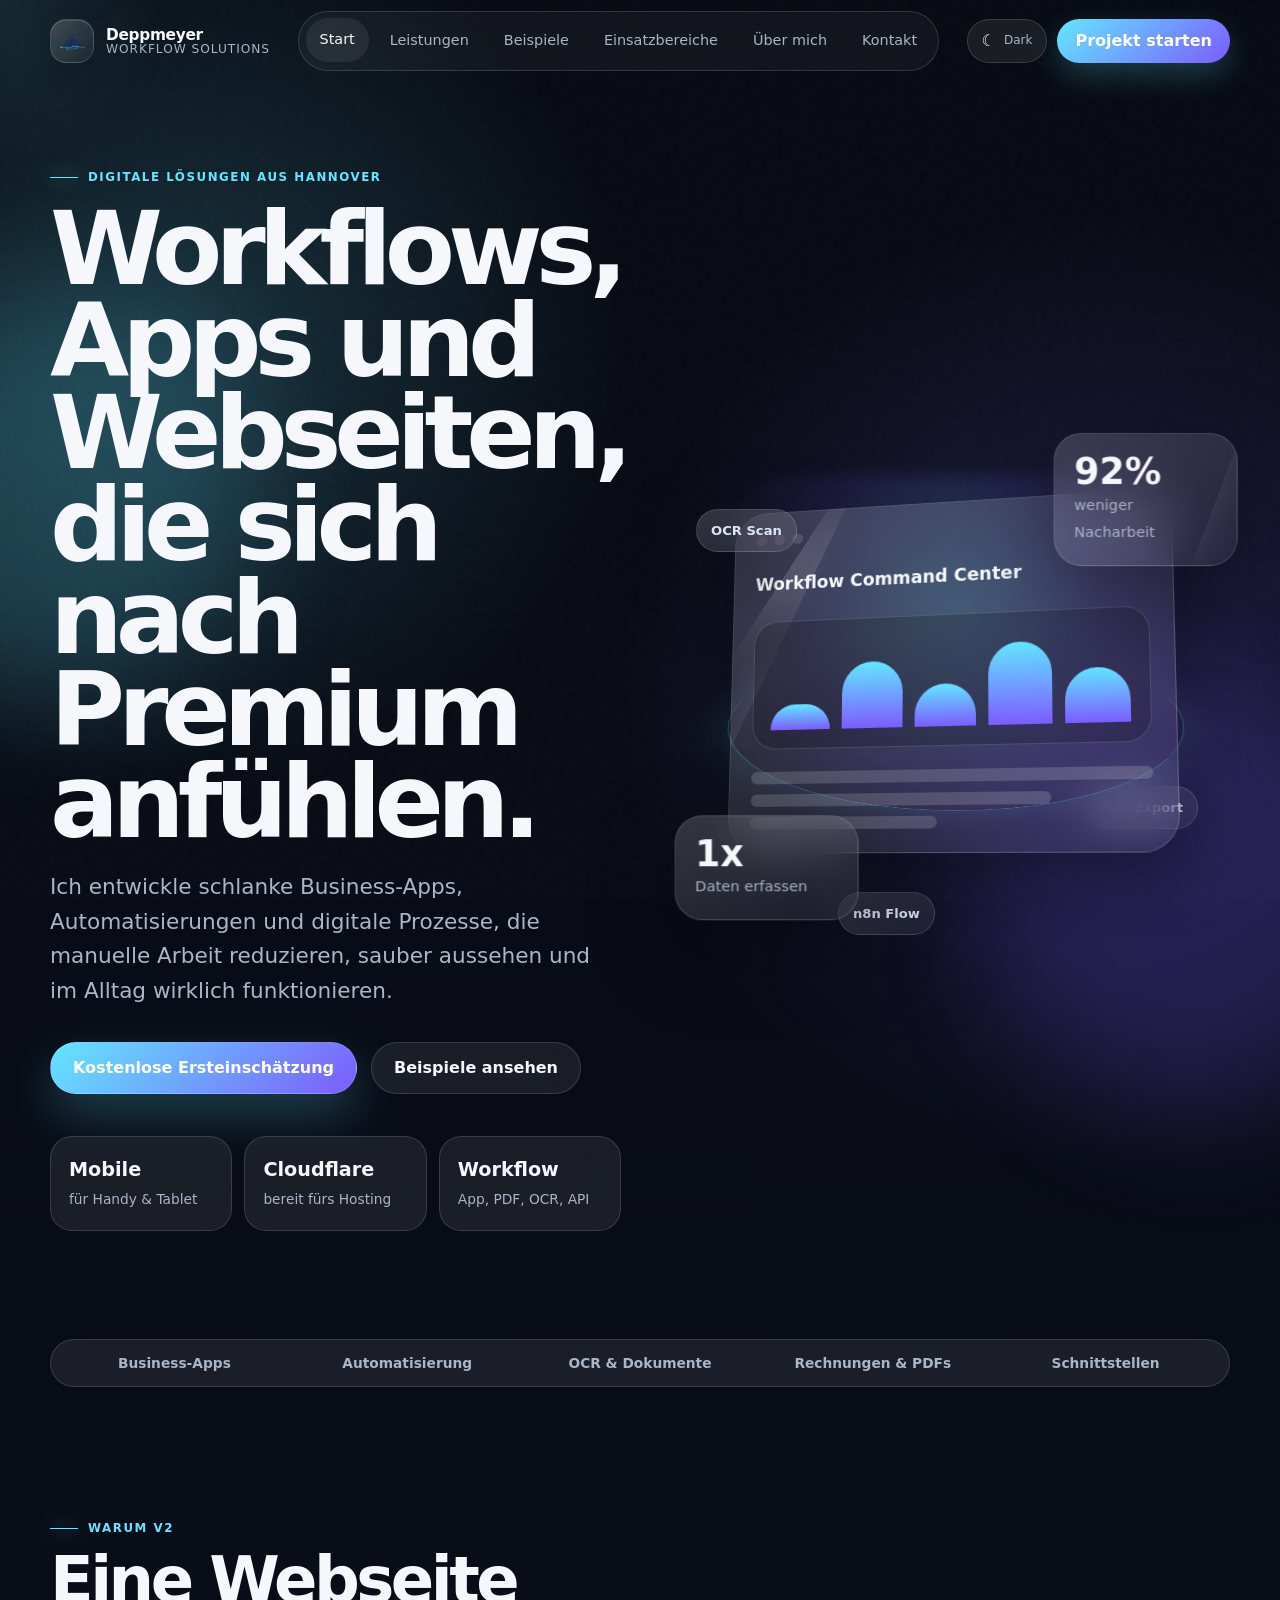
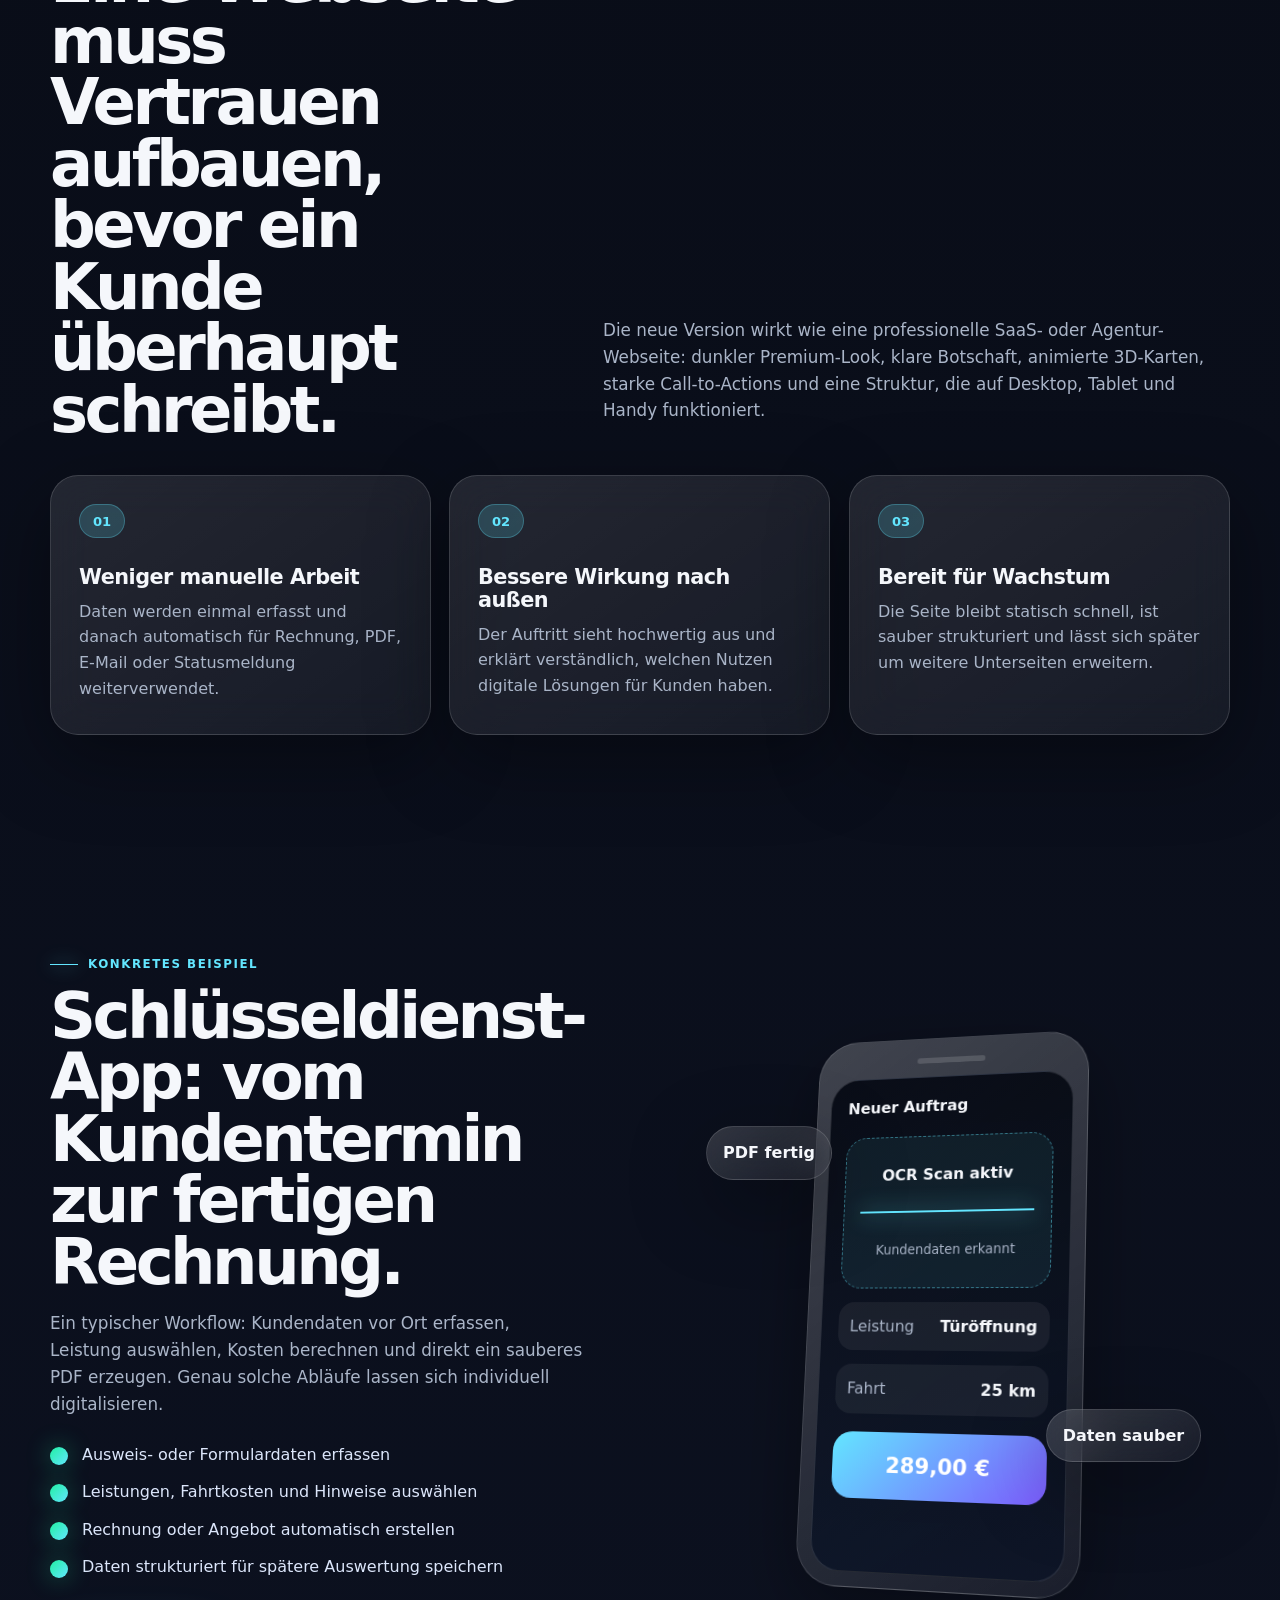
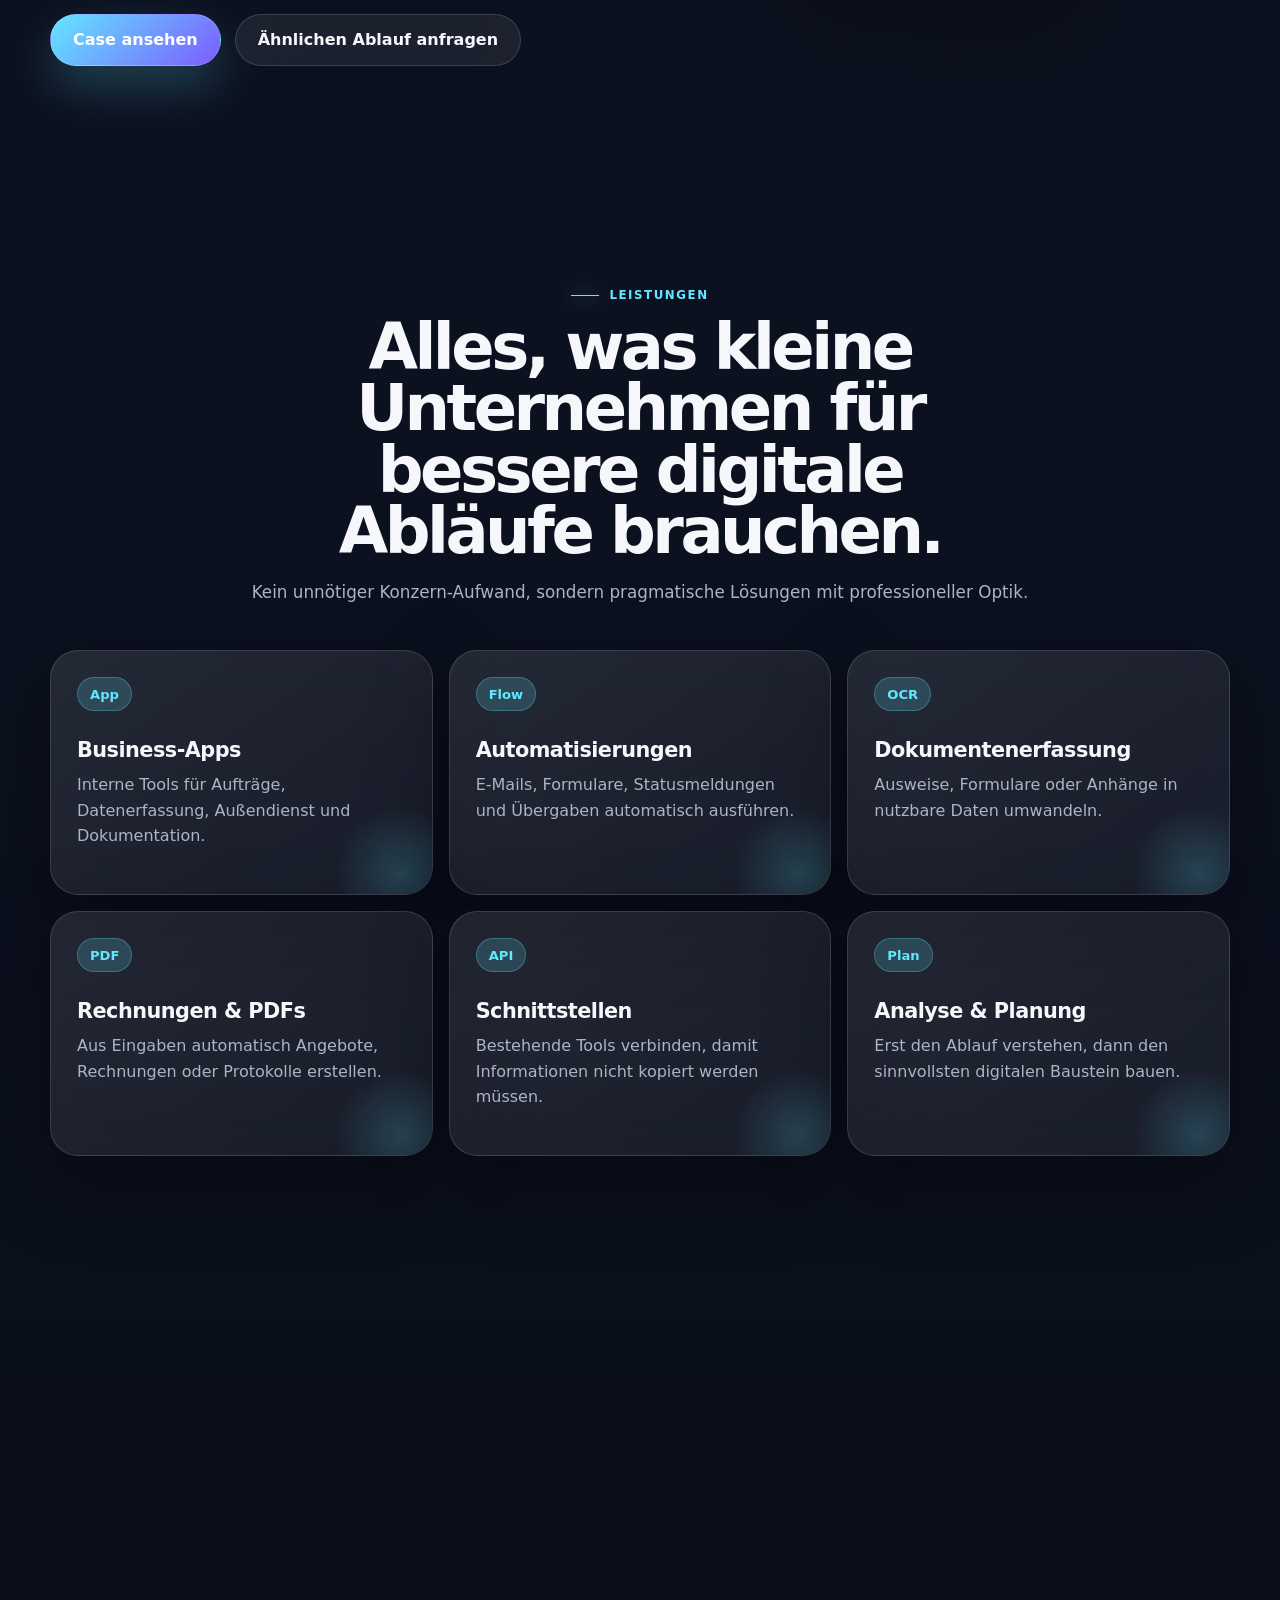
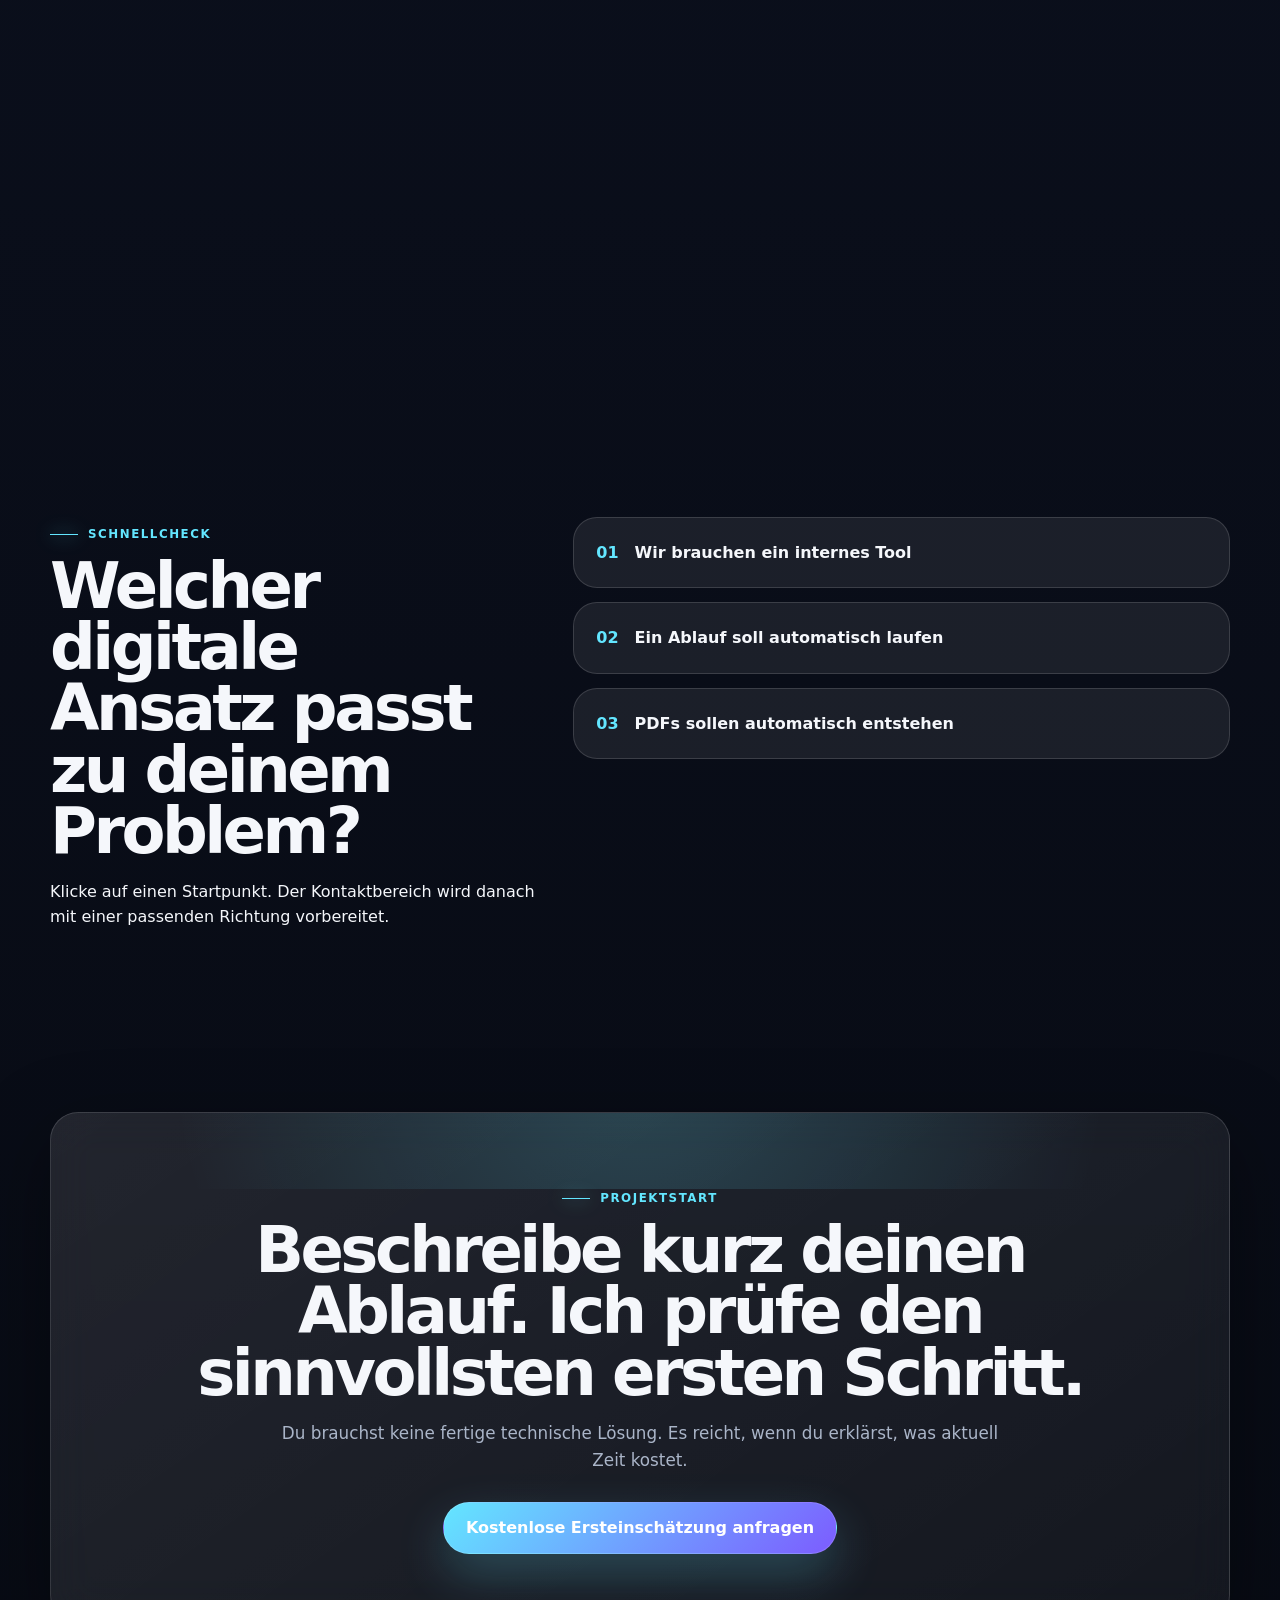
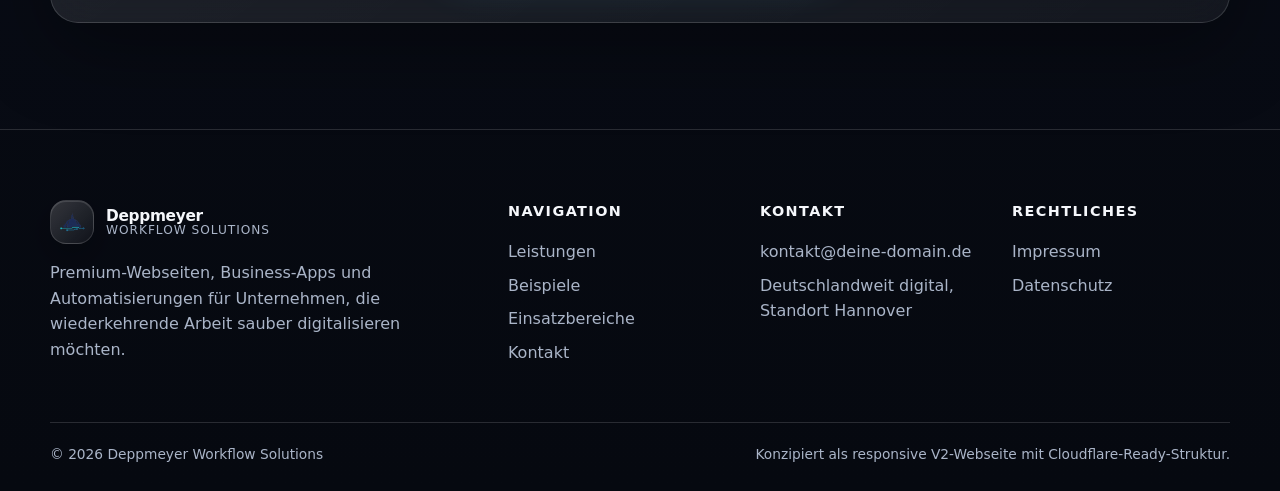
==== commit 863a425f: "Add files via upload" ====
--- a/index.html
+++ b/index.html
@@ -2,266 +2,222 @@
 <html lang="de">
 <head>
 <meta charset="utf-8"/>
-<meta content="width=device-width, initial-scale=1" name="viewport"/>
-<title>Deppmeyer Workflow Solutions | Digitale Lösungen für echte Geschäftsprobleme</title>
-<meta content="Individuelle Automatisierungen, interne Tools und kleine Business-Apps für Unternehmen, die manuelle Arbeit reduzieren und Abläufe sauber digitalisieren möchten." name="description"/>
+<meta name="viewport" content="width=device-width, initial-scale=1"/>
+<title>Deppmeyer Workflow Solutions | Premium Business-Apps & Automatisierungen</title>
+<meta name="description" content="Professionelle Business-Apps, Automatisierungen und digitale Workflows für Unternehmen, die manuelle Arbeit reduzieren und moderner auftreten möchten."/>
+<link rel="preconnect" href="https://fonts.gstatic.com" crossorigin/>
 <link href="css/styles.css" rel="stylesheet"/>
 <link href="favicon.png" rel="icon" type="image/png"/>
 <link href="favicon.ico" rel="shortcut icon"/>
-<meta content="#101b3e" name="theme-color"/>
-<meta content="website" property="og:type"/>
-<meta content="de_DE" property="og:locale"/>
-<meta content="Deppmeyer Workflow Solutions" property="og:site_name"/>
-<meta content="Deppmeyer Workflow Solutions | Digitale Lösungen für echte Geschäftsprobleme" property="og:title"/>
-<meta content="Individuelle Automatisierungen, interne Tools und kleine Business-Apps für Unternehmen, die manuelle Arbeit reduzieren und Abläufe sauber digitalisieren möchten." property="og:description"/>
-<meta content="summary" name="twitter:card"/>
-<meta content="Deppmeyer Workflow Solutions | Digitale Lösungen für echte Geschäftsprobleme" name="twitter:title"/>
-<meta content="Individuelle Automatisierungen, interne Tools und kleine Business-Apps für Unternehmen, die manuelle Arbeit reduzieren und Abläufe sauber digitalisieren möchten." name="twitter:description"/>
+<meta name="theme-color" content="#070a12"/>
+<meta property="og:type" content="website"/>
+<meta property="og:locale" content="de_DE"/>
+<meta property="og:site_name" content="Deppmeyer Workflow Solutions"/>
+<meta property="og:title" content="Deppmeyer Workflow Solutions | Premium Business-Apps & Automatisierungen"/>
+<meta property="og:description" content="Professionelle Business-Apps, Automatisierungen und digitale Workflows für Unternehmen, die manuelle Arbeit reduzieren und moderner auftreten möchten."/>
+<meta name="twitter:card" content="summary"/>
+<meta name="twitter:title" content="Deppmeyer Workflow Solutions | Premium Business-Apps & Automatisierungen"/>
+<meta name="twitter:description" content="Professionelle Business-Apps, Automatisierungen und digitale Workflows für Unternehmen, die manuelle Arbeit reduzieren und moderner auftreten möchten."/>
+<script>try{const t=localStorage.getItem('deppmeyer-theme-v2')||'dark';document.documentElement.setAttribute('data-theme',t);document.documentElement.style.colorScheme=t;}catch(e){}</script>
 </head>
-<body class="page-shell" data-page="index.html" data-theme="light"><script>try{const k='deppmeyer-theme';const saved=sessionStorage.getItem(k);const theme=saved||'light';document.body.setAttribute('data-theme',theme);document.documentElement.style.colorScheme=theme;}catch(e){}</script>
-<div aria-hidden="true" class="scroll-progress"></div>
-<div aria-hidden="true" class="cursor-glow"></div>
-<header class="topbar">
-<div class="container nav">
-<a aria-label="Startseite" class="brand" href="index.html">
-<img alt="Deppmeyer Logo" class="brand-icon" decoding="async" src="assets/logo-icon.png"/>
-<span class="brand-text"><span class="brand-name">Deppmeyer</span><span class="brand-sub">Workflow Solutions</span></span>
-</a>
-<nav aria-label="Hauptnavigation" class="nav-links"><a class="active" href="index.html">Start</a><a class="" href="leistungen.html">Leistungen</a><a class="" href="beispiele.html">Beispiele</a><a class="" href="einsatzbereiche.html">Einsatzbereiche</a><a class="" href="ueber-mich.html">Über mich</a><a class="" href="kontakt.html">Kontakt</a></nav>
-<div class="nav-actions">
-<div class="header-search search-shell" data-search-root="">
-<span class="search-icon">⌕</span>
-<input aria-label="Website durchsuchen" class="search-input" data-search-input="" placeholder="Suche" type="search"/>
-<div class="search-results hidden" data-search-results=""></div>
-</div>
-<button aria-label="Zwischen Hellmodus und Dunkelmodus wechseln" class="theme-toggle" data-theme-toggle="" type="button"><span aria-hidden="true" class="theme-toggle-icon">☀</span><span class="theme-toggle-text">Hell</span></button>
-<button aria-expanded="false" aria-label="Menü öffnen" class="mobile-toggle" data-mobile-toggle="" type="button">☰</button>
-</div>
-</div>
-<div class="container mobile-panel" data-mobile-panel="">
-<div class="mobile-search search-shell" data-search-root="">
-<span class="search-icon">⌕</span>
-<input aria-label="Website durchsuchen" class="search-input" data-search-input="" placeholder="Suche" type="search"/>
-<div class="search-results hidden" data-search-results=""></div>
-</div>
-<nav aria-label="Mobile Hauptnavigation" class="mobile-links"><a class="active" href="index.html">Start</a><a class="" href="leistungen.html">Leistungen</a><a class="" href="beispiele.html">Beispiele</a><a class="" href="einsatzbereiche.html">Einsatzbereiche</a><a class="" href="ueber-mich.html">Über mich</a><a class="" href="kontakt.html">Kontakt</a></nav>
-</div>
+<body class="page-shell" data-page="index.html">
+<div class="site-noise" aria-hidden="true"></div>
+<div class="orb orb-one" aria-hidden="true"></div>
+<div class="orb orb-two" aria-hidden="true"></div>
+<div class="scroll-progress" aria-hidden="true"></div>
+<div class="cursor-glow" aria-hidden="true"></div>
+<header class="topbar" data-topbar>
+  <div class="container nav">
+    <a class="brand" href="index.html" aria-label="Zur Startseite">
+      <span class="brand-mark"><img src="assets/logo-icon.png" alt="" decoding="async"/></span>
+      <span class="brand-copy"><strong>Deppmeyer</strong><span>Workflow Solutions</span></span>
+    </a>
+    <nav class="nav-links" aria-label="Hauptnavigation"><a class="active" href="index.html">Start</a><a class="" href="leistungen.html">Leistungen</a><a class="" href="beispiele.html">Beispiele</a><a class="" href="einsatzbereiche.html">Einsatzbereiche</a><a class="" href="ueber-mich.html">Über mich</a><a class="" href="kontakt.html">Kontakt</a></nav>
+    <div class="nav-actions">
+      <button class="theme-toggle" type="button" data-theme-toggle aria-label="Designmodus wechseln"><span data-theme-icon>☾</span><small data-theme-label>Dark</small></button>
+      <a class="nav-cta" href="kontakt.html">Projekt starten</a>
+      <button class="mobile-toggle" type="button" data-mobile-toggle aria-expanded="false" aria-label="Menü öffnen"><span></span><span></span></button>
+    </div>
+  </div>
+  <div class="mobile-panel" data-mobile-panel>
+    <div class="container mobile-panel-inner">
+      <nav class="mobile-links" aria-label="Mobile Navigation"><a class="active" href="index.html">Start</a><a class="" href="leistungen.html">Leistungen</a><a class="" href="beispiele.html">Beispiele</a><a class="" href="einsatzbereiche.html">Einsatzbereiche</a><a class="" href="ueber-mich.html">Über mich</a><a class="" href="kontakt.html">Kontakt</a></nav>
+      <a class="btn btn-full" href="kontakt.html">Kostenlose Ersteinschätzung</a>
+    </div>
+  </div>
 </header>
-
 <main id="main-content" tabindex="-1">
-<section class="hero anchor-offset premium-hero" id="hero">
-<div class="container premium-hero-inner reveal">
-<span class="eyebrow premium-hero-eyebrow">Individuelle digitale Lösungen</span>
-<h1>Digitale Lösungen für echte Probleme.</h1>
-<p class="premium-hero-lead">Ich entwickle Apps und Automatisierungen, die Abläufe einfacher, schneller und sauberer machen.</p>
-<div class="btn-row btn-row-center premium-hero-actions">
-<a class="btn" href="kontakt.html">Kostenlose Ersteinschätzung anfragen</a>
-<a class="btn ghost" href="beispiele.html">Beispiele ansehen</a>
-</div>
-<div class="premium-flow-card" aria-label="Kurzablauf einer digitalen Lösung">
-<div class="premium-flow-item">
-<span>01</span>
-<strong>Daten erfassen</strong>
-</div>
-<div class="premium-flow-arrow" aria-hidden="true"></div>
-<div class="premium-flow-item">
-<span>02</span>
-<strong>Automatisch verarbeiten</strong>
-</div>
-<div class="premium-flow-arrow" aria-hidden="true"></div>
-<div class="premium-flow-item">
-<span>03</span>
-<strong>Ergebnis erstellen</strong>
-</div>
-</div>
-</div>
-</section>
-
-<section class="section section-tight problem-overview-section">
-<div class="container reveal">
-<div class="section-head section-head-centered compact-center">
-<span class="eyebrow">Problem</span>
-<h2>Viele Unternehmen verlieren Zeit nicht wegen fehlender Arbeit, sondern wegen umständlicher Abläufe.</h2>
-<p>Wenn Daten doppelt eingegeben, Informationen gesucht oder Rechnungen später manuell erstellt werden, entsteht unnötiger Aufwand. Genau dort setzen individuelle digitale Lösungen an.</p>
-</div>
-<div class="solution-card-grid solution-card-grid--three">
-<div class="solution-card"><span class="card-icon">01</span><h3>Doppelte Eingaben</h3><p>Kundendaten werden erst vor Ort aufgenommen, später erneut in Rechnung, Liste oder Tool übertragen.</p></div>
-<div class="solution-card"><span class="card-icon">02</span><h3>Unklare Übergaben</h3><p>Informationen liegen verteilt in E-Mails, Notizen, Fotos oder Formularen und müssen mühsam zusammengesucht werden.</p></div>
-<div class="solution-card"><span class="card-icon">03</span><h3>Zu viel Nacharbeit</h3><p>Rechnungen, Angebote, Antworten oder Statusmeldungen entstehen erst nachträglich statt direkt aus dem Ablauf heraus.</p></div>
-</div>
-</div>
-</section>
-
-<section class="section solution-feature-section">
-<div class="container solution-feature-grid reveal">
-<div>
-<span class="eyebrow">Konkretes Beispiel</span>
-<h2>App für Schlüsseldienste: vom Ausweis-Scan bis zur fertigen Rechnung.</h2>
-<p>Ein typischer Einsatz zeigt gut, worum es bei der Firma geht: Nicht nur Beratung, sondern eine praktische Lösung, die einen echten Arbeitsablauf einfacher macht.</p>
-<ul class="solution-check-list">
-<li>Der Mitarbeiter erfasst Kundendaten direkt vor Ort.</li>
-<li>Der Ausweis kann per OCR gescannt und als Datengrundlage genutzt werden.</li>
-<li>Leistungen, Fahrtkosten und Hinweise werden mit wenigen Klicks ausgewählt.</li>
-<li>Aus den Angaben entsteht automatisch eine saubere Rechnung als PDF.</li>
-</ul>
-<div class="btn-row"><a class="btn" href="beispiele.html#beispiel-schluesseldienst-app">Beispiel ansehen</a><a class="btn ghost" href="kontakt.html">Ähnlichen Ablauf anfragen</a></div>
-</div>
-<div class="app-showcase" aria-hidden="true">
-<div class="phone-mockup">
-<div class="phone-header"></div>
-<div class="phone-content">
-<div class="phone-pill">Neuer Auftrag</div>
-<div class="phone-line wide"></div>
-<div class="phone-line"></div>
-<div class="id-scan-box"><div class="scan-line"></div><strong>OCR Scan</strong><span>Kundendaten erkannt</span></div>
-<div class="phone-total">Rechnung: 289,00 €</div>
-</div>
-</div>
-<div class="app-metric metric-one"><strong>Weniger Papier</strong><span>sauberer Vorgang</span></div>
-<div class="app-metric metric-two"><strong>Schneller Abschluss</strong><span>PDF direkt vor Ort</span></div>
-</div>
-</div>
-</section>
-
-<section class="section section-tight">
-<div class="container reveal">
-<div class="section-head section-head-centered compact-center">
-<span class="eyebrow">Was ich baue</span>
-<h2>Digitale Lösungen, die zum tatsächlichen Ablauf passen.</h2>
-<p>Der Fokus liegt auf Lösungen, die verständlich bleiben und später erweitert werden können.</p>
-</div>
-<div class="solution-card-grid solution-card-grid--six">
-<a class="solution-card link-card" href="leistungen.html#apps"><h3>Business-Apps</h3><p>Kleine Web- oder App-Lösungen für interne Abläufe, Außendienst, Erfassung und Dokumentation.</p></a>
-<a class="solution-card link-card" href="leistungen.html#automatisierung"><h3>Automatisierungen</h3><p>Workflows für E-Mail, Formulare, Statusmeldungen, Übergaben und wiederkehrende Aufgaben.</p></a>
-<a class="solution-card link-card" href="leistungen.html#ocr"><h3>OCR & Dokumente</h3><p>Daten aus Ausweisen, Formularen oder Dokumenten strukturiert erfassen und weiterverarbeiten.</p></a>
-<a class="solution-card link-card" href="leistungen.html#pdf"><h3>Rechnungen & PDFs</h3><p>Aus einmal erfassten Daten automatisch Angebote, Rechnungen oder andere Dokumente erzeugen.</p></a>
-<a class="solution-card link-card" href="leistungen.html#schnittstellen"><h3>Schnittstellen</h3><p>Bestehende Tools verbinden, damit Daten nicht manuell von einem System ins nächste wandern.</p></a>
-<a class="solution-card link-card" href="leistungen.html#analyse"><h3>Analyse & Planung</h3><p>Erst verstehen, dann sinnvoll digitalisieren – ohne unnötig große oder teure Lösung.</p></a>
-</div>
-</div>
-</section>
-
-<section class="section section-tight">
-<div class="container reveal">
-<div class="process-strip">
-<div class="process-step"><span>1</span><strong>Ablauf verstehen</strong><p>Was passiert aktuell, wo geht Zeit verloren und welche Daten sind wichtig?</p></div>
-<div class="process-step"><span>2</span><strong>Lösung planen</strong><p>Es wird geklärt, ob App, Workflow, Formular oder Schnittstelle sinnvoll ist.</p></div>
-<div class="process-step"><span>3</span><strong>Sauber umsetzen</strong><p>Die Lösung wird aufgebaut, getestet und so vorbereitet, dass spätere Änderungen möglich bleiben.</p></div>
-</div>
-</div>
-</section>
-
-<section class="section section-tight anchor-offset" id="faq">
-<div class="container reveal">
-<div class="section-head section-head-centered compact-center">
-<span class="eyebrow">Häufige Fragen</span>
-<h2>Antworten auf die wichtigsten Fragen vor dem ersten Gespräch.</h2>
-<p>Der FAQ-Bereich ist bewusst größer aufgebaut: Die wichtigsten Fragen sind sofort sichtbar, weitere Fragen können bei Bedarf geöffnet und durchsucht werden.</p>
-</div>
-<div class="faq-list solution-faq faq-visible-list">
-<div class="faq-item reveal"><button aria-expanded="false" class="faq-question">Muss ich schon genau wissen, welche Lösung ich brauche?<span>+</span></button><div class="faq-answer"><div class="faq-answer-inner"><p>Nein. Es reicht, wenn du beschreibst, welcher Ablauf aktuell Zeit kostet, wo Informationen verloren gehen oder welche Aufgabe immer wieder manuell passiert. Daraus lässt sich ableiten, ob eher eine App, ein Workflow, OCR, PDF-Erstellung oder eine Schnittstelle sinnvoll ist.</p></div></div></div>
-<div class="faq-item reveal"><button aria-expanded="false" class="faq-question">Baust du nur Automatisierungen oder auch Apps?<span>+</span></button><div class="faq-answer"><div class="faq-answer-inner"><p>Beides ist möglich. Wenn ein bestehender Ablauf nur verbunden oder automatisiert werden muss, kann ein Workflow reichen. Wenn Mitarbeitende vor Ort oder intern eine klare Oberfläche brauchen, ist eine kleine Business-App oft die bessere Lösung.</p></div></div></div>
-<div class="faq-item reveal"><button aria-expanded="false" class="faq-question">Kann eine Lösung später erweitert werden?<span>+</span></button><div class="faq-answer"><div class="faq-answer-inner"><p>Ja. Lösungen werden so geplant, dass sie nicht nur für den ersten Stand funktionieren, sondern später erweitert werden können. Deshalb werden Daten, Formularfelder, Schnittstellen und Abläufe möglichst sauber getrennt aufgebaut.</p></div></div></div>
-<div class="faq-item reveal"><button aria-expanded="false" class="faq-question">Für welche Unternehmen passt das besonders gut?<span>+</span></button><div class="faq-answer"><div class="faq-answer-inner"><p>Besonders gut passt es zu kleinen Unternehmen, Dienstleistern, Handwerksbetrieben und Teams, die viele ähnliche Vorgänge haben: Anfragen, Aufträge, Dokumente, Rechnungen, Rückmeldungen oder interne Übergaben.</p></div></div></div>
-<div class="faq-item reveal"><button aria-expanded="false" class="faq-question">Wie läuft der Start ab?<span>+</span></button><div class="faq-answer"><div class="faq-answer-inner"><p>Zuerst wird der aktuelle Ablauf verstanden. Danach folgt eine Einschätzung, welcher erste Schritt sinnvoll ist. Erst wenn klar ist, was wirklich gebraucht wird, wird eine Lösung geplant und umgesetzt.</p></div></div></div>
-<div class="faq-item reveal"><button aria-expanded="false" class="faq-question">Können vorhandene Tools weiter genutzt werden?<span>+</span></button><div class="faq-answer"><div class="faq-answer-inner"><p>Oft ja. Ziel ist nicht, alles neu zu machen, sondern sinnvolle Verbindungen zu schaffen. Bestehende Tools wie E-Mail, Formulare, Tabellen, Kalender oder andere Systeme können je nach Schnittstelle eingebunden werden.</p></div></div></div>
-<div class="faq-item reveal"><button aria-expanded="false" class="faq-question">Kann man klein anfangen?<span>+</span></button><div class="faq-answer"><div class="faq-answer-inner"><p>Ja. Häufig ist ein kleiner erster Schritt besser als ein großes Projekt. So kann eine Lösung im Alltag getestet werden, bevor weitere Funktionen oder größere Automatisierungen ergänzt werden.</p></div></div></div>
-<div class="faq-item reveal"><button aria-expanded="false" class="faq-question">Was passiert mit Kontaktanfragen?<span>+</span></button><div class="faq-answer"><div class="faq-answer-inner"><p>Kontaktanfragen werden über den Cloudflare Worker geprüft und an den verbundenen Workflow übergeben. Dadurch bleibt das Formular nicht nur eine einfache E-Mail, sondern kann strukturiert weiterverarbeitet werden.</p></div></div></div>
-</div>
-<div class="faq-more-compact"><button class="btn ghost faq-more-button" data-faq-expand type="button">Weitere Fragen</button></div>
-<div class="faq-explorer" data-faq-explorer hidden>
-<div class="faq-explorer-head"><p class="faq-explorer-intro">Hier kannst du weitere Fragen nach Thema öffnen oder über die Suche filtern.</p></div>
-<div class="search-shell faq-search">
-<span class="search-icon">⌕</span>
-<input aria-label="FAQ durchsuchen" data-faq-search placeholder="FAQ suchen, z. B. OCR" type="search"/>
-<div class="faq-search-results search-results hidden" data-faq-search-results></div>
-</div>
-<div class="faq-topic-bar" role="tablist" aria-label="FAQ Themen">
-<button class="faq-topic-chip is-active" data-faq-topic="all" type="button">Alle</button>
-<button class="faq-topic-chip" data-faq-topic="apps" type="button">Apps</button>
-<button class="faq-topic-chip" data-faq-topic="workflow" type="button">Workflows</button>
-<button class="faq-topic-chip" data-faq-topic="dokumente" type="button">Dokumente</button>
-<button class="faq-topic-chip" data-faq-topic="technik" type="button">Technik</button>
-<button class="faq-topic-chip" data-faq-topic="kosten" type="button">Kosten</button>
-</div>
-<div class="faq-list faq-topic-grid" data-faq-topic-grid>
-<div class="faq-item faq-topic-item" data-faq-topic-item="apps" data-faq-default="true" data-faq-search-text="business app interne app außendienst schlüsseldienst ocr rechnung"><button aria-expanded="false" class="faq-question">Wann lohnt sich eine eigene App?<span>+</span></button><div class="faq-answer"><div class="faq-answer-inner"><p>Eine eigene App lohnt sich, wenn Mitarbeitende Daten immer wieder nach dem gleichen Muster erfassen, prüfen oder weitergeben müssen. Ein gutes Beispiel ist ein Außendienst-Ablauf, bei dem Kundendaten, Fotos, Leistungen und Rechnungen direkt vor Ort verarbeitet werden.</p></div></div></div>
-<div class="faq-item faq-topic-item" data-faq-topic-item="apps" data-faq-search-text="app klein starten prototyp mvp erste version"><button aria-expanded="false" class="faq-question">Muss eine App direkt groß sein?<span>+</span></button><div class="faq-answer"><div class="faq-answer-inner"><p>Nein. Sinnvoll ist oft ein kleiner erster Stand mit den wichtigsten Funktionen. Danach kann man im Alltag prüfen, was wirklich gebraucht wird und die App sauber erweitern.</p></div></div></div>
-<div class="faq-item faq-topic-item" data-faq-topic-item="apps" data-faq-search-text="mobile app handy tablet außendienst vor ort"><button aria-expanded="false" class="faq-question">Kann eine App auf Handy oder Tablet laufen?<span>+</span></button><div class="faq-answer"><div class="faq-answer-inner"><p>Ja. Gerade für Außendienst, Handwerk und Vor-Ort-Service kann eine mobile Oberfläche sinnvoll sein, damit Daten direkt beim Kunden erfasst und weiterverarbeitet werden.</p></div></div></div>
-<div class="faq-item faq-topic-item" data-faq-topic-item="apps" data-faq-search-text="app daten import vorhandene daten excel kunden stammdaten"><button aria-expanded="false" class="faq-question">Kann eine App vorhandene Daten nutzen?<span>+</span></button><div class="faq-answer"><div class="faq-answer-inner"><p>Oft ja. Wenn vorhandene Daten strukturiert vorliegen, können sie je nach Qualität und Schnittstelle übernommen oder eingebunden werden. Vorher wird geprüft, welche Daten wirklich gebraucht werden.</p></div></div></div>
-<div class="faq-item faq-topic-item" data-faq-topic-item="apps" data-faq-search-text="app oder workflow entscheidung oberfläche bedienung"><button aria-expanded="false" class="faq-question">Was ist besser: App oder Workflow?<span>+</span></button><div class="faq-answer"><div class="faq-answer-inner"><p>Ein Workflow ist gut, wenn vorhandene Systeme automatisch verbunden werden sollen. Eine App ist besser, wenn Menschen eine klare Oberfläche brauchen, zum Beispiel zum Erfassen, Prüfen oder Freigeben von Daten.</p></div></div></div>
-<div class="faq-item faq-topic-item" data-faq-topic-item="apps" data-faq-search-text="rechte rollen login mitarbeiter zugriff freigabe"><button aria-expanded="false" class="faq-question">Können Rollen und Rechte eingebaut werden?<span>+</span></button><div class="faq-answer"><div class="faq-answer-inner"><p>Ja. Wenn mehrere Personen mit einer Lösung arbeiten, können Rollen, Sichtbarkeiten oder Freigaben berücksichtigt werden. Dadurch sieht nicht jeder automatisch alle Daten oder Funktionen.</p></div></div></div>
-<div class="faq-item faq-topic-item" data-faq-topic-item="apps" data-faq-search-text="fotos unterschrift dokument upload kunden vor ort"><button aria-expanded="false" class="faq-question">Können Fotos, Uploads oder Unterschriften eingebaut werden?<span>+</span></button><div class="faq-answer"><div class="faq-answer-inner"><p>Das ist möglich, wenn es für den Ablauf sinnvoll ist. Zum Beispiel können Fotos, Nachweise, Dokumente oder Bestätigungen direkt einem Vorgang zugeordnet werden.</p></div></div></div>
-<div class="faq-item faq-topic-item" data-faq-topic-item="apps" data-faq-search-text="app erweitern modul später funktionen skalieren"><button aria-expanded="false" class="faq-question">Kann die App später erweitert werden?<span>+</span></button><div class="faq-answer"><div class="faq-answer-inner"><p>Ja. Die Lösung sollte so aufgebaut werden, dass neue Felder, Ansichten, Vorlagen oder Automatisierungen später ergänzt werden können, ohne alles neu bauen zu müssen.</p></div></div></div>
-<div class="faq-item faq-topic-item" data-faq-topic-item="workflow" data-faq-default="true" data-faq-search-text="n8n workflow automatisierung email formular webhook"><button aria-expanded="false" class="faq-question">Ist n8n immer die richtige Lösung?<span>+</span></button><div class="faq-answer"><div class="faq-answer-inner"><p>Nicht immer. n8n ist stark, wenn Systeme verbunden und wiederkehrende Abläufe automatisiert werden sollen. Wenn aber eine eigene Oberfläche, komplexere Logik oder eine mobile Bedienung nötig ist, kann eine individuelle App sinnvoller sein.</p></div></div></div>
-<div class="faq-item faq-topic-item" data-faq-topic-item="workflow" data-faq-default="true" data-faq-search-text="kontaktformular anfrage sortieren benachrichtigung automatisieren"><button aria-expanded="false" class="faq-question">Was kann mit Kontaktanfragen automatisch passieren?<span>+</span></button><div class="faq-answer"><div class="faq-answer-inner"><p>Eine Anfrage kann geprüft, sortiert, gespeichert, an n8n übergeben und als strukturierter Vorgang vorbereitet werden. Dadurch entsteht mehr als nur eine E-Mail: Die Daten können direkt in den nächsten Bearbeitungsschritt fließen.</p></div></div></div>
-<div class="faq-item faq-topic-item" data-faq-topic-item="workflow" data-faq-search-text="automatisieren wiederkehrend aufgabe routine daten weiterleiten"><button aria-expanded="false" class="faq-question">Welche Aufgaben eignen sich für Automatisierung?<span>+</span></button><div class="faq-answer"><div class="faq-answer-inner"><p>Gut geeignet sind Aufgaben, die regelmäßig ähnlich ablaufen: Anfragen sortieren, Daten übertragen, Dateien ablegen, Benachrichtigungen senden oder Vorgänge für die Bearbeitung vorbereiten.</p></div></div></div>
-<div class="faq-item faq-topic-item" data-faq-topic-item="workflow" data-faq-search-text="email postfach sortieren priorität antwort"><button aria-expanded="false" class="faq-question">Können E-Mails automatisch sortiert werden?<span>+</span></button><div class="faq-answer"><div class="faq-answer-inner"><p>Ja. E-Mails können nach Thema, Absender, Stichworten oder Dringlichkeit eingeordnet werden. Daraus können Aufgaben, interne Hinweise oder vorbereitete Antworten entstehen.</p></div></div></div>
-<div class="faq-item faq-topic-item" data-faq-topic-item="workflow" data-faq-search-text="termin rückmeldung kalender erinnerung"><button aria-expanded="false" class="faq-question">Können Termine und Rückmeldungen automatisiert werden?<span>+</span></button><div class="faq-answer"><div class="faq-answer-inner"><p>Ja. Terminwünsche, Bestätigungen, Erinnerungen und Rückmeldungen können in einen klaren Ablauf gebracht werden, damit weniger manuell nachgefasst werden muss.</p></div></div></div>
-<div class="faq-item faq-topic-item" data-faq-topic-item="workflow" data-faq-search-text="aufgabe mitarbeiter team zuständigkeit benachrichtigung"><button aria-expanded="false" class="faq-question">Können Aufgaben automatisch an Mitarbeiter gehen?<span>+</span></button><div class="faq-answer"><div class="faq-answer-inner"><p>Wenn die Regeln klar sind, kann ein Workflow Aufgaben, Hinweise oder Vorgänge an die richtige Person weitergeben. Wichtig ist, dass Zuständigkeiten vorher sauber definiert werden.</p></div></div></div>
-<div class="faq-item faq-topic-item" data-faq-topic-item="workflow" data-faq-search-text="workflow fehler fallback prüfung protokoll"><button aria-expanded="false" class="faq-question">Was passiert, wenn ein Workflow Fehler hat?<span>+</span></button><div class="faq-answer"><div class="faq-answer-inner"><p>Ein guter Workflow sollte nicht still scheitern. Sinnvoll sind Prüfungen, Fehlermeldungen und ein klarer Weg, wie ein Vorgang manuell kontrolliert oder erneut gestartet werden kann.</p></div></div></div>
-<div class="faq-item faq-topic-item" data-faq-topic-item="workflow" data-faq-search-text="automatisierung sinnvoll nicht jeder prozess"><button aria-expanded="false" class="faq-question">Muss jeder Prozess automatisiert werden?<span>+</span></button><div class="faq-answer"><div class="faq-answer-inner"><p>Nein. Automatisierung lohnt sich nur, wenn sie wirklich Zeit spart, Fehler reduziert oder Abläufe klarer macht. Manche Schritte bleiben bewusst manuell, wenn eine Prüfung wichtig ist.</p></div></div></div>
-<div class="faq-item faq-topic-item" data-faq-topic-item="dokumente" data-faq-default="true" data-faq-search-text="ocr dokument ausweis scan rechnung pdf angebot"><button aria-expanded="false" class="faq-question">Kann OCR in Abläufe eingebaut werden?<span>+</span></button><div class="faq-answer"><div class="faq-answer-inner"><p>Ja. OCR kann genutzt werden, um Daten aus Ausweisen, Formularen oder Dokumenten zu erkennen und als Grundlage für weitere Schritte zu verwenden. Wichtig ist dabei immer eine saubere Prüfung, damit erkannte Daten nicht ungeprüft übernommen werden.</p></div></div></div>
-<div class="faq-item faq-topic-item" data-faq-topic-item="dokumente" data-faq-default="true" data-faq-search-text="rechnung pdf angebot dokument vorlage automatisch erstellen"><button aria-expanded="false" class="faq-question">Können Rechnungen oder PDFs automatisch erstellt werden?<span>+</span></button><div class="faq-answer"><div class="faq-answer-inner"><p>Ja. Wenn Daten einmal sauber erfasst sind, können daraus Rechnungen, Angebote, Bestätigungen oder andere PDFs erzeugt werden. Dadurch entfällt doppelte Eingabe und Dokumente werden einheitlicher.</p></div></div></div>
-<div class="faq-item faq-topic-item" data-faq-topic-item="dokumente" data-faq-search-text="ausweis scan datenschutz ocr kundendaten prüfung"><button aria-expanded="false" class="faq-question">Wie wird ein Ausweis-Scan sauber genutzt?<span>+</span></button><div class="faq-answer"><div class="faq-answer-inner"><p>Ein Ausweis-Scan sollte nur dann eingesetzt werden, wenn er für den Ablauf wirklich nötig ist. Erkannte Daten sollten geprüft und nur die erforderlichen Informationen weiterverarbeitet werden.</p></div></div></div>
-<div class="faq-item faq-topic-item" data-faq-topic-item="dokumente" data-faq-search-text="datei dokument automatisch ablegen ordner vorgang"><button aria-expanded="false" class="faq-question">Können Dokumente automatisch abgelegt werden?<span>+</span></button><div class="faq-answer"><div class="faq-answer-inner"><p>Ja. Dateien können erkannt, sinnvoll benannt und dem passenden Vorgang oder Ordner zugeordnet werden. Dadurch werden Dokumente schneller auffindbar und weniger doppelt gespeichert.</p></div></div></div>
-<div class="faq-item faq-topic-item" data-faq-topic-item="dokumente" data-faq-search-text="angebot angebotsvorbereitung formular email anhänge"><button aria-expanded="false" class="faq-question">Können Angebote vorbereitet werden?<span>+</span></button><div class="faq-answer"><div class="faq-answer-inner"><p>Ja. Aus Formularangaben, E-Mails oder Anhängen können Angebotsdaten strukturiert vorbereitet werden. Die finale Prüfung oder Freigabe kann trotzdem bewusst beim Menschen bleiben.</p></div></div></div>
-<div class="faq-item faq-topic-item" data-faq-topic-item="dokumente" data-faq-search-text="ocr fehler erkennen kontrollieren manuell prüfen"><button aria-expanded="false" class="faq-question">Kann OCR Fehler machen?<span>+</span></button><div class="faq-answer"><div class="faq-answer-inner"><p>Ja. OCR ist hilfreich, aber nicht perfekt. Deshalb sollten erkannte Daten an wichtigen Stellen kontrollierbar bleiben, besonders bei Namen, Adressen, Beträgen oder Dokumentennummern.</p></div></div></div>
-<div class="faq-item faq-topic-item" data-faq-topic-item="dokumente" data-faq-search-text="vorlage layout rechnung angebot pdf design"><button aria-expanded="false" class="faq-question">Können bestehende Vorlagen genutzt werden?<span>+</span></button><div class="faq-answer"><div class="faq-answer-inner"><p>Oft ja. Vorhandene Rechnungs-, Angebots- oder Bestätigungsvorlagen können als Grundlage dienen, damit neue Dokumente zum Unternehmen passen.</p></div></div></div>
-<div class="faq-item faq-topic-item" data-faq-topic-item="dokumente" data-faq-search-text="daten prüfen validierung pflichtfelder qualität"><button aria-expanded="false" class="faq-question">Wie wird verhindert, dass falsche Daten übernommen werden?<span>+</span></button><div class="faq-answer"><div class="faq-answer-inner"><p>Sinnvoll sind Pflichtfelder, Plausibilitätsprüfungen und klare Zwischenschritte. So werden Daten nicht einfach blind übernommen, sondern für die Bearbeitung nachvollziehbar gemacht.</p></div></div></div>
-<div class="faq-item faq-topic-item" data-faq-topic-item="technik" data-faq-default="true" data-faq-search-text="cloudflare github hosting worker schnittstelle webhook"><button aria-expanded="false" class="faq-question">Bleibt die Webseite mit GitHub und Cloudflare kompatibel?<span>+</span></button><div class="faq-answer"><div class="faq-answer-inner"><p>Ja. Die Seite ist weiterhin als statische Webseite mit Cloudflare Worker gedacht. Kontaktformular, zentrale Konfigurationsdaten, Datenschutzseiten und interne Links bleiben so aufgebaut, dass spätere Änderungen kontrolliert möglich sind.</p></div></div></div>
-<div class="faq-item faq-topic-item" data-faq-topic-item="technik" data-faq-default="true" data-faq-search-text="schnittstelle tools crm mail kalender google sheets api"><button aria-expanded="false" class="faq-question">Können vorhandene Tools angebunden werden?<span>+</span></button><div class="faq-answer"><div class="faq-answer-inner"><p>Oft ja. Möglich sind zum Beispiel Formulare, E-Mail-Postfächer, Kalender, Tabellen, Webhooks oder andere Systeme mit Schnittstelle. Vorher wird geprüft, welche Verbindung zuverlässig und datenschutzfreundlich sinnvoll ist.</p></div></div></div>
-<div class="faq-item faq-topic-item" data-faq-topic-item="technik" data-faq-search-text="n8n webhook sicherheit secret cloudflare worker"><button aria-expanded="false" class="faq-question">Wie wird die n8n-Anbindung geschützt?<span>+</span></button><div class="faq-answer"><div class="faq-answer-inner"><p>Die Formularanfrage läuft über den Cloudflare Worker und kann dort geprüft werden. Zusätzlich kann der Webhook über Umgebungsvariablen und ein Secret besser abgesichert werden.</p></div></div></div>
-<div class="faq-item faq-topic-item" data-faq-topic-item="technik" data-faq-search-text="datenschutz daten speicherung kontaktformular kv"><button aria-expanded="false" class="faq-question">Was ist mit Datenschutz und gespeicherten Daten?<span>+</span></button><div class="faq-answer"><div class="faq-answer-inner"><p>Daten sollten nur für den jeweiligen Zweck verarbeitet werden. Bei Formularen ist wichtig, klar zu regeln, welche Daten gespeichert werden, wohin sie gesendet werden und wie lange sie bleiben.</p></div></div></div>
-<div class="faq-item faq-topic-item" data-faq-topic-item="technik" data-faq-search-text="wartbar änderungen code struktur später ändern"><button aria-expanded="false" class="faq-question">Können spätere Änderungen sicher eingebaut werden?<span>+</span></button><div class="faq-answer"><div class="faq-answer-inner"><p>Ja, wenn Inhalte, Design, Konfiguration und Schnittstellen sauber getrennt bleiben. Genau deshalb sollten zentrale Daten wie E-Mail, Telefon, Adresse und Domain leicht änderbar bleiben.</p></div></div></div>
-<div class="faq-item faq-topic-item" data-faq-topic-item="technik" data-faq-search-text="platzhalter email telefon adresse domain site config"><button aria-expanded="false" class="faq-question">Wo werden Platzhalter später geändert?<span>+</span></button><div class="faq-answer"><div class="faq-answer-inner"><p>Firmendaten wie E-Mail, Telefon, Standort oder Domain sollten zentral in der Konfiguration gepflegt werden. Dadurch müssen spätere Änderungen nicht mühsam auf jeder Seite gesucht werden.</p></div></div></div>
-<div class="faq-item faq-topic-item" data-faq-topic-item="technik" data-faq-search-text="dark mode light mode design theme"><button aria-expanded="false" class="faq-question">Bleibt der helle und dunkle Modus erhalten?<span>+</span></button><div class="faq-answer"><div class="faq-answer-inner"><p>Ja. Beide Modi können erhalten bleiben. Wichtig ist, dass neue Bereiche immer in beiden Designs geprüft werden, damit Kontrast, Lesbarkeit und Abstände sauber bleiben.</p></div></div></div>
-<div class="faq-item faq-topic-item" data-faq-topic-item="technik" data-faq-search-text="ausfall api fehler workflow fallback status"><button aria-expanded="false" class="faq-question">Was passiert, wenn eine Schnittstelle nicht erreichbar ist?<span>+</span></button><div class="faq-answer"><div class="faq-answer-inner"><p>Dann sollte der Ablauf eine klare Fehlermeldung oder einen manuellen Ersatzweg haben. So gehen Anfragen oder Vorgänge nicht unbemerkt verloren.</p></div></div></div>
-<div class="faq-item faq-topic-item" data-faq-topic-item="kosten" data-faq-default="true" data-faq-search-text="preis kosten budget erster schritt"><button aria-expanded="false" class="faq-question">Muss direkt ein großes Projekt gestartet werden?<span>+</span></button><div class="faq-answer"><div class="faq-answer-inner"><p>Nein. Häufig ist ein kleiner, sauberer erster Schritt sinnvoller. So kann man prüfen, ob die Lösung im Alltag wirklich hilft, bevor größere Erweiterungen umgesetzt werden.</p></div></div></div>
-<div class="faq-item faq-topic-item" data-faq-topic-item="kosten" data-faq-search-text="erstgespräch einschätzung kostenlos anfrage"><button aria-expanded="false" class="faq-question">Ist die erste Einschätzung kostenlos?<span>+</span></button><div class="faq-answer"><div class="faq-answer-inner"><p>Ja, die erste Einschätzung dient dazu, den Ablauf grob zu verstehen und eine sinnvolle Richtung vorzuschlagen. Danach kann entschieden werden, ob und wie eine konkrete Umsetzung geplant wird.</p></div></div></div>
-<div class="faq-item faq-topic-item" data-faq-topic-item="kosten" data-faq-search-text="kosten schätzung aufwand umfang angebot"><button aria-expanded="false" class="faq-question">Wie werden die Kosten eingeschätzt?<span>+</span></button><div class="faq-answer"><div class="faq-answer-inner"><p>Die Kosten hängen vom Umfang ab: Anzahl der Schritte, benötigte Schnittstellen, Datenprüfung, Oberfläche, Dokumente und spätere Erweiterbarkeit. Deshalb wird zuerst der Ablauf verstanden.</p></div></div></div>
-<div class="faq-item faq-topic-item" data-faq-topic-item="kosten" data-faq-search-text="zeit sparen nutzen wirtschaftlich fehler reduzieren"><button aria-expanded="false" class="faq-question">Woran erkennt man, ob sich eine Lösung lohnt?<span>+</span></button><div class="faq-answer"><div class="faq-answer-inner"><p>Eine Lösung lohnt sich, wenn sie regelmäßig Zeit spart, Fehler reduziert, Rückfragen vermeidet oder einen Ablauf für Kunden und Mitarbeitende deutlich einfacher macht.</p></div></div></div>
-<div class="faq-item faq-topic-item" data-faq-topic-item="kosten" data-faq-search-text="laufende kosten hosting cloudflare n8n wartung"><button aria-expanded="false" class="faq-question">Gibt es laufende Kosten?<span>+</span></button><div class="faq-answer"><div class="faq-answer-inner"><p>Je nach Lösung können Kosten für Hosting, n8n, externe Dienste oder Wartung entstehen. Das sollte vorab transparent geklärt werden, damit später keine Überraschungen entstehen.</p></div></div></div>
-<div class="faq-item faq-topic-item" data-faq-topic-item="kosten" data-faq-search-text="etappen umsetzung schrittweise bezahlen priorität"><button aria-expanded="false" class="faq-question">Kann schrittweise umgesetzt werden?<span>+</span></button><div class="faq-answer"><div class="faq-answer-inner"><p>Ja. Viele Projekte lassen sich in sinnvolle Etappen teilen. Erst wird der wichtigste Kern gebaut, danach können zusätzliche Funktionen, Automatisierungen oder Auswertungen folgen.</p></div></div></div>
-<div class="faq-item faq-topic-item" data-faq-topic-item="kosten" data-faq-search-text="lohnt nicht prozess selten manuell besser"><button aria-expanded="false" class="faq-question">Wann lohnt sich eine Umsetzung eher nicht?<span>+</span></button><div class="faq-answer"><div class="faq-answer-inner"><p>Wenn ein Ablauf sehr selten vorkommt oder sich ständig stark verändert, kann eine technische Lösung zu aufwendig sein. Dann ist vielleicht eine einfache Vorlage oder ein klarerer Prozess besser.</p></div></div></div>
-<div class="faq-item faq-topic-item" data-faq-topic-item="kosten" data-faq-search-text="angebot informationen anfrage vorbereiten details"><button aria-expanded="false" class="faq-question">Welche Informationen braucht man für ein Angebot?<span>+</span></button><div class="faq-answer"><div class="faq-answer-inner"><p>Hilfreich sind eine kurze Beschreibung des aktuellen Ablaufs, die beteiligten Tools, typische Daten, gewünschte Ergebnisse und Beispiele für Dokumente oder Nachrichten.</p></div></div></div>
-</div></div>
-</div>
-</div>
-</section>
-
-<section class="section guided-section anchor-offset" id="workflow-check"><div class="container"><div class="section-head reveal section-head-compact workflow-check-head section-head-centered compact-center"><span class="eyebrow">Schnellcheck</span><h2>Welcher digitale Ansatz lohnt sich als erster Schritt?</h2><p>Der Schnellcheck zeigt in wenigen Antworten, ob eher eine App, ein Workflow, ein Dokumentenprozess oder eine interne Automatisierung sinnvoll ist.</p></div><div class="workflow-check-intro reveal"><div class="mini-label">Schnellcheck</div><h3>In wenigen Antworten zur ersten sinnvollen Richtung.</h3><p>Die Auswertung ist keine feste Beratung, aber ein guter Einstieg für die spätere Anfrage.</p><div class="btn-row workflow-check-toggle-row"><button class="btn ghost" data-workflow-check-toggle="" type="button">Schnellcheck öffnen</button></div></div><div class="workflow-check-shell reveal workflow-check-shell--sequential" data-workflow-check="" hidden=""><form class="workflow-check-form" data-workflow-check-form=""><div class="workflow-check-progress"><span class="workflow-check-progress-label" data-workflow-check-progress=""></span></div><div class="workflow-check-grid"><fieldset class="workflow-question-card" data-step-index="1"><legend class="workflow-question-title">Wo entsteht aktuell am häufigsten manueller Aufwand?</legend><div class="workflow-option-grid"><label class="workflow-option"><input data-score="2" name="q1" required="" type="radio" value="email"/><span>Bei E-Mails und im Postfach</span></label><label class="workflow-option"><input data-score="2" name="q1" required="" type="radio" value="termine"/><span>Bei Terminen und Rückmeldungen</span></label><label class="workflow-option"><input data-score="2" name="q1" required="" type="radio" value="dokumente"/><span>Bei Dokumenten und Angeboten</span></label><label class="workflow-option"><input data-score="2" name="q1" required="" type="radio" value="intern"/><span>Bei internen Übergaben</span></label><label class="workflow-option"><input data-score="2" name="q1" required="" type="radio" value="mix"/><span>An mehreren Stellen gleichzeitig</span></label></div></fieldset><fieldset class="workflow-question-card" data-step-index="2" hidden=""><legend class="workflow-question-title">Wie oft tritt dieser Ablauf auf?</legend><div class="workflow-option-grid"><label class="workflow-option"><input data-score="3" name="q2" required="" type="radio" value="mix"/><span>Mehrmals täglich</span></label><label class="workflow-option"><input data-score="2" name="q2" required="" type="radio" value="mix"/><span>Täglich</span></label><label class="workflow-option"><input data-score="1" name="q2" required="" type="radio" value="mix"/><span>Mehrmals pro Woche</span></label><label class="workflow-option"><input data-score="0" name="q2" required="" type="radio" value="mix"/><span>Eher unregelmäßig</span></label></div></fieldset><fieldset class="workflow-question-card" data-step-index="3" hidden=""><legend class="workflow-question-title">Was kostet dabei am meisten Zeit?</legend><div class="workflow-option-grid"><label class="workflow-option"><input data-score="2" name="q3" required="" type="radio" value="email"/><span>Manuelles Sortieren und Weiterleiten</span></label><label class="workflow-option"><input data-score="2" name="q3" required="" type="radio" value="termine"/><span>Terminabstimmung und Rückmeldungen</span></label><label class="workflow-option"><input data-score="2" name="q3" required="" type="radio" value="dokumente"/><span>Doppelte Dateneingabe oder Angebotsdaten</span></label><label class="workflow-option"><input data-score="2" name="q3" required="" type="radio" value="intern"/><span>Nachfassen und Statuspflege</span></label><label class="workflow-option"><input data-score="2" name="q3" required="" type="radio" value="mix"/><span>Mehrere dieser Punkte gleichzeitig</span></label></div></fieldset><fieldset class="workflow-question-card" data-step-index="4" hidden=""><legend class="workflow-question-title">Wie kommen Informationen meistens ins Unternehmen?</legend><div class="workflow-option-grid"><label class="workflow-option"><input data-score="2" name="q4" required="" type="radio" value="email"/><span>Per E-Mail oder über ein Postfach</span></label><label class="workflow-option"><input data-score="2" name="q4" required="" type="radio" value="formular"/><span>Über Formulare oder Webanfragen</span></label><label class="workflow-option"><input data-score="1" name="q4" required="" type="radio" value="termine"/><span>Über Kontaktanfragen mit Terminwunsch</span></label><label class="workflow-option"><input data-score="2" name="q4" required="" type="radio" value="mix"/><span>Über mehrere Kanäle gleichzeitig</span></label></div></fieldset><fieldset class="workflow-question-card" data-step-index="5" hidden=""><legend class="workflow-question-title">Wie klar sind Zuständigkeiten aktuell geregelt?</legend><div class="workflow-option-grid"><label class="workflow-option"><input data-score="0" name="q5" required="" type="radio" value="intern"/><span>Sehr klar</span></label><label class="workflow-option"><input data-score="1" name="q5" required="" type="radio" value="intern"/><span>Meistens klar</span></label><label class="workflow-option"><input data-score="2" name="q5" required="" type="radio" value="intern"/><span>Teilweise unklar</span></label><label class="workflow-option"><input data-score="3" name="q5" required="" type="radio" value="intern"/><span>Oft unklar</span></label><label class="workflow-option"><input data-score="3" name="q5" required="" type="radio" value="intern"/><span>Stark personenabhängig</span></label></div></fieldset><fieldset class="workflow-question-card" data-step-index="6" hidden=""><legend class="workflow-question-title">Wie werden Termine oder Rückmeldungen aktuell organisiert?</legend><div class="workflow-option-grid"><label class="workflow-option"><input data-score="3" name="q6" required="" type="radio" value="termine"/><span>Manuell per E-Mail oder Telefon</span></label><label class="workflow-option"><input data-score="2" name="q6" required="" type="radio" value="termine"/><span>Teils digital, teils manuell</span></label><label class="workflow-option"><input data-score="1" name="q6" required="" type="radio" value="termine"/><span>Schon mit einem Tool, aber unübersichtlich</span></label><label class="workflow-option"><input data-score="0" name="q6" required="" type="radio" value="termine"/><span>Spielt kaum eine Rolle</span></label></div></fieldset><fieldset class="workflow-question-card" data-step-index="7" hidden=""><legend class="workflow-question-title">Wie werden Dokumente, Anhänge oder Angebote aktuell vorbereitet?</legend><div class="workflow-option-grid"><label class="workflow-option"><input data-score="3" name="q7" required="" type="radio" value="dokumente"/><span>Vieles wird manuell gesammelt und übertragen</span></label><label class="workflow-option"><input data-score="2" name="q7" required="" type="radio" value="dokumente"/><span>Es gibt Vorlagen, aber keinen sauberen Ablauf</span></label><label class="workflow-option"><input data-score="1" name="q7" required="" type="radio" value="dokumente"/><span>Teilweise bereits strukturiert</span></label><label class="workflow-option"><input data-score="0" name="q7" required="" type="radio" value="dokumente"/><span>Das läuft schon gut</span></label></div></fieldset><fieldset class="workflow-question-card" data-step-index="8" hidden=""><legend class="workflow-question-title">Gibt es wiederkehrende Standardantworten oder ähnliche Kundenfragen?</legend><div class="workflow-option-grid"><label class="workflow-option"><input data-score="3" name="q8" required="" type="radio" value="email"/><span>Ja, sehr häufig</span></label><label class="workflow-option"><input data-score="2" name="q8" required="" type="radio" value="email"/><span>Ja, regelmäßig</span></label><label class="workflow-option"><input data-score="1" name="q8" required="" type="radio" value="email"/><span>Gelegentlich</span></label><label class="workflow-option"><input data-score="0" name="q8" required="" type="radio" value="email"/><span>Kaum oder nie</span></label></div></fieldset><fieldset class="workflow-question-card" data-step-index="9" hidden=""><legend class="workflow-question-title">Wie wichtig wäre eine schnellere erste Reaktion auf Anfragen?</legend><div class="workflow-option-grid"><label class="workflow-option"><input data-score="3" name="q9" required="" type="radio" value="email"/><span>Sehr wichtig</span></label><label class="workflow-option"><input data-score="2" name="q9" required="" type="radio" value="email"/><span>Wichtig</span></label><label class="workflow-option"><input data-score="1" name="q9" required="" type="radio" value="email"/><span>Eher hilfreich</span></label><label class="workflow-option"><input data-score="0" name="q9" required="" type="radio" value="email"/><span>Nicht entscheidend</span></label></div></fieldset><fieldset class="workflow-question-card" data-step-index="10" hidden=""><legend class="workflow-question-title">Womit würde eine Verbesserung im Alltag am meisten helfen?</legend><div class="workflow-option-grid"><label class="workflow-option"><input data-score="2" name="q10" required="" type="radio" value="email"/><span>Weniger manuelle Arbeit im Postfach</span></label><label class="workflow-option"><input data-score="2" name="q10" required="" type="radio" value="termine"/><span>Schnellere Termin- und Rückmeldeprozesse</span></label><label class="workflow-option"><input data-score="2" name="q10" required="" type="radio" value="dokumente"/><span>Sauber vorbereitete Angebote und Dokumente</span></label><label class="workflow-option"><input data-score="2" name="q10" required="" type="radio" value="intern"/><span>Klarere Zuständigkeiten und Übergaben</span></label><label class="workflow-option"><input data-score="3" name="q10" required="" type="radio" value="mix"/><span>Eine Kombination mehrerer kleiner Workflows</span></label></div></fieldset></div><div class="workflow-check-actions"><p class="workflow-check-note">Die Auswertung dient als erste Orientierung und kann auf Wunsch direkt in die Anfrage übernommen werden.</p><div class="btn-row"><button class="btn ghost" data-workflow-check-prev="" hidden="" type="button">Zurück</button><button class="btn" data-workflow-check-next="" type="button">Weiter</button><button class="btn" data-workflow-check-evaluate="" hidden="" type="button">Ergebnis anzeigen</button><button class="btn ghost" type="reset">Zurücksetzen</button></div></div></form><div class="workflow-check-result" data-workflow-check-result="" hidden=""><div class="mini-label">Auswertung</div><h3 data-workflow-check-title=""></h3><p data-workflow-check-copy=""></p><ul class="workflow-check-bullets" data-workflow-check-bullets=""></ul><div class="btn-row"><a class="btn" data-workflow-check-contact-link="" href="kontakt.html">Ergebnis in Anfrage übernehmen</a><a class="btn ghost" data-workflow-check-example-link="" href="beispiele.html">Passende Beispiele ansehen</a></div></div></div></div></section>
-
-<section class="section section-tight">
-<div class="container reveal">
-<div class="cta-panel solution-final-cta">
-<div class="mini-label">Nächster Schritt</div>
-<h2>Beschreibe kurz den Ablauf, der dich aktuell Zeit kostet.</h2>
-<p>Eine kurze Anfrage reicht, um den passenden ersten Schritt einzuschätzen.</p>
-<div class="btn-row btn-row-center"><a class="btn" href="kontakt.html">Kostenlose Ersteinschätzung anfragen</a><a class="btn ghost" href="leistungen.html">Leistungen ansehen</a></div>
-</div>
-</div>
+<section class="hero hero-home">
+  <div class="container hero-grid">
+    <div class="hero-copy reveal">
+      <span class="eyebrow"><span></span>Digitale Lösungen aus Hannover</span>
+      <h1>Workflows, Apps und Webseiten, die sich nach Premium anfühlen.</h1>
+      <p class="hero-lead">Ich entwickle schlanke Business-Apps, Automatisierungen und digitale Prozesse, die manuelle Arbeit reduzieren, sauber aussehen und im Alltag wirklich funktionieren.</p>
+      <div class="hero-actions">
+        <a class="btn btn-primary magnetic" href="kontakt.html">Kostenlose Ersteinschätzung</a>
+        <a class="btn btn-secondary magnetic" href="beispiele.html">Beispiele ansehen</a>
+      </div>
+      <div class="hero-metrics" aria-label="Projektvorteile">
+        <div><strong>Mobile</strong><span>für Handy & Tablet</span></div>
+        <div><strong>Cloudflare</strong><span>bereit fürs Hosting</span></div>
+        <div><strong>Workflow</strong><span>App, PDF, OCR, API</span></div>
+      </div>
+    </div>
+    <div class="hero-visual reveal delay-1" aria-hidden="true">
+      <div class="holo-stage tilt-card" data-tilt>
+        <div class="floating-chip chip-a">OCR Scan</div>
+        <div class="floating-chip chip-b">PDF Export</div>
+        <div class="floating-chip chip-c">n8n Flow</div>
+        <div class="dashboard-card dashboard-main">
+          <div class="dash-header"><span></span><span></span><span></span></div>
+          <div class="dash-title">Workflow Command Center</div>
+          <div class="dash-graph"><i></i><i></i><i></i><i></i><i></i></div>
+          <div class="dash-list"><span></span><span></span><span></span></div>
+        </div>
+        <div class="mini-card mini-top"><strong>92%</strong><span>weniger Nacharbeit</span></div>
+        <div class="mini-card mini-bottom"><strong>1x</strong><span>Daten erfassen</span></div>
+        <div class="orbit-ring"></div>
+      </div>
+    </div>
+  </div>
+</section>
+
+<section class="section logo-strip reveal" aria-label="Leistungsbereiche">
+  <div class="container strip-grid">
+    <span>Business-Apps</span><span>Automatisierung</span><span>OCR & Dokumente</span><span>Rechnungen & PDFs</span><span>Schnittstellen</span>
+  </div>
+</section>
+
+<section class="section">
+  <div class="container section-grid">
+    <div class="section-kicker reveal">
+      <span class="eyebrow"><span></span>Warum V2</span>
+      <h2>Eine Webseite muss Vertrauen aufbauen, bevor ein Kunde überhaupt schreibt.</h2>
+    </div>
+    <div class="text-block reveal delay-1">
+      <p>Die neue Version wirkt wie eine professionelle SaaS- oder Agentur-Webseite: dunkler Premium-Look, klare Botschaft, animierte 3D-Karten, starke Call-to-Actions und eine Struktur, die auf Desktop, Tablet und Handy funktioniert.</p>
+    </div>
+  </div>
+  <div class="container card-grid three">
+    <article class="glass-card reveal tilt-card" data-tilt><span class="card-number">01</span><h3>Weniger manuelle Arbeit</h3><p>Daten werden einmal erfasst und danach automatisch für Rechnung, PDF, E-Mail oder Statusmeldung weiterverwendet.</p></article>
+    <article class="glass-card reveal delay-1 tilt-card" data-tilt><span class="card-number">02</span><h3>Bessere Wirkung nach außen</h3><p>Der Auftritt sieht hochwertig aus und erklärt verständlich, welchen Nutzen digitale Lösungen für Kunden haben.</p></article>
+    <article class="glass-card reveal delay-2 tilt-card" data-tilt><span class="card-number">03</span><h3>Bereit für Wachstum</h3><p>Die Seite bleibt statisch schnell, ist sauber strukturiert und lässt sich später um weitere Unterseiten erweitern.</p></article>
+  </div>
+</section>
+
+<section class="section feature-section">
+  <div class="container feature-grid">
+    <div class="feature-copy reveal">
+      <span class="eyebrow"><span></span>Konkretes Beispiel</span>
+      <h2>Schlüsseldienst-App: vom Kundentermin zur fertigen Rechnung.</h2>
+      <p>Ein typischer Workflow: Kundendaten vor Ort erfassen, Leistung auswählen, Kosten berechnen und direkt ein sauberes PDF erzeugen. Genau solche Abläufe lassen sich individuell digitalisieren.</p>
+      <ul class="check-list">
+        <li>Ausweis- oder Formulardaten erfassen</li>
+        <li>Leistungen, Fahrtkosten und Hinweise auswählen</li>
+        <li>Rechnung oder Angebot automatisch erstellen</li>
+        <li>Daten strukturiert für spätere Auswertung speichern</li>
+      </ul>
+      <div class="hero-actions"><a class="btn btn-primary" href="beispiele.html#schluesseldienst-app">Case ansehen</a><a class="btn btn-secondary" href="kontakt.html">Ähnlichen Ablauf anfragen</a></div>
+    </div>
+    <div class="device-scene reveal delay-1" aria-hidden="true">
+      <div class="phone-3d tilt-card" data-tilt>
+        <div class="phone-speaker"></div>
+        <div class="phone-screen">
+          <div class="app-top">Neuer Auftrag</div>
+          <div class="scan-box"><span></span><strong>OCR Scan aktiv</strong><small>Kundendaten erkannt</small></div>
+          <div class="app-row"><span>Leistung</span><strong>Türöffnung</strong></div>
+          <div class="app-row"><span>Fahrt</span><strong>25 km</strong></div>
+          <div class="app-total">289,00 €</div>
+        </div>
+      </div>
+      <div class="device-note note-left">PDF fertig</div>
+      <div class="device-note note-right">Daten sauber</div>
+    </div>
+  </div>
+</section>
+
+<section class="section">
+  <div class="container section-head center reveal">
+    <span class="eyebrow"><span></span>Leistungen</span>
+    <h2>Alles, was kleine Unternehmen für bessere digitale Abläufe brauchen.</h2>
+    <p>Kein unnötiger Konzern-Aufwand, sondern pragmatische Lösungen mit professioneller Optik.</p>
+  </div>
+  <div class="container service-grid">
+    <a class="service-card reveal" href="leistungen.html#apps"><span>App</span><h3>Business-Apps</h3><p>Interne Tools für Aufträge, Datenerfassung, Außendienst und Dokumentation.</p></a>
+    <a class="service-card reveal delay-1" href="leistungen.html#automatisierung"><span>Flow</span><h3>Automatisierungen</h3><p>E-Mails, Formulare, Statusmeldungen und Übergaben automatisch ausführen.</p></a>
+    <a class="service-card reveal delay-2" href="leistungen.html#ocr"><span>OCR</span><h3>Dokumentenerfassung</h3><p>Ausweise, Formulare oder Anhänge in nutzbare Daten umwandeln.</p></a>
+    <a class="service-card reveal" href="leistungen.html#pdf"><span>PDF</span><h3>Rechnungen & PDFs</h3><p>Aus Eingaben automatisch Angebote, Rechnungen oder Protokolle erstellen.</p></a>
+    <a class="service-card reveal delay-1" href="leistungen.html#schnittstellen"><span>API</span><h3>Schnittstellen</h3><p>Bestehende Tools verbinden, damit Informationen nicht kopiert werden müssen.</p></a>
+    <a class="service-card reveal delay-2" href="leistungen.html#analyse"><span>Plan</span><h3>Analyse & Planung</h3><p>Erst den Ablauf verstehen, dann den sinnvollsten digitalen Baustein bauen.</p></a>
+  </div>
+</section>
+
+<section class="section dark-panel-section">
+  <div class="container process-panel reveal">
+    <div class="section-head center">
+      <span class="eyebrow"><span></span>Ablauf</span>
+      <h2>Vom Problem zur sauberen Lösung in drei klaren Schritten.</h2>
+    </div>
+    <div class="process-grid">
+      <div><span>01</span><h3>Ablauf verstehen</h3><p>Was passiert aktuell, wo geht Zeit verloren und welche Daten sind wichtig?</p></div>
+      <div><span>02</span><h3>Lösung designen</h3><p>App, Automatisierung, OCR, PDF oder Schnittstelle werden passend kombiniert.</p></div>
+      <div><span>03</span><h3>Umsetzen & testen</h3><p>Die Lösung wird sauber gebaut, geprüft und für den echten Alltag vorbereitet.</p></div>
+    </div>
+  </div>
+</section>
+
+<section class="section quickcheck-section">
+  <div class="container quickcheck-grid">
+    <div class="reveal"><span class="eyebrow"><span></span>Schnellcheck</span><h2>Welcher digitale Ansatz passt zu deinem Problem?</h2><p>Klicke auf einen Startpunkt. Der Kontaktbereich wird danach mit einer passenden Richtung vorbereitet.</p></div>
+    <div class="quickcheck-cards reveal delay-1">
+      <button class="quick-card" data-prefill-topic="Individuelle App / internes Tool" data-prefill-message="Ich brauche eine individuelle App oder ein internes Tool, weil wir aktuell Daten mehrfach erfassen oder Abläufe manuell organisieren."><span>01</span>Wir brauchen ein internes Tool</button>
+      <button class="quick-card" data-prefill-topic="Workflow-Automatisierung" data-prefill-message="Ich möchte einen wiederkehrenden Workflow automatisieren, zum Beispiel E-Mails, Formulare, Statusmeldungen oder Übergaben."><span>02</span>Ein Ablauf soll automatisch laufen</button>
+      <button class="quick-card" data-prefill-topic="Rechnung / Angebot / PDF-Erstellung" data-prefill-message="Ich möchte aus einmal erfassten Daten automatisch Rechnungen, Angebote oder PDF-Dokumente erstellen lassen."><span>03</span>PDFs sollen automatisch entstehen</button>
+    </div>
+  </div>
+</section>
+
+<section class="section final-cta reveal">
+  <div class="container cta-card tilt-card" data-tilt>
+    <span class="eyebrow"><span></span>Projektstart</span>
+    <h2>Beschreibe kurz deinen Ablauf. Ich prüfe den sinnvollsten ersten Schritt.</h2>
+    <p>Du brauchst keine fertige technische Lösung. Es reicht, wenn du erklärst, was aktuell Zeit kostet.</p>
+    <a class="btn btn-primary" href="kontakt.html">Kostenlose Ersteinschätzung anfragen</a>
+  </div>
 </section>
 </main>
 <footer class="footer">
-<div class="container footer-grid">
-<div class="footer-box">
-<a aria-label="Startseite" class="footer-brand" href="index.html">
-<img alt="Deppmeyer Logo" class="brand-icon" decoding="async" src="assets/logo-icon.png"/>
-<span class="brand-text"><span class="brand-name">Deppmeyer</span><span class="brand-sub">Workflow Solutions</span></span>
-</a>
-<p class="footer-copy">Digitale Lösungen, Automatisierungen und kleine Business-Apps für konkrete Probleme im Arbeitsalltag.</p>
-<div class="footer-links footer-links--stack small">
-<a data-config="email" href="mailto:kontakt@deine-domain.de">kontakt@deine-domain.de</a>
-<a data-config="phone" href=""></a>
-<span data-config="location">Deutschlandweit digital, Standort Hannover</span>
-</div>
-<div class="footer-links footer-links--legal small">
-<a href="impressum.html">Impressum</a>
-<a href="datenschutz.html">Datenschutz</a>
-</div>
-</div>
-</div>
+  <div class="container footer-grid">
+    <div class="footer-main">
+      <a class="footer-brand" href="index.html" aria-label="Startseite">
+        <span class="brand-mark"><img src="assets/logo-icon.png" alt="" decoding="async"/></span>
+        <span class="brand-copy"><strong>Deppmeyer</strong><span>Workflow Solutions</span></span>
+      </a>
+      <p>Premium-Webseiten, Business-Apps und Automatisierungen für Unternehmen, die wiederkehrende Arbeit sauber digitalisieren möchten.</p>
+    </div>
+    <div class="footer-col">
+      <h3>Navigation</h3>
+      <a href="leistungen.html">Leistungen</a>
+      <a href="beispiele.html">Beispiele</a>
+      <a href="einsatzbereiche.html">Einsatzbereiche</a>
+      <a href="kontakt.html">Kontakt</a>
+    </div>
+    <div class="footer-col">
+      <h3>Kontakt</h3>
+      <a data-config="email" href="mailto:kontakt@deine-domain.de">kontakt@deine-domain.de</a>
+      <a data-config="phone" href=""></a>
+      <span data-config="location">Deutschlandweit digital, Standort Hannover</span>
+    </div>
+    <div class="footer-col">
+      <h3>Rechtliches</h3>
+      <a href="impressum.html">Impressum</a>
+      <a href="datenschutz.html">Datenschutz</a>
+    </div>
+  </div>
+  <div class="container footer-bottom">
+    <span>© <span data-year></span> <span data-config="companyName">Deppmeyer Workflow Solutions</span></span>
+    <span>Konzipiert als responsive V2-Webseite mit Cloudflare-Ready-Struktur.</span>
+  </div>
 </footer>
 <script src="site-config.js"></script>
 <script src="js/script.js"></script>
--- a/css/styles.css
+++ b/css/styles.css
@@ -1,7457 +1,357 @@
-:root{
-  --bg:#3f6694;
-  --bg-2:#5278a8;
-  --bg-3:#f2f7ff;
-  --surface:rgba(255,255,255,.12);
-  --surface-strong:rgba(255,255,255,.18);
-  --surface-solid:rgba(30,50,84,.68);
-  --surface-solid-2:rgba(20,36,64,.82);
-  --line:rgba(195,217,255,.22);
-  --line-strong:rgba(223,236,255,.38);
-  --text:#f8fbff;
-  --muted:#deebfb;
-  --muted-2:#bdd2ee;
-  --heading:#ffffff;
-  --primary:#96c5ff;
-  --primary-2:#9feeff;
-  --primary-3:#d6dcff;
-  --success:#9ff4cb;
-  --warning:#ffdca2;
-  --danger:#ffb8cb;
-  --shadow:0 22px 60px rgba(5,16,34,.26);
-  --shadow-strong:0 32px 80px rgba(5,16,34,.36);
-  --radius:28px;
-  --radius-md:22px;
-  --radius-sm:16px;
-  --container:1220px;
-  --transition:240ms cubic-bezier(.2,.8,.2,1);
-}
-*{box-sizing:border-box}
-html{scroll-behavior:smooth}
-body{
-  margin:0;
-  color:var(--text);
-  font-family:Inter,ui-sans-serif,system-ui,-apple-system,BlinkMacSystemFont,"Segoe UI",sans-serif;
+
+:root {
+  --bg: #070a12;
+  --bg-2: #0c1120;
+  --surface: rgba(255,255,255,.075);
+  --surface-2: rgba(255,255,255,.105);
+  --surface-strong: rgba(255,255,255,.16);
+  --text: #f5f7fb;
+  --muted: #aab5c8;
+  --soft: #dce6fb;
+  --line: rgba(255,255,255,.14);
+  --brand: #63e6ff;
+  --brand-2: #7c5cff;
+  --brand-3: #21f0a2;
+  --danger: #ff7a90;
+  --success: #45f0a9;
+  --shadow: 0 24px 80px rgba(0,0,0,.36);
+  --radius: 28px;
+  --radius-lg: 38px;
+  --container: 1180px;
+  --header: 82px;
+  --ease: cubic-bezier(.22,1,.36,1);
+}
+
+html[data-theme="light"] {
+  --bg: #f5f8ff;
+  --bg-2: #eaf0fb;
+  --surface: rgba(255,255,255,.72);
+  --surface-2: rgba(255,255,255,.86);
+  --surface-strong: rgba(255,255,255,.96);
+  --text: #081223;
+  --muted: #526176;
+  --soft: #152238;
+  --line: rgba(18,34,60,.12);
+  --brand: #026dff;
+  --brand-2: #6a44ff;
+  --brand-3: #00a66e;
+  --shadow: 0 24px 80px rgba(23,50,94,.15);
+}
+
+* { box-sizing: border-box; }
+html { scroll-behavior: smooth; scroll-padding-top: 110px; }
+body {
+  margin: 0;
+  min-height: 100vh;
+  font-family: Inter, ui-sans-serif, system-ui, -apple-system, BlinkMacSystemFont, "Segoe UI", sans-serif;
+  color: var(--text);
   background:
-    radial-gradient(circle at 10% -5%, rgba(168,243,255,.18), transparent 0 24%),
-    radial-gradient(circle at 88% 0%, rgba(154,200,255,.16), transparent 0 24%),
-    radial-gradient(circle at 50% 28%, rgba(212,220,255,.11), transparent 0 26%),
-    linear-gradient(180deg, #5f85b7 0%, #4f74a2 18%, #456894 52%, #38567f 100%);
-  min-height:100vh;
-  overflow-x:hidden;
-}
-body::before,
-body::after{
-  content:"";
-  position:fixed;
-  inset:0;
-  pointer-events:none;
-  z-index:-2;
-}
-body::before{
-  background-image:linear-gradient(rgba(220,234,255,.055) 1px, transparent 1px),linear-gradient(90deg, rgba(220,234,255,.055) 1px, transparent 1px);
-  background-size:56px 56px;
-  mask-image:linear-gradient(180deg, rgba(0,0,0,.72), rgba(0,0,0,.08));
-}
-body::after{
-  z-index:-1;
-  background:
-    radial-gradient(circle at 25% 14%, rgba(255,255,255,.08), transparent 0 18%),
-    radial-gradient(circle at 75% 12%, rgba(143,240,255,.08), transparent 0 20%),
-    radial-gradient(circle at 48% 58%, rgba(125,182,255,.08), transparent 0 22%);
-  animation:drift 16s ease-in-out infinite alternate;
-}
-a{color:inherit;text-decoration:none}
-img{max-width:100%;display:block}
-button,input,select,textarea{font:inherit}
-button{cursor:pointer}
-.container{width:min(var(--container),calc(100% - 32px));margin:0 auto}
-.section{padding:96px 0;position:relative}
-.section-tight{padding:72px 0}
-.page-shell{position:relative;isolation:isolate}
-.page-shell::before{
-  content:"";
-  position:fixed;
-  right:-10rem;top:6rem;
-  width:34rem;aspect-ratio:1;border-radius:50%;
-  background:radial-gradient(circle at center, rgba(143,240,255,.12), transparent 70%);
-  filter:blur(14px);
-  pointer-events:none;
-  z-index:-1;
-}
-.cursor-glow{position:fixed;left:0;top:0;width:26rem;height:26rem;transform:translate(-50%,-50%);border-radius:50%;pointer-events:none;z-index:-1;background:radial-gradient(circle, rgba(143,240,255,.12) 0%, rgba(125,182,255,.07) 30%, rgba(125,182,255,0) 70%);filter:blur(8px);opacity:.7;transition:transform 110ms linear, opacity 180ms ease}
-.scroll-progress{position:fixed;inset:0 auto auto 0;height:4px;width:0;background:linear-gradient(90deg,var(--primary),var(--primary-2),var(--primary-3));box-shadow:0 0 28px rgba(143,240,255,.6);z-index:1500}
-p{margin:0 0 16px;line-height:1.72;color:var(--muted)}
-h1,h2,h3,h4{margin:0 0 14px;color:var(--heading)}
-h1{font-size:clamp(2.7rem,4.2vw,4.7rem);line-height:1.02;letter-spacing:-.045em;text-wrap:balance}
-h2{font-size:clamp(1.95rem,3.6vw,3rem);line-height:1.06;letter-spacing:-.035em;text-wrap:balance}
-h3{font-size:clamp(1.2rem,2vw,1.55rem);line-height:1.18}
-.lead{font-size:1.08rem;max-width:760px}
-.small{font-size:.96rem}
-.note{font-size:.94rem;color:var(--muted-2)}
-.eyebrow,.mini-label{
-  display:inline-flex;align-items:center;gap:10px;
-  padding:10px 16px;border-radius:999px;border:1px solid rgba(222,235,255,.18);
-  background:linear-gradient(180deg, rgba(255,255,255,.14), rgba(255,255,255,.06));
-  box-shadow:inset 0 1px 0 rgba(255,255,255,.08), 0 10px 30px rgba(8,19,38,.15);
-  font-size:13px;color:#edf5ff;letter-spacing:.02em;margin-bottom:18px
-}
-.eyebrow::before,.mini-label::before{content:"";width:8px;height:8px;border-radius:50%;background:linear-gradient(135deg,var(--primary),var(--primary-2));box-shadow:0 0 22px rgba(143,240,255,.9)}
-.mini-label{padding:8px 12px;margin-bottom:14px}
-.gradient-text{background:linear-gradient(135deg,#fff 0%,#c6e4ff 35%,#a2f4ff 66%,#ddd8ff 100%);-webkit-background-clip:text;background-clip:text;color:transparent}
-.btn-row{display:flex;flex-wrap:wrap;gap:14px;margin-top:28px}
-.btn{
-  position:relative;display:inline-flex;align-items:center;justify-content:center;gap:10px;
-  padding:15px 22px;border-radius:18px;border:1px solid rgba(218,232,255,.24);
-  background:linear-gradient(180deg, rgba(136,190,255,.28), rgba(103,157,255,.14));
-  color:#fff;font-weight:700;box-shadow:0 16px 36px rgba(6,18,38,.18);
-  transition:transform var(--transition), box-shadow var(--transition), border-color var(--transition), background var(--transition)
-}
-.btn:hover{transform:translateY(-2px);box-shadow:0 22px 46px rgba(6,18,38,.26);border-color:rgba(230,239,255,.42)}
-.btn::after{content:"";position:absolute;inset:auto -35% -140% auto;width:140%;height:220%;background:linear-gradient(120deg, rgba(255,255,255,0), rgba(255,255,255,.16), rgba(255,255,255,0));transform:rotate(18deg);transition:transform .65s ease;pointer-events:none}
-.btn:hover::after{transform:translateX(26%) rotate(18deg)}
-.btn.secondary{background:linear-gradient(180deg, rgba(255,255,255,.16), rgba(255,255,255,.08))}
-.btn.ghost{background:rgba(255,255,255,.05)}
-.topbar{position:sticky;top:0;z-index:1100;backdrop-filter:blur(18px);background:rgba(41,66,106,.54);border-bottom:1px solid rgba(226,237,255,.16);transition:background var(--transition),border-color var(--transition),box-shadow var(--transition)}
-.topbar.scrolled{background:rgba(44,70,112,.78);box-shadow:0 16px 38px rgba(8,20,42,.18);border-color:rgba(232,241,255,.26)}
-.nav{display:grid;grid-template-columns:auto 1fr auto;align-items:center;gap:18px;min-height:92px}
-.brand{display:inline-flex;align-items:center;gap:14px;min-width:0}
-.brand-icon{width:76px;height:56px;object-fit:contain;filter:drop-shadow(0 10px 24px rgba(0,0,0,.16))}
-.brand-text{display:grid;gap:2px;min-width:0}
-.brand-name{font-size:clamp(1.42rem,2vw,1.95rem);font-weight:800;line-height:1}
-.brand-sub{font-size:.84rem;color:var(--muted);letter-spacing:.08em;text-transform:uppercase;white-space:nowrap}
-.nav-links{display:flex;align-items:center;justify-content:center;gap:10px;flex-wrap:nowrap;min-width:0}
-.nav-links a{padding:12px 14px;border-radius:14px;color:var(--muted);font-weight:600;white-space:nowrap;transition:background var(--transition),color var(--transition),transform var(--transition)}
-.nav-links a:hover,.nav-links a.active{background:rgba(255,255,255,.08);color:#fff}
-.nav-actions{display:flex;align-items:center;gap:12px}
-.mobile-toggle{display:none;align-items:center;justify-content:center;width:48px;height:48px;border-radius:14px;border:1px solid rgba(220,234,255,.18);background:rgba(255,255,255,.07);color:#fff}
-.mobile-panel{display:none;padding-bottom:18px}
-.mobile-links{display:grid;gap:8px;padding:18px;border-radius:22px;background:rgba(10,20,38,.34);border:1px solid rgba(220,234,255,.12)}
-.mobile-links a{padding:12px 14px;border-radius:14px;background:rgba(255,255,255,.05)}
-.hero{padding:74px 0 34px}
-.hero-grid,.page-hero-grid{display:grid;grid-template-columns:minmax(0,1.24fr) minmax(320px,.76fr);gap:38px;align-items:center}
-.page-hero{padding:72px 0 22px}
-.hero-copy,.page-copy{position:relative;z-index:1}
-.hero-copy .lead{max-width:760px}
-.page-hero h1{max-width:14ch}
-.hero-notes{display:grid;grid-template-columns:repeat(3,minmax(0,1fr));gap:16px;margin-top:30px}
-.card,.panel,.highlight-box,.quote-box,.search-panel,.workflow-dashboard,.faq-item,.problem-card,.service-card,.usage-card,.compare-card,.contact-card,.contact-form,.cta-panel,.metric-card,.search-result,.timeline-card,.example-meta,.step-card,.system-log,.contact-chip,.footer-card{background:linear-gradient(180deg, rgba(255,255,255,.15), rgba(255,255,255,.08));border:1px solid rgba(220,234,255,.14);box-shadow:var(--shadow);backdrop-filter:blur(14px);border-radius:var(--radius)}
-.card,.panel,.highlight-box,.quote-box,.workflow-dashboard,.faq-item,.problem-card,.service-card,.usage-card,.compare-card,.contact-card,.contact-form,.cta-panel,.metric-card,.timeline-card,.example-meta,.step-card,.system-log,.footer-card{padding:24px}
-.search-panel{padding:18px;border-radius:24px;position:relative}
-.hero-visual{position:relative}
-.dashboard-shell{position:relative;padding:28px;border-radius:34px;background:linear-gradient(180deg, rgba(255,255,255,.18), rgba(255,255,255,.09));border:1px solid rgba(236,243,255,.22);box-shadow:var(--shadow-strong);overflow:hidden}
-.dashboard-shell::before{content:"";position:absolute;inset:-1px;background:linear-gradient(120deg, rgba(255,255,255,.12), transparent 30%, transparent 70%, rgba(143,240,255,.08));pointer-events:none}
-.dashboard-shell::after{content:"";position:absolute;inset:auto -14% -42% auto;width:55%;height:65%;background:radial-gradient(circle, rgba(168,243,255,.18), rgba(168,243,255,0) 70%);pointer-events:none}
-.dashboard-head{display:flex;justify-content:space-between;gap:16px;align-items:flex-start;margin-bottom:18px;position:relative;z-index:1}
-.status-cluster{display:flex;gap:10px;flex-wrap:wrap;justify-content:flex-end}
-.status-pill{padding:8px 12px;border-radius:999px;border:1px solid rgba(230,239,255,.18);background:rgba(255,255,255,.08);font-size:.83rem;color:#edf5ff}
-.workflow-layout{display:grid;grid-template-columns:repeat(5,minmax(0,1fr)) 280px;gap:16px;align-items:stretch;position:relative;z-index:1}
-.workflow-node{position:relative;min-height:156px;padding:18px 16px;border-radius:22px;background:linear-gradient(180deg, rgba(34,56,92,.44), rgba(28,48,81,.28));border:1px solid rgba(230,239,255,.18);display:flex;flex-direction:column;justify-content:space-between;gap:14px;transition:transform var(--transition),border-color var(--transition),box-shadow var(--transition),background var(--transition)}
-.workflow-node strong{display:block;font-size:1rem;margin-bottom:8px}
-.workflow-node p{font-size:.95rem;margin:0;color:var(--muted)}
-.workflow-node.active{border-color:rgba(143,240,255,.55);box-shadow:0 0 0 1px rgba(143,240,255,.18), 0 18px 38px rgba(4,18,36,.28);background:linear-gradient(180deg, rgba(40,86,132,.55), rgba(22,44,78,.38));transform:translateY(-3px)}
-.workflow-node.done{border-color:rgba(159,244,203,.55)}
-.node-status{display:inline-flex;align-items:center;gap:8px;font-size:.82rem;color:#eef6ff}
-.node-status::before{content:"";width:9px;height:9px;border-radius:50%;background:rgba(255,255,255,.44)}
-.workflow-node.active .node-status::before{background:var(--primary-2);box-shadow:0 0 0 6px rgba(143,240,255,.18), 0 0 18px rgba(143,240,255,.6);animation:pulse 1.2s ease infinite}
-.workflow-node.done .node-status::before{background:var(--success)}
-.workflow-link{position:absolute;top:50%;right:-10px;width:20px;height:2px;background:linear-gradient(90deg, rgba(143,240,255,0), rgba(143,240,255,.7), rgba(143,240,255,0));transform:translateY(-50%)}
-.workflow-node:last-child .workflow-link{display:none}
-.workflow-side{display:grid;gap:14px;align-content:start}
-.system-log{background:linear-gradient(180deg, rgba(29,48,80,.56), rgba(25,43,72,.42));padding:18px;border-radius:22px;min-height:156px}
-.log-list{display:grid;gap:10px;margin-top:6px}
-.log-entry{display:flex;gap:10px;align-items:flex-start;padding:10px 12px;border-radius:14px;background:rgba(255,255,255,.04);border:1px solid rgba(222,234,255,.08);font-size:.92rem;color:#edf5ff}
-.log-entry::before{content:"";width:8px;height:8px;border-radius:50%;margin-top:6px;background:rgba(255,255,255,.3);flex:0 0 auto}
-.log-entry.active::before{background:var(--primary-2);box-shadow:0 0 14px rgba(143,240,255,.6)}
-.log-entry.done::before{background:var(--success)}
-.metric-grid{display:grid;grid-template-columns:repeat(3,minmax(0,1fr));gap:14px;margin-top:18px}
-.metric-card{padding:18px;border-radius:22px}
-.metric-number{font-size:2rem;font-weight:800;letter-spacing:-.04em;margin-bottom:8px}
-.section-head{max-width:880px;margin-bottom:28px}
-.grid-4,.benefit-grid,.service-grid,.usage-grid,.problem-grid,.contact-grid,.compare-grid,.value-grid,.footer-grid,.three-grid,.faq-grid{display:grid;gap:18px}
-.grid-4,.benefit-grid{grid-template-columns:repeat(4,minmax(0,1fr))}
-.service-grid{grid-template-columns:repeat(3,minmax(0,1fr))}
-.usage-grid,.problem-grid,.compare-grid{grid-template-columns:repeat(2,minmax(0,1fr))}
-.value-grid,.three-grid{grid-template-columns:repeat(3,minmax(0,1fr))}
-.footer-grid{grid-template-columns:1.15fr .7fr .75fr;align-items:start}
-.feature-list{display:grid;gap:12px;margin-top:16px}
-.feature-item,.list-item{display:flex;gap:12px;align-items:flex-start}
-.feature-item .tick,.list-item .tick{width:24px;height:24px;border-radius:50%;display:inline-flex;align-items:center;justify-content:center;background:rgba(143,240,255,.16);color:#fff;flex:0 0 auto;margin-top:2px}
-.search-shell{position:relative;max-width:920px}
-.search-input{width:100%;padding:18px 18px 18px 54px;border-radius:18px;border:1px solid rgba(222,234,255,.18);background:rgba(255,255,255,.08);color:#fff;outline:none}
-.search-input::placeholder{color:#c8daef}
-.search-icon{position:absolute;left:18px;top:18px;font-size:1rem;color:#dce9fb}
-.search-results{margin-top:14px;display:grid;gap:10px}
-.search-result{padding:16px 18px;border-radius:18px;transition:transform var(--transition), border-color var(--transition)}
-.search-result:hover{transform:translateY(-2px);border-color:rgba(230,239,255,.36)}
-.search-result h3{font-size:1rem;margin-bottom:6px}
-.search-result p{font-size:.92rem;margin:0 0 6px}
-.search-result small{color:var(--muted-2)}
-.hidden{display:none !important}
-.callout{display:grid;grid-template-columns:minmax(0,1fr) 360px;gap:22px;align-items:start}
-.kicker-grid{display:grid;grid-template-columns:repeat(3,minmax(0,1fr));gap:14px;margin-top:24px}
-.kicker-grid .mini{padding:18px;border-radius:20px;background:rgba(255,255,255,.06);border:1px solid rgba(219,232,255,.1)}
-.problem-card{display:grid;gap:16px}
-.problem-row{display:grid;grid-template-columns:1fr auto 1fr;gap:14px;align-items:stretch}
-.problem-side{padding:18px;border-radius:20px;border:1px solid rgba(220,234,255,.1);background:rgba(255,255,255,.05)}
-.problem-side h3{font-size:1.06rem}
-.problem-arrow{display:flex;align-items:center;justify-content:center;font-size:1.6rem;color:#edf5ff}
-.compare-card{display:grid;gap:16px}
-.compare-column{padding:20px;border-radius:20px;background:rgba(255,255,255,.05);border:1px solid rgba(220,234,255,.1)}
-.compare-column.bad{background:rgba(255,255,255,.04)}
-.compare-column.good{background:linear-gradient(180deg, rgba(82,139,205,.22), rgba(42,80,135,.14))}
-.compare-list{display:grid;gap:12px;padding-left:18px;margin:16px 0 0}
-.faq-list{display:grid;gap:14px}
-.faq-item{padding:0;overflow:hidden}
-.faq-question{width:100%;display:flex;justify-content:space-between;align-items:center;gap:14px;padding:22px 24px;background:none;border:0;color:#fff;font-weight:700;text-align:left}
-.faq-answer{display:grid;grid-template-rows:0fr;transition:grid-template-rows var(--transition)}
-.faq-answer-inner{overflow:hidden;padding:0 24px}
-.faq-item.open .faq-answer{grid-template-rows:1fr}
-.faq-item.open .faq-answer-inner{padding-bottom:22px}
-.page-grid{display:grid;gap:22px}
-.step-card{position:relative;padding-top:34px}
-.step-number{position:absolute;top:18px;right:18px;font-size:2rem;font-weight:800;color:rgba(255,255,255,.24)}
-.workflow-examples{display:grid;gap:24px}
-.example-card{display:grid;gap:18px;padding:26px;border-radius:30px;background:linear-gradient(180deg, rgba(255,255,255,.15), rgba(255,255,255,.08));border:1px solid rgba(220,234,255,.14);box-shadow:var(--shadow);position:relative;overflow:hidden}
-.example-card::before{content:"";position:absolute;inset:0;background:linear-gradient(135deg, rgba(255,255,255,.06), transparent 32%, transparent 68%, rgba(168,243,255,.06));pointer-events:none}
-.example-top{display:flex;justify-content:space-between;gap:18px;align-items:flex-start;flex-wrap:wrap}
-.example-meta{display:grid;grid-template-columns:repeat(3,minmax(0,1fr));gap:12px;padding:0;background:none;border:0;box-shadow:none}
-.example-meta > div{padding:16px;border-radius:18px;background:rgba(255,255,255,.05);border:1px solid rgba(220,234,255,.08)}
-.example-dashboard{display:grid;grid-template-columns:repeat(3,minmax(0,1fr));gap:14px;align-items:stretch;counter-reset:flowstep}
-.example-actions{display:flex;gap:12px;flex-wrap:wrap;align-items:center}
-.example-dashboard .workflow-link{display:none}
-.example-dashboard .workflow-node{min-height:176px}
-.example-dashboard .workflow-node::after{counter-increment:flowstep;content:counter(flowstep);position:absolute;top:14px;right:14px;width:28px;height:28px;border-radius:50%;display:inline-flex;align-items:center;justify-content:center;background:rgba(255,255,255,.08);border:1px solid rgba(222,234,255,.14);font-size:.82rem;font-weight:700;color:#eef5ff}
-.workflow-current{position:relative;display:flex;flex-direction:column;justify-content:space-between;gap:12px;min-height:176px;overflow:hidden;border-color:rgba(220,234,255,.16)}
-.workflow-current::before{content:"";position:absolute;left:0;top:0;bottom:0;width:4px;background:linear-gradient(180deg, rgba(168,243,255,.18), rgba(168,243,255,.7), rgba(168,243,255,.18));box-shadow:0 0 24px rgba(168,243,255,.24)}
-.workflow-current h3{font-size:1.32rem;max-width:14ch;margin-bottom:6px}
-.workflow-inline-action{display:none}
-.workflow-running .workflow-current{border-color:rgba(168,243,255,.4);box-shadow:0 0 0 1px rgba(168,243,255,.12), var(--shadow)}
-.workflow-complete .workflow-current{border-color:rgba(159,244,203,.45)}
-.tag-row{display:flex;gap:10px;flex-wrap:wrap}
-.tag{padding:8px 12px;border-radius:999px;background:rgba(255,255,255,.07);border:1px solid rgba(219,232,255,.12);font-size:.86rem;color:#eef5ff}
-.contact-layout{display:grid;grid-template-columns:minmax(0,.9fr) minmax(0,1.1fr);gap:22px}
-.contact-points,.contact-fields,.summary-list{display:grid;gap:12px}
-.contact-chip{padding:14px 16px;border-radius:16px;background:rgba(255,255,255,.05)}
-.input,.select,textarea{width:100%;padding:15px 16px;border-radius:16px;border:1px solid rgba(220,234,255,.16);background:rgba(255,255,255,.06);color:#fff;outline:none}
-textarea{min-height:148px;resize:vertical}
-.form-row{display:grid;grid-template-columns:repeat(2,minmax(0,1fr));gap:14px}
-.footer{padding:34px 0 44px;border-top:1px solid rgba(228,238,255,.14);background:rgba(34,56,92,.24);backdrop-filter:blur(12px)}
-.footer-brand{display:inline-flex;align-items:center;gap:14px;margin-bottom:14px}
-.footer-links{display:grid;gap:10px}
-.footer-links a,.footer-links span{color:var(--muted)}
-.legal p,.legal li{color:var(--muted)}
-.legal h2{margin-top:38px}
-.reveal{opacity:0;transform:translateY(18px);transition:opacity .6s ease, transform .6s ease}
-.reveal.visible{opacity:1;transform:none}
-.magnetic-ready,.tilt-ready{will-change:transform}
-.contact-response{display:flex;gap:12px;flex-wrap:wrap;align-items:center;margin-top:12px}
-.anchor-offset{scroll-margin-top:120px}
-.workflow-node.is-hidden,.log-entry.is-hidden{display:none}
-@keyframes drift{from{transform:translate3d(0,0,0)}to{transform:translate3d(0,-18px,0)}}
-@keyframes pulse{0%,100%{transform:scale(1);opacity:1}50%{transform:scale(1.08);opacity:.8}}
-@media (max-width: 1180px){
-  .workflow-layout,.example-dashboard{grid-template-columns:repeat(3,minmax(0,1fr))}
-  .workflow-side,.example-dashboard .workflow-side,.dashboard-shell[data-workflow="hero"] .workflow-side{grid-column:1/-1;grid-area:auto}
-  .dashboard-shell[data-workflow="hero"] .workflow-layout{grid-template-columns:repeat(3,minmax(0,1fr));grid-template-areas:none}
-}
-@media (max-width: 1024px){
-  .nav{grid-template-columns:auto auto}
-  .nav-links{display:none}
-  .mobile-toggle{display:inline-flex}
-  .mobile-panel.open{display:block}
-  .hero-grid,.page-hero-grid,.callout,.contact-layout,.usage-grid,.problem-grid,.compare-grid,.service-grid,.grid-4,.benefit-grid,.value-grid,.three-grid,.footer-grid,.kicker-grid{grid-template-columns:1fr}
-  .hero-notes,.metric-grid,.example-meta,.form-row{grid-template-columns:1fr 1fr}
-}
-@media (max-width: 760px){
-  .section{padding:74px 0}
-  .section-tight{padding:56px 0}
-  .container{width:min(var(--container),calc(100% - 20px))}
-  .hero{padding-top:44px}
-  .dashboard-shell,.example-card,.card,.panel,.workflow-dashboard,.faq-item,.problem-card,.service-card,.usage-card,.compare-card,.contact-card,.contact-form,.cta-panel,.metric-card,.timeline-card,.step-card,.system-log,.footer-card,.highlight-box,.quote-box{padding:20px}
-  .workflow-layout,.example-dashboard,.hero-notes,.metric-grid,.example-meta,.form-row{grid-template-columns:1fr}
-  .workflow-toolbar .btn{min-width:0;width:100%}
-  .workflow-node,.system-log{min-height:auto}
-  .problem-row{grid-template-columns:1fr;gap:10px}
-  .problem-arrow{transform:rotate(90deg)}
-  .btn{width:100%}
-  .btn-row{display:grid}
-  .brand-icon{width:66px;height:50px}
-  .search-input{padding-left:48px}
-}
-@media (prefers-reduced-motion: reduce){
-  *,*::before,*::after{animation:none !important;transition:none !important;scroll-behavior:auto !important}
-  .cursor-glow{display:none}
-}
-
-.hero-system-grid{display:grid;grid-template-columns:repeat(2,minmax(0,1fr));gap:16px;align-items:stretch}
-.hero-system-card,.hero-system-summary{padding:20px;border-radius:24px;background:linear-gradient(180deg, rgba(29,48,80,.44), rgba(22,39,66,.24));border:1px solid rgba(230,239,255,.14);min-height:176px;position:relative;overflow:hidden}
-.hero-system-card::after,.hero-system-summary::after{content:"";position:absolute;inset:auto -12% -24% auto;width:44%;height:44%;background:radial-gradient(circle, rgba(168,243,255,.12), rgba(168,243,255,0) 70%);pointer-events:none}
-.hero-system-summary{display:flex;flex-direction:column;justify-content:center}
-.clean-list{list-style:none;padding:0;margin:0;display:grid;gap:10px}
-.clean-list li{display:flex;gap:10px;align-items:flex-start;color:#eef5ff}
-.clean-list li::before{content:"";width:8px;height:8px;border-radius:50%;margin-top:8px;background:var(--primary-2);box-shadow:0 0 12px rgba(143,240,255,.6);flex:0 0 auto}
-.workflow-toolbar{display:flex;justify-content:flex-start;align-items:center;gap:12px;grid-column:1 / -1;margin-bottom:2px}
-.workflow-toolbar .btn-row{margin:0}
-.workflow-toolbar .btn{min-width:220px}
-@media (max-width: 1180px){
-  .workflow-layout{grid-template-columns:repeat(3,minmax(0,1fr))}
-  .workflow-side,.dashboard-shell[data-workflow="hero"] .workflow-side{grid-column:1/-1;grid-area:auto}
-  .dashboard-shell[data-workflow="hero"] .workflow-layout{grid-template-columns:repeat(3,minmax(0,1fr));grid-template-areas:none}
-}
-@media (max-width: 1024px){
-  .hero-grid,.page-hero-grid{grid-template-columns:1fr}
-  .hero-system-grid,.example-dashboard{grid-template-columns:repeat(2,minmax(0,1fr))}
-}
-@media (max-width: 760px){
-  .page-hero h1{max-width:none}
-  .hero-system-grid,.example-dashboard{grid-template-columns:1fr}
-  .workflow-toolbar .btn{min-width:0;width:100%}
-}
-
-
-.hero{padding-top:56px}
-.page-hero{padding:64px 0 28px}
-.hero-grid > *, .page-hero-grid > *{max-width:1040px}
-.hero-copy .lead{max-width:62ch}
-.hero-visual{display:none}
-.hero-notes{margin-top:30px}
-.overview-grid{display:grid;grid-template-columns:repeat(4,minmax(0,1fr));gap:16px}
-.overview-card{position:relative;padding:22px;border-radius:24px;background:linear-gradient(180deg, rgba(255,255,255,.1), rgba(255,255,255,.05));border:1px solid rgba(226,237,255,.14);overflow:hidden;box-shadow:var(--shadow)}
-.overview-card::after{content:"";position:absolute;inset:auto -14% -30% auto;width:42%;height:42%;background:radial-gradient(circle, rgba(159,238,255,.14), rgba(159,238,255,0) 70%);pointer-events:none}
-.overview-card h3{font-size:1.24rem;max-width:16ch}
-.page-hero-grid .highlight-box{max-width:760px}
-.hero-inline-points{display:flex;gap:12px;flex-wrap:wrap;margin-top:24px}
-.hero-inline-points .status-pill{background:rgba(255,255,255,.1)}
-.example-dashboard{display:grid;grid-template-columns:repeat(3,minmax(0,1fr));gap:14px;align-items:stretch;counter-reset:flowstep}
-.example-dashboard .workflow-node{min-height:158px}
-.example-dashboard .workflow-current{grid-column:1 / -1;min-height:auto;padding:22px 24px}
-.example-dashboard .workflow-current h3{max-width:none;font-size:1.5rem}
-.workflow-current-copy{display:grid;grid-template-columns:minmax(0,1fr) auto;gap:18px;align-items:end}
-.workflow-current-copy p{margin:0}
-.workflow-current-side{display:flex;flex-wrap:wrap;gap:10px;justify-content:flex-end}
-.workflow-current-side .status-pill{white-space:nowrap}
-.example-actions{justify-content:flex-start}
-.workflow-toolbar{display:flex;justify-content:flex-start;align-items:center;gap:12px;grid-column:1 / -1;margin-bottom:6px}
-.workflow-toolbar .btn{min-width:230px}
-.workflow-node,.service-card,.usage-card,.metric-card,.overview-card,.workflow-current,.contact-card,.contact-form,.problem-card,.step-card,.quote-box,.cta-panel{position:relative;overflow:hidden}
-.workflow-node::before,.service-card::before,.usage-card::before,.metric-card::before,.overview-card::before,.contact-card::before,.contact-form::before,.problem-card::before,.step-card::before,.quote-box::before,.cta-panel::before{content:"";position:absolute;inset:0;pointer-events:none;background:radial-gradient(240px circle at var(--mx,50%) var(--my,50%), rgba(168,243,255,.18), transparent 45%);opacity:.72}
-.workflow-current::after{content:"";position:absolute;inset:auto 0 0 0;height:2px;background:linear-gradient(90deg, transparent, rgba(168,243,255,.75), transparent);animation:statusScan 2.8s linear infinite;pointer-events:none}
-.status-pill{position:relative;overflow:hidden}
-.status-pill::after{content:"";position:absolute;inset:0;transform:translateX(-120%);background:linear-gradient(110deg, transparent, rgba(255,255,255,.18), transparent);animation:pillShimmer 5.2s ease-in-out infinite}
-.section-head h2{max-width:24ch}
-.page-hero .eyebrow + h1, .hero .eyebrow + h1{max-width:18ch}
-.callout h2,.cta-panel h2{max-width:24ch}
-@keyframes statusScan{0%{transform:translateX(-100%)}100%{transform:translateX(100%)}}
-@keyframes pillShimmer{0%,75%,100%{transform:translateX(-120%)}25%{transform:translateX(120%)}}
-@media (max-width: 1180px){
-  .overview-grid{grid-template-columns:repeat(2,minmax(0,1fr))}
-}
-@media (max-width: 1024px){
-  .page-hero h1,.hero h1,.section-head h2,.callout h2,.cta-panel h2{max-width:none}
-  .overview-grid{grid-template-columns:repeat(2,minmax(0,1fr))}
-}
-@media (max-width: 760px){
-  .overview-grid,.example-dashboard{grid-template-columns:1fr}
-  .workflow-current-copy{grid-template-columns:1fr}
-  .workflow-current-side{justify-content:flex-start}
-}
-
-/* v5 header search, homepage density, and polish */
-.topbar::after{content:"";position:absolute;left:0;right:0;bottom:-1px;height:1px;background:linear-gradient(90deg, transparent, rgba(168,243,255,.42), transparent);opacity:.85}
-.nav{position:relative}
-.nav-actions{justify-self:end}
-.header-search,.mobile-search{position:relative;z-index:20}
-.header-search{display:block;width:min(320px,31vw);padding:10px 12px;border-radius:18px;background:linear-gradient(180deg, rgba(255,255,255,.14), rgba(255,255,255,.07));border:1px solid rgba(220,234,255,.14);box-shadow:0 16px 36px rgba(5,16,34,.16)}
-.header-search .search-icon{left:14px;top:50%;transform:translateY(-50%)}
-.header-search .search-input{padding:12px 14px 12px 40px;border-radius:14px;background:rgba(255,255,255,.08)}
-.header-search .search-input:focus,.mobile-search .search-input:focus,.input:focus,.select:focus,textarea:focus{border-color:rgba(168,243,255,.42);box-shadow:0 0 0 1px rgba(168,243,255,.18),0 0 0 8px rgba(168,243,255,.06)}
-.header-search .search-results{position:absolute;left:0;right:0;top:calc(100% + 10px);margin-top:0;display:grid;gap:10px}
-.mobile-search{display:none;margin-bottom:12px}
-.mobile-search .search-icon{left:16px;top:18px}
-.mobile-search .search-input{padding-left:44px}
-.mobile-search .search-results{margin-top:10px}
-textarea::placeholder,.input::placeholder,.select::placeholder{color:#eef6ff;opacity:.78}
-textarea{background:rgba(17,29,52,.22)}
-
-.hero-grid{grid-template-columns:minmax(0,1.04fr) minmax(360px,.96fr);align-items:start;gap:30px}
-.page-hero-grid{grid-template-columns:minmax(0,1fr) !important;align-items:start}
-.page-hero h1{max-width:24ch}
-.page-hero .lead{max-width:68ch}
-.hero .eyebrow + h1{max-width:13ch}
-.hero-visual{display:block;position:relative}
-.hero-loop-card{padding:24px;min-height:100%;position:relative}
-.hero-loop-head h2{font-size:clamp(1.8rem,2.2vw,2.5rem);max-width:12ch}
-.hero-loop-head p{max-width:44ch}
-.tech-loop{position:relative;min-height:360px;margin-top:8px;border-radius:30px;background:linear-gradient(180deg, rgba(17,29,52,.16), rgba(9,18,34,.12));border:1px solid rgba(220,234,255,.12);overflow:hidden}
-.tech-loop::before{content:"";position:absolute;inset:34px;border-radius:36px;border:1px solid rgba(220,234,255,.14);box-shadow:inset 0 0 0 1px rgba(143,240,255,.04)}
-.tech-loop::after{content:"";position:absolute;inset:auto 12% 14% 12%;height:1px;background:linear-gradient(90deg, transparent, rgba(168,243,255,.55), transparent);animation:heroScan 4.8s linear infinite}
-.loop-connector{position:absolute;background:linear-gradient(90deg, rgba(168,243,255,.08), rgba(168,243,255,.38), rgba(168,243,255,.08));box-shadow:0 0 18px rgba(168,243,255,.16)}
-.connector-top,.connector-bottom{left:18%;width:64%;height:1px}
-.connector-top{top:72px}
-.connector-bottom{bottom:72px}
-.connector-left,.connector-right{top:20%;height:60%;width:1px;background:linear-gradient(180deg, rgba(168,243,255,.08), rgba(168,243,255,.38), rgba(168,243,255,.08))}
-.connector-left{left:72px}
-.connector-right{right:72px}
-.loop-node-badge{position:absolute;padding:12px 16px;border-radius:18px;border:1px solid rgba(220,234,255,.14);background:linear-gradient(180deg, rgba(255,255,255,.13), rgba(255,255,255,.05));box-shadow:0 14px 28px rgba(5,16,34,.14);font-weight:700;color:#f3f8ff;backdrop-filter:blur(10px)}
-.loop-top{left:50%;top:22px;transform:translateX(-50%)}
-.loop-right{right:22px;top:50%;transform:translateY(-50%)}
-.loop-bottom{left:50%;bottom:22px;transform:translateX(-50%)}
-.loop-left{left:22px;top:50%;transform:translateY(-50%)}
-.loop-center{position:absolute;left:50%;top:50%;transform:translate(-50%,-50%);width:164px;height:164px;border-radius:50%;display:flex;flex-direction:column;align-items:center;justify-content:center;text-align:center;background:radial-gradient(circle at center, rgba(255,255,255,.16), rgba(255,255,255,.05));border:1px solid rgba(223,236,255,.16);box-shadow:0 18px 40px rgba(5,16,34,.16)}
-.loop-center strong{font-size:1.2rem;margin-bottom:6px}
-.loop-center small{font-size:.85rem;color:var(--muted)}
-.loop-core-ring{position:absolute;inset:-12px;border-radius:50%;border:1px solid rgba(168,243,255,.22);animation:coreSpin 10s linear infinite}
-.loop-core-ring.second{inset:-24px;border-style:dashed;opacity:.66;animation-direction:reverse;animation-duration:14s}
-.flow-particle{position:absolute;width:12px;height:12px;border-radius:50%;background:radial-gradient(circle at 35% 35%, #ffffff, var(--primary-2));box-shadow:0 0 0 6px rgba(168,243,255,.12),0 0 18px rgba(168,243,255,.6);animation:heroLoop 10s linear infinite}
-.particle-2{animation-delay:-2s}
-.particle-3{animation-delay:-4s}
-.particle-4{animation-delay:-6s}
-.particle-5{animation-delay:-8s}
-.hero-loop-metrics{display:grid;grid-template-columns:repeat(2,minmax(0,1fr));gap:12px;margin-top:18px}
-.hero-loop-stat{padding:16px 18px;border-radius:20px;background:linear-gradient(180deg, rgba(255,255,255,.11), rgba(255,255,255,.05));border:1px solid rgba(220,234,255,.12)}
-.hero-loop-stat strong{display:block;font-size:1rem;margin-bottom:8px;color:#fff}
-.hero-loop-stat span{display:block;color:var(--muted);font-size:.92rem;line-height:1.6}
-.hero-copy::after{content:"";position:absolute;right:-24px;bottom:-18px;width:220px;height:130px;background:linear-gradient(135deg, rgba(255,255,255,.07), rgba(255,255,255,0));clip-path:polygon(0 0,100% 100%,0 100%);pointer-events:none;opacity:.75}
-.metric-card{min-height:100%}
-.metric-card::after{content:"";position:absolute;right:-8%;bottom:-18%;width:42%;height:42%;background:radial-gradient(circle, rgba(168,243,255,.12), rgba(168,243,255,0) 70%);pointer-events:none}
-
-.section-head h2{max-width:28ch}
-.callout h2,.cta-panel h2{max-width:28ch}
-
-@keyframes heroLoop{
-  0%{top:72px;left:50%;transform:translateX(-50%)}
-  24.5%{top:50%;left:calc(100% - 72px);transform:translateY(-50%)}
-  25%{top:50%;left:calc(100% - 72px);transform:translateY(-50%)}
-  49.5%{top:calc(100% - 72px);left:50%;transform:translateX(-50%)}
-  50%{top:calc(100% - 72px);left:50%;transform:translateX(-50%)}
-  74.5%{top:50%;left:72px;transform:translateY(-50%)}
-  75%{top:50%;left:72px;transform:translateY(-50%)}
-  100%{top:72px;left:50%;transform:translateX(-50%)}
-}
-@keyframes coreSpin{from{transform:rotate(0deg)}to{transform:rotate(360deg)}}
-@keyframes heroScan{0%{transform:translateX(-24%)}50%{transform:translateX(24%)}100%{transform:translateX(-24%)}}
-
-@media (max-width: 1180px){
-  .header-search{width:min(260px,28vw)}
-  .hero-grid{grid-template-columns:minmax(0,1fr) minmax(320px,.9fr)}
-}
-@media (max-width: 1024px){
-  .header-search{display:none}
-  .mobile-search{display:block}
-  .hero-grid{grid-template-columns:1fr}
-  .hero-visual{max-width:760px}
-}
-@media (max-width: 760px){
-  .hero .eyebrow + h1{max-width:none}
-  .page-hero h1{max-width:none}
-  .hero-loop-metrics{grid-template-columns:1fr}
-  .loop-node-badge{padding:10px 13px;font-size:.9rem}
-  .tech-loop{min-height:320px}
-  .connector-top,.connector-bottom{left:20%;width:60%}
-  .connector-left{left:58px}
-  .connector-right{right:58px}
-  .loop-center{width:136px;height:136px}
-  .flow-particle{width:10px;height:10px}
-}
-
-
-/* v6 refinements */
-body{
-  background:
-    radial-gradient(circle at 12% -8%, rgba(168,243,255,.16), transparent 0 22%),
-    radial-gradient(circle at 84% 4%, rgba(154,200,255,.12), transparent 0 24%),
-    radial-gradient(circle at 50% 32%, rgba(212,220,255,.08), transparent 0 28%),
-    linear-gradient(180deg, #314d76 0%, #395981 26%, #476b98 64%, #597fb0 100%);
-}
-body::after{
-  background:
-    linear-gradient(180deg, rgba(5,16,34,.10) 0%, rgba(5,16,34,.03) 28%, rgba(168,243,255,.02) 70%, rgba(255,255,255,.04) 100%);
-  opacity:1;
-}
-.scroll-progress{height:5px;background:linear-gradient(90deg, rgba(159,238,255,.95), rgba(149,197,255,.98), rgba(221,216,255,.96));box-shadow:0 0 32px rgba(143,240,255,.72)}
-.nav{grid-template-columns:max-content minmax(0,1fr) auto;gap:28px;min-height:96px}
-.brand{margin-right:8px}
-.nav-links{justify-content:flex-start;gap:12px;margin-left:4px}
-.nav-links a{position:relative;padding:12px 14px}
-.nav-links a.active{box-shadow:inset 0 0 0 1px rgba(220,234,255,.12)}
-.nav-links a.active::after{content:"";position:absolute;left:14px;right:14px;bottom:6px;height:2px;border-radius:999px;background:linear-gradient(90deg, rgba(168,243,255,.05), rgba(168,243,255,.88), rgba(168,243,255,.05))}
-.header-search{display:block;width:min(292px,25vw);padding:0;background:transparent;border:0;box-shadow:none}
-.header-search .search-input{padding:12px 14px 12px 40px;border-radius:18px;background:rgba(255,255,255,.09);border:1px solid rgba(220,234,255,.22);box-shadow:0 14px 28px rgba(5,16,34,.12)}
-.header-search .search-input:hover{border-color:rgba(220,234,255,.34)}
-.header-search .search-results{top:calc(100% + 8px)}
-.mobile-search .search-input{border:1px solid rgba(220,234,255,.22)}
-.search-input::placeholder{color:#edf5ff;opacity:.95}
-.hero-grid{grid-template-columns:minmax(0,1.16fr) minmax(300px,.84fr);align-items:start;gap:26px}
-.hero-copy .lead{max-width:52rem}
-.hero-loop-card{max-width:458px;margin-left:auto;padding:22px 22px 20px}
-.hero-loop-head{margin-bottom:16px}
-.hero-loop-head h2{max-width:11ch;font-size:clamp(1.58rem,2vw,2.24rem)}
-.hero-loop-head p{max-width:34ch}
-.hero .eyebrow + h1{max-width:13.2ch}
-.hero-notes{gap:14px;margin-top:26px}
-.metric-card,.overview-card,.service-card,.usage-card,.problem-card,.step-card,.quote-box,.cta-panel,.workflow-current,.workflow-node,.footer-card,.contact-card,.contact-form{border-color:rgba(220,234,255,.16)}
-.page-hero h1{max-width:30ch;font-size:clamp(2.7rem,4.8vw,4.7rem);line-height:.98}
-.section-head h2,.callout h2,.cta-panel h2{max-width:34ch}
-.contact-layout,.callout{align-items:start}
-textarea,.input,.select{color:#fff}
-textarea::placeholder,.input::placeholder,.select::placeholder{color:#f0f6ff;opacity:.92}
-.section-back-home .cta-panel{padding:22px 24px}
-.section-back-home .btn-row{margin-top:20px}
-.sector-grid{grid-template-columns:repeat(3,minmax(0,1fr))}
-#technischer-ueberblick .section-head{max-width:760px}
-#technischer-ueberblick .overview-grid{margin-top:8px}
-@media (max-width: 1180px){
-  .nav{gap:20px}
-  .header-search{width:min(256px,24vw)}
-  .hero-grid{grid-template-columns:minmax(0,1.08fr) minmax(290px,.92fr)}
-  .sector-grid{grid-template-columns:repeat(2,minmax(0,1fr))}
-}
-@media (max-width: 1024px){
-  .nav{grid-template-columns:max-content 1fr auto;gap:14px}
-  .nav-links{gap:6px;margin-left:0}
-  .nav-links a{padding:11px 11px;font-size:.96rem}
-  .page-hero h1{max-width:none}
-}
-@media (max-width: 760px){
-  .hero-loop-card{max-width:none;margin-left:0}
-  .section-head h2,.callout h2,.cta-panel h2{max-width:none}
-  .sector-grid{grid-template-columns:1fr}
-}
-
-
-/* v7 search spacing and solid dropdown */
-.nav-actions{margin-left:28px;flex-shrink:0}
-.header-search{width:min(248px,21vw);margin-left:6px}
-.header-search .search-results,
-.mobile-search .search-results{
-  z-index:60;
-  padding:10px;
-  border-radius:20px;
-  background:linear-gradient(180deg, rgba(51,77,118,.98), rgba(42,65,100,.98));
-  border:1px solid rgba(220,234,255,.2);
-  box-shadow:0 20px 48px rgba(5,16,34,.34);
-  backdrop-filter:none;
-  max-height:min(70vh, 520px);
-  overflow-y:auto;
-  overflow-x:hidden;
-  overscroll-behavior:contain;
-  scrollbar-width:thin;
-  scrollbar-color:rgba(93,159,255,.55) transparent;
-}
-.header-search .search-results{
-  width:clamp(360px, 34vw, 520px);
-  left:auto;
-  right:0;
-}
-.mobile-search .search-results{
-  width:100%;
-}
-.header-search .search-results::-webkit-scrollbar,
-.mobile-search .search-results::-webkit-scrollbar{width:10px}
-.header-search .search-results::-webkit-scrollbar-track,
-.mobile-search .search-results::-webkit-scrollbar-track{background:transparent}
-.header-search .search-results::-webkit-scrollbar-thumb,
-.mobile-search .search-results::-webkit-scrollbar-thumb{background:rgba(93,159,255,.45);border-radius:999px;border:2px solid transparent;background-clip:padding-box}
-.search-result{
-  background:linear-gradient(180deg, rgba(255,255,255,.08), rgba(255,255,255,.04));
-  border:1px solid rgba(220,234,255,.12);
-  padding:12px 14px;
-  border-radius:16px;
-}
-.search-result h3{font-size:.98rem;line-height:1.25;margin-bottom:4px}
-.search-result p{font-size:.9rem;line-height:1.45;margin-bottom:4px}
-.search-result small{font-size:.82rem;line-height:1.35}
-.search-result p,
-.search-result h3,
-.search-result small{position:relative;z-index:1}
-@media (max-width: 1180px){
-  .nav-actions{margin-left:22px}
-  .header-search{width:min(228px,20vw)}
-  .header-search .search-results{width:clamp(320px, 40vw, 460px)}
-}
-
-@media (max-width: 1024px){
-  .nav-actions{margin-left:0}
-}
-
-
-/* v7.1 FAQ expansion and contact select polish */
-.faq-grid{grid-template-columns:repeat(2,minmax(0,1fr));align-items:start}
-.select{
-  appearance:none;
-  -webkit-appearance:none;
-  -moz-appearance:none;
-  padding-right:52px;
-  background-image:url("data:image/svg+xml,%3Csvg xmlns='http://www.w3.org/2000/svg' width='14' height='9' viewBox='0 0 14 9' fill='none'%3E%3Cpath d='M1 1.5L7 7.5L13 1.5' stroke='%23F4FAFF' stroke-width='1.6' stroke-linecap='round' stroke-linejoin='round'/%3E%3C/svg%3E");
-  background-repeat:no-repeat;
-  background-position:right 18px center;
-  background-size:14px 9px;
-}
-.select option{
-  background:#324f78;
-  color:#f7fbff;
-}
-.section-back-home .cta-panel p{max-width:58ch}
-@media (max-width: 860px){
-  .faq-grid{grid-template-columns:1fr}
-}
-
-
-/* v8.1 contact email validation */
-.field-help{margin-top:8px;font-size:.92rem;line-height:1.45;color:var(--muted)}
-.field-help.is-valid{color:#adf3cb}
-.field-help.is-invalid{color:#ffd2d2}
-.input.is-valid{border-color:rgba(173,243,203,.5);box-shadow:0 0 0 1px rgba(173,243,203,.18),0 0 18px rgba(173,243,203,.08)}
-.input.is-invalid{border-color:rgba(255,176,176,.55);box-shadow:0 0 0 1px rgba(255,176,176,.18),0 0 18px rgba(255,176,176,.08)}
-.btn.is-disabled,.btn[aria-disabled="true"]{opacity:.55;pointer-events:none;filter:saturate(.75)}
-
-
-/* v10 mobile stabilization */
-html,body{max-width:100%;overflow-x:hidden}
-main,section,article,div,form,nav{min-width:0}
-summary,small,span,strong,p,h1,h2,h3,h4,a,button,input,select,textarea{overflow-wrap:anywhere}
-.summary-list div,.footer-links a,.footer-links span,.contact-response,.hero-inline-points{min-width:0}
-
-@media (hover: none), (pointer: coarse){
-  .cursor-glow{display:none !important}
-}
-
-@media (max-width: 1024px){
-  body{background-attachment:scroll}
-  .topbar{backdrop-filter:blur(14px)}
-  .nav{grid-template-columns:minmax(0,1fr) auto;gap:12px;min-height:78px;padding:12px 0}
-  .brand{gap:10px;margin-right:0;min-width:0}
-  .brand-icon{width:62px;height:46px}
-  .brand-name{font-size:1.18rem}
-  .brand-sub{font-size:.7rem;line-height:1.15;white-space:normal;letter-spacing:.06em}
-  .nav-actions{justify-self:end;align-self:start;margin-left:0}
-  .mobile-toggle{display:inline-flex}
-  .mobile-panel.open{display:block}
-  .mobile-panel{padding:0 0 14px}
-  .mobile-search{display:block}
-  .mobile-search .search-results{position:static;left:auto;right:auto;top:auto;margin-top:10px}
-  .mobile-links{padding:14px;border-radius:18px}
-  .mobile-links a{padding:13px 14px}
-
-  h1{font-size:clamp(2rem,8vw,2.8rem);line-height:1.02;letter-spacing:-.035em}
-  h2{font-size:clamp(1.6rem,6.2vw,2.2rem);line-height:1.06}
-  h3{font-size:clamp(1.08rem,4.8vw,1.32rem)}
-  .lead{font-size:1rem}
-  .section{padding:66px 0}
-  .section-tight{padding:50px 0}
-  .hero,.page-hero{padding:36px 0 20px}
-  .hero-grid,.page-hero-grid,.callout,.contact-layout,.usage-grid,.problem-grid,.compare-grid,.service-grid,.grid-4,.benefit-grid,.value-grid,.three-grid,.footer-grid,.kicker-grid,.hero-notes,.metric-grid,.example-meta,.form-row,.overview-grid,.sector-grid,.faq-grid,.workflow-layout,.example-dashboard,.hero-system-grid{grid-template-columns:1fr !important;gap:16px}
-  .section-head,.hero-copy,.page-copy,.hero-visual,.hero-loop-card,.contact-card,.contact-form,.cta-panel,.quote-box,.workflow-current,.dashboard-shell{max-width:none !important;width:100%}
-  .hero-copy .lead,.page-hero .lead,.section-head h2,.callout h2,.cta-panel h2,.page-hero h1,.hero h1{max-width:none !important}
-  .hero-copy::after,.page-shell::before{display:none}
-
-  .dashboard-shell,.example-card,.card,.panel,.workflow-dashboard,.faq-item,.problem-card,.service-card,.usage-card,.compare-card,.contact-card,.contact-form,.cta-panel,.metric-card,.timeline-card,.step-card,.system-log,.footer-card,.highlight-box,.quote-box,.workflow-current,.overview-card{padding:18px}
-  .workflow-toolbar{grid-column:auto;order:-1;margin-bottom:4px}
-  .workflow-toolbar .btn-row,.workflow-inline-action,.contact-response,.btn-row{width:100%}
-  .workflow-toolbar .btn,.btn{width:100%;min-width:0}
-  .workflow-node,.system-log,.workflow-current{min-height:auto}
-  .workflow-link{display:none}
-  .workflow-current-copy{grid-template-columns:1fr;gap:12px;align-items:start}
-  .workflow-current-side{justify-content:flex-start}
-  .workflow-current-side .status-pill,.contact-response .status-pill,.hero-inline-points .status-pill{white-space:normal}
-  .status-pill{max-width:100%}
-  .example-top{gap:14px}
-  .tag-row{gap:8px}
-  .tag{max-width:100%}
-
-  .hero-visual{display:block}
-  .hero-loop-card{margin-left:0;padding:18px 18px 16px}
-  .hero-loop-head{margin-bottom:12px}
-  .hero-loop-head h2{max-width:none;font-size:1.35rem}
-  .hero-loop-head p{max-width:none}
-  .tech-loop{min-height:300px;padding:16px}
-  .connector-top,.connector-bottom{left:26%;width:48%}
-  .connector-left{left:42px}
-  .connector-right{right:42px}
-  .loop-node-badge{padding:8px 11px;font-size:.82rem;border-radius:14px}
-  .loop-top{top:14px}
-  .loop-right{right:14px}
-  .loop-bottom{bottom:14px}
-  .loop-left{left:14px}
-  .loop-center{width:118px;height:118px;padding:12px}
-  .loop-center strong{font-size:1rem}
-  .loop-center small{font-size:.76rem}
-  .flow-particle{width:10px;height:10px}
-  .hero-loop-metrics{grid-template-columns:1fr}
-
-  .problem-row{grid-template-columns:1fr;gap:10px}
-  .problem-arrow{transform:rotate(90deg)}
-  .overview-card h3{max-width:none}
-  .step-number{top:14px;right:14px}
-
-  .search-shell{max-width:none}
-  .search-input{width:100%;padding-left:44px}
-  .search-results{position:static;max-width:none}
-  .search-result{padding:14px 15px}
-
-  .input,.select,textarea{min-height:52px}
-  textarea{min-height:168px}
-  .form-row > div,.contact-fields > div{min-width:0}
-  .summary-list div{word-break:break-word}
-
-  .footer{padding:24px 0 32px}
-  .footer-grid{gap:20px}
-}
-
-@media (max-width: 640px){
-  .container{width:min(var(--container),calc(100% - 16px))}
-  .nav{gap:10px;min-height:72px;padding:10px 0}
-  .brand-icon{width:56px;height:42px}
-  .brand-name{font-size:1.08rem}
-  .brand-sub{font-size:.64rem}
-  .mobile-toggle{width:44px;height:44px;border-radius:12px}
-  .eyebrow,.mini-label{padding:8px 12px;font-size:12px}
-  .hero-inline-points,.contact-response,.btn-row,.tag-row{gap:10px}
-  .hero-notes{margin-top:22px}
-  .tech-loop{min-height:264px}
-  .connector-top,.connector-bottom{left:28%;width:44%}
-  .connector-left{left:36px}
-  .connector-right{right:36px}
-  .loop-node-badge{padding:7px 9px;font-size:.75rem}
-  .loop-center{width:104px;height:104px}
-  .loop-center strong{font-size:.92rem}
-  .loop-center small{font-size:.72rem}
-  .contact-chip,.tag{font-size:.82rem}
-}
-
-@media (max-width: 420px){
-  .brand{gap:8px}
-  .brand-icon{width:52px;height:40px}
-  .brand-name{font-size:1rem}
-  .brand-sub{font-size:.6rem}
-  h1{font-size:1.86rem}
-  h2{font-size:1.48rem}
-  .dashboard-shell,.example-card,.card,.panel,.workflow-dashboard,.faq-item,.problem-card,.service-card,.usage-card,.compare-card,.contact-card,.contact-form,.cta-panel,.metric-card,.timeline-card,.step-card,.system-log,.footer-card,.highlight-box,.quote-box,.workflow-current,.overview-card{padding:16px}
-  .tech-loop{min-height:244px}
-  .connector-left{left:30px}
-  .connector-right{right:30px}
-  .loop-top{top:12px}
-  .loop-right{right:12px}
-  .loop-bottom{bottom:12px}
-  .loop-left{left:12px}
-}
-
-/* v11 premium-minimal accordions and polish */
-.accordion-grid{align-items:start}
-.accordion-card,.faq-more,.example-meta-toggle{padding:0;overflow:hidden;transition:border-color var(--transition), box-shadow var(--transition), background var(--transition), transform var(--transition)}
-.accordion-card::after,.faq-more::after,.example-meta-toggle::after{content:"";position:absolute;inset:auto -24% -34% auto;width:52%;height:52%;background:radial-gradient(circle, rgba(168,243,255,.14), rgba(168,243,255,0) 72%);pointer-events:none;opacity:.72;transition:opacity var(--transition), transform var(--transition)}
-.accordion-card[open],.faq-more[open],.example-meta-toggle[open]{border-color:rgba(168,243,255,.34);box-shadow:0 0 0 1px rgba(168,243,255,.12), var(--shadow-strong);background:linear-gradient(180deg, rgba(255,255,255,.17), rgba(255,255,255,.08))}
-.accordion-card[open]::after,.faq-more[open]::after,.example-meta-toggle[open]::after{opacity:1;transform:scale(1.08)}
-.accordion-summary{list-style:none;display:grid;grid-template-columns:auto minmax(0,1fr) auto;gap:16px;align-items:start;padding:22px 24px;cursor:pointer}
-.accordion-summary::-webkit-details-marker{display:none}
-.accordion-summary::marker{display:none}
-.accordion-summary .mini-label{margin:0}
-.accordion-text h3{margin:2px 0 8px;font-size:1.14rem;max-width:none}
-.accordion-preview{margin:0;color:var(--muted);font-size:.96rem;line-height:1.65;max-width:52ch}
-.accordion-action{display:inline-flex;align-items:center;justify-content:center;gap:8px;min-width:92px;padding:10px 14px;border-radius:999px;border:1px solid rgba(220,234,255,.14);background:rgba(255,255,255,.06);font-size:.84rem;font-weight:700;color:#eef6ff;white-space:nowrap;transition:background var(--transition), border-color var(--transition), transform var(--transition)}
-.accordion-action::before{content:"+";font-size:1rem;line-height:1;transition:transform var(--transition)}
-.accordion-card[open] .accordion-action,.faq-more[open] .accordion-action,.example-meta-toggle[open] .accordion-action{background:rgba(168,243,255,.12);border-color:rgba(168,243,255,.28)}
-.accordion-card[open] .accordion-action::before,.faq-more[open] .accordion-action::before,.example-meta-toggle[open] .accordion-action::before{content:"–";transform:translateY(-1px)}
-.accordion-content{padding:0 24px 24px;color:var(--muted)}
-.accordion-content > :last-child{margin-bottom:0}
-.accordion-content p{margin:0;color:var(--muted)}
-.accordion-content .example-meta{padding-top:4px}
-.accordion-split{display:grid;grid-template-columns:repeat(2,minmax(0,1fr));gap:14px}
-.accordion-split > div{padding:16px 18px;border-radius:18px;background:rgba(255,255,255,.04);border:1px solid rgba(220,234,255,.08)}
-.faq-more{grid-column:1/-1}
-.faq-more-grid{padding-top:4px}
-.faq-more .faq-item{margin-bottom:14px}
-.faq-more .faq-item:last-child{margin-bottom:0}
-.faq-item .faq-question{padding:20px 22px}
-.faq-item .faq-answer-inner{padding:0 22px}
-.example-meta-toggle .accordion-summary{padding:18px 20px}
-.example-meta-toggle .accordion-content{padding:0 20px 20px}
-.example-meta-toggle .example-meta{margin-top:0}
-.example-meta-toggle .example-meta > div{background:rgba(255,255,255,.05)}
-.kicker-grid .mini{position:relative;overflow:hidden}
-.kicker-grid .mini::after{content:"";position:absolute;inset:auto 12% 0 12%;height:1px;background:linear-gradient(90deg, transparent, rgba(168,243,255,.6), transparent);animation:miniScan 4.8s linear infinite}
-.section-head{position:relative}
-.section-head::after{content:"";display:block;width:min(180px,38vw);height:2px;margin-top:18px;border-radius:999px;background:linear-gradient(90deg, rgba(168,243,255,.78), rgba(168,243,255,.08));box-shadow:0 0 22px rgba(168,243,255,.24)}
-.callout,.cta-panel,.quote-box,.overview-card,.metric-card,.accordion-card,.faq-more,.example-meta-toggle{backdrop-filter:blur(16px)}
-.compare-card .compare-column{min-height:100%}
-.hero-inline-points .status-pill,.workflow-current-side .status-pill,.contact-response .status-pill{backdrop-filter:blur(10px)}
-.workflow-current{background:linear-gradient(180deg, rgba(31,54,90,.62), rgba(22,39,67,.44))}
-.workflow-current::before{opacity:.88}
-.hero-loop-card::after{animation:loopGlow 6.5s ease-in-out infinite alternate}
-@keyframes miniScan{0%{transform:translateX(-50%);opacity:.15}35%{opacity:.8}100%{transform:translateX(50%);opacity:.15}}
-@keyframes loopGlow{from{transform:translateY(0) scale(1)}to{transform:translateY(-6px) scale(1.02)}}
-
-@media (max-width: 960px){
-  .accordion-summary{grid-template-columns:1fr auto;gap:14px}
-  .accordion-summary .mini-label{grid-column:1/2}
-  .accordion-text{grid-column:1/2}
-  .accordion-action{align-self:center}
-}
-@media (max-width: 760px){
-  .accordion-summary{padding:18px}
-  .accordion-content{padding:0 18px 18px}
-  .accordion-split{grid-template-columns:1fr}
-  .section-head::after{margin-top:16px}
-  .accordion-action{min-width:84px;padding:9px 12px}
-  .example-meta-toggle .accordion-summary{padding:16px}
-  .example-meta-toggle .accordion-content{padding:0 16px 16px}
-}
-
-
-/* v12 mobile header search + clearer hero hook */
-.hero-simple-benefits{display:grid;gap:12px;margin-top:18px}
-.hero-simple-title{font-size:.96rem;font-weight:700;color:#f2f8ff}
-.hero-simple-grid{display:grid;grid-template-columns:repeat(3,minmax(0,1fr));gap:10px}
-.hero-simple-item{padding:12px 14px;border-radius:16px;background:linear-gradient(180deg, rgba(255,255,255,.10), rgba(255,255,255,.05));border:1px solid rgba(220,234,255,.14);box-shadow:0 14px 28px rgba(6,18,38,.10);font-weight:600;color:#f5fbff}
-@media (min-width: 1025px){
-  .hero-grid{grid-template-columns:minmax(0,1.22fr) minmax(280px,.78fr);gap:24px}
-  .hero-loop-card{max-width:420px}
-}
-@media (max-width: 1024px){
-  .nav{grid-template-columns:minmax(0,1fr);align-items:start}
-  .brand{grid-column:1/-1}
-  .nav-actions{grid-column:1/-1;display:grid;grid-template-columns:minmax(0,1fr) auto;gap:10px;width:100%;margin-top:10px;align-items:center}
-  .header-search{display:block !important;width:100%;min-width:0;margin-left:0;grid-column:1/2}
-  .header-search .search-input{min-width:0;width:100%;font-size:16px}
-  .header-search .search-results{left:0;right:0;max-width:none}
-  .mobile-toggle{grid-column:2/3;justify-self:end}
-  .mobile-search{display:none !important}
-  .hero-simple-grid{grid-template-columns:1fr}
-}
-@media (max-width: 640px){
-  .hero-simple-item{padding:11px 13px;border-radius:14px;font-size:.95rem}
-}
-
-
-/* v13 layout cleanup */
-.hero-loop-head .status-cluster{display:none}
-.contact-layout-single{grid-template-columns:1fr;max-width:900px;margin:0 auto}
-.service-grid,.three-grid,.sector-grid,.value-grid{grid-auto-rows:1fr}
-.service-grid > .accordion-card,.three-grid > .accordion-card,.sector-grid > .accordion-card,.value-grid > .accordion-card{height:100%}
-.service-grid > .accordion-card > .accordion-summary,.three-grid > .accordion-card > .accordion-summary,.sector-grid > .accordion-card > .accordion-summary,.value-grid > .accordion-card > .accordion-summary{min-height:100%}
-.section-back-home .cta-panel h2{max-width:22ch}
-.section-back-home .cta-panel p{max-width:44ch}
-@media (max-width: 760px){
-  .contact-layout-single{max-width:none}
-}
-
-/* === Alt theme v14: Graphit / Indigo / Teal === */
-:root{
-  --bg:#171c30;
-  --bg-2:#242b45;
-  --bg-3:#f7fbff;
-  --surface:rgba(255,255,255,.10);
-  --surface-strong:rgba(255,255,255,.16);
-  --surface-solid:rgba(20,24,40,.72);
-  --surface-solid-2:rgba(12,16,30,.86);
-  --line:rgba(187,210,255,.16);
-  --line-strong:rgba(207,224,255,.28);
-  --text:#f7fbff;
-  --muted:#d9e6fb;
-  --muted-2:#aab7d8;
-  --heading:#ffffff;
-  --primary:#8c97ff;
-  --primary-2:#58e8d8;
-  --primary-3:#cab4ff;
-  --success:#9bf0cc;
-  --warning:#ffd19e;
-  --danger:#ffb2c7;
-  --shadow:0 22px 60px rgba(2,7,18,.36);
-  --shadow-strong:0 34px 88px rgba(2,7,18,.48);
-}
-body{
-  background:
-    radial-gradient(circle at 10% -5%, rgba(88,232,216,.14), transparent 0 24%),
-    radial-gradient(circle at 90% 2%, rgba(140,151,255,.16), transparent 0 24%),
-    radial-gradient(circle at 50% 34%, rgba(202,180,255,.10), transparent 0 28%),
-    linear-gradient(180deg, #232946 0%, #1d2440 22%, #17263c 58%, #121a2d 100%);
-}
-body::before{
-  background-image:
-    linear-gradient(rgba(201,219,255,.035) 1px, transparent 1px),
-    linear-gradient(90deg, rgba(201,219,255,.035) 1px, transparent 1px);
-}
-body::after{
-  background:
-    radial-gradient(circle at 24% 14%, rgba(255,255,255,.06), transparent 0 18%),
-    radial-gradient(circle at 76% 12%, rgba(88,232,216,.09), transparent 0 22%),
-    radial-gradient(circle at 48% 58%, rgba(140,151,255,.10), transparent 0 24%);
-}
-.page-shell::before{
-  background:radial-gradient(circle at center, rgba(88,232,216,.12), transparent 72%);
-}
-.cursor-glow{
-  background:radial-gradient(circle, rgba(88,232,216,.12) 0%, rgba(140,151,255,.09) 34%, rgba(140,151,255,0) 72%);
-}
-.eyebrow,.mini-label,.status-pill,.accordion-action,.tag,
-.hero-simple-item,.hero-loop-stat,.contact-chip{
-  border-color:rgba(209,223,255,.14);
-  background:linear-gradient(180deg, rgba(255,255,255,.12), rgba(255,255,255,.045));
-}
-.gradient-text{
-  background:linear-gradient(135deg,#fff 0%,#cfd8ff 30%,#8ff3ea 64%,#d8ccff 100%);
-  -webkit-background-clip:text;background-clip:text;color:transparent;
-}
-.btn{
-  border-color:rgba(201,219,255,.18);
-  background:linear-gradient(180deg, rgba(140,151,255,.28), rgba(88,232,216,.12));
-  box-shadow:0 18px 40px rgba(3,10,24,.26);
-}
-.btn.secondary{background:linear-gradient(180deg, rgba(255,255,255,.12), rgba(255,255,255,.045));}
-.btn.ghost{background:rgba(255,255,255,.04);}
-.topbar{background:rgba(20,26,44,.68);border-bottom-color:rgba(210,223,255,.12);}
-.topbar.scrolled{background:rgba(16,22,38,.84);border-bottom-color:rgba(210,223,255,.16);box-shadow:0 18px 44px rgba(2,8,18,.34);}
-.topbar::after{background:linear-gradient(90deg, transparent, rgba(88,232,216,.46), rgba(140,151,255,.4), transparent);}
-.mobile-links{background:rgba(10,14,26,.64);}
-.card,.panel,.highlight-box,.quote-box,.search-panel,.workflow-dashboard,.faq-item,.problem-card,.service-card,.usage-card,.compare-card,.contact-card,.contact-form,.cta-panel,.metric-card,.search-result,.timeline-card,.example-meta,.step-card,.system-log,.contact-chip,.footer-card,.example-card,.overview-card{
-  background:linear-gradient(180deg, rgba(255,255,255,.11), rgba(255,255,255,.045));
-  border-color:rgba(201,219,255,.12);
-  box-shadow:var(--shadow);
-}
-.dashboard-shell{
-  background:linear-gradient(180deg, rgba(255,255,255,.13), rgba(255,255,255,.05));
-  border-color:rgba(205,221,255,.16);
-}
-.dashboard-shell::before,.example-card::before{
-  background:linear-gradient(120deg, rgba(255,255,255,.08), transparent 30%, transparent 70%, rgba(88,232,216,.08));
-}
-.dashboard-shell::after,.overview-card::after,.metric-card::after,.accordion-card::after,.faq-more::after,.example-meta-toggle::after{
-  background:radial-gradient(circle, rgba(88,232,216,.12), rgba(88,232,216,0) 72%);
-}
-.workflow-node{
-  background:linear-gradient(180deg, rgba(28,36,62,.62), rgba(18,25,44,.42));
-  border-color:rgba(205,221,255,.14);
-}
-.workflow-node.active{
-  background:linear-gradient(180deg, rgba(46,59,102,.76), rgba(23,66,72,.44));
-  border-color:rgba(88,232,216,.5);
-  box-shadow:0 0 0 1px rgba(88,232,216,.14), 0 18px 38px rgba(2,9,18,.3);
-}
-.workflow-link,.loop-connector,.workflow-current::after,.section-head::after,.kicker-grid .mini::after{
-  background:linear-gradient(90deg, transparent, rgba(88,232,216,.68), rgba(140,151,255,.52), transparent);
-}
-.system-log,.workflow-current{
-  background:linear-gradient(180deg, rgba(21,28,49,.72), rgba(13,18,33,.52));
-}
-.compare-column.good{
-  background:linear-gradient(180deg, rgba(140,151,255,.18), rgba(88,232,216,.10));
-}
-.search-input,.input,.select,textarea,.header-search{
-  border-color:rgba(201,219,255,.16);
-  background:linear-gradient(180deg, rgba(255,255,255,.10), rgba(255,255,255,.05));
-}
-.header-search .search-input{background:rgba(255,255,255,.06);}
-.tech-loop{
-  background:linear-gradient(180deg, rgba(13,18,33,.26), rgba(9,14,26,.16));
-  border-color:rgba(201,219,255,.12);
-}
-.tech-loop::before{border-color:rgba(201,219,255,.12);}
-.loop-center{
-  background:radial-gradient(circle at center, rgba(255,255,255,.12), rgba(255,255,255,.035));
-  border-color:rgba(205,221,255,.14);
-}
-.flow-particle{
-  background:radial-gradient(circle at 35% 35%, #ffffff, var(--primary-2));
-  box-shadow:0 0 0 6px rgba(88,232,216,.10), 0 0 20px rgba(88,232,216,.48);
-}
-.scroll-progress{box-shadow:0 0 30px rgba(88,232,216,.5);}
-.footer{background:rgba(16,22,38,.28);border-top-color:rgba(209,223,255,.12);}
-@media (prefers-color-scheme: dark){
-  body{color-scheme:dark;}
-}
-
-
-/* === v14 light blue / white / neon blue theme override === */
-:root{
-  --bg:#dceaf9;
-  --bg-2:#eef6ff;
-  --bg-3:#ffffff;
-  --surface:rgba(255,255,255,.78);
-  --surface-strong:rgba(255,255,255,.9);
-  --surface-solid:rgba(244,249,255,.96);
-  --surface-solid-2:rgba(230,241,255,.98);
-  --line:rgba(61,105,171,.16);
-  --line-strong:rgba(50,105,186,.26);
-  --text:#17304f;
-  --muted:#365577;
-  --muted-2:#547398;
-  --heading:#102746;
-  --primary:#2f7cff;
-  --primary-2:#25cfff;
-  --primary-3:#79a7ff;
-  --success:#1fb980;
-  --warning:#d68b10;
-  --danger:#d45370;
-  --shadow:0 20px 56px rgba(33,72,126,.14);
-  --shadow-strong:0 28px 72px rgba(33,72,126,.18);
-}
-html{color-scheme:light}
-body{
-  color:var(--text);
-  background:
-    radial-gradient(circle at 10% -5%, rgba(37,207,255,.18), transparent 0 20%),
-    radial-gradient(circle at 88% 0%, rgba(47,124,255,.16), transparent 0 22%),
-    radial-gradient(circle at 50% 38%, rgba(255,255,255,.48), transparent 0 24%),
-    linear-gradient(180deg, #f6fbff 0%, #eaf4ff 18%, #d8eafd 54%, #c6def8 100%);
-}
-body::before{
-  background-image:
-    linear-gradient(rgba(52,104,172,.045) 1px, transparent 1px),
-    linear-gradient(90deg, rgba(52,104,172,.045) 1px, transparent 1px);
-}
-body::after{
-  background:
-    radial-gradient(circle at 18% 14%, rgba(255,255,255,.62), transparent 0 20%),
-    radial-gradient(circle at 80% 12%, rgba(37,207,255,.10), transparent 0 18%),
-    radial-gradient(circle at 48% 58%, rgba(47,124,255,.08), transparent 0 22%);
-}
-.page-shell::before{background:radial-gradient(circle at center, rgba(37,207,255,.10), transparent 72%)}
-a{color:inherit}
-p,li,.lead,.small,.workflow-node p,.search-result p,.faq-answer-inner,.note,.field-help,.hero-simple-item,.hero-loop-card p,.problem-side p,.compare-list,.compare-column,.feature-item,.list-item,.footer p{color:var(--muted)}
-h1,h2,h3,h4,strong,.brand-name,.faq-question,.workflow-node strong,.metric-number,.search-result h3,.btn,.nav-links a,.mobile-links a{color:var(--heading)}
-.brand-sub,.search-result small,.step-number{color:var(--muted-2)}
-.eyebrow,.mini-label,.status-pill,.accordion-action,.tag,.hero-simple-item,.hero-loop-stat,.contact-chip{
-  color:#1f4773;
-  border-color:rgba(69,121,189,.18);
-  background:linear-gradient(180deg, rgba(255,255,255,.9), rgba(233,243,255,.82));
-  box-shadow:0 10px 24px rgba(44,95,161,.10);
-}
-.gradient-text{background:linear-gradient(135deg, #103766 0%, #2674ff 38%, #25cfff 76%, #5f7fff 100%);-webkit-background-clip:text;background-clip:text;color:transparent}
-.topbar{
-  background:rgba(247,251,255,.86);
-  border-bottom-color:rgba(58,110,179,.14);
-  box-shadow:0 6px 26px rgba(50,93,156,.08);
-}
-.topbar.scrolled{
-  background:rgba(243,249,255,.94);
-  border-bottom-color:rgba(58,110,179,.18);
-  box-shadow:0 14px 36px rgba(40,84,145,.12);
-}
-.topbar::after{background:linear-gradient(90deg, transparent, rgba(37,207,255,.48), rgba(47,124,255,.42), transparent)}
-.nav-links a:hover,.nav-links a.active,.mobile-links a:hover,.mobile-links a.active{background:rgba(47,124,255,.10);color:var(--heading)}
-.mobile-links{background:rgba(247,251,255,.96);border-color:rgba(58,110,179,.14)}
-.mobile-toggle{border-color:rgba(58,110,179,.16);background:rgba(255,255,255,.82);color:var(--heading)}
-.card,.panel,.highlight-box,.quote-box,.search-panel,.workflow-dashboard,.faq-item,.problem-card,.service-card,.usage-card,.compare-card,.contact-card,.contact-form,.cta-panel,.metric-card,.search-result,.timeline-card,.example-meta,.step-card,.system-log,.contact-chip,.footer-card,.example-card,.overview-card{
-  background:linear-gradient(180deg, rgba(255,255,255,.86), rgba(240,247,255,.76));
-  border-color:rgba(61,105,171,.14);
-  box-shadow:var(--shadow);
-}
-.dashboard-shell{
-  background:linear-gradient(180deg, rgba(255,255,255,.78), rgba(237,246,255,.70));
-  border-color:rgba(61,105,171,.18);
-}
-.dashboard-shell::before,.example-card::before{background:linear-gradient(120deg, rgba(255,255,255,.65), transparent 32%, transparent 68%, rgba(37,207,255,.10))}
-.workflow-node{
-  color:var(--text);
-  background:linear-gradient(180deg, rgba(255,255,255,.88), rgba(233,243,255,.78));
-  border-color:rgba(67,121,197,.18);
-}
-.workflow-node.active{
-  background:linear-gradient(180deg, rgba(227,245,255,.96), rgba(214,238,255,.84));
-  border-color:rgba(37,207,255,.48);
-  box-shadow:0 0 0 1px rgba(37,207,255,.10), 0 20px 36px rgba(38,103,191,.16);
-}
-.workflow-node.done{border-color:rgba(31,185,128,.34)}
-.node-status{color:#24507f}
-.node-status::before{background:rgba(44,106,182,.28)}
-.workflow-link,.loop-connector,.workflow-current::after,.section-head::after,.kicker-grid .mini::after{background:linear-gradient(90deg, transparent, rgba(37,207,255,.78), rgba(47,124,255,.62), transparent)}
-.system-log,.workflow-current,.hero-loop-card,.tech-loop{background:linear-gradient(180deg, rgba(255,255,255,.86), rgba(234,244,255,.74));border-color:rgba(61,105,171,.16)}
-.workflow-current::before{background:linear-gradient(180deg, rgba(37,207,255,.18), rgba(37,207,255,.8), rgba(47,124,255,.20));box-shadow:0 0 24px rgba(37,207,255,.24)}
-.compare-column.good{background:linear-gradient(180deg, rgba(216,240,255,.82), rgba(233,246,255,.74))}
-.compare-column.bad,.compare-column,.problem-side,.kicker-grid .mini{background:rgba(255,255,255,.64);border-color:rgba(61,105,171,.12)}
-.search-input,.input,.select,textarea,.header-search{
-  color:var(--heading);
-  border-color:rgba(67,121,197,.18);
-  background:linear-gradient(180deg, rgba(255,255,255,.96), rgba(236,245,255,.92));
-}
-.header-search .search-input{background:linear-gradient(180deg, rgba(255,255,255,.94), rgba(240,247,255,.94))}
-.search-input::placeholder,.input::placeholder,textarea::placeholder{color:#6d88aa;opacity:1}
-.search-icon{color:#4473ad}
-.header-search .search-results,.mobile-search .search-results{
-  background:linear-gradient(180deg, rgba(248,252,255,.98), rgba(235,244,255,.98));
-  border-color:rgba(67,121,197,.16);
-  box-shadow:0 22px 48px rgba(40,84,145,.16);
-}
-.search-result{background:linear-gradient(180deg, rgba(255,255,255,.92), rgba(241,247,255,.88));border-color:rgba(67,121,197,.12)}
-.footer{background:rgba(241,248,255,.58);border-top-color:rgba(58,110,179,.12)}
-.footer a:hover{color:#1754a8}
-.btn{
-  color:#f9fdff;
-  border-color:rgba(28,104,204,.18);
-  background:linear-gradient(180deg, #3d8dff 0%, #1f6cff 100%);
-  box-shadow:0 16px 34px rgba(33,95,194,.24);
-}
-.btn.secondary{color:var(--heading);background:linear-gradient(180deg, rgba(255,255,255,.92), rgba(232,243,255,.88));border-color:rgba(67,121,197,.18)}
-.btn.ghost{color:var(--heading);background:rgba(255,255,255,.74);border-color:rgba(67,121,197,.16)}
-.btn:hover{filter:brightness(1.03);transform:translateY(-1px)}
-.field-help{color:#58779a}
-.field-help.is-valid{color:#1a8b63}
-.field-help.is-invalid{color:#c84a64}
-.select option{background:#f4f9ff;color:#17304f}
-textarea,.input,.select{color:var(--heading)}
-.consent-wrap{margin-top:16px}
-.consent-check{display:grid;grid-template-columns:22px 1fr;gap:12px;align-items:start;padding:16px 18px;border-radius:18px;border:1px solid rgba(67,121,197,.16);background:linear-gradient(180deg, rgba(255,255,255,.88), rgba(238,246,255,.80));box-shadow:0 12px 24px rgba(40,84,145,.08)}
-.consent-check input{margin-top:2px;width:18px;height:18px;accent-color:#1f6cff}
-.consent-check span{color:var(--muted);line-height:1.55}
-.consent-check a{color:#1657b3;text-decoration:underline;text-underline-offset:2px}
-.consent-check a:hover{color:#0e4290}
-.btn.is-disabled,.btn[aria-disabled="true"]{opacity:.58;pointer-events:none;filter:saturate(.82)}
-.scroll-progress{background:linear-gradient(90deg, #25cfff, #2f7cff);box-shadow:0 0 28px rgba(37,207,255,.42)}
-.cursor-glow{background:radial-gradient(circle, rgba(37,207,255,.14) 0%, rgba(47,124,255,.10) 38%, rgba(47,124,255,0) 72%)}
-@media (max-width: 1024px){
-  .topbar{background:rgba(247,251,255,.94)}
-}
-
-/* === v14.2 theme toggle + contrast-safe light/dark modes === */
-.theme-toggle{
-  display:inline-flex;align-items:center;gap:10px;
-  min-height:48px;padding:10px 14px;border-radius:16px;
-  border:1px solid transparent;background:transparent;
-  font-weight:700;transition:transform var(--transition), background var(--transition), border-color var(--transition), box-shadow var(--transition), color var(--transition);
-}
-.theme-toggle:hover{transform:translateY(-1px)}
-.theme-toggle-icon{display:inline-flex;align-items:center;justify-content:center;width:20px;height:20px;font-size:1rem;line-height:1}
-.theme-toggle-text{white-space:nowrap}
-
-body[data-theme="light"]{color-scheme:light}
-body[data-theme="dark"]{color-scheme:dark}
-
-body[data-theme="light"]{
-  --text:#17304f;
-  --muted:#365577;
-  --muted-2:#58779a;
-  --heading:#102746;
-  color:var(--text);
-  background:
-    radial-gradient(circle at 10% -5%, rgba(37,207,255,.18), transparent 0 20%),
-    radial-gradient(circle at 88% 0%, rgba(47,124,255,.16), transparent 0 22%),
-    radial-gradient(circle at 50% 38%, rgba(255,255,255,.50), transparent 0 24%),
-    linear-gradient(180deg, #f7fbff 0%, #ebf4ff 18%, #dceafd 54%, #cde1f8 100%);
-}
-body[data-theme="light"] body::before{}
-body[data-theme="light"]::before, body[data-theme="light"]::after{}
-body[data-theme="light"] p,
-body[data-theme="light"] li,
-body[data-theme="light"] .lead,
-body[data-theme="light"] .small,
-body[data-theme="light"] .note,
-body[data-theme="light"] .field-help,
-body[data-theme="light"] .feature-item,
-body[data-theme="light"] .list-item,
-body[data-theme="light"] .compare-list,
-body[data-theme="light"] .hero-loop-card p,
-body[data-theme="light"] .workflow-node p,
-body[data-theme="light"] .search-result p,
-body[data-theme="light"] .faq-answer-inner,
-body[data-theme="light"] .summary-list,
-body[data-theme="light"] .footer p,
-body[data-theme="light"] .workflow-current p,
-body[data-theme="light"] .compare-column,
-body[data-theme="light"] .hero-simple-item,
-body[data-theme="light"] .hero-loop-stat span,
-body[data-theme="light"] .consent-check span,
-body[data-theme="light"] .loop-center small{color:var(--muted)}
-body[data-theme="light"] h1,
-body[data-theme="light"] h2,
-body[data-theme="light"] h3,
-body[data-theme="light"] h4,
-body[data-theme="light"] strong,
-body[data-theme="light"] .brand-name,
-body[data-theme="light"] .nav-links a,
-body[data-theme="light"] .mobile-links a,
-body[data-theme="light"] .faq-question,
-body[data-theme="light"] .loop-center strong,
-body[data-theme="light"] .loop-node-badge,
-body[data-theme="light"] .hero-loop-stat strong,
-body[data-theme="light"] .hero-simple-title,
-body[data-theme="light"] .search-result h3,
-body[data-theme="light"] .workflow-node strong,
-body[data-theme="light"] .metric-number{color:var(--heading)}
-body[data-theme="light"] .brand-sub,
-body[data-theme="light"] .search-result small,
-body[data-theme="light"] .step-number,
-body[data-theme="light"] .node-status{color:#486a91}
-body[data-theme="light"] .eyebrow,
-body[data-theme="light"] .mini-label,
-body[data-theme="light"] .status-pill,
-body[data-theme="light"] .accordion-action,
-body[data-theme="light"] .tag,
-body[data-theme="light"] .hero-simple-item,
-body[data-theme="light"] .hero-loop-stat,
-body[data-theme="light"] .contact-chip{
-  color:#1f4773;
-  border-color:rgba(69,121,189,.22);
-  background:linear-gradient(180deg, rgba(255,255,255,.96), rgba(234,244,255,.90));
-  box-shadow:0 10px 24px rgba(44,95,161,.10);
-}
-body[data-theme="light"] .gradient-text{background:linear-gradient(135deg, #103766 0%, #2674ff 38%, #25cfff 76%, #5f7fff 100%);-webkit-background-clip:text;background-clip:text;color:transparent}
-body[data-theme="light"] .topbar{
-  position:sticky;top:0;
-  background:rgba(247,251,255,.92);
-  border-bottom:1px solid rgba(58,110,179,.16);
-  box-shadow:0 8px 28px rgba(50,93,156,.10);
-}
-body[data-theme="light"] .topbar.scrolled{background:rgba(244,249,255,.97);border-bottom-color:rgba(58,110,179,.22);box-shadow:0 16px 40px rgba(40,84,145,.14)}
-body[data-theme="light"] .topbar::after{background:linear-gradient(90deg, transparent, rgba(37,207,255,.48), rgba(47,124,255,.42), transparent)}
-body[data-theme="light"] .nav-links a:hover,
-body[data-theme="light"] .nav-links a.active,
-body[data-theme="light"] .mobile-links a:hover,
-body[data-theme="light"] .mobile-links a.active{background:rgba(47,124,255,.10);color:var(--heading)}
-body[data-theme="light"] .mobile-links{background:rgba(247,251,255,.98);border-color:rgba(58,110,179,.16)}
-body[data-theme="light"] .mobile-toggle{border-color:rgba(58,110,179,.18);background:rgba(255,255,255,.9);color:var(--heading)}
-body[data-theme="light"] .theme-toggle{border-color:rgba(67,121,197,.18);background:linear-gradient(180deg, rgba(255,255,255,.96), rgba(236,245,255,.92));color:var(--heading);box-shadow:0 12px 26px rgba(40,84,145,.10)}
-body[data-theme="light"] .card,
-body[data-theme="light"] .panel,
-body[data-theme="light"] .highlight-box,
-body[data-theme="light"] .quote-box,
-body[data-theme="light"] .search-panel,
-body[data-theme="light"] .workflow-dashboard,
-body[data-theme="light"] .faq-item,
-body[data-theme="light"] .problem-card,
-body[data-theme="light"] .service-card,
-body[data-theme="light"] .usage-card,
-body[data-theme="light"] .compare-card,
-body[data-theme="light"] .contact-card,
-body[data-theme="light"] .contact-form,
-body[data-theme="light"] .cta-panel,
-body[data-theme="light"] .metric-card,
-body[data-theme="light"] .search-result,
-body[data-theme="light"] .timeline-card,
-body[data-theme="light"] .example-meta,
-body[data-theme="light"] .step-card,
-body[data-theme="light"] .system-log,
-body[data-theme="light"] .contact-chip,
-body[data-theme="light"] .footer-card,
-body[data-theme="light"] .example-card,
-body[data-theme="light"] .overview-card,
-body[data-theme="light"] .workflow-current{
-  background:linear-gradient(180deg, rgba(255,255,255,.98), rgba(239,247,255,.93));
-  border-color:rgba(67,121,197,.20);
-  box-shadow:0 18px 46px rgba(40,84,145,.12);
-}
-body[data-theme="light"] .dashboard-shell{
-  background:linear-gradient(180deg, rgba(255,255,255,.96), rgba(237,246,255,.90));
-  border-color:rgba(67,121,197,.24);
-}
-body[data-theme="light"] .dashboard-shell::before,
-body[data-theme="light"] .example-card::before{background:linear-gradient(120deg, rgba(255,255,255,.75), transparent 32%, transparent 68%, rgba(37,207,255,.12))}
-body[data-theme="light"] .workflow-node{
-  background:linear-gradient(180deg, rgba(255,255,255,.98), rgba(232,243,255,.92));
-  border-color:rgba(67,121,197,.22);
-  color:var(--text);
-}
-body[data-theme="light"] .workflow-node.active{background:linear-gradient(180deg, rgba(227,245,255,.98), rgba(214,238,255,.90));border-color:rgba(37,207,255,.50);box-shadow:0 0 0 1px rgba(37,207,255,.14), 0 20px 36px rgba(38,103,191,.16)}
-body[data-theme="light"] .workflow-node.done{border-color:rgba(31,185,128,.34)}
-body[data-theme="light"] .workflow-link,
-body[data-theme="light"] .loop-connector,
-body[data-theme="light"] .workflow-current::after,
-body[data-theme="light"] .section-head::after,
-body[data-theme="light"] .kicker-grid .mini::after{background:linear-gradient(90deg, transparent, rgba(37,207,255,.78), rgba(47,124,255,.62), transparent)}
-body[data-theme="light"] .tech-loop{background:linear-gradient(180deg, rgba(255,255,255,.97), rgba(237,246,255,.92));border-color:rgba(67,121,197,.20)}
-body[data-theme="light"] .tech-loop::before{border-color:rgba(67,121,197,.18);box-shadow:inset 0 0 0 1px rgba(37,207,255,.06)}
-body[data-theme="light"] .loop-node-badge{border-color:rgba(67,121,197,.20);background:linear-gradient(180deg, rgba(255,255,255,.98), rgba(237,246,255,.94));box-shadow:0 12px 28px rgba(40,84,145,.12)}
-body[data-theme="light"] .loop-center{background:radial-gradient(circle at center, rgba(255,255,255,.98), rgba(236,245,255,.94));border-color:rgba(67,121,197,.22);box-shadow:0 18px 40px rgba(40,84,145,.14)}
-body[data-theme="light"] .loop-core-ring{border-color:rgba(47,124,255,.20)}
-body[data-theme="light"] .flow-particle{background:radial-gradient(circle at 35% 35%, #ffffff, #25cfff);box-shadow:0 0 0 6px rgba(37,207,255,.10), 0 0 20px rgba(37,207,255,.34)}
-body[data-theme="light"] .hero-loop-stat,
-body[data-theme="light"] .hero-simple-item,
-body[data-theme="light"] .contact-chip{background:linear-gradient(180deg, rgba(255,255,255,.98), rgba(236,245,255,.92));border-color:rgba(67,121,197,.20)}
-body[data-theme="light"] .compare-column.good{background:linear-gradient(180deg, rgba(216,240,255,.84), rgba(233,246,255,.76))}
-body[data-theme="light"] .compare-column.bad,
-body[data-theme="light"] .compare-column,
-body[data-theme="light"] .problem-side,
-body[data-theme="light"] .kicker-grid .mini{background:rgba(255,255,255,.86);border-color:rgba(67,121,197,.18)}
-body[data-theme="light"] .search-input,
-body[data-theme="light"] .input,
-body[data-theme="light"] .select,
-body[data-theme="light"] textarea,
-body[data-theme="light"] .header-search{
-  color:var(--heading);
-  border-color:rgba(67,121,197,.20);
-  background:linear-gradient(180deg, rgba(255,255,255,.98), rgba(236,245,255,.94));
-}
-body[data-theme="light"] .header-search .search-input{background:linear-gradient(180deg, rgba(255,255,255,.98), rgba(240,247,255,.96))}
-body[data-theme="light"] .search-input::placeholder,
-body[data-theme="light"] .input::placeholder,
-body[data-theme="light"] textarea::placeholder{color:#6d88aa;opacity:1}
-body[data-theme="light"] .search-icon{color:#4473ad}
-body[data-theme="light"] .header-search .search-results,
-body[data-theme="light"] .mobile-search .search-results{background:linear-gradient(180deg, rgba(248,252,255,.99), rgba(235,244,255,.99));border:1px solid rgba(67,121,197,.18);box-shadow:0 22px 48px rgba(40,84,145,.16)}
-body[data-theme="light"] .search-result{background:linear-gradient(180deg, rgba(255,255,255,.98), rgba(241,247,255,.94));border-color:rgba(67,121,197,.16)}
-body[data-theme="light"] textarea,
-body[data-theme="light"] .input,
-body[data-theme="light"] .select{color:var(--heading)}
-body[data-theme="light"] .consent-check{border-color:rgba(67,121,197,.18);background:linear-gradient(180deg, rgba(255,255,255,.98), rgba(238,246,255,.92));box-shadow:0 12px 24px rgba(40,84,145,.08)}
-body[data-theme="light"] .consent-check a{color:#1657b3}
-body[data-theme="light"] .field-help.is-valid{color:#1a8b63}
-body[data-theme="light"] .field-help.is-invalid{color:#c84a64}
-body[data-theme="light"] .select option{background:#f4f9ff;color:#17304f}
-body[data-theme="light"] .btn{color:#f9fdff;border-color:rgba(28,104,204,.18);background:linear-gradient(180deg, #3d8dff 0%, #1f6cff 100%);box-shadow:0 16px 34px rgba(33,95,194,.24)}
-body[data-theme="light"] .btn.secondary{color:var(--heading);background:linear-gradient(180deg, rgba(255,255,255,.96), rgba(232,243,255,.90));border-color:rgba(67,121,197,.18)}
-body[data-theme="light"] .btn.ghost{color:var(--heading);background:rgba(255,255,255,.84);border-color:rgba(67,121,197,.18)}
-body[data-theme="light"] .footer{background:rgba(241,248,255,.62);border-top-color:rgba(58,110,179,.14)}
-body[data-theme="light"] .scroll-progress{background:linear-gradient(90deg, #25cfff, #2f7cff);box-shadow:0 0 28px rgba(37,207,255,.42)}
-body[data-theme="light"] .cursor-glow{background:radial-gradient(circle, rgba(37,207,255,.14) 0%, rgba(47,124,255,.10) 38%, rgba(47,124,255,0) 72%)}
-
-body[data-theme="dark"]{
-  --text:#f7fbff;
-  --muted:#d9e6fb;
-  --muted-2:#aab7d8;
-  --heading:#ffffff;
-  color:var(--text);
-  background:
-    radial-gradient(circle at 10% -5%, rgba(88,232,216,.14), transparent 0 24%),
-    radial-gradient(circle at 90% 2%, rgba(140,151,255,.16), transparent 0 24%),
-    radial-gradient(circle at 50% 34%, rgba(202,180,255,.10), transparent 0 28%),
-    linear-gradient(180deg, #232946 0%, #1d2440 22%, #17263c 58%, #121a2d 100%);
-}
-body[data-theme="dark"] p,
-body[data-theme="dark"] li,
-body[data-theme="dark"] .lead,
-body[data-theme="dark"] .small,
-body[data-theme="dark"] .note,
-body[data-theme="dark"] .field-help,
-body[data-theme="dark"] .feature-item,
-body[data-theme="dark"] .list-item,
-body[data-theme="dark"] .compare-list,
-body[data-theme="dark"] .hero-loop-card p,
-body[data-theme="dark"] .workflow-node p,
-body[data-theme="dark"] .search-result p,
-body[data-theme="dark"] .faq-answer-inner,
-body[data-theme="dark"] .summary-list,
-body[data-theme="dark"] .footer p,
-body[data-theme="dark"] .workflow-current p,
-body[data-theme="dark"] .compare-column,
-body[data-theme="dark"] .hero-simple-item,
-body[data-theme="dark"] .hero-loop-stat span,
-body[data-theme="dark"] .consent-check span,
-body[data-theme="dark"] .loop-center small{color:var(--muted)}
-body[data-theme="dark"] h1,
-body[data-theme="dark"] h2,
-body[data-theme="dark"] h3,
-body[data-theme="dark"] h4,
-body[data-theme="dark"] strong,
-body[data-theme="dark"] .brand-name,
-body[data-theme="dark"] .nav-links a,
-body[data-theme="dark"] .mobile-links a,
-body[data-theme="dark"] .faq-question,
-body[data-theme="dark"] .loop-center strong,
-body[data-theme="dark"] .loop-node-badge,
-body[data-theme="dark"] .hero-loop-stat strong,
-body[data-theme="dark"] .hero-simple-title,
-body[data-theme="dark"] .search-result h3,
-body[data-theme="dark"] .workflow-node strong,
-body[data-theme="dark"] .metric-number{color:var(--heading)}
-body[data-theme="dark"] .eyebrow,
-body[data-theme="dark"] .mini-label,
-body[data-theme="dark"] .status-pill,
-body[data-theme="dark"] .accordion-action,
-body[data-theme="dark"] .tag,
-body[data-theme="dark"] .hero-simple-item,
-body[data-theme="dark"] .hero-loop-stat,
-body[data-theme="dark"] .contact-chip{color:#edf5ff;border-color:rgba(209,223,255,.14);background:linear-gradient(180deg, rgba(255,255,255,.12), rgba(255,255,255,.045))}
-body[data-theme="dark"] .gradient-text{background:linear-gradient(135deg,#fff 0%,#cfd8ff 30%,#8ff3ea 64%,#d8ccff 100%);-webkit-background-clip:text;background-clip:text;color:transparent}
-body[data-theme="dark"] .topbar{position:sticky;top:0;background:rgba(20,26,44,.72);border-bottom:1px solid rgba(210,223,255,.12);box-shadow:none}
-body[data-theme="dark"] .topbar.scrolled{background:rgba(16,22,38,.86);border-bottom-color:rgba(210,223,255,.16);box-shadow:0 18px 44px rgba(2,8,18,.34)}
-body[data-theme="dark"] .topbar::after{background:linear-gradient(90deg, transparent, rgba(88,232,216,.46), rgba(140,151,255,.4), transparent)}
-body[data-theme="dark"] .nav-links a:hover,
-body[data-theme="dark"] .nav-links a.active,
-body[data-theme="dark"] .mobile-links a:hover,
-body[data-theme="dark"] .mobile-links a.active{background:rgba(255,255,255,.08);color:#fff}
-body[data-theme="dark"] .mobile-links{background:rgba(10,14,26,.64);border-color:rgba(210,223,255,.12)}
-body[data-theme="dark"] .mobile-toggle{border-color:rgba(220,234,255,.18);background:rgba(255,255,255,.07);color:#fff}
-body[data-theme="dark"] .theme-toggle{border-color:rgba(201,219,255,.18);background:linear-gradient(180deg, rgba(255,255,255,.12), rgba(255,255,255,.045));color:#edf5ff;box-shadow:0 12px 26px rgba(3,10,24,.20)}
-body[data-theme="dark"] .card,
-body[data-theme="dark"] .panel,
-body[data-theme="dark"] .highlight-box,
-body[data-theme="dark"] .quote-box,
-body[data-theme="dark"] .search-panel,
-body[data-theme="dark"] .workflow-dashboard,
-body[data-theme="dark"] .faq-item,
-body[data-theme="dark"] .problem-card,
-body[data-theme="dark"] .service-card,
-body[data-theme="dark"] .usage-card,
-body[data-theme="dark"] .compare-card,
-body[data-theme="dark"] .contact-card,
-body[data-theme="dark"] .contact-form,
-body[data-theme="dark"] .cta-panel,
-body[data-theme="dark"] .metric-card,
-body[data-theme="dark"] .search-result,
-body[data-theme="dark"] .timeline-card,
-body[data-theme="dark"] .example-meta,
-body[data-theme="dark"] .step-card,
-body[data-theme="dark"] .system-log,
-body[data-theme="dark"] .contact-chip,
-body[data-theme="dark"] .footer-card,
-body[data-theme="dark"] .example-card,
-body[data-theme="dark"] .overview-card,
-body[data-theme="dark"] .workflow-current{background:linear-gradient(180deg, rgba(255,255,255,.11), rgba(255,255,255,.045));border-color:rgba(201,219,255,.12);box-shadow:0 22px 60px rgba(2,7,18,.36)}
-body[data-theme="dark"] .dashboard-shell{background:linear-gradient(180deg, rgba(255,255,255,.13), rgba(255,255,255,.05));border-color:rgba(205,221,255,.16)}
-body[data-theme="dark"] .workflow-node{background:linear-gradient(180deg, rgba(28,36,62,.62), rgba(18,25,44,.42));border-color:rgba(205,221,255,.14)}
-body[data-theme="dark"] .workflow-node.active{background:linear-gradient(180deg, rgba(46,59,102,.76), rgba(23,66,72,.44));border-color:rgba(88,232,216,.5);box-shadow:0 0 0 1px rgba(88,232,216,.14), 0 18px 38px rgba(2,9,18,.3)}
-body[data-theme="dark"] .workflow-link,
-body[data-theme="dark"] .loop-connector,
-body[data-theme="dark"] .workflow-current::after,
-body[data-theme="dark"] .section-head::after,
-body[data-theme="dark"] .kicker-grid .mini::after{background:linear-gradient(90deg, transparent, rgba(88,232,216,.68), rgba(140,151,255,.52), transparent)}
-body[data-theme="dark"] .system-log,
-body[data-theme="dark"] .workflow-current,
-body[data-theme="dark"] .hero-loop-card,
-body[data-theme="dark"] .tech-loop{background:linear-gradient(180deg, rgba(13,18,33,.26), rgba(9,14,26,.16));border-color:rgba(201,219,255,.12)}
-body[data-theme="dark"] .tech-loop::before{border-color:rgba(201,219,255,.12)}
-body[data-theme="dark"] .loop-node-badge{border-color:rgba(220,234,255,.14);background:linear-gradient(180deg, rgba(255,255,255,.13), rgba(255,255,255,.05))}
-body[data-theme="dark"] .loop-center{background:radial-gradient(circle at center, rgba(255,255,255,.12), rgba(255,255,255,.035));border-color:rgba(205,221,255,.14)}
-body[data-theme="dark"] .flow-particle{background:radial-gradient(circle at 35% 35%, #ffffff, #58e8d8);box-shadow:0 0 0 6px rgba(88,232,216,.10), 0 0 20px rgba(88,232,216,.48)}
-body[data-theme="dark"] .search-input,
-body[data-theme="dark"] .input,
-body[data-theme="dark"] .select,
-body[data-theme="dark"] textarea,
-body[data-theme="dark"] .header-search{color:#fff;border-color:rgba(201,219,255,.16);background:linear-gradient(180deg, rgba(255,255,255,.10), rgba(255,255,255,.05))}
-body[data-theme="dark"] .header-search .search-input{background:rgba(255,255,255,.06)}
-body[data-theme="dark"] .search-input::placeholder,
-body[data-theme="dark"] .input::placeholder,
-body[data-theme="dark"] textarea::placeholder{color:#eef6ff;opacity:.84}
-body[data-theme="dark"] .header-search .search-results,
-body[data-theme="dark"] .mobile-search .search-results{background:linear-gradient(180deg, rgba(18,26,44,.98), rgba(12,18,31,.98));border:1px solid rgba(201,219,255,.16);box-shadow:0 22px 48px rgba(3,10,24,.30)}
-body[data-theme="dark"] .search-result{background:linear-gradient(180deg, rgba(255,255,255,.08), rgba(255,255,255,.04));border-color:rgba(201,219,255,.10)}
-body[data-theme="dark"] .btn{color:#fff;border-color:rgba(201,219,255,.18);background:linear-gradient(180deg, rgba(140,151,255,.28), rgba(88,232,216,.12));box-shadow:0 18px 40px rgba(3,10,24,.26)}
-body[data-theme="dark"] .btn.secondary{background:linear-gradient(180deg, rgba(255,255,255,.12), rgba(255,255,255,.045))}
-body[data-theme="dark"] .btn.ghost{background:rgba(255,255,255,.04)}
-body[data-theme="dark"] .consent-check{border-color:rgba(201,219,255,.16);background:linear-gradient(180deg, rgba(255,255,255,.10), rgba(255,255,255,.05));box-shadow:0 12px 24px rgba(3,10,24,.12)}
-body[data-theme="dark"] .consent-check a{color:#8ff3ea}
-body[data-theme="dark"] .select option{background:#18233a;color:#f1f7ff}
-body[data-theme="dark"] .footer{background:rgba(16,22,38,.28);border-top-color:rgba(209,223,255,.12)}
-body[data-theme="dark"] .scroll-progress{background:linear-gradient(90deg, #58e8d8, #8c97ff);box-shadow:0 0 30px rgba(88,232,216,.5)}
-body[data-theme="dark"] .cursor-glow{background:radial-gradient(circle, rgba(88,232,216,.12) 0%, rgba(140,151,255,.09) 34%, rgba(140,151,255,0) 72%)}
-
-@media (max-width: 1024px){
-  .nav-actions{grid-template-columns:minmax(0,1fr) auto auto;align-items:center}
-  .header-search{grid-column:1/2}
-  .theme-toggle{grid-column:2/3;justify-self:end;min-height:44px;padding:10px 12px}
-  .mobile-toggle{grid-column:3/4}
-}
-@media (max-width: 640px){
-  .theme-toggle{padding:10px 11px;min-width:44px}
-  .theme-toggle-text{display:none}
-}
-
-body[data-theme="light"]::before{
-  background-image:
-    linear-gradient(rgba(52,104,172,.045) 1px, transparent 1px),
-    linear-gradient(90deg, rgba(52,104,172,.045) 1px, transparent 1px);
-}
-body[data-theme="light"]::after{
-  background:
-    radial-gradient(circle at 18% 14%, rgba(255,255,255,.62), transparent 0 20%),
-    radial-gradient(circle at 80% 12%, rgba(37,207,255,.10), transparent 0 18%),
-    radial-gradient(circle at 48% 58%, rgba(47,124,255,.08), transparent 0 22%);
-}
-body[data-theme="light"] .page-shell::before{background:radial-gradient(circle at center, rgba(37,207,255,.10), transparent 72%)}
-
-body[data-theme="dark"]::before{
-  background-image:
-    linear-gradient(rgba(201,219,255,.035) 1px, transparent 1px),
-    linear-gradient(90deg, rgba(201,219,255,.035) 1px, transparent 1px);
-}
-body[data-theme="dark"]::after{
-  background:
-    radial-gradient(circle at 24% 14%, rgba(255,255,255,.06), transparent 0 18%),
-    radial-gradient(circle at 76% 12%, rgba(88,232,216,.09), transparent 0 22%),
-    radial-gradient(circle at 48% 58%, rgba(140,151,255,.10), transparent 0 24%);
-}
-body[data-theme="dark"] .page-shell::before{background:radial-gradient(circle at center, rgba(88,232,216,.12), transparent 72%)}
-
-
-/* === v14 final usability, sticky header, contrast, responsive cards === */
-:root{
-  --topbar-offset: 108px;
-}
-body{
-  padding-top: var(--topbar-offset);
-}
-.anchor-offset{scroll-margin-top:calc(var(--topbar-offset) + 24px)}
-.topbar{
-  position:fixed !important;
-  left:0; right:0; top:0;
-  width:100%;
-}
-body[data-theme="light"] .topbar{
-  background:rgba(248,252,255,.92) !important;
-}
-body[data-theme="dark"] .topbar{
-  background:rgba(16,22,38,.78) !important;
-}
-body[data-theme="light"] .topbar.scrolled,
-body[data-theme="dark"] .topbar.scrolled{
-  backdrop-filter:blur(18px);
-}
-
-.cursor-glow{
-  width:18rem;
-  height:18rem;
-  opacity:.58;
-}
-
-/* make global theme toggle clearly visible in banner */
-.nav-actions{flex-shrink:0}
-.theme-toggle{
-  display:inline-flex !important;
-  align-items:center;
-  justify-content:center;
-  min-width:112px;
-  min-height:46px;
-  font-size:.95rem;
-  border-width:1px;
-}
-.theme-toggle-icon{font-size:1.05rem}
-@media (min-width:1025px){
-  .header-search{width:220px;min-width:220px}
-  .nav{gap:14px}
-  .nav-links{gap:4px}
-  .nav-links a{padding:10px 12px;font-size:.98rem}
-}
-@media (max-width:1024px){
-  .nav{min-height:auto;padding-top:14px;padding-bottom:14px}
-  .nav-actions{grid-template-columns:minmax(0,1fr) auto auto;gap:8px}
-  .theme-toggle{min-width:96px}
-}
-@media (max-width:640px){
-  .theme-toggle{min-width:44px;padding:10px 12px}
-  .header-search .search-input{padding-right:14px}
-}
-
-/* light mode: every text/border darker than background */
-body[data-theme="light"] .hero-loop-card,
-body[data-theme="light"] .tech-loop,
-body[data-theme="light"] .workflow-current,
-body[data-theme="light"] .system-log,
-body[data-theme="light"] .service-card,
-body[data-theme="light"] .usage-card,
-body[data-theme="light"] .step-card,
-body[data-theme="light"] .quote-box,
-body[data-theme="light"] .overview-card,
-body[data-theme="light"] .cta-panel,
-body[data-theme="light"] .problem-card,
-body[data-theme="light"] .contact-form,
-body[data-theme="light"] .contact-card,
-body[data-theme="light"] .example-card,
-body[data-theme="light"] .metric-card{
-  border-color:rgba(61,105,171,.20) !important;
-}
-body[data-theme="light"] .hero-loop-card p,
-body[data-theme="light"] .hero-loop-head p,
-body[data-theme="light"] .hero-loop-stat span,
-body[data-theme="light"] .workflow-current p,
-body[data-theme="light"] .hero-simple-item,
-body[data-theme="light"] .overview-card p,
-body[data-theme="light"] .quote-box p,
-body[data-theme="light"] .accordion-preview,
-body[data-theme="light"] .accordion-content,
-body[data-theme="light"] .accordion-content p,
-body[data-theme="light"] .kicker-grid .mini p,
-body[data-theme="light"] .compare-column p,
-body[data-theme="light"] .compare-list,
-body[data-theme="light"] .note,
-body[data-theme="light"] .field-help,
-body[data-theme="light"] .loop-center small{
-  color:#4a678a !important;
-}
-body[data-theme="light"] .hero-loop-head h2,
-body[data-theme="light"] .hero-loop-stat strong,
-body[data-theme="light"] .workflow-node strong,
-body[data-theme="light"] .loop-center strong,
-body[data-theme="light"] .overview-card h3,
-body[data-theme="light"] .quote-box h2,
-body[data-theme="light"] .kicker-grid .mini strong,
-body[data-theme="light"] .accordion-text h3,
-body[data-theme="light"] .faq-question,
-body[data-theme="light"] .search-result h3{
-  color:#16345d !important;
-}
-body[data-theme="light"] .loop-node-badge{
-  color:#1d4473 !important;
-  border-color:rgba(61,105,171,.24) !important;
-  background:linear-gradient(180deg, rgba(255,255,255,.98), rgba(232,243,255,.96)) !important;
-  box-shadow:0 14px 28px rgba(40,84,145,.10) !important;
-}
-body[data-theme="light"] .hero-loop-stat,
-body[data-theme="light"] .hero-simple-item,
-body[data-theme="light"] .contact-chip{
-  background:linear-gradient(180deg, rgba(255,255,255,.98), rgba(236,245,255,.95)) !important;
-  border-color:rgba(61,105,171,.20) !important;
-}
-body[data-theme="light"] .loop-center{
-  background:radial-gradient(circle at center, rgba(255,255,255,.99), rgba(236,245,255,.96)) !important;
-}
-body[data-theme="light"] .tech-loop::before,
-body[data-theme="light"] .loop-core-ring{border-color:rgba(61,105,171,.18) !important}
-body[data-theme="light"] .overview-card::after,
-body[data-theme="light"] .metric-card::after,
-body[data-theme="light"] .accordion-card::after,
-body[data-theme="light"] .faq-more::after,
-body[data-theme="light"] .example-meta-toggle::after{
-  opacity:.45;
-}
-body[data-theme="light"] .summary-list,
-body[data-theme="light"] .contact-response .note{
-  color:#4a678a !important;
-}
-body[data-theme="light"] .accordion-action,
-body[data-theme="light"] .theme-toggle,
-body[data-theme="light"] .mobile-toggle{
-  color:#17355e !important;
-}
-
-/* start page kernaussage box */
-body[data-page="index.html"] .callout{
-  grid-template-columns:minmax(0,1fr) minmax(320px,.82fr);
-  align-items:stretch;
-}
-body[data-page="index.html"] .callout > .quote-box{
-  max-width:430px;
-  width:100%;
-  min-height:100%;
-  margin:auto;
-  display:flex;
-  flex-direction:column;
-  justify-content:center;
-  gap:10px;
-}
-body[data-page="index.html"] .callout > .quote-box .btn-row{margin-top:12px}
-
-/* cleaner detail cards on Leistungen / Einsatzbereiche / Über mich */
-body[data-page="leistungen.html"] .service-grid > .accordion-card > .accordion-summary,
-body[data-page="leistungen.html"] .three-grid > .accordion-card > .accordion-summary,
-body[data-page="einsatzbereiche.html"] .service-grid > .accordion-card > .accordion-summary,
-body[data-page="einsatzbereiche.html"] .sector-grid > .accordion-card > .accordion-summary,
-body[data-page="ueber-mich.html"] .value-grid > .accordion-card > .accordion-summary{
-  display:flex;
-  flex-direction:column;
-  align-items:flex-start;
-  gap:12px;
-  min-height:auto !important;
-  padding:18px 20px;
-}
-body[data-page="leistungen.html"] .service-grid > .accordion-card,
-body[data-page="leistungen.html"] .three-grid > .accordion-card,
-body[data-page="einsatzbereiche.html"] .service-grid > .accordion-card,
-body[data-page="einsatzbereiche.html"] .sector-grid > .accordion-card,
-body[data-page="ueber-mich.html"] .value-grid > .accordion-card{
-  min-height:0;
-}
-body[data-page="leistungen.html"] .service-grid > .accordion-card .mini-label,
-body[data-page="leistungen.html"] .three-grid > .accordion-card .mini-label,
-body[data-page="einsatzbereiche.html"] .service-grid > .accordion-card .mini-label,
-body[data-page="einsatzbereiche.html"] .sector-grid > .accordion-card .mini-label,
-body[data-page="ueber-mich.html"] .value-grid > .accordion-card .mini-label{
-  margin:0;
-}
-body[data-page="leistungen.html"] .service-grid > .accordion-card .accordion-text,
-body[data-page="leistungen.html"] .three-grid > .accordion-card .accordion-text,
-body[data-page="einsatzbereiche.html"] .service-grid > .accordion-card .accordion-text,
-body[data-page="einsatzbereiche.html"] .sector-grid > .accordion-card .accordion-text,
-body[data-page="ueber-mich.html"] .value-grid > .accordion-card .accordion-text{
-  width:100%;
-}
-body[data-page="leistungen.html"] .service-grid > .accordion-card .accordion-text h3,
-body[data-page="leistungen.html"] .three-grid > .accordion-card .accordion-text h3,
-body[data-page="einsatzbereiche.html"] .service-grid > .accordion-card .accordion-text h3,
-body[data-page="einsatzbereiche.html"] .sector-grid > .accordion-card .accordion-text h3,
-body[data-page="ueber-mich.html"] .value-grid > .accordion-card .accordion-text h3{
-  margin:0 0 8px;
-  font-size:1.08rem;
-  line-height:1.24;
-  max-width:none;
-}
-body[data-page="leistungen.html"] .service-grid > .accordion-card .accordion-preview,
-body[data-page="leistungen.html"] .three-grid > .accordion-card .accordion-preview,
-body[data-page="einsatzbereiche.html"] .service-grid > .accordion-card .accordion-preview,
-body[data-page="einsatzbereiche.html"] .sector-grid > .accordion-card .accordion-preview,
-body[data-page="ueber-mich.html"] .value-grid > .accordion-card .accordion-preview{
-  max-width:none;
-  margin:0;
-}
-body[data-page="leistungen.html"] .service-grid > .accordion-card .accordion-action,
-body[data-page="leistungen.html"] .three-grid > .accordion-card .accordion-action,
-body[data-page="einsatzbereiche.html"] .service-grid > .accordion-card .accordion-action,
-body[data-page="einsatzbereiche.html"] .sector-grid > .accordion-card .accordion-action,
-body[data-page="ueber-mich.html"] .value-grid > .accordion-card .accordion-action{
-  align-self:flex-start;
-  margin-top:2px;
-}
-body[data-page="leistungen.html"] .service-grid > .accordion-card .accordion-content,
-body[data-page="leistungen.html"] .three-grid > .accordion-card .accordion-content,
-body[data-page="einsatzbereiche.html"] .service-grid > .accordion-card .accordion-content,
-body[data-page="einsatzbereiche.html"] .sector-grid > .accordion-card .accordion-content,
-body[data-page="ueber-mich.html"] .value-grid > .accordion-card .accordion-content{
-  padding:0 20px 20px;
-}
-
-/* responsive tightening across devices */
-@media (max-width:1200px){
-  body[data-page="leistungen.html"] .service-grid,
-  body[data-page="einsatzbereiche.html"] .service-grid,
-  body[data-page="einsatzbereiche.html"] .sector-grid,
-  body[data-page="ueber-mich.html"] .value-grid{
-    grid-template-columns:repeat(2,minmax(0,1fr));
-  }
-}
-@media (max-width:900px){
-  body[data-page="index.html"] .callout{grid-template-columns:1fr}
-  body[data-page="index.html"] .callout > .quote-box{max-width:none}
-}
-@media (max-width:760px){
-  body{padding-top:var(--topbar-offset)}
-  body[data-page="leistungen.html"] .service-grid,
-  body[data-page="leistungen.html"] .three-grid,
-  body[data-page="einsatzbereiche.html"] .service-grid,
-  body[data-page="einsatzbereiche.html"] .sector-grid,
-  body[data-page="ueber-mich.html"] .value-grid{
-    grid-template-columns:1fr !important;
-  }
-  body[data-page="leistungen.html"] .service-grid > .accordion-card > .accordion-summary,
-  body[data-page="leistungen.html"] .three-grid > .accordion-card > .accordion-summary,
-  body[data-page="einsatzbereiche.html"] .service-grid > .accordion-card > .accordion-summary,
-  body[data-page="einsatzbereiche.html"] .sector-grid > .accordion-card > .accordion-summary,
-  body[data-page="ueber-mich.html"] .value-grid > .accordion-card > .accordion-summary{
-    padding:16px;
-  }
-  body[data-page="leistungen.html"] .service-grid > .accordion-card .accordion-content,
-  body[data-page="leistungen.html"] .three-grid > .accordion-card .accordion-content,
-  body[data-page="einsatzbereiche.html"] .service-grid > .accordion-card .accordion-content,
-  body[data-page="einsatzbereiche.html"] .sector-grid > .accordion-card .accordion-content,
-  body[data-page="ueber-mich.html"] .value-grid > .accordion-card .accordion-content{padding:0 16px 16px}
-}
-
-
-/* === v14.3 targeted cleanup after review === */
-.cursor-glow{width:14rem !important;height:14rem !important;opacity:.5}
-body[data-page="index.html"] .tech-loop .loop-connector{display:none}
-body[data-theme="light"] .hero-loop-metrics .hero-loop-stat strong{color:#17355e !important;opacity:1}
-body[data-theme="light"] .hero-loop-metrics .hero-loop-stat span{color:#4a678a !important;opacity:1}
-
-body[data-page="index.html"] .callout{
-  grid-template-columns:minmax(0,1.18fr) minmax(300px,.82fr) !important;
-  gap:28px;
-  align-items:center;
-}
-body[data-page="index.html"] .callout > .quote-box{
-  max-width:390px;
-  min-height:auto !important;
-  padding:24px 24px 22px;
-  justify-self:center;
-  align-self:center;
-  margin:0 auto;
-  gap:12px;
-}
-body[data-page="index.html"] .callout > .quote-box .btn-row{margin-top:6px}
-body[data-page="index.html"] .callout > .quote-box .btn{min-width:0}
-
-.stack-card{
-  display:flex;
-  flex-direction:column;
-  align-items:flex-start;
-  justify-content:flex-start;
-  gap:12px;
-  height:100%;
-  min-height:0;
-  text-align:left;
-}
-.stack-card .mini-label{margin:0}
-.stack-card h3{
-  margin:0;
-  font-size:1.08rem;
-  line-height:1.24;
-  max-width:none;
-}
-.stack-card p{margin:0;max-width:none;color:var(--muted)}
-body[data-page="leistungen.html"] .service-grid > .stack-card,
-body[data-page="leistungen.html"] .three-grid > .stack-card,
-body[data-page="einsatzbereiche.html"] .service-grid > .stack-card,
-body[data-page="einsatzbereiche.html"] .sector-grid > .stack-card,
-body[data-page="ueber-mich.html"] .value-grid > .stack-card{padding:18px 20px}
-body[data-page="leistungen.html"] .service-grid,
-body[data-page="leistungen.html"] .three-grid,
-body[data-page="einsatzbereiche.html"] .service-grid,
-body[data-page="einsatzbereiche.html"] .sector-grid,
-body[data-page="ueber-mich.html"] .value-grid{grid-auto-rows:1fr}
-body[data-page="leistungen.html"] .service-grid > .stack-card,
-body[data-page="leistungen.html"] .three-grid > .stack-card,
-body[data-page="einsatzbereiche.html"] .service-grid > .stack-card,
-body[data-page="einsatzbereiche.html"] .sector-grid > .stack-card,
-body[data-page="ueber-mich.html"] .value-grid > .stack-card{height:100%}
-
-.section-back-home .container{display:flex;justify-content:center}
-.back-home-panel{
-  width:auto;
-  max-width:max-content;
-  padding:14px 18px !important;
-  display:flex;
-  align-items:center;
-  gap:12px;
-  margin:0 auto;
-}
-.back-home-panel h2,
-.back-home-panel p{display:none}
-.back-home-panel .btn-row{margin:0}
-.back-home-panel .btn{padding:10px 16px;min-height:auto}
-
-body[data-page="kontakt.html"] .page-hero-grid{
-  grid-template-columns:1fr !important;
-  justify-items:center;
-  text-align:center;
-}
-body[data-page="kontakt.html"] .page-hero-grid > div{max-width:840px;margin:0 auto}
-body[data-page="kontakt.html"] .page-hero-grid .hero-inline-points{justify-content:center}
-body[data-page="kontakt.html"] .contact-layout-single{margin-top:-2px}
-
-@media (max-width:900px){
-  body[data-page="index.html"] .callout{grid-template-columns:1fr !important;gap:18px}
-  body[data-page="index.html"] .callout > .quote-box{max-width:none;width:100%}
-}
-@media (max-width:760px){
-  .cursor-glow{width:12rem !important;height:12rem !important}
-  body[data-page="leistungen.html"] .service-grid > .stack-card,
-  body[data-page="leistungen.html"] .three-grid > .stack-card,
-  body[data-page="einsatzbereiche.html"] .service-grid > .stack-card,
-  body[data-page="einsatzbereiche.html"] .sector-grid > .stack-card,
-  body[data-page="ueber-mich.html"] .value-grid > .stack-card{padding:16px}
-  .back-home-panel{width:100%;justify-content:space-between;max-width:none}
-  .back-home-panel .mini-label{margin:0}
-}
-
-/* === start page refresh === */
-body[data-page="index.html"] .hero-grid-clean{
-  grid-template-columns:minmax(0,1.08fr) minmax(360px,.92fr);
-  align-items:center;
-  gap:34px;
-}
-body[data-page="index.html"] .hero-copy{max-width:760px}
-body[data-page="index.html"] .hero-summary-line{
-  margin:16px 0 0;
-  color:var(--muted);
-  font-weight:600;
-  letter-spacing:.01em;
-}
-body[data-page="index.html"] .hero-copy .btn-row{margin-top:24px}
-body[data-page="index.html"] .hero-inline-points,
-body[data-page="index.html"] .hero-notes{display:none !important}
-body[data-page="index.html"] .hero-stream-wrap{display:block;position:relative;min-height:620px}
-body[data-page="index.html"] .hero-stream-panel{
-  position:relative;
-  min-height:620px;
-  width:100%;
-  border-radius:32px;
-  overflow:hidden;
-  background:linear-gradient(180deg, rgba(255,255,255,.08), rgba(255,255,255,.03));
-  border:1px solid rgba(176,205,255,.22);
-  box-shadow:0 28px 70px rgba(13,30,63,.16);
-}
-body[data-page="index.html"] .hero-stream-panel::before{
-  content:"";
-  position:absolute;
-  inset:5% 7% 7%;
-  border-radius:28px;
-  background:radial-gradient(circle at 30% 20%, rgba(82,194,255,.16), transparent 36%), radial-gradient(circle at 74% 66%, rgba(72,135,255,.16), transparent 34%);
-  pointer-events:none;
-}
-body[data-page="index.html"] .stream-glow{
-  position:absolute;
-  width:260px;
-  height:260px;
-  border-radius:999px;
-  background:radial-gradient(circle, rgba(74,208,255,.18), rgba(74,208,255,0) 68%);
-  filter:blur(8px);
-}
-body[data-page="index.html"] .stream-glow-a{top:12%;right:-12%}
-body[data-page="index.html"] .stream-glow-b{bottom:2%;left:-10%}
-body[data-page="index.html"] .stream-path{
-  position:absolute;
-  background:linear-gradient(180deg, rgba(61,165,255,.72), rgba(48,125,255,.38));
-  box-shadow:0 0 18px rgba(67,188,255,.18);
-}
-body[data-page="index.html"] .stream-start{left:56%;top:9%;width:2px;height:120px}
-body[data-page="index.html"] .stream-branch-top{left:30%;top:22%;width:26%;height:2px}
-body[data-page="index.html"] .stream-main{left:30%;top:22%;width:2px;height:58%}
-body[data-page="index.html"] .stream-branch-mid{left:30%;top:52%;width:44%;height:2px}
-body[data-page="index.html"] .stream-bottom{left:74%;top:52%;width:2px;height:28%}
-body[data-page="index.html"] .stream-node{
-  position:absolute;
-  width:14px;
-  height:14px;
-  border-radius:50%;
-  background:radial-gradient(circle at 35% 35%, #fff, #59d4ff 64%, #2f7dff 100%);
-  box-shadow:0 0 0 7px rgba(89,212,255,.12), 0 0 18px rgba(89,212,255,.42);
-}
-body[data-page="index.html"] .node-a{left:calc(56% - 6px);top:8%}
-body[data-page="index.html"] .node-b{left:calc(30% - 6px);top:calc(22% - 6px)}
-body[data-page="index.html"] .node-c{left:calc(56% - 6px);top:calc(22% - 6px)}
-body[data-page="index.html"] .node-d{left:calc(30% - 6px);top:calc(52% - 6px)}
-body[data-page="index.html"] .node-e{left:calc(74% - 6px);top:calc(52% - 6px)}
-body[data-page="index.html"] .node-f{left:calc(74% - 6px);top:calc(80% - 6px)}
-body[data-page="index.html"] .stream-file{
-  position:absolute;
-  width:74px;
-  height:92px;
-  border-radius:20px;
-  background:linear-gradient(180deg, rgba(255,255,255,.94), rgba(235,245,255,.88));
-  border:1px solid rgba(88,167,255,.24);
-  box-shadow:0 18px 40px rgba(20,40,78,.14);
-}
-body[data-page="index.html"] .stream-file::before,
-body[data-page="index.html"] .stream-file::after,
-body[data-page="index.html"] .stream-file span{
-  content:"";
-  position:absolute;
-  left:16px;
-  right:16px;
-  height:3px;
-  border-radius:999px;
-  background:linear-gradient(90deg, rgba(48,125,255,.66), rgba(89,212,255,.8));
-}
-body[data-page="index.html"] .stream-file::before{top:24px}
-body[data-page="index.html"] .stream-file::after{top:36px}
-body[data-page="index.html"] .stream-file span{top:48px}
-body[data-page="index.html"] .file-main{animation:streamMainMove 7s ease-in-out infinite}
-body[data-page="index.html"] .file-branch{animation:streamBranchMove 6.4s ease-in-out infinite .8s;transform:translate(0,0) scale(.9)}
-@keyframes streamMainMove{
-  0%,100%{transform:translate(calc(56% - 37px), 4%) scale(.94)}
-  18%{transform:translate(calc(56% - 37px), 18%) scale(1)}
-  34%{transform:translate(calc(30% - 37px), 18%) scale(.98)}
-  52%{transform:translate(calc(30% - 37px), 46%) scale(1)}
-  72%{transform:translate(calc(74% - 37px), 46%) scale(1)}
-  90%{transform:translate(calc(74% - 37px), 72%) scale(.96)}
-}
-@keyframes streamBranchMove{
-  0%,100%{transform:translate(calc(56% - 31px), 10%) scale(.88);opacity:0}
-  14%{opacity:1}
-  30%{transform:translate(calc(30% - 31px), 18%) scale(.88);opacity:1}
-  46%{transform:translate(calc(30% - 31px), 44%) scale(.92);opacity:1}
-  62%{transform:translate(calc(30% - 31px), 44%) scale(.92);opacity:0}
-}
-body[data-page="index.html"] .section-head-compact h2{max-width:18ch}
-body[data-page="index.html"] .problem-grid-compact{grid-template-columns:repeat(3,minmax(0,1fr))}
-body[data-page="index.html"] .static-problem-card{gap:12px;min-height:100%}
-body[data-page="index.html"] .static-problem-card h3{margin:0;font-size:1.14rem;max-width:14ch}
-body[data-page="index.html"] .static-problem-card p{margin:0;max-width:none}
-body[data-page="index.html"] .callout-clean{
-  grid-template-columns:minmax(0,1.16fr) minmax(280px,.7fr) !important;
-  gap:26px;
-  align-items:center;
-}
-body[data-page="index.html"] .callout-clean > div:first-child{max-width:760px}
-body[data-page="index.html"] .quote-box-compact{
-  max-width:340px !important;
-  min-height:auto !important;
-  padding:22px 22px 20px !important;
-  margin:0 auto !important;
-  display:flex;
-  flex-direction:column;
-  justify-content:center;
-  gap:10px;
-}
-body[data-page="index.html"] .quote-box-compact .btn-row{margin-top:4px}
-body[data-page="index.html"] .compare-grid-compact{gap:18px}
-body[data-page="index.html"] .compare-card{padding:18px}
-body[data-page="index.html"] .compare-column-uniform,
-body[data-page="index.html"] .compare-column-uniform.bad,
-body[data-page="index.html"] .compare-column-uniform.good{
-  background:rgba(255,255,255,.64) !important;
-  border:1px solid rgba(61,105,171,.12) !important;
-}
-body[data-page="index.html"] .cta-panel-centered{
-  text-align:center;
-  max-width:860px;
-  margin:0 auto;
-}
-body[data-page="index.html"] .cta-panel-centered h2{max-width:none;margin-left:auto;margin-right:auto}
-body[data-page="index.html"] .cta-panel-centered p{max-width:58ch;margin-left:auto;margin-right:auto}
-body[data-page="index.html"] .cta-panel-centered .btn-row{justify-content:center}
-body[data-theme="dark"][data-page="index.html"] .compare-column-uniform,
-body[data-theme="dark"][data-page="index.html"] .compare-column-uniform.bad,
-body[data-theme="dark"][data-page="index.html"] .compare-column-uniform.good{
-  background:linear-gradient(180deg, rgba(255,255,255,.08), rgba(255,255,255,.04)) !important;
-  border-color:rgba(205,221,255,.12) !important;
-}
-body[data-theme="dark"][data-page="index.html"] .hero-stream-panel,
-body[data-theme="dark"][data-page="index.html"] .quote-box-compact,
-body[data-theme="dark"][data-page="index.html"] .static-problem-card,
-body[data-theme="dark"][data-page="index.html"] .compare-card,
-body[data-theme="dark"][data-page="index.html"] .cta-panel-centered{
-  background:linear-gradient(180deg, rgba(255,255,255,.10), rgba(255,255,255,.05));
-  border-color:rgba(205,221,255,.14);
-}
-body[data-theme="dark"][data-page="index.html"] .stream-file{
-  background:linear-gradient(180deg, rgba(21,30,48,.94), rgba(31,42,66,.88));
-  border-color:rgba(88,232,216,.26);
-}
-body[data-theme="dark"][data-page="index.html"] .stream-file::before,
-body[data-theme="dark"][data-page="index.html"] .stream-file::after,
-body[data-theme="dark"][data-page="index.html"] .stream-file span{background:linear-gradient(90deg, rgba(88,232,216,.75), rgba(140,151,255,.9))}
-@media (max-width:1180px){
-  body[data-page="index.html"] .hero-grid-clean{grid-template-columns:minmax(0,1fr) minmax(320px,.88fr)}
-  body[data-page="index.html"] .problem-grid-compact{grid-template-columns:repeat(3,minmax(0,1fr))}
-}
-@media (max-width:900px){
-  body[data-page="index.html"] .hero-grid-clean,
-  body[data-page="index.html"] .callout-clean{grid-template-columns:1fr !important}
-  body[data-page="index.html"] .hero-stream-wrap{min-height:440px}
-  body[data-page="index.html"] .hero-stream-panel{min-height:440px}
-  body[data-page="index.html"] .problem-grid-compact{grid-template-columns:1fr}
-  body[data-page="index.html"] .quote-box-compact{max-width:none !important}
-}
-@media (max-width:760px){
-  body[data-page="index.html"] .hero-summary-line{font-size:.98rem;line-height:1.55}
-  body[data-page="index.html"] .hero-stream-wrap{min-height:380px}
-  body[data-page="index.html"] .hero-stream-panel{min-height:380px;border-radius:26px}
-  body[data-page="index.html"] .stream-file{width:60px;height:76px;border-radius:16px}
-  body[data-page="index.html"] .stream-file::before,
-  body[data-page="index.html"] .stream-file::after,
-  body[data-page="index.html"] .stream-file span{left:13px;right:13px}
-  body[data-page="index.html"] .stream-file::before{top:20px}
-  body[data-page="index.html"] .stream-file::after{top:30px}
-  body[data-page="index.html"] .stream-file span{top:40px}
-  body[data-page="index.html"] .node-a{top:10%}
-  body[data-page="index.html"] .compare-card{padding:14px}
-  body[data-page="index.html"] .cta-panel-centered .btn-row{flex-direction:column;align-items:center}
-}
-
-/* === start page naked flow animation override === */
-body[data-page="index.html"] .hero{
-  overflow:visible;
-}
-body[data-page="index.html"] .hero-grid-clean{
-  display:block;
-  position:relative;
-  min-height:660px;
-  padding-right:min(38vw, 440px);
-  align-items:initial;
-}
-body[data-page="index.html"] .hero-copy{
-  position:relative;
-  z-index:2;
-}
-body[data-page="index.html"] .hero-stream-wrap.hero-stream-naked{
-  position:absolute;
-  top:-8px;
-  right:0;
-  width:min(35vw, 410px);
-  min-height:900px;
-  pointer-events:none;
-  z-index:1;
-}
-body[data-page="index.html"] .hero-flow-canvas{
-  width:100%;
-  height:900px;
-}
-body[data-page="index.html"] .hero-flow-svg{
-  display:block;
-  width:100%;
-  height:100%;
-  overflow:visible;
-}
-body[data-page="index.html"] .flow-base,
-body[data-page="index.html"] .flow-glow,
-body[data-page="index.html"] .flow-branch{
-  fill:none;
-  stroke-linecap:round;
-  stroke-linejoin:round;
-}
-body[data-page="index.html"] .flow-base{
-  stroke:rgba(118, 159, 228, .26);
-  stroke-width:3.5;
-}
-body[data-page="index.html"] .flow-glow{
-  stroke:url(#flowStrokeLight);
-  stroke-width:3;
-  stroke-dasharray:44 20 140 24;
-  animation:heroFlowDash 6.8s linear infinite;
-  filter:drop-shadow(0 0 8px rgba(109, 219, 255, .34));
-}
-body[data-page="index.html"] .flow-branch{
-  stroke:rgba(109, 182, 255, .36);
-  stroke-width:2.5;
-  stroke-dasharray:10 10;
-}
-body[data-page="index.html"] .flow-node,
-body[data-page="index.html"] .flow-pulse,
-body[data-page="index.html"] .orbit-dot,
-body[data-page="index.html"] .flow-dot-runner circle{
-  fill:#7feaff;
-  filter:drop-shadow(0 0 10px rgba(90, 216, 255, .55));
-}
-body[data-page="index.html"] .flow-node{
-  animation:heroNodePulse 3.2s ease-in-out infinite;
-}
-body[data-page="index.html"] .pulse-a{animation:heroPulse 3.8s ease-in-out infinite .2s}
-body[data-page="index.html"] .pulse-b{animation:heroPulse 4.2s ease-in-out infinite .8s}
-body[data-page="index.html"] .pulse-c{animation:heroPulse 4s ease-in-out infinite 1.4s}
-body[data-page="index.html"] .pulse-d{animation:heroPulse 4.4s ease-in-out infinite 2s}
-body[data-page="index.html"] .orbit-ring{
-  fill:none;
-  stroke:rgba(132, 180, 236, .18);
-  stroke-width:1.6;
-  stroke-dasharray:4 7;
-}
-body[data-page="index.html"] .hero-flow-svg .flow-orbit{
-  transform-box:fill-box;
-  transform-origin:center;
-}
-body[data-page="index.html"] .orbit-one{animation:heroOrbitSpin 10s linear infinite}
-body[data-page="index.html"] .orbit-two{animation:heroOrbitSpinReverse 12s linear infinite}
-body[data-page="index.html"] .flow-doc rect{
-  fill:rgba(255, 255, 255, .92);
-  stroke:rgba(93, 155, 236, .28);
-  stroke-width:1.3;
-  filter:drop-shadow(0 10px 18px rgba(55, 97, 160, .18));
-}
-body[data-page="index.html"] .flow-doc line{
-  stroke:#3a81ff;
-  stroke-width:2.3;
-  stroke-linecap:round;
-}
-body[data-page="index.html"] .flow-dot-runner circle{
-  r:5;
-  opacity:.95;
-}
-body[data-theme="dark"][data-page="index.html"] .flow-base{
-  stroke:rgba(146, 173, 235, .20);
-}
-body[data-theme="dark"][data-page="index.html"] .flow-glow{
-  stroke:url(#flowStrokeLight);
-  filter:drop-shadow(0 0 10px rgba(93, 224, 255, .42));
-}
-body[data-theme="dark"][data-page="index.html"] .flow-branch{
-  stroke:rgba(99, 181, 255, .28);
-}
-body[data-theme="dark"][data-page="index.html"] .flow-node,
-body[data-theme="dark"][data-page="index.html"] .flow-pulse,
-body[data-theme="dark"][data-page="index.html"] .orbit-dot,
-body[data-theme="dark"][data-page="index.html"] .flow-dot-runner circle{
-  fill:#7eefff;
-}
-body[data-theme="dark"][data-page="index.html"] .orbit-ring{
-  stroke:rgba(137, 184, 255, .14);
-}
-body[data-theme="dark"][data-page="index.html"] .flow-doc rect{
-  fill:rgba(16, 26, 46, .9);
-  stroke:rgba(104, 228, 219, .28);
-  filter:drop-shadow(0 12px 22px rgba(4, 12, 24, .36));
-}
-body[data-theme="dark"][data-page="index.html"] .flow-doc line{
-  stroke:#72e2ff;
-}
-@keyframes heroFlowDash{
-  from{stroke-dashoffset:0}
-  to{stroke-dashoffset:-228}
-}
-@keyframes heroNodePulse{
-  0%,100%{transform:scale(1);opacity:.92}
-  50%{transform:scale(1.14);opacity:1}
-}
-@keyframes heroPulse{
-  0%,100%{transform:scale(1);opacity:.52}
-  45%{transform:scale(1.45);opacity:1}
-  70%{transform:scale(1.08);opacity:.82}
-}
-@keyframes heroOrbitSpin{
-  from{transform:rotate(0deg)}
-  to{transform:rotate(360deg)}
-}
-@keyframes heroOrbitSpinReverse{
-  from{transform:rotate(360deg)}
-  to{transform:rotate(0deg)}
-}
-@media (max-width:900px){
-  body[data-page="index.html"] .hero-grid-clean{
-    display:grid;
-    min-height:auto;
-    padding-right:0;
-  }
-  body[data-page="index.html"] .hero-stream-wrap.hero-stream-naked{
-    position:relative;
-    top:auto;
-    right:auto;
-    width:100%;
-    min-height:460px;
-    margin-top:18px;
-  }
-  body[data-page="index.html"] .hero-flow-canvas{height:460px}
-}
-@media (max-width:760px){
-  body[data-page="index.html"] .hero-stream-wrap.hero-stream-naked{min-height:400px}
-  body[data-page="index.html"] .hero-flow-canvas{height:400px}
-}
-
-
-/* === Beispiele Feinschliff === */
-body[data-page="beispiele.html"] .example-card::before{display:none}
-body[data-page="beispiele.html"] .example-top h2,
-body[data-page="beispiele.html"] .example-top p{filter:none;text-shadow:none;opacity:1}
-body[data-page="beispiele.html"] .example-meta-story{grid-template-columns:1fr;gap:0}
-body[data-page="beispiele.html"] .story-block{display:grid;gap:14px;padding:4px 0}
-body[data-page="beispiele.html"] .story-item{padding:16px 18px;border-radius:20px;border:1px solid rgba(67,121,197,.16);background:linear-gradient(180deg, rgba(255,255,255,.78), rgba(235,244,255,.58))}
-body[data-page="beispiele.html"] .story-item p{margin:8px 0 0;line-height:1.7}
-body[data-page="beispiele.html"] .story-item .mini-label{margin-bottom:0}
-body[data-page="beispiele.html"] .example-meta-toggle .accordion-summary{align-items:center}
-body[data-page="beispiele.html"] .example-meta-toggle .accordion-action{min-width:96px;text-align:center}
-body[data-page="beispiele.html"] .example-dashboard{scroll-margin-top:120px}
-body[data-page="beispiele.html"] .workflow-node{scroll-margin-top:120px}
-body[data-page="beispiele.html"] .cta-panel h2{max-width:22ch}
-body[data-page="beispiele.html"] .cta-panel p{max-width:64ch}
-body[data-page="beispiele.html"] .back-home-solo{display:flex;justify-content:center}
-body[data-page="beispiele.html"] .back-home-solo .btn{min-width:240px}
-body[data-page="einsatzbereiche.html"] .back-home-solo,
-body[data-page="ueber-mich.html"] .back-home-solo,
-body[data-page="kontakt.html"] .back-home-solo{display:flex;justify-content:center}
-body[data-page="einsatzbereiche.html"] .back-home-solo .btn,
-body[data-page="ueber-mich.html"] .back-home-solo .btn,
-body[data-page="kontakt.html"] .back-home-solo .btn{min-width:240px}
-@media (max-width: 900px){
-  body[data-page="beispiele.html"] .story-item{padding:14px 16px}
-}
-
-
-/* === Beispiele Erweiterungen: Filter, klare Details, CTA-Animation === */
-body[data-page="beispiele.html"] .examples-tools-section{padding-top:8px;padding-bottom:10px}
-body[data-page="beispiele.html"] .examples-tools{display:flex;flex-wrap:wrap;align-items:center;justify-content:space-between;gap:14px;padding:0 2px}
-body[data-page="beispiele.html"] .examples-tools-controls{display:flex;flex-wrap:wrap;align-items:center;gap:10px 12px}
-body[data-page="beispiele.html"] .examples-filter-input{min-width:220px;padding:12px 16px;border-radius:16px;border:1px solid rgba(98,148,221,.24);background:rgba(255,255,255,.6);color:var(--text);outline:none;box-shadow:0 10px 24px rgba(17,33,58,.06)}
-body[data-page="beispiele.html"] .examples-filter-input:focus{border-color:rgba(33,176,255,.45);box-shadow:0 0 0 4px rgba(69,190,255,.12),0 10px 24px rgba(17,33,58,.08)}
-body[data-page="beispiele.html"] .examples-chip-row{display:flex;flex-wrap:wrap;gap:8px}
-body[data-page="beispiele.html"] .example-chip{padding:10px 14px;border-radius:999px;border:1px solid rgba(98,148,221,.22);background:rgba(255,255,255,.44);color:var(--text);font-weight:600;font-size:.94rem;cursor:pointer;transition:transform var(--transition),background var(--transition),border-color var(--transition),box-shadow var(--transition)}
-body[data-page="beispiele.html"] .example-chip:hover{transform:translateY(-1px);border-color:rgba(33,176,255,.38)}
-body[data-page="beispiele.html"] .example-chip.is-active{background:linear-gradient(135deg, rgba(39,164,255,.18), rgba(64,218,255,.12));border-color:rgba(33,176,255,.4);box-shadow:0 10px 22px rgba(33,176,255,.12)}
-body[data-page="beispiele.html"] .example-card.is-filter-hidden{display:none !important}
-body[data-page="beispiele.html"] .example-meta-toggle,
-body[data-page="beispiele.html"] .example-meta-toggle[open],
-body[data-page="beispiele.html"] .example-meta,
-body[data-page="beispiele.html"] .story-item{backdrop-filter:none !important;filter:none !important}
-body[data-page="beispiele.html"] .example-meta-toggle::after,
-body[data-page="beispiele.html"] .story-item::before{display:none !important}
-body[data-page="beispiele.html"] .story-item{box-shadow:none;background:linear-gradient(180deg, rgba(255,255,255,.96), rgba(240,247,255,.9))}
-body[data-theme="dark"][data-page="beispiele.html"] .story-item{background:linear-gradient(180deg, rgba(22,36,60,.9), rgba(18,31,53,.84));border-color:rgba(129,182,255,.18)}
-body[data-page="beispiele.html"] .example-benefit-inline{display:inline-flex;align-items:center;gap:8px;margin-top:10px;padding:7px 12px;border-radius:999px;background:rgba(39,164,255,.12);border:1px solid rgba(33,176,255,.22);font-size:.9rem;font-weight:600;color:var(--text)}
-body[data-page="beispiele.html"] .example-benefit-inline::before{content:"";width:8px;height:8px;border-radius:50%;background:linear-gradient(180deg, rgba(37,207,255,.95), rgba(49,144,255,.95));box-shadow:0 0 12px rgba(37,207,255,.45)}
-body[data-page="beispiele.html"] .example-detail-compare{display:grid;grid-template-columns:repeat(2,minmax(0,1fr));gap:12px;margin-bottom:16px}
-body[data-page="beispiele.html"] .compare-inline-block{padding:16px 18px;border-radius:18px;border:1px solid rgba(67,121,197,.16);background:linear-gradient(180deg, rgba(255,255,255,.72), rgba(236,244,255,.58))}
-body[data-theme="dark"][data-page="beispiele.html"] .compare-inline-block{background:linear-gradient(180deg, rgba(20,34,57,.92), rgba(16,29,49,.86));border-color:rgba(129,182,255,.18)}
-body[data-page="beispiele.html"] .compare-inline-block p{margin:8px 0 0;line-height:1.6}
-body[data-page="beispiele.html"] .workflow-node.active{transform:translateY(-4px) scale(1.02);border-color:rgba(33,176,255,.54);box-shadow:0 0 0 1px rgba(33,176,255,.16),0 20px 44px rgba(6,18,40,.24),0 0 28px rgba(37,207,255,.12)}
-body[data-page="beispiele.html"] .workflow-node.active::after{background:linear-gradient(180deg, rgba(37,207,255,.18), rgba(79,136,255,.18));border-color:rgba(37,207,255,.36)}
-body[data-page="beispiele.html"] .workflow-node.active .node-status{color:var(--text);font-weight:700}
-body[data-page="beispiele.html"] .workflow-node.done{box-shadow:0 14px 30px rgba(5,18,34,.12)}
-body[data-page="beispiele.html"] .cta-panel-examples{display:grid;grid-template-columns:minmax(0,1.05fr) minmax(280px,.95fr);gap:22px;align-items:center;overflow:hidden}
-body[data-page="beispiele.html"] .cta-panel-examples .cta-copy{position:relative;z-index:2}
-body[data-page="beispiele.html"] .cta-savings-visual{position:relative;min-height:240px;border-radius:28px;overflow:hidden;background:radial-gradient(circle at 25% 30%, rgba(87,207,255,.12), transparent 30%), radial-gradient(circle at 68% 70%, rgba(100,118,255,.12), transparent 34%)}
-body[data-page="beispiele.html"] .cta-savings-visual::before{content:"";position:absolute;inset:16px;border-radius:24px;border:1px solid rgba(120,164,225,.18);background:linear-gradient(180deg, rgba(255,255,255,.18), rgba(255,255,255,.02));opacity:.72}
-body[data-page="beispiele.html"] .savings-track{position:absolute;left:11%;right:12%;top:42%;height:2px;background:linear-gradient(90deg, rgba(33,176,255,.22), rgba(33,176,255,.75), rgba(33,176,255,.22));box-shadow:0 0 22px rgba(37,207,255,.16)}
-body[data-page="beispiele.html"] .savings-track-secondary{top:62%;left:22%;right:22%;opacity:.55}
-body[data-page="beispiele.html"] .savings-signal{position:absolute;top:42%;left:12%;width:16px;height:16px;border-radius:50%;transform:translate(-50%,-50%);background:radial-gradient(circle, rgba(255,255,255,.95), rgba(37,207,255,.95) 58%, rgba(37,207,255,.2) 100%);box-shadow:0 0 0 10px rgba(37,207,255,.11),0 0 24px rgba(37,207,255,.52);animation:savingsSignalMove 4.8s ease-in-out infinite}
-body[data-page="beispiele.html"] .savings-node{position:absolute;padding:10px 14px;border-radius:16px;border:1px solid rgba(120,164,225,.22);background:linear-gradient(180deg, rgba(255,255,255,.82), rgba(241,247,255,.7));font-size:.88rem;font-weight:700;color:var(--text);box-shadow:0 10px 20px rgba(12,24,44,.08)}
-body[data-page="beispiele.html"] .savings-node-start{left:10%;top:24%}
-body[data-page="beispiele.html"] .savings-node-end{right:9%;bottom:18%}
-body[data-page="beispiele.html"] .savings-leak{position:absolute;display:flex;flex-direction:column;align-items:center;gap:10px;color:var(--muted);font-size:.8rem;font-weight:600;animation:savingsLeakFade 4.8s ease-in-out infinite}
-body[data-page="beispiele.html"] .savings-leak::before{content:"";width:12px;height:12px;border-radius:50%;background:rgba(255,120,120,.88);box-shadow:0 0 0 8px rgba(255,120,120,.09),0 0 20px rgba(255,120,120,.26)}
-body[data-page="beispiele.html"] .savings-leak::after{content:"";width:2px;height:36px;border-radius:999px;background:linear-gradient(180deg, rgba(255,120,120,.55), rgba(255,120,120,0))}
-body[data-page="beispiele.html"] .savings-leak-1{left:30%;top:18%;animation-delay:0s}
-body[data-page="beispiele.html"] .savings-leak-2{left:52%;top:52%;animation-delay:1.1s}
-body[data-page="beispiele.html"] .savings-leak-3{left:72%;top:24%;animation-delay:2.2s}
-body[data-page="beispiele.html"] .savings-status{position:absolute;right:10%;top:18%;display:grid;gap:4px;padding:14px 16px;border-radius:18px;border:1px solid rgba(120,164,225,.2);background:linear-gradient(180deg, rgba(255,255,255,.84), rgba(240,247,255,.74));box-shadow:0 12px 24px rgba(12,24,44,.08)}
-body[data-page="beispiele.html"] .savings-status strong{font-size:1rem}
-body[data-page="beispiele.html"] .savings-status span{font-size:.88rem;color:var(--muted)}
-body[data-theme="dark"][data-page="beispiele.html"] .cta-savings-visual::before{background:linear-gradient(180deg, rgba(26,40,66,.36), rgba(18,27,43,.04));border-color:rgba(129,182,255,.14)}
-body[data-theme="dark"][data-page="beispiele.html"] .savings-node,
-body[data-theme="dark"][data-page="beispiele.html"] .savings-status{background:linear-gradient(180deg, rgba(23,37,60,.9), rgba(16,28,46,.82));border-color:rgba(129,182,255,.18);color:#f4f9ff}
-body[data-theme="dark"][data-page="beispiele.html"] .savings-status span{color:rgba(225,236,255,.8)}
-body[data-theme="dark"][data-page="beispiele.html"] .example-chip,
-body[data-theme="dark"][data-page="beispiele.html"] .examples-filter-input{background:rgba(17,29,49,.74);border-color:rgba(129,182,255,.18);color:#eef6ff}
-@keyframes savingsSignalMove{
-  0%{left:12%;top:42%}
-  22%{left:32%;top:42%}
-  36%{left:32%;top:62%}
-  55%{left:53%;top:62%}
-  72%{left:72%;top:42%}
-  100%{left:88%;top:42%}
-}
-@keyframes savingsLeakFade{
-  0%,18%{opacity:1;transform:translateY(0)}
-  30%,100%{opacity:.18;transform:translateY(10px)}
-}
-@media (max-width: 900px){
-  body[data-page="beispiele.html"] .example-detail-compare{grid-template-columns:1fr}
-  body[data-page="beispiele.html"] .cta-panel-examples{grid-template-columns:1fr;gap:16px}
-  body[data-page="beispiele.html"] .cta-savings-visual{min-height:210px}
-}
-@media (max-width: 640px){
-  body[data-page="beispiele.html"] .examples-tools{align-items:flex-start}
-  body[data-page="beispiele.html"] .examples-tools-controls{width:100%}
-  body[data-page="beispiele.html"] .examples-filter-input{width:100%;min-width:0}
-  body[data-page="beispiele.html"] .example-chip{padding:9px 12px;font-size:.88rem}
-  body[data-page="beispiele.html"] .cta-savings-visual{min-height:190px}
-}
-
-
-/* Global text clarity fix */
-.card,.panel,.highlight-box,.quote-box,.search-panel,.workflow-dashboard,.faq-item,.problem-card,.service-card,.usage-card,.compare-card,.contact-card,.contact-form,.cta-panel,.metric-card,.search-result,.timeline-card,.example-meta,.step-card,.system-log,.contact-chip,.footer-card,.example-card,.overview-card,.accordion-card,.faq-more,.example-meta-toggle,.workflow-current,.workflow-node{isolation:isolate;}
-.workflow-node::before,.service-card::before,.usage-card::before,.metric-card::before,.overview-card::before,.contact-card::before,.contact-form::before,.problem-card::before,.step-card::before,.quote-box::before,.cta-panel::before,.dashboard-shell::before,.example-card::before,.dashboard-shell::after,.overview-card::after,.metric-card::after,.accordion-card::after,.faq-more::after,.example-meta-toggle::after{z-index:0 !important;filter:none !important;pointer-events:none;}
-.workflow-node > *, .service-card > *, .usage-card > *, .metric-card > *, .overview-card > *, .contact-card > *, .contact-form > *, .problem-card > *, .step-card > *, .quote-box > *, .cta-panel > *, .dashboard-shell > *, .example-card > *, .accordion-card > *, .faq-more > *, .example-meta-toggle > *, .workflow-current > *{position:relative;z-index:1;filter:none !important;text-shadow:none !important;}
-body *{text-rendering:optimizeLegibility;-webkit-font-smoothing:antialiased;}
-
-body[data-page="beispiele.html"] .examples-tools-section{padding-top:8px;padding-bottom:14px}
-body[data-page="beispiele.html"] .examples-tools{display:flex;justify-content:flex-start;align-items:flex-start;gap:10px;padding:0 2px}
-body[data-page="beispiele.html"] .examples-chip-row{display:flex;flex-wrap:wrap;gap:10px 12px;justify-content:flex-start}
-body[data-page="beispiele.html"] .examples-chip-row-left{width:100%}
-body[data-page="beispiele.html"] .example-chip{padding:10px 14px;border-radius:999px;border:1px solid rgba(98,148,221,.22);background:rgba(255,255,255,.44);color:var(--text);font-weight:600;font-size:.94rem;cursor:pointer;transition:transform var(--transition),background var(--transition),border-color var(--transition),box-shadow var(--transition)}
-body[data-page="beispiele.html"] .example-chip:hover{transform:translateY(-1px);border-color:rgba(33,176,255,.38)}
-body[data-page="beispiele.html"] .example-chip.is-active{background:linear-gradient(135deg, rgba(39,164,255,.18), rgba(64,218,255,.12));border-color:rgba(33,176,255,.4);box-shadow:0 10px 22px rgba(33,176,255,.12)}
-body[data-page="beispiele.html"] .hero-inline-points,body[data-page="beispiele.html"] .examples-filter-input,body[data-page="beispiele.html"] .examples-tools .mini-label,body[data-page="beispiele.html"] .examples-tools-controls{display:none !important}
-
-body[data-page="beispiele.html"] .example-meta-toggle,
-body[data-page="beispiele.html"] .example-meta-toggle[open],
-body[data-page="beispiele.html"] .example-meta-toggle *,
-body[data-page="beispiele.html"] .story-item,
-body[data-page="beispiele.html"] .story-item *{backdrop-filter:none !important;filter:none !important;text-shadow:none !important;}
-
-body[data-page="beispiele.html"] .cta-savings-visual{position:relative;min-height:240px;overflow:visible;background:none;border:none;border-radius:0}
-body[data-page="beispiele.html"] .cta-savings-visual::before{display:none}
-body[data-page="beispiele.html"] .savings-track{position:absolute;left:7%;right:7%;top:54%;height:2px;border-radius:999px;background:linear-gradient(90deg, rgba(255,119,119,.18), rgba(33,176,255,.55), rgba(92,226,186,.72));box-shadow:0 0 24px rgba(33,176,255,.16)}
-body[data-page="beispiele.html"] .savings-signal{position:absolute;left:8%;top:54%;width:16px;height:16px;border-radius:50%;transform:translate(-50%,-50%);background:radial-gradient(circle, rgba(255,255,255,.95), rgba(37,207,255,.95) 58%, rgba(37,207,255,.16) 100%);box-shadow:0 0 0 10px rgba(37,207,255,.10),0 0 26px rgba(37,207,255,.4);animation:savingsSignalMoveClean 5.8s ease-in-out infinite}
-body[data-page="beispiele.html"] .savings-orbit{position:absolute;width:18px;height:18px;border-radius:50%;border:2px solid rgba(33,176,255,.55);background:rgba(255,255,255,.84);box-shadow:0 0 0 8px rgba(33,176,255,.08)}
-body[data-page="beispiele.html"] .savings-orbit-1{left:34%;top:38%;animation:savingsOrbitPulse 5.8s ease-in-out infinite}
-body[data-page="beispiele.html"] .savings-orbit-2{left:70%;top:69%;animation:savingsOrbitPulse 5.8s ease-in-out infinite 1.8s}
-body[data-page="beispiele.html"] .savings-label{position:absolute;padding:10px 14px;border-radius:16px;border:1px solid rgba(120,164,225,.22);background:linear-gradient(180deg, rgba(255,255,255,.84), rgba(240,247,255,.74));font-size:.88rem;font-weight:700;color:var(--text);box-shadow:0 12px 24px rgba(12,24,44,.08);white-space:nowrap}
-body[data-page="beispiele.html"] .savings-label-loss{left:11%;top:20%;color:#b24c5f;border-color:rgba(218,111,134,.18)}
-body[data-page="beispiele.html"] .savings-label-cost{left:48%;top:23%}
-body[data-page="beispiele.html"] .savings-label-time{right:9%;bottom:16%}
-body[data-page="beispiele.html"] .savings-status{position:absolute;left:18%;bottom:15%;display:grid;gap:4px;padding:14px 16px;border-radius:18px;border:1px solid rgba(120,164,225,.2);background:linear-gradient(180deg, rgba(255,255,255,.84), rgba(240,247,255,.74));box-shadow:0 12px 24px rgba(12,24,44,.08)}
-body[data-page="beispiele.html"] .savings-status strong{font-size:1rem}
-body[data-page="beispiele.html"] .savings-status span{font-size:.88rem;color:var(--muted)}
-body[data-theme="dark"][data-page="beispiele.html"] .savings-label,
-body[data-theme="dark"][data-page="beispiele.html"] .savings-status{background:linear-gradient(180deg, rgba(23,37,60,.9), rgba(16,28,46,.82));border-color:rgba(129,182,255,.18);color:#f4f9ff}
-body[data-theme="dark"][data-page="beispiele.html"] .savings-status span{color:rgba(225,236,255,.8)}
-body[data-theme="dark"][data-page="beispiele.html"] .savings-label-loss{color:#ffb8c0}
-@keyframes savingsSignalMoveClean{0%{left:8%;}55%{left:58%;}100%{left:92%;}}
-@keyframes savingsOrbitPulse{0%,100%{transform:scale(1);opacity:.75}50%{transform:scale(1.14);opacity:1}}
-@media (max-width: 900px){
-  body[data-page="beispiele.html"] .cta-savings-visual{min-height:280px}
-  body[data-page="beispiele.html"] .savings-track{left:8%;right:8%;top:58%}
-  body[data-page="beispiele.html"] .savings-label-loss{left:8%;top:16%}
-  body[data-page="beispiele.html"] .savings-label-cost{left:auto;right:8%;top:18%}
-  body[data-page="beispiele.html"] .savings-label-time{right:8%;bottom:16%}
-  body[data-page="beispiele.html"] .savings-status{left:8%;bottom:15%}
-  body[data-page="beispiele.html"] .savings-orbit-1{left:30%;top:43%}
-  body[data-page="beispiele.html"] .savings-orbit-2{left:73%;top:68%}
-}
-
-
-/* === Global text sharpness fix === */
-.card,.workflow-node,.problem-card,.service-card,.usage-card,.contact-card,.contact-form,.example-card,.timeline-card,.step-card,.dashboard-shell,.overview-card,.workflow-current,.cta-panel,.quote-box,.accordion-card,.faq-more,.example-meta-toggle{
-  transform-style: flat !important;
-  backface-visibility: hidden;
-  -webkit-font-smoothing: antialiased;
-}
-.card *, .workflow-node *, .problem-card *, .service-card *, .usage-card *, .contact-card *, .contact-form *, .example-card *, .timeline-card *, .step-card *, .dashboard-shell *, .overview-card *, .workflow-current *, .cta-panel *, .quote-box *, .accordion-card *, .faq-more *, .example-meta-toggle *{
-  backface-visibility: hidden;
-  -webkit-font-smoothing: antialiased;
-}
-.tilt-ready{will-change:auto !important;}
-
-/* === Beispiele CTA visual clarity === */
-body[data-page="beispiele.html"] .cta-savings-visual{
-  min-height:264px;
-  padding-top:8px;
-}
-body[data-page="beispiele.html"] .cta-savings-visual > *{z-index:1}
-body[data-page="beispiele.html"] .savings-track{left:7%;right:7%;top:56%;}
-body[data-page="beispiele.html"] .savings-signal{top:56%;}
-body[data-page="beispiele.html"] .savings-label{z-index:3;}
-body[data-page="beispiele.html"] .savings-label-loss{left:5%;top:10%;}
-body[data-page="beispiele.html"] .savings-label-cost{left:56%;top:12%;}
-body[data-page="beispiele.html"] .savings-label-time{right:6%;bottom:6%;}
-body[data-page="beispiele.html"] .savings-status{
-  z-index:2;
-  left:14%;
-  bottom:24%;
-  padding:12px 14px;
-  max-width:220px;
-}
-body[data-page="beispiele.html"] .savings-orbit-1{left:30%;top:40%;}
-body[data-page="beispiele.html"] .savings-orbit-2{left:74%;top:66%;}
-@media (max-width: 900px){
-  body[data-page="beispiele.html"] .cta-savings-visual{min-height:300px;padding-top:10px;}
-  body[data-page="beispiele.html"] .savings-track{top:59%;left:8%;right:8%;}
-  body[data-page="beispiele.html"] .savings-signal{top:59%;}
-  body[data-page="beispiele.html"] .savings-label-loss{left:8%;top:12%;}
-  body[data-page="beispiele.html"] .savings-label-cost{left:auto;right:8%;top:12%;}
-  body[data-page="beispiele.html"] .savings-status{left:12%;bottom:28%;max-width:205px;}
-  body[data-page="beispiele.html"] .savings-label-time{right:8%;bottom:8%;}
-}
-@media (max-width: 640px){
-  body[data-page="beispiele.html"] .cta-savings-visual{min-height:320px;}
-  body[data-page="beispiele.html"] .savings-label{font-size:.84rem;padding:9px 12px;}
-  body[data-page="beispiele.html"] .savings-status{left:10%;bottom:30%;max-width:180px;padding:11px 13px;}
-}
-
-
-/* --- customer-guidance polish --- */
-.page-shell::after{
-  content:"";
-  position:fixed;
-  inset:104px 18px 24px;
-  pointer-events:none;
-  z-index:-1;
-  border-left:1px solid rgba(255,255,255,.08);
-  border-right:1px solid rgba(255,255,255,.08);
-  mask-image:linear-gradient(180deg, transparent 0%, rgba(0,0,0,.75) 8%, rgba(0,0,0,.75) 92%, transparent 100%);
-  opacity:.52;
-}
-body[data-theme="light"] .page-shell::after{
-  border-left-color:rgba(34,84,148,.10);
-  border-right-color:rgba(34,84,148,.10);
-  opacity:.48;
-}
-main > section + section::before{
-  content:"";
-  position:absolute;
-  left:50%;
-  top:0;
-  width:min(1120px, calc(100% - 40px));
-  height:1px;
-  transform:translateX(-50%);
-  background:linear-gradient(90deg, transparent, rgba(201,220,255,.24), transparent);
-  pointer-events:none;
-}
-body[data-theme="light"] main > section + section::before{
-  background:linear-gradient(90deg, transparent, rgba(58,110,179,.14), transparent);
-}
-.hero-copy .lead,
-.page-hero .lead,
-.section-head p,
-.callout p,
-.cta-panel p,
-.contact-intro p{
-  max-width:62ch;
-}
-.section-head.section-head-compact,
-.section-head.compact-center{margin-bottom:22px;}
-.example-quickline{
-  margin:2px 0 0;
-  font-size:.93rem;
-  color:var(--muted-2);
-  letter-spacing:.01em;
-}
-body[data-theme="light"] .example-quickline{color:#4b6b94;}
-.quote-box,
-.cta-panel{
-  background:linear-gradient(180deg, rgba(255,255,255,.18), rgba(255,255,255,.10));
-}
-body[data-theme="light"] .quote-box,
-body[data-theme="light"] .cta-panel{
-  background:linear-gradient(180deg, rgba(255,255,255,.97), rgba(238,246,255,.92));
-}
-.footer{
-  background:rgba(18,28,46,.20);
-}
-body[data-theme="light"] .footer{
-  background:rgba(243,248,255,.54);
-}
-@media (max-width: 980px){
-  .page-shell::after{display:none;}
-  main > section + section::before{width:calc(100% - 28px);}
-}
-
-
-/* === v003 premium typography & readability polish === */
-:root{--reading-width:64ch;}
-body{font-kerning:normal;text-rendering:optimizeLegibility;}
-.section{padding:88px 0;}
-.section-tight{padding:64px 0;}
-.section-head{margin-bottom:24px;}
-.lead,.section-head p,.callout p,.cta-panel p,.contact-intro p,.accordion-preview,.accordion-content p,.faq-answer-inner p,.summary-list div,.note,.footer-copy{max-width:var(--reading-width);}
-
-/* text should stay crisp and readable */
-.card,.panel,.highlight-box,.quote-box,.search-panel,.workflow-dashboard,.faq-item,.problem-card,.service-card,.usage-card,.compare-card,.contact-card,.contact-form,.cta-panel,.metric-card,.search-result,.timeline-card,.example-meta,.step-card,.system-log,.contact-chip,.footer-card,.accordion-card,.faq-more,.example-meta-toggle,.workflow-node,.overview-card,.workflow-current{
-  -webkit-backdrop-filter:none !important;
-  backdrop-filter:none !important;
-  backface-visibility:hidden;
-  transform-style:flat !important;
-}
-body[data-theme="light"] .card,
-body[data-theme="light"] .panel,
-body[data-theme="light"] .highlight-box,
-body[data-theme="light"] .quote-box,
-body[data-theme="light"] .search-panel,
-body[data-theme="light"] .workflow-dashboard,
-body[data-theme="light"] .faq-item,
-body[data-theme="light"] .problem-card,
-body[data-theme="light"] .service-card,
-body[data-theme="light"] .usage-card,
-body[data-theme="light"] .compare-card,
-body[data-theme="light"] .contact-card,
-body[data-theme="light"] .contact-form,
-body[data-theme="light"] .cta-panel,
-body[data-theme="light"] .metric-card,
-body[data-theme="light"] .search-result,
-body[data-theme="light"] .timeline-card,
-body[data-theme="light"] .example-meta,
-body[data-theme="light"] .step-card,
-body[data-theme="light"] .system-log,
-body[data-theme="light"] .contact-chip,
-body[data-theme="light"] .footer-card,
-body[data-theme="light"] .accordion-card,
-body[data-theme="light"] .faq-more,
-body[data-theme="light"] .example-meta-toggle,
-body[data-theme="light"] .workflow-node,
-body[data-theme="light"] .overview-card,
-body[data-theme="light"] .workflow-current{
-  background:linear-gradient(180deg, rgba(255,255,255,.98), rgba(242,248,255,.95)) !important;
-  border-color:rgba(138,171,216,.26) !important;
-}
-body[data-theme="dark"] .card,
-body[data-theme="dark"] .panel,
-body[data-theme="dark"] .highlight-box,
-body[data-theme="dark"] .quote-box,
-body[data-theme="dark"] .search-panel,
-body[data-theme="dark"] .workflow-dashboard,
-body[data-theme="dark"] .faq-item,
-body[data-theme="dark"] .problem-card,
-body[data-theme="dark"] .service-card,
-body[data-theme="dark"] .usage-card,
-body[data-theme="dark"] .compare-card,
-body[data-theme="dark"] .contact-card,
-body[data-theme="dark"] .contact-form,
-body[data-theme="dark"] .cta-panel,
-body[data-theme="dark"] .metric-card,
-body[data-theme="dark"] .search-result,
-body[data-theme="dark"] .timeline-card,
-body[data-theme="dark"] .example-meta,
-body[data-theme="dark"] .step-card,
-body[data-theme="dark"] .system-log,
-body[data-theme="dark"] .contact-chip,
-body[data-theme="dark"] .footer-card,
-body[data-theme="dark"] .accordion-card,
-body[data-theme="dark"] .faq-more,
-body[data-theme="dark"] .example-meta-toggle,
-body[data-theme="dark"] .workflow-node,
-body[data-theme="dark"] .overview-card,
-body[data-theme="dark"] .workflow-current{
-  background:linear-gradient(180deg, rgba(20,31,51,.92), rgba(16,26,44,.88)) !important;
-  border-color:rgba(154,198,255,.14) !important;
-}
-.card *, .panel *, .highlight-box *, .quote-box *, .search-panel *, .workflow-dashboard *, .faq-item *, .problem-card *, .service-card *, .usage-card *, .compare-card *, .contact-card *, .contact-form *, .cta-panel *, .metric-card *, .search-result *, .timeline-card *, .example-meta *, .step-card *, .system-log *, .contact-chip *, .footer-card *, .accordion-card *, .faq-more *, .example-meta-toggle *, .workflow-node *, .overview-card *, .workflow-current *{
-  filter:none !important;
-  text-shadow:none !important;
-  backface-visibility:hidden;
-}
-
-/* prevent awkward word breaks in headings and buttons */
-h1,h2,h3,h4,.brand-name,.brand-sub,.nav-links a,.mobile-links a,.btn,.accordion-action,.faq-question,.accordion-text h3,.section-head h2,.page-hero h1,.hero h1,.theme-toggle,.contact-response .note{
-  overflow-wrap:normal !important;
-  word-break:normal !important;
-  hyphens:none !important;
-  white-space:normal;
-}
-p,li,label,summary,small,span,strong,a,button,input,select,textarea{
-  overflow-wrap:break-word;
-  word-break:normal;
-}
-.hero h1,.page-hero h1,.section-head h2,.callout h2,.cta-panel h2{max-width:none !important;}
-.brand-sub,.nav-links a,.mobile-links a,.btn,.theme-toggle{letter-spacing:normal;}
-
-/* subtler interaction, no text blur on hover */
-.tilt-ready{will-change:auto !important;transform:none !important;}
-.card:hover,.panel:hover,.highlight-box:hover,.quote-box:hover,.search-panel:hover,.workflow-dashboard:hover,.faq-item:hover,.problem-card:hover,.service-card:hover,.usage-card:hover,.compare-card:hover,.contact-card:hover,.contact-form:hover,.cta-panel:hover,.metric-card:hover,.search-result:hover,.timeline-card:hover,.example-meta:hover,.step-card:hover,.system-log:hover,.contact-chip:hover,.footer-card:hover,.accordion-card:hover,.faq-more:hover,.example-meta-toggle:hover,.workflow-node:hover,.overview-card:hover,.workflow-current:hover{
-  transform:translateY(-1px);
-}
-.cursor-glow{mix-blend-mode:normal;opacity:.38 !important;filter:blur(10px);}
-
-/* cleaner footer and frame */
-.footer-copy{max-width:42ch;line-height:1.65;}
-.footer-grid{align-items:start;}
-.page-shell::after{inset:102px 20px 20px;opacity:.42;}
-
-@media (max-width: 1024px){
-  .section{padding:74px 0;}
-  .section-tight{padding:54px 0;}
-}
-@media (max-width: 640px){
-  .section{padding:64px 0;}
-  .section-tight{padding:46px 0;}
-  .btn,.theme-toggle,.nav-links a,.mobile-links a{overflow-wrap:normal !important;word-break:normal !important;}
-}
-
-
-/* Premium polish v004 */
-h1,h2,h3,.faq-question,.btn,.accordion-summary h3{text-wrap:balance}
-p,li,.accordion-preview,.note,.hero-summary-line{text-wrap:pretty}
-.section-head p,.page-hero .lead,.cta-panel p,.contact-intro p,.accordion-preview,.workflow-current p{max-width:68ch}
-.page-hero .lead{max-width:60ch}
-.page-shell::after{
-  content:"";
-  position:fixed;
-  inset:112px 18px 18px;
-  pointer-events:none;
-  z-index:-1;
-  background:
-    linear-gradient(180deg, rgba(118,198,255,.22), rgba(118,198,255,0)) left top/1px 100% no-repeat,
-    linear-gradient(180deg, rgba(118,198,255,.22), rgba(118,198,255,0)) right top/1px 100% no-repeat;
-  opacity:.55;
-}
-body[data-theme="dark"] .page-shell::after{
-  background:
-    linear-gradient(180deg, rgba(167,220,255,.18), rgba(167,220,255,0)) left top/1px 100% no-repeat,
-    linear-gradient(180deg, rgba(167,220,255,.18), rgba(167,220,255,0)) right top/1px 100% no-repeat;
-  opacity:.42;
-}
-.workflow-benefit-grid{display:grid;grid-template-columns:repeat(3,minmax(0,1fr));gap:18px;margin-top:22px}
-.workflow-benefit-card{padding:22px 22px 20px;display:flex;flex-direction:column;gap:10px;min-height:100%}
-.workflow-benefit-card h3{margin:0;font-size:1.1rem}
-.workflow-benefit-card p{margin:0;color:var(--muted)}
-.workflow-benefit-card .mini-label{margin-bottom:2px}
-body[data-page="beispiele.html"] .example-detail-compare p,
-body[data-page="beispiele.html"] .story-item p,
-body[data-page="beispiele.html"] .example-benefit-inline,
-body[data-page="beispiele.html"] .accordion-preview,
-body[data-page="beispiele.html"] .example-top h2{
-  filter:none !important;
-  text-shadow:none !important;
-  opacity:1 !important;
-  transform:none !important;
-  backdrop-filter:none !important;
-}
-body[data-page="beispiele.html"] .examples-cta{overflow:hidden;isolation:isolate}
-body[data-page="beispiele.html"] .examples-cta .cta-copy{position:relative;z-index:1}
-body[data-page="beispiele.html"] .examples-cta-visual{position:relative;min-height:190px;display:flex;align-items:center;justify-content:center;z-index:0}
-body[data-page="beispiele.html"] .savings-visual-clean{position:relative;width:min(100%,320px);height:188px}
-body[data-page="beispiele.html"] .savings-line-main,
-body[data-page="beispiele.html"] .savings-line-branch{position:absolute;border-radius:999px;background:linear-gradient(180deg, rgba(125,224,255,.9), rgba(81,151,255,.86));box-shadow:0 0 18px rgba(120,212,255,.28)}
-body[data-page="beispiele.html"] .savings-line-main{left:156px;top:18px;width:4px;height:152px}
-body[data-page="beispiele.html"] .savings-line-branch.branch-a{left:86px;top:54px;width:74px;height:4px}
-body[data-page="beispiele.html"] .savings-line-branch.branch-b{left:156px;top:112px;width:92px;height:4px}
-body[data-page="beispiele.html"] .savings-line-branch.branch-c{left:248px;top:112px;width:4px;height:40px}
-body[data-page="beispiele.html"] .savings-node{position:absolute;width:14px;height:14px;border-radius:50%;background:#9df3ff;border:2px solid rgba(255,255,255,.86);box-shadow:0 0 0 6px rgba(120,212,255,.12),0 0 18px rgba(118,214,255,.45)}
-body[data-page="beispiele.html"] .savings-node.n1{left:149px;top:18px}
-body[data-page="beispiele.html"] .savings-node.n2{left:149px;top:50px}
-body[data-page="beispiele.html"] .savings-node.n3{left:149px;top:108px}
-body[data-page="beispiele.html"] .savings-node.n4{left:243px;top:105px}
-body[data-page="beispiele.html"] .savings-node.n5{left:243px;top:145px}
-body[data-page="beispiele.html"] .savings-spark{position:absolute;width:10px;height:10px;border-radius:50%;background:#fff;box-shadow:0 0 0 6px rgba(255,255,255,.16),0 0 16px rgba(117,211,255,.55);animation:savingsTrackMove 5.8s linear infinite}
-@keyframes savingsTrackMove{0%{transform:translate(156px,18px);opacity:0}8%{opacity:1}28%{transform:translate(156px,54px)}48%{transform:translate(88px,54px)}68%{transform:translate(156px,54px)}85%{transform:translate(156px,112px)}100%{transform:translate(248px,152px);opacity:.95}}
-body[data-page="beispiele.html"] .savings-badge{position:absolute;padding:7px 10px;border-radius:999px;border:1px solid rgba(131,175,236,.2);background:rgba(255,255,255,.76);font-size:.78rem;font-weight:700;color:var(--heading);box-shadow:0 12px 26px rgba(14,33,58,.08)}
-body[data-page="beispiele.html"] .savings-badge.loss{left:12px;top:42px}
-body[data-page="beispiele.html"] .savings-badge.time{right:8px;top:96px}
-body[data-page="beispiele.html"] .savings-badge.money{right:4px;bottom:16px}
-body[data-page="beispiele.html"] .savings-footer{position:absolute;left:62px;bottom:6px;padding:10px 14px;border-radius:16px;border:1px solid rgba(131,175,236,.18);background:rgba(255,255,255,.72);box-shadow:0 16px 28px rgba(14,33,58,.08)}
-body[data-page="beispiele.html"] .savings-footer strong{display:block;font-size:.9rem;color:var(--heading)}
-body[data-page="beispiele.html"] .savings-footer span{display:block;font-size:.78rem;color:var(--muted)}
-@media (max-width:1180px){
-  .page-shell::after{display:none}
-  .workflow-benefit-grid{grid-template-columns:1fr}
-}
-@media (max-width:720px){
-  body[data-page="beispiele.html"] .examples-cta{grid-template-columns:1fr}
-  body[data-page="beispiele.html"] .examples-cta-visual{min-height:162px}
-  body[data-page="beispiele.html"] .savings-visual-clean{height:164px;width:min(100%,280px)}
-  body[data-page="beispiele.html"] .savings-line-main{left:134px;height:126px}
-  body[data-page="beispiele.html"] .savings-line-branch.branch-a{left:72px;top:44px;width:64px}
-  body[data-page="beispiele.html"] .savings-line-branch.branch-b{left:134px;top:92px;width:84px}
-  body[data-page="beispiele.html"] .savings-line-branch.branch-c{left:218px;top:92px;height:34px}
-  body[data-page="beispiele.html"] .savings-node.n1{left:127px;top:18px}
-  body[data-page="beispiele.html"] .savings-node.n2{left:127px;top:40px}
-  body[data-page="beispiele.html"] .savings-node.n3{left:127px;top:88px}
-  body[data-page="beispiele.html"] .savings-node.n4{left:213px;top:85px}
-  body[data-page="beispiele.html"] .savings-node.n5{left:213px;top:119px}
-  body[data-page="beispiele.html"] .savings-badge{font-size:.72rem}
-  body[data-page="beispiele.html"] .savings-footer{left:42px;bottom:2px}
-}
-
-/* === v005 customer guidance + legal polish === */
-.hero-trustline,
-.trust-triplet{
-  display:flex;
-  flex-wrap:wrap;
-  gap:10px;
-  margin-top:16px;
-}
-.hero-trustline span,
-.trust-triplet span{
-  display:inline-flex;
-  align-items:center;
-  gap:8px;
-  padding:9px 14px;
-  border-radius:999px;
-  border:1px solid rgba(180,203,235,.28);
-  background:linear-gradient(180deg, rgba(255,255,255,.14), rgba(255,255,255,.06));
-  color:var(--muted);
-  font-size:.92rem;
-  font-weight:600;
-}
-.hero-trustline span::before,
-.trust-triplet span::before{
-  content:"";
-  width:7px;
-  height:7px;
-  border-radius:50%;
-  background:linear-gradient(135deg,var(--primary),var(--primary-2));
-  box-shadow:0 0 12px rgba(143,240,255,.45);
-}
-body[data-theme="light"] .hero-trustline span,
-body[data-theme="light"] .trust-triplet span{
-  background:linear-gradient(180deg, rgba(255,255,255,.98), rgba(239,246,255,.92));
-  border-color:rgba(78,124,187,.16);
-  color:#476589;
-}
-.card-result-line{
-  margin:6px 0 0;
-  font-size:.9rem;
-  line-height:1.5;
-  color:var(--muted-2);
-}
-body[data-theme="light"] .card-result-line{color:#4c6f97}
-.example-benefit-glance{
-  margin:10px 0 0;
-  font-size:.92rem;
-  line-height:1.55;
-  color:var(--muted-2);
-}
-body[data-theme="light"] .example-benefit-glance{color:#4b6c94}
-.contact-form-note{
-  margin-top:10px !important;
-  font-size:.95rem;
-  color:var(--muted-2);
-}
-.legal-note{
-  margin:0 0 18px;
-  padding:14px 16px;
-  border-radius:18px;
-  border:1px solid rgba(187,203,231,.26);
-  background:linear-gradient(180deg, rgba(255,255,255,.18), rgba(255,255,255,.08));
-  line-height:1.6;
-}
-body[data-theme="light"] .legal-note{
-  background:linear-gradient(180deg, rgba(255,255,255,.98), rgba(239,246,255,.92));
-  border-color:rgba(64,114,181,.18);
-  color:#466789;
-}
-.footer-copy{margin-bottom:0;max-width:36ch}
-/* keep decorative layers behind text at all times */
-.card,.panel,.highlight-box,.quote-box,.search-panel,.workflow-dashboard,.faq-item,.problem-card,.service-card,.usage-card,.compare-card,.contact-card,.contact-form,.cta-panel,.metric-card,.search-result,.timeline-card,.example-meta,.step-card,.system-log,.contact-chip,.footer-card,.accordion-card,.faq-more,.example-meta-toggle,.workflow-node,.overview-card,.workflow-current{
-  position:relative;
-}
-.card > *, .panel > *, .highlight-box > *, .quote-box > *, .search-panel > *, .workflow-dashboard > *, .faq-item > *, .problem-card > *, .service-card > *, .usage-card > *, .compare-card > *, .contact-card > *, .contact-form > *, .cta-panel > *, .metric-card > *, .search-result > *, .timeline-card > *, .example-meta > *, .step-card > *, .system-log > *, .contact-chip > *, .footer-card > *, .accordion-card > *, .faq-more > *, .example-meta-toggle > *, .workflow-node > *, .overview-card > *, .workflow-current > *{
-  position:relative;
-  z-index:1;
-}
-.cursor-glow{z-index:-5 !important;pointer-events:none}
-/* calmer section rhythm */
-.guided-section .section-head,
-#leistungen-ueberblick .section-head,
-#einsatz-ueberblick .section-head,
-#arbeitsweise .section-head{
-  max-width:820px;
-}
-.section-head.compact-center,
-.forms-head,
-body[data-page="einsatzbereiche.html"] .compact-center,
-body[data-page="ueber-mich.html"] .compact-center{
-  text-align:center;
-  margin-left:auto;
-  margin-right:auto;
-}
-.section-head.compact-center::after,
-.forms-head::after{margin-left:auto;margin-right:auto}
-.callout .quote-box p,
-.callout .quote-box .btn-row{max-width:none}
-body[data-theme="dark"] .quote-box,
-body[data-theme="dark"] .cta-panel,
-body[data-theme="dark"] .contact-form,
-body[data-theme="dark"] .accordion-card,
-body[data-theme="dark"] .faq-more,
-body[data-theme="dark"] .example-meta-toggle,
-body[data-theme="dark"] .problem-card,
-body[data-theme="dark"] .compare-card,
-body[data-theme="dark"] .overview-card,
-body[data-theme="dark"] .metric-card{
-  background:linear-gradient(180deg, rgba(20,31,51,.96), rgba(16,26,44,.92)) !important;
-}
-/* reduce equal-weight feeling */
-.problem-grid .problem-card,
-.workflow-benefit-grid .workflow-benefit-card,
-.solution-grid .solution-card,
-.einsatz-grid .einsatz-card,
-.about-grid .about-card,
-.contact-help-grid .contact-help-card{
-  border-radius:26px;
-}
-@media (max-width: 900px){
-  .hero-trustline,
-  .trust-triplet{gap:8px}
-  .hero-trustline span,
-  .trust-triplet span{font-size:.88rem;padding:8px 12px}
-}
-
-
-/* v006 examples + faq improvements */
-body[data-page="beispiele.html"] .story-item .example-point-list{margin:10px 0 0 1rem;padding:0;display:grid;gap:8px}
-body[data-page="beispiele.html"] .story-item .example-point-list li{line-height:1.62;color:var(--text)}
-body[data-page="beispiele.html"] .examples-tools{justify-content:flex-start !important}
-body[data-page="beispiele.html"] .examples-chip-row-left{justify-content:flex-start;width:100%}
-body[data-page="beispiele.html"] .cta-savings-visual{padding-top:14px;isolation:isolate}
-body[data-page="beispiele.html"] .savings-label{z-index:1}
-body[data-page="beispiele.html"] .savings-status{z-index:2}
-body[data-page="beispiele.html"] .savings-track,body[data-page="beispiele.html"] .savings-signal,body[data-page="beispiele.html"] .savings-orbit{z-index:0}
-.faq-grid-primary{margin-bottom:18px}
-.faq-more-compact{display:flex;justify-content:center;margin-top:6px}
-.faq-more-button{min-width:220px}
-.faq-explorer[hidden]{display:none !important}
-.faq-explorer{display:grid;gap:16px;margin-top:18px}
-.faq-explorer-intro{margin:0 auto;text-align:center;max-width:62ch}
-.faq-topic-bar{display:flex;flex-wrap:wrap;justify-content:center;gap:10px}
-.faq-topic-chip{padding:10px 14px;border-radius:999px;border:1px solid rgba(98,148,221,.22);background:rgba(255,255,255,.44);color:var(--text);font-weight:600;cursor:pointer;transition:transform var(--transition),background var(--transition),border-color var(--transition),box-shadow var(--transition)}
-.faq-topic-chip:hover{transform:translateY(-1px);border-color:rgba(33,176,255,.38)}
-.faq-topic-chip.is-active{background:linear-gradient(135deg, rgba(39,164,255,.18), rgba(64,218,255,.12));border-color:rgba(33,176,255,.4);box-shadow:0 10px 22px rgba(33,176,255,.12)}
-.faq-search{display:flex;justify-content:center}
-.faq-search-input{max-width:560px;width:100%;border-radius:18px}
-.faq-topic-grid{grid-template-columns:repeat(2,minmax(0,1fr));align-items:start}
-.faq-topic-item.is-hidden{display:none !important}
-body[data-theme="dark"] .faq-topic-chip{background:rgba(255,255,255,.08);border-color:rgba(148,185,255,.16);color:var(--text)}
-body[data-theme="dark"] .faq-topic-chip.is-active{background:linear-gradient(135deg, rgba(39,164,255,.2), rgba(64,218,255,.1));border-color:rgba(64,218,255,.32)}
-@media (max-width: 900px){
-  .faq-topic-grid{grid-template-columns:1fr}
-  .faq-topic-bar{justify-content:flex-start}
-  .faq-search{justify-content:stretch}
-}
-
-
-/* v006a polish: FAQ explorer, text sharpness, theme persistence support */
-.workflow-node::before,.service-card::before,.usage-card::before,.metric-card::before,.overview-card::before,.workflow-current::before,.contact-card::before,.contact-form::before,.problem-card::before,.step-card::before,.quote-box::before,.cta-panel::before{z-index:0;opacity:.36;filter:none !important;backdrop-filter:none !important}
-.workflow-node > *,.service-card > *,.usage-card > *,.metric-card > *,.overview-card > *,.workflow-current > *,.contact-card > *,.contact-form > *,.problem-card > *,.step-card > *,.quote-box > *,.cta-panel > *,.faq-item > *,.example-card > *,.timeline-card > *,.search-result > *{position:relative;z-index:1;text-shadow:none !important;filter:none !important}
-.faq-item,.service-card,.usage-card,.metric-card,.overview-card,.contact-card,.contact-form,.problem-card,.step-card,.quote-box,.cta-panel,.workflow-node,.workflow-current,.example-card,.timeline-card{transform:translateZ(0)}
-.tilt-ready{will-change:auto}
-.faq-explorer{display:grid;gap:18px;margin-top:22px;padding:24px 24px 26px;border-radius:28px;background:linear-gradient(180deg, rgba(255,255,255,.20), rgba(255,255,255,.10));border:1px solid rgba(220,234,255,.18);box-shadow:var(--shadow)}
-.faq-explorer-head{display:flex;justify-content:center;text-align:center}
-.faq-explorer-intro{margin:0 auto;max-width:58ch;font-size:1rem;line-height:1.7}
-.faq-topic-bar{display:flex;flex-wrap:wrap;justify-content:center;gap:10px;padding:6px;max-width:1100px;margin:0 auto;border-radius:22px;background:linear-gradient(180deg, rgba(255,255,255,.24), rgba(255,255,255,.12));border:1px solid rgba(220,234,255,.18);box-shadow:inset 0 1px 0 rgba(255,255,255,.15)}
-.faq-topic-chip{padding:11px 16px;min-height:44px;border-radius:999px;border:1px solid rgba(98,148,221,.18);background:linear-gradient(180deg, rgba(255,255,255,.78), rgba(235,244,255,.68));color:var(--heading);font-weight:700;cursor:pointer;transition:transform var(--transition),background var(--transition),border-color var(--transition),box-shadow var(--transition)}
-.faq-topic-chip:hover{transform:translateY(-1px);border-color:rgba(33,176,255,.34);box-shadow:0 10px 22px rgba(33,176,255,.10)}
-.faq-topic-chip.is-active{background:linear-gradient(135deg, rgba(39,164,255,.20), rgba(64,218,255,.12));border-color:rgba(33,176,255,.42);box-shadow:0 12px 26px rgba(33,176,255,.14)}
-.faq-search{display:flex;justify-content:center;max-width:620px;width:100%;margin:0 auto}
-.faq-search-input{max-width:none;width:100%;min-height:54px;border-radius:18px;padding-inline:18px;background:linear-gradient(180deg, rgba(255,255,255,.88), rgba(241,247,255,.82));border:1px solid rgba(67,121,197,.18);box-shadow:0 14px 28px rgba(40,84,145,.08)}
-.faq-topic-grid{grid-template-columns:repeat(2,minmax(0,1fr));align-items:start}
-body[data-theme="light"] .faq-explorer{background:linear-gradient(180deg, rgba(255,255,255,.34), rgba(239,246,255,.26));border-color:rgba(67,121,197,.16);box-shadow:0 18px 42px rgba(40,84,145,.10)}
-body[data-theme="light"] .faq-topic-bar{background:linear-gradient(180deg, rgba(255,255,255,.72), rgba(240,247,255,.62));border-color:rgba(67,121,197,.16)}
-body[data-theme="light"] .faq-topic-chip{background:linear-gradient(180deg, rgba(255,255,255,.96), rgba(236,245,255,.86));border-color:rgba(67,121,197,.16)}
-body[data-theme="light"] .faq-topic-chip.is-active{background:linear-gradient(135deg, rgba(39,164,255,.18), rgba(64,218,255,.10));border-color:rgba(33,176,255,.38)}
-body[data-theme="dark"] .faq-explorer{background:linear-gradient(180deg, rgba(255,255,255,.08), rgba(255,255,255,.04));border-color:rgba(148,185,255,.14);box-shadow:0 24px 48px rgba(3,10,24,.24)}
-body[data-theme="dark"] .faq-topic-bar{background:linear-gradient(180deg, rgba(255,255,255,.08), rgba(255,255,255,.04));border-color:rgba(148,185,255,.14)}
-body[data-theme="dark"] .faq-topic-chip{background:linear-gradient(180deg, rgba(255,255,255,.10), rgba(255,255,255,.05));border-color:rgba(148,185,255,.16);color:var(--text)}
-body[data-theme="dark"] .faq-topic-chip.is-active{background:linear-gradient(135deg, rgba(39,164,255,.24), rgba(64,218,255,.12));border-color:rgba(64,218,255,.34)}
-body[data-theme="dark"] .faq-search-input{background:linear-gradient(180deg, rgba(255,255,255,.10), rgba(255,255,255,.06));border-color:rgba(148,185,255,.16);color:var(--text)}
-body[data-theme="dark"] .faq-search-input::placeholder{color:#9eb5d8}
-@media (max-width: 900px){
-  .faq-explorer{padding:20px 18px 22px}
-  .faq-topic-bar{justify-content:flex-start}
-}
-@media (max-width: 760px){
-  .faq-search{max-width:none}
-  .faq-topic-grid{grid-template-columns:1fr}
-}
-
-
-/* v006b fixes */
-.nav-links a,.mobile-links a{display:inline-flex;align-items:center;justify-content:center;white-space:nowrap !important;min-width:max-content;flex:0 0 auto;word-break:keep-all;}
-.nav-links a.active{white-space:nowrap !important;min-width:max-content;}
-.nav-links a[href="ueber-mich.html"]{white-space:nowrap !important;min-width:max-content;}
-
-/* Schnellcheck */
-.section-head-centered{text-align:center;align-items:center}
-.section-head-centered p{max-width:68ch;margin-inline:auto}
-.btn-row-center{justify-content:center}
-.workflow-check-intro{max-width:860px;margin:0 auto 18px;padding:26px 28px;border-radius:30px;background:linear-gradient(180deg, rgba(255,255,255,.22), rgba(255,255,255,.12));border:1px solid rgba(164,205,255,.24);box-shadow:var(--shadow)}
-.workflow-check-intro h3{margin:10px 0 10px}
-.workflow-check-intro p{margin:0;color:var(--muted);max-width:62ch}
-.workflow-check-shell{display:grid;gap:20px;margin-top:16px;padding:24px;border-radius:34px;background:linear-gradient(180deg, rgba(255,255,255,.18), rgba(255,255,255,.10));border:1px solid rgba(164,205,255,.22);box-shadow:var(--shadow)}
-.workflow-check-form{display:grid;gap:20px}
-.workflow-check-grid{display:grid;grid-template-columns:repeat(2,minmax(0,1fr));gap:16px}
-.workflow-question-card{margin:0;padding:20px 20px 18px;border-radius:28px;border:1px solid rgba(126,164,220,.20);background:linear-gradient(180deg, rgba(255,255,255,.48), rgba(255,255,255,.24));min-width:0}
-.workflow-question-card legend{padding:0 2px;font-size:1.02rem;font-weight:700;color:var(--heading);margin-bottom:14px}
-.workflow-option-grid{display:grid;gap:10px}
-.workflow-option{display:flex;align-items:flex-start;gap:10px;padding:11px 12px;border-radius:18px;border:1px solid rgba(126,164,220,.18);background:rgba(255,255,255,.55);cursor:pointer;transition:transform var(--transition), border-color var(--transition), background var(--transition), box-shadow var(--transition)}
-.workflow-option:hover{transform:translateY(-1px);border-color:rgba(68,168,255,.32);box-shadow:0 10px 20px rgba(47,98,170,.08)}
-.workflow-option input{margin-top:4px;accent-color:#2c8bff}
-.workflow-option span{display:block;color:var(--text);font-size:.98rem;line-height:1.55}
-.workflow-option:has(input:checked){background:linear-gradient(135deg, rgba(73,175,255,.18), rgba(89,229,255,.12));border-color:rgba(57,166,255,.38)}
-.workflow-check-actions{display:flex;justify-content:space-between;align-items:center;gap:18px;flex-wrap:wrap}
-.workflow-check-note{margin:0;color:var(--muted);max-width:54ch}
-.workflow-check-result{display:grid;gap:14px;padding:22px 24px;border-radius:28px;background:linear-gradient(180deg, rgba(255,255,255,.56), rgba(233,245,255,.32));border:1px solid rgba(126,164,220,.18)}
-.workflow-check-result h3{margin:0;font-size:1.6rem}
-.workflow-check-result p{margin:0;color:var(--muted)}
-.workflow-check-bullets{margin:0;padding-left:20px;display:grid;gap:8px;color:var(--text)}
-.contact-prefill-note{margin-bottom:18px;padding:16px 18px;border-radius:22px;border:1px solid rgba(126,164,220,.18);background:linear-gradient(180deg, rgba(255,255,255,.62), rgba(236,245,255,.34))}
-.contact-prefill-note p{margin:8px 0 0;color:var(--text)}
-.search-result.suggestion-note{pointer-events:none}
-
-body[data-theme="dark"] .workflow-check-intro,
-body[data-theme="dark"] .workflow-check-shell{background:linear-gradient(180deg, rgba(255,255,255,.07), rgba(255,255,255,.04));border-color:rgba(126,164,220,.18);box-shadow:0 18px 40px rgba(3,10,24,.24)}
-body[data-theme="dark"] .workflow-question-card{background:linear-gradient(180deg, rgba(255,255,255,.08), rgba(255,255,255,.04));border-color:rgba(126,164,220,.18)}
-body[data-theme="dark"] .workflow-option{background:rgba(255,255,255,.05);border-color:rgba(126,164,220,.16)}
-body[data-theme="dark"] .workflow-option:has(input:checked){background:linear-gradient(135deg, rgba(73,175,255,.14), rgba(89,229,255,.08));border-color:rgba(57,166,255,.34)}
-body[data-theme="dark"] .workflow-check-result,
-body[data-theme="dark"] .contact-prefill-note{background:linear-gradient(180deg, rgba(255,255,255,.09), rgba(255,255,255,.05));border-color:rgba(126,164,220,.18)}
-
-@media (max-width: 900px){
-  .workflow-check-grid{grid-template-columns:1fr}
-  .workflow-check-shell{padding:18px}
-  .workflow-check-intro{padding:22px 20px}
-  .workflow-check-actions{align-items:flex-start}
-}
-
-
-/* v007a quickcheck and search refinements */
-#workflow-check .container{position:relative}
-.workflow-check-head{align-items:flex-start;text-align:left;max-width:760px;margin:0 0 18px}
-.workflow-check-head::after{display:none}
-.workflow-check-head h2,.workflow-check-head p{max-width:unset}
-.workflow-check-intro{max-width:860px;margin:0 0 10px;padding:22px 26px}
-.workflow-check-intro h3{margin:8px 0 10px}
-.workflow-check-intro p{max-width:64ch}
-.workflow-check-toggle-row{justify-content:flex-start}
-.workflow-check-shell[hidden]{display:none !important}
-.workflow-check-shell{margin-top:10px;padding:20px 22px}
-.workflow-check-grid{gap:14px}
-.workflow-question-card{padding:18px 18px 16px}
-.workflow-check-note{max-width:58ch}
-.header-search .search-results,
-.mobile-search .search-results{box-sizing:border-box;overflow:hidden}
-.header-search .search-results{left:4px;right:4px;top:calc(100% + 10px)}
-.mobile-search .search-results{padding:8px}
-.search-results{gap:8px}
-.search-result{padding:12px 14px;border-radius:16px}
-.search-result h3{font-size:.96rem;margin-bottom:4px;line-height:1.35}
-.search-result p{font-size:.88rem;line-height:1.45;margin:0 0 4px}
-.search-result small{display:block;line-height:1.35}
-.search-result.suggestion-note{padding:10px 14px}
-@media (max-width: 900px){
-  .workflow-check-head{margin-bottom:14px}
-  .workflow-check-intro{padding:20px 18px}
-  .workflow-check-shell{padding:16px}
-  .workflow-check-toggle-row{justify-content:center}
-}
-
-
-@media (max-width: 760px){
-  .header-search .search-results,
-  .mobile-search .search-results{max-height:min(58vh, 420px)}
-}
-
-/* v007b fix scrollable search results */
-.header-search,
-.mobile-search,
-.search-shell,
-.nav-actions,
-.mobile-panel{
-  overflow:visible;
-}
-.header-search .search-results,
-.mobile-search .search-results{
-  overflow-y:auto !important;
-  overflow-x:hidden !important;
-  -webkit-overflow-scrolling:touch;
-  overscroll-behavior:contain;
-  touch-action:pan-y;
-  scrollbar-gutter:stable;
-}
-
-@media (max-width: 760px){
-  .mobile-search .search-results{width:100%; max-width:none;}
-  .search-result{padding:12px 13px;}
-}
-
-
-/* v007e alignment cleanup + light default */
-body[data-page="index.html"] .section-head,
-body[data-page="index.html"] .workflow-check-intro,
-body[data-page="index.html"] .faq-grid-primary,
-body[data-page="index.html"] .faq-more-compact,
-body[data-page="index.html"] .faq-explorer-head{
-  text-align:left !important;
-  margin-left:0 !important;
-  margin-right:auto !important;
-}
-body[data-page="index.html"] .section-head::after,
-body[data-page="index.html"] .workflow-check-intro::after{
-  margin-left:0 !important;
-  margin-right:auto !important;
-}
-body[data-page="index.html"] .faq-more-compact{justify-content:flex-start;}
-body[data-page="index.html"] .faq-explorer-intro{margin-left:0;margin-right:auto;text-align:left;}
-body[data-page="index.html"] .faq-topic-bar{justify-content:flex-start;}
-
-body[data-page="leistungen.html"] .leistungen-copy,
-body[data-page="leistungen.html"] #leistungen-ueberblick .section-head,
-body[data-page="leistungen.html"] .forms-head,
-body[data-page="leistungen.html"] .leistungen-cta-center,
-body[data-page="einsatzbereiche.html"] .einsatz-copy,
-body[data-page="einsatzbereiche.html"] #einsatz-ueberblick .section-head,
-body[data-page="einsatzbereiche.html"] .einsatz-callout > div:first-child,
-body[data-page="ueber-mich.html"] .ueber-copy,
-body[data-page="ueber-mich.html"] #arbeitsweise .section-head,
-body[data-page="ueber-mich.html"] .ueber-callout,
-body[data-page="kontakt.html"] .kontakt-hero .page-hero-grid > div,
-body[data-page="kontakt.html"] .contact-intro{
-  text-align:center !important;
-  margin-left:auto !important;
-  margin-right:auto !important;
-}
-body[data-page="leistungen.html"] .leistungen-copy .lead,
-body[data-page="einsatzbereiche.html"] .einsatz-copy .lead,
-body[data-page="ueber-mich.html"] .ueber-copy .lead,
-body[data-page="kontakt.html"] .contact-intro p,
-body[data-page="kontakt.html"] .kontakt-hero .lead{
-  margin-left:auto !important;
-  margin-right:auto !important;
-}
-body[data-page="leistungen.html"] .leistungen-copy .eyebrow,
-body[data-page="einsatzbereiche.html"] .einsatz-copy .eyebrow,
-body[data-page="ueber-mich.html"] .ueber-copy .eyebrow,
-body[data-page="kontakt.html"] .kontakt-hero .eyebrow,
-body[data-page="leistungen.html"] #leistungen-ueberblick .section-head::after,
-body[data-page="leistungen.html"] .forms-head::after,
-body[data-page="einsatzbereiche.html"] #einsatz-ueberblick .section-head::after,
-body[data-page="ueber-mich.html"] #arbeitsweise .section-head::after,
-body[data-page="kontakt.html"] .contact-intro .eyebrow{
-  margin-left:auto !important;
-  margin-right:auto !important;
-}
-body[data-page="leistungen.html"] .leistungen-hero-grid,
-body[data-page="einsatzbereiche.html"] .einsatz-hero-grid,
-body[data-page="ueber-mich.html"] .ueber-hero-grid{
-  align-items:center !important;
-}
-body[data-page="leistungen.html"] .workflow-benefit-grid,
-body[data-page="einsatzbereiche.html"] .einsatz-grid,
-body[data-page="ueber-mich.html"] .about-grid,
-body[data-page="kontakt.html"] .contact-help-grid{
-  margin-top:20px;
-}
-body[data-page="leistungen.html"] .leistungen-cta-center .btn-row,
-body[data-page="einsatzbereiche.html"] .einsatz-callout .btn-row,
-body[data-page="ueber-mich.html"] .ueber-callout .btn-row,
-body[data-page="kontakt.html"] .contact-response{
-  justify-content:center !important;
-}
-body[data-page="beispiele.html"] .page-hero .page-hero-grid > div,
-body[data-page="beispiele.html"] .examples-tools,
-body[data-page="beispiele.html"] .cta-panel-examples .cta-copy{
-  text-align:left !important;
-}
-body[data-page="beispiele.html"] .cta-panel-examples .btn-row{justify-content:flex-start;}
-body[data-page="beispiele.html"] .cta-panel-examples{align-items:center;}
-body[data-page="datenschutz.html"] .page-hero,
-body[data-page="impressum.html"] .page-hero{
-  text-align:left !important;
-}
-body[data-page="datenschutz.html"] .page-hero .lead,
-body[data-page="impressum.html"] .page-hero .lead{
-  margin-left:0 !important;
-  margin-right:auto !important;
-}
-@media (max-width: 900px){
-  body[data-page="leistungen.html"] .leistungen-copy,
-  body[data-page="einsatzbereiche.html"] .einsatz-copy,
-  body[data-page="ueber-mich.html"] .ueber-copy{
-    text-align:left !important;
-  }
-  body[data-page="leistungen.html"] .leistungen-copy .lead,
-  body[data-page="einsatzbereiche.html"] .einsatz-copy .lead,
-  body[data-page="ueber-mich.html"] .ueber-copy .lead{
-    margin-left:0 !important;
-    margin-right:auto !important;
-  }
-  body[data-page="leistungen.html"] .leistungen-copy .eyebrow,
-  body[data-page="einsatzbereiche.html"] .einsatz-copy .eyebrow,
-  body[data-page="ueber-mich.html"] .ueber-copy .eyebrow{
-    margin-left:0 !important;
-    margin-right:auto !important;
-  }
-}
-
-/* v007h page hero side animations + step quickcheck */
-.hero-title-row{display:grid;grid-template-columns:minmax(120px,180px) auto minmax(120px,180px);align-items:center;gap:22px;width:100%;max-width:1120px;margin:0 auto}
-.page-title-row h1{margin:0;text-align:center;justify-self:center;max-width:none}
-.title-flow{height:120px;display:flex;align-items:center;justify-content:center;opacity:.96;pointer-events:none}
-.title-flow-track{position:relative;width:100%;max-width:180px;height:120px}
-.title-flow-line{position:absolute;background:linear-gradient(90deg, rgba(37,207,255,.18), rgba(47,124,255,.72), rgba(37,207,255,.22));border-radius:999px;box-shadow:0 0 14px rgba(37,207,255,.10)}
-.title-flow-left .l1,.title-flow-right .l1{top:30px;left:10px;right:26px;height:2px}
-.title-flow-left .l2,.title-flow-right .l2{top:62px;left:26px;right:10px;height:2px}
-.title-flow-left .l3,.title-flow-right .l3{top:30px;right:26px;width:2px;height:46px;background:linear-gradient(180deg, rgba(37,207,255,.2), rgba(47,124,255,.72), rgba(37,207,255,.18))}
-.title-flow-right .l1{left:26px;right:10px}
-.title-flow-right .l2{left:10px;right:26px}
-.title-flow-right .l3{left:26px;right:auto}
-.title-flow-junction{position:absolute;width:12px;height:12px;border-radius:50%;background:radial-gradient(circle at 35% 35%, rgba(255,255,255,.98) 0 28%, rgba(37,207,255,.92) 29% 66%, rgba(37,207,255,.14) 67% 100%);box-shadow:0 0 0 8px rgba(37,207,255,.06)}
-.title-flow-left .j1{top:24px;left:18px}.title-flow-left .j2{top:24px;right:20px}.title-flow-left .j3{top:56px;left:34px}.title-flow-left .j4{top:56px;right:4px}
-.title-flow-right .j1{top:24px;left:20px}.title-flow-right .j2{top:24px;right:18px}.title-flow-right .j3{top:56px;left:4px}.title-flow-right .j4{top:56px;right:34px}
-.title-flow-agent{position:absolute;width:10px;height:10px;border-radius:50%;background:radial-gradient(circle at 35% 35%, #fff, #25cfff 65%, rgba(37,207,255,.2));box-shadow:0 0 0 8px rgba(37,207,255,.07), 0 0 18px rgba(37,207,255,.24);animation:sideFlowA 7.4s ease-in-out infinite}
-.title-flow-agent.a2{width:8px;height:8px;animation:sideFlowB 8.6s ease-in-out infinite;animation-delay:-2.1s}
-.title-flow-agent.a3{width:9px;height:9px;animation:sideFlowC 9.1s ease-in-out infinite;animation-delay:-4.2s}
-.title-flow-left .a1,.title-flow-left .a2,.title-flow-left .a3{left:18px;top:24px}
-.title-flow-right .a1,.title-flow-right .a2,.title-flow-right .a3{left:20px;top:24px}
-@keyframes sideFlowA{0%{transform:translate(0,0)}24%{transform:translate(128px,0)}46%{transform:translate(128px,32px)}72%{transform:translate(20px,32px)}100%{transform:translate(0,0)}}
-@keyframes sideFlowB{0%{transform:translate(112px,0)}28%{transform:translate(112px,32px)}56%{transform:translate(0,32px)}82%{transform:translate(0,0)}100%{transform:translate(112px,0)}}
-@keyframes sideFlowC{0%{transform:translate(16px,32px)}30%{transform:translate(128px,32px)}56%{transform:translate(128px,0)}84%{transform:translate(16px,0)}100%{transform:translate(16px,32px)}}
-body[data-theme="dark"] .title-flow-line{background:linear-gradient(90deg, rgba(37,207,255,.22), rgba(63,124,255,.84), rgba(37,207,255,.24))}
-
-body[data-page="einsatzbereiche.html"] .einsatz-hero-grid,
-body[data-page="ueber-mich.html"] .ueber-hero-grid{display:grid;grid-template-columns:1fr;justify-items:center;gap:12px}
-body[data-page="einsatzbereiche.html"] .einsatz-copy,
-body[data-page="ueber-mich.html"] .ueber-copy{text-align:center;justify-items:center;max-width:980px}
-body[data-page="einsatzbereiche.html"] .einsatz-copy .lead,
-body[data-page="ueber-mich.html"] .ueber-copy .lead{max-width:66ch;margin-left:auto;margin-right:auto}
-body[data-page="einsatzbereiche.html"] .einsatz-points,
-body[data-page="ueber-mich.html"] .ueber-points,
-body[data-page="ueber-mich.html"] .trust-triplet{justify-content:center}
-
-body[data-page="index.html"] .workflow-check-head{margin-bottom:12px;max-width:760px}
-body[data-page="index.html"] .workflow-check-head h2,
-body[data-page="index.html"] .workflow-check-head p{text-align:left}
-body[data-page="index.html"] .workflow-check-intro{max-width:880px;margin:0 0 12px;padding:22px 26px;justify-items:start;text-align:left}
-body[data-page="index.html"] .workflow-check-intro h3{margin:8px 0 10px}
-body[data-page="index.html"] .workflow-check-toggle-row{justify-content:flex-start}
-.workflow-check-shell--sequential{max-width:920px}
-.workflow-check-progress{display:flex;justify-content:flex-start;align-items:center;margin-bottom:4px}
-.workflow-check-progress-label{display:inline-flex;align-items:center;gap:8px;padding:8px 14px;border-radius:999px;border:1px solid rgba(126,164,220,.18);background:rgba(255,255,255,.55);font-size:.92rem;font-weight:700;color:var(--heading)}
-body[data-theme="dark"] .workflow-check-progress-label{background:rgba(255,255,255,.06);border-color:rgba(126,164,220,.18)}
-.workflow-check-grid{grid-template-columns:1fr !important}
-.workflow-question-card[hidden]{display:none !important}
-.workflow-question-card{min-height:0}
-.workflow-question-title{display:block;margin:0 0 14px;padding:0;font-size:1.15rem;font-weight:800;color:var(--heading)}
-.workflow-question-card legend{display:none}
-.workflow-check-actions{margin-top:2px}
-.workflow-check-actions .btn-row{display:flex;gap:12px;flex-wrap:wrap}
-.workflow-check-result{margin-top:6px}
-@media (max-width:760px){
-  .hero-title-row{grid-template-columns:1fr;gap:12px}
-  .title-flow{height:88px}
-  .title-flow-right{display:none}
-  .title-flow-track{max-width:210px;height:88px}
-  .page-title-row h1{order:1}
-  .title-flow-left{order:2}
-  .workflow-check-shell--sequential{padding:18px}
-}
-
-
-/* v008 auto-advance quickcheck cleanup */
-[data-workflow-check-next],
-[data-workflow-check-evaluate]{display:none !important;}
-
-body[data-page="kontakt.html"] .contact-check-entry.workflow-check-intro{
-  padding:16px 24px 18px;
-  margin-bottom:8px;
-}
-body[data-page="kontakt.html"] .contact-check-entry.workflow-check-intro h3{
-  margin:8px 0 8px;
-}
-body[data-page="kontakt.html"] .contact-check-entry.workflow-check-intro p{
-  max-width:58ch;
-}
-body[data-page="kontakt.html"] .contact-check-entry .workflow-check-toggle-row{
-  margin-top:12px;
-}
-body[data-page="kontakt.html"] .contact-check-shell{
-  gap:12px;
-  padding:16px 18px;
-}
-body[data-page="kontakt.html"] .contact-check-shell .workflow-check-actions{
-  display:grid;
-  gap:10px;
-  justify-items:start;
-  margin-top:0;
-}
-body[data-page="kontakt.html"] .contact-check-shell .workflow-check-actions .btn-row{
-  display:flex;
-  gap:12px;
-  flex-wrap:wrap;
-  justify-content:flex-start;
-}
-body[data-page="kontakt.html"] .contact-check-shell .workflow-check-note{
-  order:2;
-  max-width:56ch;
-  font-size:.95rem;
-}
-body[data-page="kontakt.html"] .contact-check-shell .workflow-check-result{
-  gap:10px;
-  padding:18px 20px;
-}
-body[data-page="kontakt.html"] .contact-check-shell .workflow-check-result h3{
-  font-size:1.35rem;
-}
-
-@media (max-width: 900px){
-  body[data-page="kontakt.html"] .contact-check-entry.workflow-check-intro{
-    padding:14px 18px 16px;
-  }
-  body[data-page="kontakt.html"] .contact-check-shell{
-    padding:14px 14px 16px;
-  }
-}
-
-/* v007g dark contact quickcheck intro fix */
-body[data-theme="dark"][data-page="kontakt.html"] .contact-check-entry.workflow-check-intro{
-  background:linear-gradient(180deg, rgba(13,22,42,.92), rgba(9,16,32,.82)) !important;
-  border-color:rgba(126,164,220,.18) !important;
-  box-shadow:0 18px 40px rgba(3,10,24,.28) !important;
-}
-body[data-theme="dark"][data-page="kontakt.html"] .contact-check-entry.workflow-check-intro .mini-label{
-  background:rgba(255,255,255,.05) !important;
-  border-color:rgba(126,164,220,.16) !important;
-}
-body[data-theme="dark"][data-page="kontakt.html"] .contact-check-entry.workflow-check-intro p{
-  color:rgba(231,240,255,.82) !important;
-}
-body[data-theme="dark"][data-page="kontakt.html"] .contact-check-shell,
-body[data-theme="dark"][data-page="kontakt.html"] .contact-prefill-note{
-  background:linear-gradient(180deg, rgba(13,22,42,.9), rgba(9,16,32,.78)) !important;
-  border-color:rgba(126,164,220,.18) !important;
-}
-
-
-body[data-page="kontakt.html"] .contact-response{
-  flex-direction:column;
-  align-items:flex-start !important;
-  justify-content:flex-start !important;
-  gap:4px;
-}
-body[data-page="kontakt.html"] .contact-response .note{
-  margin:0;
-  max-width:none;
-}
-body[data-page="kontakt.html"] .contact-response .note.is-error{
-  color:#ff5a6f !important;
-  font-weight:700;
-}
-body[data-page="kontakt.html"] .contact-fields label.has-required-marker,
-body[data-page="kontakt.html"] .consent-wrap.has-required-marker{
-  position:relative;
-}
-body[data-page="kontakt.html"] .contact-fields label.has-required-marker{
-  display:inline-block;
-  padding-right:14px;
-}
-body[data-page="kontakt.html"] .contact-fields .required-marker,
-body[data-page="kontakt.html"] .consent-wrap > .required-marker{
-  position:absolute;
-  top:0;
-  right:0;
-  color:#ff5a6f;
-  font-size:1rem;
-  font-weight:800;
-  line-height:1;
-}
-body[data-page="kontakt.html"] .consent-wrap > .required-marker{
-  top:12px;
-  right:14px;
-}
-
-
-/* v010 page cleanup: remove selected pills, tighten spacing, relax einsatz hero headline, align dark cards */
-body[data-page="index.html"] .hero-copy > .eyebrow,
-body[data-page="index.html"] #probleme .section-head > .eyebrow,
-body[data-page="index.html"] #vorher-nachher .section-head > .eyebrow,
-body[data-page="index.html"] .callout-clean > div:first-child > .eyebrow,
-body[data-page="index.html"] .hero-trustline,
-body[data-page="leistungen.html"] .leistungen-copy > .eyebrow,
-body[data-page="leistungen.html"] .forms-head > .eyebrow,
-body[data-page="ueber-mich.html"] .ueber-points{
-  display:none !important;
-}
-
-body[data-page="index.html"] .hero-copy{
-  gap:14px;
-}
-body[data-page="index.html"] .hero-copy > h1{
-  margin-top:0;
-}
-body[data-page="index.html"] .hero-copy > .btn-row{
-  margin-top:4px;
-}
-body[data-page="index.html"] #probleme .section-head,
-body[data-page="index.html"] #vorher-nachher .section-head,
-body[data-page="index.html"] .callout-clean > div:first-child,
-body[data-page="leistungen.html"] .forms-head,
-body[data-page="ueber-mich.html"] .ueber-copy{
-  gap:12px;
-}
-body[data-page="index.html"] .callout-clean{
-  align-items:center;
-}
-body[data-page="ueber-mich.html"] .ueber-copy .trust-triplet{
-  margin-top:6px;
-}
-
-body[data-page="einsatzbereiche.html"] .einsatz-copy h1{
-  line-height:1.08 !important;
-  letter-spacing:-.038em;
-}
-
-body[data-theme="dark"][data-page="einsatzbereiche.html"] .einsatz-card{
-  background:linear-gradient(180deg, rgba(13,22,42,.92), rgba(9,16,32,.82)) !important;
-  border-color:rgba(126,164,220,.18) !important;
-  box-shadow:0 18px 40px rgba(3,10,24,.28) !important;
-}
-body[data-theme="dark"][data-page="einsatzbereiche.html"] .einsatz-card[open]{
-  background:linear-gradient(180deg, rgba(16,26,50,.96), rgba(10,18,36,.88)) !important;
-  border-color:rgba(148,190,255,.24) !important;
-  box-shadow:0 0 0 1px rgba(148,190,255,.08), 0 18px 44px rgba(3,10,24,.34) !important;
-}
-body[data-theme="dark"][data-page="einsatzbereiche.html"] .einsatz-card .mini-label{
-  background:rgba(255,255,255,.06) !important;
-  border-color:rgba(126,164,220,.16) !important;
-  color:#edf5ff !important;
-}
-body[data-theme="dark"][data-page="einsatzbereiche.html"] .einsatz-card .accordion-text h3,
-body[data-theme="dark"][data-page="einsatzbereiche.html"] .einsatz-card .accordion-content,
-body[data-theme="dark"][data-page="einsatzbereiche.html"] .einsatz-card .detail-list li{
-  color:#edf5ff !important;
-}
-body[data-theme="dark"][data-page="einsatzbereiche.html"] .einsatz-card .accordion-preview{
-  color:rgba(231,240,255,.8) !important;
-}
-body[data-theme="dark"][data-page="einsatzbereiche.html"] .einsatz-card .accordion-action{
-  background:rgba(255,255,255,.05) !important;
-  border-color:rgba(126,164,220,.16) !important;
-  color:#edf5ff !important;
-}
-body[data-theme="dark"][data-page="einsatzbereiche.html"] .einsatz-card .detail-list li::before{
-  background:linear-gradient(135deg, rgba(37,207,255,.95), rgba(47,124,255,.86)) !important;
-}
-
-@media (max-width: 900px){
-  body[data-page="index.html"] .hero-copy{
-    gap:12px;
-  }
-  body[data-page="index.html"] .callout-clean > div:first-child,
-  body[data-page="leistungen.html"] .forms-head,
-  body[data-page="ueber-mich.html"] .ueber-copy{
-    gap:10px;
-  }
-  body[data-page="einsatzbereiche.html"] .einsatz-copy h1{
-    line-height:1.06 !important;
-  }
-}
-
-/* v011 start hero spacing cleanup */
-body[data-page="index.html"] .hero{
-  padding-bottom:18px;
-}
-body[data-page="index.html"] .hero-grid-clean{
-  min-height:520px;
-  padding-right:min(31vw, 380px);
-}
-body[data-page="index.html"] .hero-stream-wrap.hero-stream-naked{
-  top:0;
-  width:min(30vw, 350px);
-  min-height:760px;
-}
-body[data-page="index.html"] .hero-flow-canvas{
-  height:760px;
-}
-body[data-page="index.html"] #probleme{
-  padding-top:10px;
-}
-
-@media (max-width:1180px){
-  body[data-page="index.html"] .hero-grid-clean{
-    min-height:500px;
-    padding-right:min(30vw, 340px);
-  }
-  body[data-page="index.html"] .hero-stream-wrap.hero-stream-naked{
-    width:min(28vw, 320px);
-    min-height:700px;
-  }
-  body[data-page="index.html"] .hero-flow-canvas{
-    height:700px;
-  }
-}
-
-
-/* v012 smoother detail expansion */
-body[data-page="leistungen.html"] .service-grid,
-body[data-page="leistungen.html"] .three-grid,
-body[data-page="einsatzbereiche.html"] .service-grid,
-body[data-page="einsatzbereiche.html"] .sector-grid,
-body[data-page="ueber-mich.html"] .value-grid{
-  grid-auto-rows:auto !important;
-  align-items:start;
-}
-body[data-page="leistungen.html"] .service-grid > .accordion-card,
-body[data-page="leistungen.html"] .three-grid > .accordion-card,
-body[data-page="einsatzbereiche.html"] .service-grid > .accordion-card,
-body[data-page="einsatzbereiche.html"] .sector-grid > .accordion-card,
-body[data-page="ueber-mich.html"] .value-grid > .accordion-card{
-  height:auto !important;
-  align-self:start;
-}
-body[data-page="leistungen.html"] .service-grid > .accordion-card > .accordion-summary,
-body[data-page="leistungen.html"] .three-grid > .accordion-card > .accordion-summary,
-body[data-page="einsatzbereiche.html"] .service-grid > .accordion-card > .accordion-summary,
-body[data-page="einsatzbereiche.html"] .sector-grid > .accordion-card > .accordion-summary,
-body[data-page="ueber-mich.html"] .value-grid > .accordion-card > .accordion-summary{
-  min-height:clamp(188px, 19vw, 232px);
-}
-body[data-page="leistungen.html"] .service-grid > .accordion-card .accordion-content,
-body[data-page="leistungen.html"] .three-grid > .accordion-card .accordion-content,
-body[data-page="einsatzbereiche.html"] .service-grid > .accordion-card .accordion-content,
-body[data-page="einsatzbereiche.html"] .sector-grid > .accordion-card .accordion-content,
-body[data-page="ueber-mich.html"] .value-grid > .accordion-card .accordion-content,
-body[data-page="beispiele.html"] .example-meta-toggle .accordion-content{
-  overflow:visible;
-}
-body[data-page="leistungen.html"] .service-grid > .accordion-card .detail-list,
-body[data-page="leistungen.html"] .three-grid > .accordion-card .detail-list,
-body[data-page="einsatzbereiche.html"] .service-grid > .accordion-card .detail-list,
-body[data-page="einsatzbereiche.html"] .sector-grid > .accordion-card .detail-list,
-body[data-page="ueber-mich.html"] .value-grid > .accordion-card .detail-list{
-  margin:0;
-  padding:0;
-  list-style:none;
-  display:grid;
-  gap:12px;
-}
-body[data-page="leistungen.html"] .service-grid > .accordion-card .detail-list li,
-body[data-page="leistungen.html"] .three-grid > .accordion-card .detail-list li,
-body[data-page="einsatzbereiche.html"] .service-grid > .accordion-card .detail-list li,
-body[data-page="einsatzbereiche.html"] .sector-grid > .accordion-card .detail-list li,
-body[data-page="ueber-mich.html"] .value-grid > .accordion-card .detail-list li{
-  position:relative;
-  margin:0;
-  padding-left:18px;
-  line-height:1.66;
-}
-body[data-page="leistungen.html"] .service-grid > .accordion-card .detail-list li::before,
-body[data-page="leistungen.html"] .three-grid > .accordion-card .detail-list li::before,
-body[data-page="einsatzbereiche.html"] .service-grid > .accordion-card .detail-list li::before,
-body[data-page="einsatzbereiche.html"] .sector-grid > .accordion-card .detail-list li::before,
-body[data-page="ueber-mich.html"] .value-grid > .accordion-card .detail-list li::before{
-  content:"";
-  position:absolute;
-  left:0;
-  top:.72em;
-  transform:translateY(-50%);
-  width:8px;
-  height:8px;
-  border-radius:50%;
-  background:linear-gradient(135deg, rgba(37,207,255,.95), rgba(47,124,255,.86));
-  box-shadow:0 0 12px rgba(37,207,255,.28);
-}
-@media (max-width: 760px){
-  body[data-page="leistungen.html"] .service-grid > .accordion-card > .accordion-summary,
-  body[data-page="leistungen.html"] .three-grid > .accordion-card > .accordion-summary,
-  body[data-page="einsatzbereiche.html"] .service-grid > .accordion-card > .accordion-summary,
-  body[data-page="einsatzbereiche.html"] .sector-grid > .accordion-card > .accordion-summary,
-  body[data-page="ueber-mich.html"] .value-grid > .accordion-card > .accordion-summary{
-    min-height:auto;
-  }
-}
-
-/* v013 force full detail content visibility */
-body[data-page="leistungen.html"] .service-grid > .accordion-card,
-body[data-page="leistungen.html"] .three-grid > .accordion-card,
-body[data-page="einsatzbereiche.html"] .service-grid > .accordion-card,
-body[data-page="einsatzbereiche.html"] .sector-grid > .accordion-card,
-body[data-page="ueber-mich.html"] .value-grid > .accordion-card,
-body[data-page="kontakt.html"] .contact-help-card{
-  display:flex !important;
-  flex-direction:column;
-  align-items:stretch;
-  justify-content:flex-start;
-  height:auto !important;
-  min-height:0 !important;
-}
-body[data-page="leistungen.html"] .service-grid > .accordion-card > .accordion-summary,
-body[data-page="leistungen.html"] .three-grid > .accordion-card > .accordion-summary,
-body[data-page="einsatzbereiche.html"] .service-grid > .accordion-card > .accordion-summary,
-body[data-page="einsatzbereiche.html"] .sector-grid > .accordion-card > .accordion-summary,
-body[data-page="ueber-mich.html"] .value-grid > .accordion-card > .accordion-summary,
-body[data-page="kontakt.html"] .contact-help-card > .accordion-summary{
-  flex:0 0 auto;
-}
-body[data-page="leistungen.html"] .service-grid > .accordion-card > .accordion-content,
-body[data-page="leistungen.html"] .three-grid > .accordion-card > .accordion-content,
-body[data-page="einsatzbereiche.html"] .service-grid > .accordion-card > .accordion-content,
-body[data-page="einsatzbereiche.html"] .sector-grid > .accordion-card > .accordion-content,
-body[data-page="ueber-mich.html"] .value-grid > .accordion-card > .accordion-content,
-body[data-page="kontakt.html"] .contact-help-card > .accordion-content,
-body[data-page="beispiele.html"] .example-meta-toggle > .accordion-content{
-  display:block !important;
-  flex:0 0 auto;
-  height:auto !important;
-  min-height:0 !important;
-  max-height:none !important;
-  overflow:visible !important;
-  padding-bottom:24px !important;
-}
-body[data-page="leistungen.html"] .service-grid > .accordion-card[open],
-body[data-page="leistungen.html"] .three-grid > .accordion-card[open],
-body[data-page="einsatzbereiche.html"] .service-grid > .accordion-card[open],
-body[data-page="einsatzbereiche.html"] .sector-grid > .accordion-card[open],
-body[data-page="ueber-mich.html"] .value-grid > .accordion-card[open],
-body[data-page="kontakt.html"] .contact-help-card[open]{
-  overflow:visible;
-}
-body[data-page="leistungen.html"] .service-grid > .accordion-card .detail-list,
-body[data-page="leistungen.html"] .three-grid > .accordion-card .detail-list,
-body[data-page="einsatzbereiche.html"] .service-grid > .accordion-card .detail-list,
-body[data-page="einsatzbereiche.html"] .sector-grid > .accordion-card .detail-list,
-body[data-page="ueber-mich.html"] .value-grid > .accordion-card .detail-list,
-body[data-page="kontakt.html"] .contact-help-card .detail-list{
-  gap:14px !important;
-}
-body[data-page="leistungen.html"] .service-grid > .accordion-card .detail-list li,
-body[data-page="leistungen.html"] .three-grid > .accordion-card .detail-list li,
-body[data-page="einsatzbereiche.html"] .service-grid > .accordion-card .detail-list li,
-body[data-page="einsatzbereiche.html"] .sector-grid > .accordion-card .detail-list li,
-body[data-page="ueber-mich.html"] .value-grid > .accordion-card .detail-list li,
-body[data-page="kontakt.html"] .contact-help-card .detail-list li{
-  padding-bottom:0 !important;
-  margin-bottom:0 !important;
-}
-
-/* targeted fixes: example/details scroll + equal teaser card heights */
-@media (min-width: 761px){
-  body[data-page="einsatzbereiche.html"] .einsatz-grid{
-    align-items:stretch;
-  }
-  body[data-page="einsatzbereiche.html"] .einsatz-card{
-    display:flex !important;
-    flex-direction:column;
-    align-self:stretch;
-    min-height:0 !important;
-  }
-  body[data-page="einsatzbereiche.html"] .einsatz-card > .accordion-summary{
-    display:flex !important;
-    flex-direction:column;
-    align-items:flex-start;
-    gap:12px;
-    min-height:224px !important;
-    height:224px !important;
-    padding:18px 20px !important;
-  }
-  body[data-page="einsatzbereiche.html"] .einsatz-card[open] > .accordion-summary{
-    height:auto !important;
-  }
-  body[data-page="einsatzbereiche.html"] .einsatz-card > .accordion-summary .accordion-text{
-    width:100%;
-  }
-  body[data-page="einsatzbereiche.html"] .einsatz-card > .accordion-summary .accordion-action{
-    margin-top:auto !important;
-    align-self:flex-start;
-  }
-}
-
-@media (min-width: 981px){
-  body[data-page="kontakt.html"] .contact-help-grid{
-    align-items:stretch;
-  }
-  body[data-page="kontakt.html"] .contact-help-card{
-    display:flex !important;
-    flex-direction:column;
-    align-self:stretch;
-    min-height:0 !important;
-  }
-  body[data-page="kontakt.html"] .contact-help-card > .accordion-summary{
-    display:flex !important;
-    flex-direction:column;
-    align-items:flex-start;
-    gap:12px;
-    min-height:206px !important;
-    height:206px !important;
-    padding:18px 20px !important;
-  }
-  body[data-page="kontakt.html"] .contact-help-card[open] > .accordion-summary{
-    height:auto !important;
-  }
-  body[data-page="kontakt.html"] .contact-help-card > .accordion-summary .accordion-text{
-    width:100%;
-  }
-  body[data-page="kontakt.html"] .contact-help-card > .accordion-summary .accordion-action{
-    margin-top:auto !important;
-    align-self:flex-start;
-  }
-}
-
-
-/* targeted request only: saved quickcheck insert unaffected; einsatzbereiche detail button spacing */
-body[data-page="einsatzbereiche.html"] .einsatz-card .accordion-summary{
-  padding-bottom: 20px !important;
-}
-body[data-page="einsatzbereiche.html"] .einsatz-card .accordion-action{
-  margin-bottom: 4px;
-}
-
-/* only requested fix: align the 4th Einsatzbereiche details button exactly like the other cards */
-@media (min-width: 761px){
-  body[data-page="einsatzbereiche.html"] .einsatz-grid > .einsatz-card:nth-child(4) > .accordion-summary{
-    min-height:224px !important;
-    height:224px !important;
-    padding:18px 20px 20px !important;
-    display:flex !important;
-    flex-direction:column;
-    align-items:flex-start;
-    gap:12px;
-  }
-  body[data-page="einsatzbereiche.html"] .einsatz-grid > .einsatz-card:nth-child(4) > .accordion-summary .accordion-action{
-    margin-top:auto !important;
-    margin-bottom:0 !important;
-    align-self:flex-start;
-  }
-  body[data-page="einsatzbereiche.html"] .einsatz-grid > .einsatz-card:nth-child(4)[open] > .accordion-summary{
-    height:auto !important;
-  }
-}
-
-
-
-/* stable final overrides: preserve current look while removing regressions */
-.faq-search{
-  display:flex;
-  justify-content:center;
-  width:100%;
-  margin-inline:auto;
-}
-body[data-page="index.html"] .faq-search,
-body[data-page="index.html"] .faq-explorer .faq-search{
-  justify-content:center !important;
-  margin-inline:auto !important;
-  width:100%;
-}
-body[data-page="index.html"] .faq-search-input{
-  margin-inline:auto;
-}
-body[data-page="kontakt.html"] [data-required-field]{
-  position:relative;
-}
-body[data-page="kontakt.html"] [data-required-field] > .required-marker{
-  position:absolute;
-  top:10px;
-  right:12px;
-  color:#ff5a6f;
-  font-size:1rem;
-  font-weight:800;
-  line-height:1;
-  pointer-events:none;
-  z-index:3;
-}
-body[data-page="kontakt.html"] .consent-wrap[data-required-field] > .required-marker{
-  top:12px;
-  right:14px;
-}
-body[data-page="kontakt.html"] [data-required-field].is-filled > .required-marker{
-  display:none;
-}
-
-
-/* Footer compact centered box */
-.footer{padding:34px 0 40px;}
-.footer-grid{grid-template-columns:1fr !important;justify-items:center;align-items:center;}
-.footer-box{width:min(100%, 520px);display:grid;gap:14px;justify-items:center;text-align:center;padding:30px 28px;border-radius:28px;background:linear-gradient(180deg, rgba(255,255,255,.58), rgba(238,246,255,.42));border:1px solid rgba(94,137,201,.16);box-shadow:0 16px 36px rgba(17,38,74,.08);}
-.footer-brand{margin-bottom:0;justify-content:center;}
-.footer-copy{margin:0;max-width:32ch;}
-.footer-links--stack,.footer-links--legal{justify-items:center;gap:8px;}
-.footer-links--legal{grid-auto-flow:column;grid-auto-columns:max-content;justify-content:center;column-gap:18px;}
-body[data-theme="dark"] .footer-box{background:linear-gradient(180deg, rgba(19,33,56,.88), rgba(13,24,42,.82));border-color:rgba(142,186,255,.16);box-shadow:0 18px 42px rgba(2,8,18,.34);}
-body[data-theme="dark"] .footer-links a,body[data-theme="dark"] .footer-links span{color:rgba(229,238,255,.86);}
-@media (max-width: 640px){
-  .footer{padding:26px 0 30px;}
-  .footer-box{padding:24px 18px;border-radius:24px;}
-  .footer-links--legal{grid-auto-flow:row;row-gap:8px;}
-}
-
-/* FAQ more button centered */
-body[data-page="index.html"] .faq-more-compact{justify-content:center !important;margin-left:auto !important;margin-right:auto !important;}
-
-
-/* targeted contact help cards fix: equal closed height, visible buttons, no sibling stretching */
-@media (min-width: 981px){
-  body[data-page="kontakt.html"] .contact-help-grid{
-    align-items:start !important;
-  }
-  body[data-page="kontakt.html"] .contact-help-card{
-    align-self:start !important;
-    height:auto !important;
-    min-height:0 !important;
-  }
-  body[data-page="kontakt.html"] .contact-help-card > .accordion-summary{
-    display:flex !important;
-    flex-direction:column !important;
-    align-items:flex-start !important;
-    gap:12px !important;
-    min-height:276px !important;
-    height:276px !important;
-    padding:22px 22px 22px !important;
-  }
-  body[data-page="kontakt.html"] .contact-help-card > .accordion-summary .accordion-text{
-    width:100% !important;
-  }
-  body[data-page="kontakt.html"] .contact-help-card > .accordion-summary .accordion-action{
-    margin-top:auto !important;
-    align-self:flex-start !important;
-  }
-  body[data-page="kontakt.html"] .contact-help-card[open]{
-    align-self:start !important;
-  }
-  body[data-page="kontakt.html"] .contact-help-card[open] > .accordion-summary{
-    height:auto !important;
-    min-height:0 !important;
-    padding-bottom:18px !important;
-  }
-}
-
-
-/* v014 final stability and responsive hardening */
-/* Keep closed details truly closed; only opened card shows its content */
-details:not([open]) > .accordion-content,
-details:not([open]) > .faq-answer,
-details:not([open]) > .faq-answer-inner,
-details:not([open]) > [data-accordion-content],
-details:not([open]) > .workflow-check-result{
-  display:none !important;
-}
-details[open] > .accordion-content,
-details[open] > .faq-answer,
-details[open] > [data-accordion-content]{
-  display:block !important;
-}
-
-/* FAQ search should behave like the main search, but only for FAQ results */
-.faq-search-results{
-  width:min(100%, 860px);
-  margin:0 auto 12px;
-  display:grid;
-  gap:12px;
-}
-.faq-search-results.hidden{
-  display:none !important;
-}
-.faq-search-result{
-  width:100%;
-  text-align:left;
-  cursor:pointer;
-}
-.faq-search-result h3,
-.faq-search-result p,
-.faq-search-result small{
-  pointer-events:none;
-}
-.faq-search-mode [data-faq-topic-grid]{
-  display:none !important;
-}
-.faq-search-feedback{
-  width:min(100%, 860px);
-  margin:0 auto 12px;
-}
-
-/* Footer: compact horizontal layout on desktop, centered stack on smaller devices */
-.footer{
-  padding:32px 0 40px;
-}
-.footer-grid{
-  grid-template-columns:1fr !important;
-  justify-items:center;
-  align-items:center;
-}
-.footer-box{
-  width:min(100%, 1120px);
-  display:grid;
-  grid-template-columns:minmax(280px, 1.35fr) minmax(180px, auto) minmax(150px, auto);
-  grid-template-areas:
-    "brand contact legal"
-    "copy contact legal";
-  gap:12px 34px;
-  align-items:center;
-  justify-items:start;
-  text-align:left;
-  padding:24px 28px;
-  border-radius:28px;
-}
-.footer-box > .footer-brand{
-  grid-area:brand;
-  margin-bottom:0;
-}
-.footer-box > .footer-copy{
-  grid-area:copy;
-  margin:0;
-  max-width:40ch;
-}
-.footer-box > .footer-links--stack{
-  grid-area:contact;
-  justify-items:start;
-  align-content:center;
-  gap:8px;
-}
-.footer-box > .footer-links--legal{
-  grid-area:legal;
-  justify-items:start;
-  align-content:center;
-  gap:8px;
-}
-.footer-links--legal{
-  grid-auto-flow:row;
-  grid-auto-columns:auto;
-}
-@media (max-width: 900px){
-  .footer-box{
-    width:min(100%, 620px);
-    grid-template-columns:1fr;
-    grid-template-areas:
-      "brand"
-      "copy"
-      "contact"
-      "legal";
-    justify-items:center;
-    text-align:center;
-    gap:14px;
-    padding:24px 18px;
-  }
-  .footer-box > .footer-links--stack,
-  .footer-box > .footer-links--legal{
-    justify-items:center;
-  }
-}
-
-/* FAQ elements centered consistently, including tablet and mobile */
-body[data-page="index.html"] .faq-grid-primary,
-body[data-page="index.html"] .faq-more-compact,
-body[data-page="index.html"] .faq-explorer-head,
-body[data-page="index.html"] .faq-explorer-intro,
-body[data-page="index.html"] .faq-topic-bar,
-body[data-page="index.html"] .faq-search{
-  margin-left:auto !important;
-  margin-right:auto !important;
-}
-body[data-page="index.html"] .faq-more-compact,
-body[data-page="index.html"] .faq-topic-bar,
-body[data-page="index.html"] .faq-search{
-  justify-content:center !important;
-}
-body[data-page="index.html"] .faq-explorer-intro{
-  text-align:center !important;
-}
-@media (max-width: 900px){
-  .faq-topic-bar{
-    justify-content:center !important;
-  }
-  .faq-search{
-    justify-content:center !important;
-  }
-}
-
-/* Contact helper cards: stable equal teaser height and button anchored bottom-left */
-@media (min-width: 981px){
-  body[data-page="kontakt.html"] .contact-help-grid{
-    align-items:start !important;
-  }
-  body[data-page="kontakt.html"] .contact-help-card{
-    align-self:start !important;
-    min-height:0 !important;
-    height:auto !important;
-  }
-  body[data-page="kontakt.html"] .contact-help-card > .accordion-summary{
-    display:flex !important;
-    flex-direction:column !important;
-    align-items:flex-start !important;
-    gap:12px !important;
-    min-height:236px !important;
-    height:236px !important;
-    padding:20px 22px !important;
-  }
-  body[data-page="kontakt.html"] .contact-help-card > .accordion-summary .accordion-text{
-    width:100% !important;
-  }
-  body[data-page="kontakt.html"] .contact-help-card > .accordion-summary .accordion-action{
-    margin-top:auto !important;
-    align-self:flex-start !important;
-  }
-  body[data-page="kontakt.html"] .contact-help-card[open] > .accordion-summary{
-    min-height:0 !important;
-    height:auto !important;
-    padding-bottom:18px !important;
-  }
-}
-
-/* Mobile/tablet: center layouts and remove decorative animations without touching desktop */
-@media (max-width: 1024px){
-  .cursor-glow,
-  .hero-visual,
-  .hero-stream-wrap,
-  .hero-flow-canvas,
-  body[data-page="leistungen.html"] .leistungen-flow-wrap,
-  body[data-page="einsatzbereiche.html"] .einsatz-visual-wrap,
-  body[data-page="ueber-mich.html"] .ueber-visual-wrap,
-  body[data-page="kontakt.html"] .contact-signal-strip{
-    display:none !important;
-  }
-
-  .hero-grid,
-  .page-hero-grid,
-  body[data-page="leistungen.html"] .leistungen-hero-grid,
-  body[data-page="einsatzbereiche.html"] .einsatz-hero-grid,
-  body[data-page="ueber-mich.html"] .ueber-hero-grid,
-  body[data-page="kontakt.html"] .kontakt-hero .page-hero-grid{
-    grid-template-columns:1fr !important;
-    justify-items:center !important;
-  }
-
-  .hero-copy,
-  body[data-page="leistungen.html"] .leistungen-copy,
-  body[data-page="einsatzbereiche.html"] .einsatz-copy,
-  body[data-page="ueber-mich.html"] .ueber-copy,
-  body[data-page="kontakt.html"] .kontakt-hero .page-hero-grid > div,
-  .contact-intro,
-  .workflow-check-intro,
-  .section-head{
-    text-align:center !important;
-    justify-items:center !important;
-    margin-left:auto !important;
-    margin-right:auto !important;
-  }
-
-  .section-head::after,
-  .workflow-check-intro::after{
-    margin-left:auto !important;
-    margin-right:auto !important;
-  }
-
-  .btn-row,
-  .hero-trustline,
-  .kontakt-points,
-  .hero-inline-points,
-  body[data-page="einsatzbereiche.html"] .einsatz-points,
-  body[data-page="ueber-mich.html"] .ueber-points,
-  body[data-page="leistungen.html"] .leistungen-cta-center .btn-row{
-    justify-content:center !important;
-    margin-left:auto !important;
-    margin-right:auto !important;
-  }
-}
-
-
-/* current request: targeted desktop fix + tablet/mobile adaptation */
-body[data-page="einsatzbereiche.html"] .einsatz-callout > div:first-child > p{
-  margin-left:auto !important;
-  margin-right:auto !important;
-  text-align:center !important;
-}
-
-@media (min-width: 981px){
-  body[data-page="kontakt.html"] .contact-help-card > .accordion-summary{
-    min-height:252px !important;
-    height:252px !important;
-    padding:20px 22px 22px !important;
-  }
-
-  body[data-page="kontakt.html"] .contact-help-card > .accordion-summary .accordion-action{
-    margin-top:auto !important;
-    margin-bottom:0 !important;
-    align-self:flex-start !important;
-  }
-}
-
-@media (max-width: 1024px){
-  .reveal,
-  .reveal.visible{
-    opacity:1 !important;
-    transform:none !important;
-    transition:none !important;
-  }
-
-  body[data-page="kontakt.html"] .contact-help-grid{
-    gap:16px !important;
-  }
-
-  body[data-page="kontakt.html"] .contact-help-card > .accordion-summary{
-    min-height:auto !important;
-    height:auto !important;
-    padding:20px !important;
-  }
-
-  body[data-page="kontakt.html"] .contact-help-card[open] > .accordion-summary{
-    padding-bottom:16px !important;
-  }
-
-  body[data-page="kontakt.html"] .contact-check-entry.workflow-check-intro,
-  body[data-page="kontakt.html"] .contact-check-shell,
-  body[data-page="index.html"] .workflow-check-intro,
-  body[data-page="index.html"] .workflow-check-shell{
-    max-width:100% !important;
-  }
-}
-
-@media (max-width: 760px){
-  html{
-    scroll-behavior:auto !important;
-  }
-
-  *,
-  *::before,
-  *::after{
-    animation:none !important;
-    transition:none !important;
-  }
-
-  .reveal,
-  .reveal.visible{
-    opacity:1 !important;
-    transform:none !important;
-  }
-
-  body[data-page="index.html"] .hero,
-  body[data-page="einsatzbereiche.html"] .einsatz-hero,
-  body[data-page="kontakt.html"] .kontakt-hero{
-    padding-top:46px !important;
-    padding-bottom:14px !important;
-  }
-
-  body[data-page="index.html"] .hero h1,
-  body[data-page="einsatzbereiche.html"] .einsatz-copy h1,
-  body[data-page="kontakt.html"] .kontakt-hero h1{
-    text-align:center !important;
-  }
-
-  body[data-page="index.html"] .hero .lead,
-  body[data-page="einsatzbereiche.html"] .einsatz-copy,
-  body[data-page="einsatzbereiche.html"] .einsatz-copy .lead,
-  body[data-page="einsatzbereiche.html"] .einsatz-callout,
-  body[data-page="kontakt.html"] .contact-intro,
-  body[data-page="kontakt.html"] .contact-form,
-  body[data-page="kontakt.html"] .contact-check-entry.workflow-check-intro,
-  body[data-page="kontakt.html"] .contact-check-shell,
-  body[data-page="kontakt.html"] .contact-prefill-note,
-  body[data-page="kontakt.html"] .summary-list{
-    text-align:center !important;
-    justify-items:center !important;
-    margin-left:auto !important;
-    margin-right:auto !important;
-  }
-
-  body[data-page="kontakt.html"] .contact-check-entry.workflow-check-intro,
-  body[data-page="kontakt.html"] .contact-check-shell,
-  body[data-page="kontakt.html"] .contact-prefill-note,
-  body[data-page="kontakt.html"] .contact-help-card .accordion-content,
-  body[data-page="kontakt.html"] .contact-help-card > .accordion-summary,
-  body[data-page="index.html"] .workflow-check-intro,
-  body[data-page="index.html"] .workflow-check-shell{
-    padding-left:18px !important;
-    padding-right:18px !important;
-  }
-
-  body[data-page="kontakt.html"] .contact-help-card > .accordion-summary{
-    align-items:center !important;
-    text-align:center !important;
-    gap:10px !important;
-  }
-
-  body[data-page="kontakt.html"] .contact-help-card > .accordion-summary .accordion-text,
-  body[data-page="kontakt.html"] .contact-help-card .accordion-preview,
-  body[data-page="kontakt.html"] .contact-help-card .detail-list{
-    text-align:center !important;
-  }
-
-  body[data-page="kontakt.html"] .contact-help-card > .accordion-summary .accordion-action{
-    align-self:center !important;
-    margin-top:6px !important;
-  }
-
-  body[data-page="kontakt.html"] .contact-prefill-note-row,
-  body[data-page="kontakt.html"] .contact-response,
-  body[data-page="kontakt.html"] .btn-row,
-  body[data-page="index.html"] .workflow-check-intro .btn-row,
-  body[data-page="index.html"] .workflow-check-actions .btn-row,
-  body[data-page="kontakt.html"] .workflow-check-actions .btn-row,
-  body[data-page="einsatzbereiche.html"] .einsatz-callout .btn-row{
-    justify-content:center !important;
-  }
-
-  body[data-page="kontakt.html"] .contact-prefill-note-row,
-  body[data-page="kontakt.html"] .contact-response{
-    align-items:center !important;
-  }
-
-  body[data-page="kontakt.html"] .summary-list div{
-    text-align:center !important;
-  }
-}
-
-/* current request: make all three Kontakt detail teaser cards fully symmetrical on desktop */
-@media (min-width: 981px){
-  body[data-page="kontakt.html"] .contact-help-grid{
-    align-items:start !important;
-  }
-
-  body[data-page="kontakt.html"] .contact-help-card{
-    display:flex !important;
-    flex-direction:column !important;
-    align-self:start !important;
-  }
-
-  body[data-page="kontakt.html"] .contact-help-card > .accordion-summary{
-    display:grid !important;
-    grid-template-columns:minmax(0, 1fr) !important;
-    grid-template-rows:auto minmax(0, 1fr) auto !important;
-    align-items:start !important;
-    align-content:stretch !important;
-    gap:12px !important;
-    min-height:252px !important;
-    height:252px !important;
-    padding:20px 22px 22px !important;
-  }
-
-  body[data-page="kontakt.html"] .contact-help-card > .accordion-summary .mini-label,
-  body[data-page="kontakt.html"] .contact-help-card > .accordion-summary .accordion-text,
-  body[data-page="kontakt.html"] .contact-help-card > .accordion-summary .accordion-action{
-    grid-column:1 !important;
-    justify-self:start !important;
-  }
-
-  body[data-page="kontakt.html"] .contact-help-card > .accordion-summary .accordion-text{
-    width:100% !important;
-    align-self:start !important;
-  }
-
-  body[data-page="kontakt.html"] .contact-help-card > .accordion-summary .accordion-action{
-    margin:0 !important;
-    align-self:end !important;
-  }
-
-  body[data-page="kontakt.html"] .contact-help-card[open] > .accordion-summary{
-    min-height:0 !important;
-    height:auto !important;
-    grid-template-rows:auto auto auto !important;
-    padding-bottom:18px !important;
-  }
-}
-
-
-/* mobile hotfix: start hero on phone fully centered */
-@media (max-width: 760px){
-  body[data-page="index.html"] .hero-copy{
-    display:grid !important;
-    justify-items:center !important;
-    text-align:center !important;
-    margin-left:auto !important;
-    margin-right:auto !important;
-  }
-  body[data-page="index.html"] .hero-copy > h1,
-  body[data-page="index.html"] .hero-copy > .lead,
-  body[data-page="index.html"] .hero-copy > .hero-summary-line{
-    text-align:center !important;
-    margin-left:auto !important;
-    margin-right:auto !important;
-  }
-  body[data-page="index.html"] .hero-copy > .btn-row{
-    justify-content:center !important;
-    align-items:center !important;
-    margin-left:auto !important;
-    margin-right:auto !important;
-  }
-}
-
-
-/* mobile fix: start hero on phone fully centered with centered buttons */
-@media (max-width: 760px){
-  body[data-page="index.html"] .hero-grid-clean{
-    display:grid !important;
-    grid-template-columns:1fr !important;
-    justify-items:center !important;
-    min-height:auto !important;
-    padding-right:0 !important;
-  }
-
-  body[data-page="index.html"] .hero-copy{
-    display:flex !important;
-    flex-direction:column !important;
-    align-items:center !important;
-    justify-content:flex-start !important;
-    width:100% !important;
-    max-width:34rem !important;
-    margin-left:auto !important;
-    margin-right:auto !important;
-    text-align:center !important;
-  }
-
-  body[data-page="index.html"] .hero-copy > h1,
-  body[data-page="index.html"] .hero-copy > .lead,
-  body[data-page="index.html"] .hero-copy > .hero-summary-line{
-    width:100% !important;
-    text-align:center !important;
-    margin-left:auto !important;
-    margin-right:auto !important;
-  }
-
-  body[data-page="index.html"] .hero-copy > .lead{
-    max-width:31rem !important;
-  }
-
-  body[data-page="index.html"] .hero-copy > .hero-summary-line{
-    max-width:26rem !important;
-  }
-
-  body[data-page="index.html"] .hero-copy > .btn-row{
-    display:flex !important;
-    flex-direction:column !important;
-    align-items:center !important;
-    justify-content:center !important;
-    width:100% !important;
-    max-width:320px !important;
-    margin-left:auto !important;
-    margin-right:auto !important;
-  }
-
-  body[data-page="index.html"] .hero-copy > .btn-row .btn{
-    width:min(100%, 320px) !important;
-    max-width:320px !important;
-    margin-left:auto !important;
-    margin-right:auto !important;
-  }
-}
-
-
-/* mobile cleanup: center content blocks site-wide while keeping inputs usable */
-@media (max-width: 760px){
-  .section-head,
-  .section-head > *,
-  .page-copy,
-  .page-copy > *,
-  .workflow-check-head,
-  .workflow-check-head > *,
-  .workflow-check-intro,
-  .workflow-check-intro > *,
-  .faq-explorer-head,
-  .faq-explorer-head > *,
-  .faq-explorer-intro,
-  .faq-explorer-intro > *,
-  .callout-clean > div:first-child,
-  .callout-clean > div:first-child > *,
-  .callout > div:first-child,
-  .callout > div:first-child > *,
-  .cta-panel,
-  .cta-panel > *,
-  .footer-card,
-  .footer-card > *,
-  .example-card,
-  .example-card > *,
-  .example-meta > div,
-  .timeline-card,
-  .timeline-card > *,
-  .step-card,
-  .step-card > *,
-  .service-card,
-  .service-card > *,
-  .usage-card,
-  .usage-card > *,
-  .problem-card,
-  .problem-card > *,
-  .compare-card,
-  .compare-column,
-  .contact-card,
-  .contact-card > *,
-  .contact-chip,
-  .contact-chip > *,
-  .quote-box,
-  .quote-box > *,
-  .footer-grid,
-  .footer-grid > *{
-    text-align:center !important;
-    justify-items:center !important;
-    margin-left:auto !important;
-    margin-right:auto !important;
-  }
-
-  .section-head::after,
-  .workflow-check-intro::after,
-  .faq-explorer-head::after{
-    margin-left:auto !important;
-    margin-right:auto !important;
-  }
-
-  .callout,
-  .callout-clean,
-  .contact-layout,
-  .contact-layout-single,
-  .footer-grid{
-    grid-template-columns:1fr !important;
-    justify-items:center !important;
-    text-align:center !important;
-  }
-
-  .feature-list,
-  .contact-points,
-  .summary-list,
-  .footer-links,
-  .tag-row,
-  .example-actions,
-  .workflow-check-toggle-row,
-  .faq-topic-bar,
-  .contact-response,
-  .btn-row{
-    justify-content:center !important;
-    justify-items:center !important;
-  }
-
-  .feature-item,
-  .list-item,
-  .feature-item .tick,
-  .list-item .tick{
-    text-align:center !important;
-  }
-
-  .feature-item,
-  .list-item{
-    flex-direction:column !important;
-    align-items:center !important;
-  }
-
-  .accordion-summary,
-  .accordion-summary .accordion-text,
-  .accordion-preview,
-  .accordion-content,
-  .detail-list,
-  .faq-question,
-  .faq-answer-inner{
-    text-align:center !important;
-  }
-
-  .accordion-summary{
-    align-items:center !important;
-    justify-items:center !important;
-  }
-
-  .accordion-summary .mini-label,
-  .accordion-summary .accordion-action,
-  .accordion-summary .accordion-text{
-    justify-self:center !important;
-    align-self:center !important;
-  }
-
-  .accordion-summary .accordion-action,
-  .faq-question span:last-child{
-    margin-left:auto !important;
-    margin-right:auto !important;
-  }
-
-  .problem-row{
-    grid-template-columns:1fr !important;
-  }
-
-  .problem-arrow{
-    transform:rotate(90deg);
-    min-height:24px;
-  }
-
-  .footer-brand{
-    justify-content:center !important;
-  }
-
-  .input,
-  .select,
-  textarea,
-  .search-input{
-    text-align:left !important;
-  }
-}
-
-
-/* v008 targeted legal cleanup + restore leistungen hero */
-body[data-page="impressum.html"] .page-hero,
-body[data-page="datenschutz.html"] .page-hero{
-  text-align:center !important;
-  padding-bottom:20px !important;
-}
-body[data-page="impressum.html"] .page-hero .container,
-body[data-page="datenschutz.html"] .page-hero .container{
-  max-width:980px !important;
-  margin:0 auto !important;
-  display:grid !important;
-  justify-items:center !important;
-  gap:14px !important;
-  text-align:center !important;
-}
-body[data-page="impressum.html"] .page-hero h1,
-body[data-page="datenschutz.html"] .page-hero h1{
-  margin:0 auto !important;
-  max-width:none !important;
-  text-align:center !important;
-}
-body[data-page="impressum.html"] .page-hero p,
-body[data-page="datenschutz.html"] .page-hero p,
-body[data-page="impressum.html"] .page-hero .lead,
-body[data-page="datenschutz.html"] .page-hero .lead{
-  max-width:72ch !important;
-  margin:0 auto !important;
-  text-align:center !important;
-}
-body[data-page="impressum.html"] .legal,
-body[data-page="datenschutz.html"] .legal{
-  padding-top:12px !important;
-}
-body[data-page="impressum.html"] .legal > .container.card,
-body[data-page="datenschutz.html"] .legal > .container.card{
-  max-width:940px !important;
-  margin:0 auto !important;
-  padding:34px 38px !important;
-}
-body[data-page="impressum.html"] .legal .container.card > *,
-body[data-page="datenschutz.html"] .legal .container.card > *{
-  text-align:left !important;
-  margin-left:0 !important;
-  margin-right:0 !important;
-}
-body[data-page="impressum.html"] .legal-note,
-body[data-page="datenschutz.html"] .legal-note{
-  margin:0 0 26px !important;
-  padding:16px 18px !important;
-  border-radius:20px !important;
-}
-body[data-page="impressum.html"] .legal p,
-body[data-page="datenschutz.html"] .legal p,
-body[data-page="impressum.html"] .legal li,
-body[data-page="datenschutz.html"] .legal li{
-  line-height:1.72 !important;
-}
-body[data-page="impressum.html"] .legal p,
-body[data-page="datenschutz.html"] .legal p{
-  margin:0 0 18px !important;
-}
-body[data-page="impressum.html"] .legal h2,
-body[data-page="datenschutz.html"] .legal h2{
-  margin:34px 0 14px !important;
-  font-size:clamp(1.7rem,2.3vw,2.35rem) !important;
-  line-height:1.08 !important;
-}
-body[data-page="impressum.html"] .legal p > strong:first-child,
-body[data-page="datenschutz.html"] .legal p > strong:first-child{
-  display:block;
-  margin-bottom:10px;
-  color:var(--heading);
-  font-size:1.18rem;
-  line-height:1.25;
-}
-body[data-page="impressum.html"] .legal ul,
-body[data-page="datenschutz.html"] .legal ul,
-body[data-page="impressum.html"] .legal ol,
-body[data-page="datenschutz.html"] .legal ol{
-  margin:0 0 18px !important;
-  padding-left:1.2rem !important;
-}
-body[data-page="impressum.html"] .section-back-home .container,
-body[data-page="datenschutz.html"] .section-back-home .container{
-  justify-content:center !important;
-}
-
-body[data-page="leistungen.html"] .leistungen-hero{
-  padding:56px 0 8px !important;
-  overflow:hidden !important;
-}
-body[data-page="leistungen.html"] .container.leistungen-hero-grid{
-  display:grid !important;
-  grid-template-columns:1fr !important;
-  justify-items:center !important;
-  align-items:center !important;
-  gap:18px !important;
-  max-width:1240px !important;
-}
-body[data-page="leistungen.html"] .leistungen-copy{
-  max-width:920px !important;
-  margin:0 auto !important;
-  display:grid !important;
-  justify-items:center !important;
-  gap:14px !important;
-  text-align:center !important;
-}
-body[data-page="leistungen.html"] .leistungen-copy .eyebrow,
-body[data-page="leistungen.html"] .leistungen-copy h1,
-body[data-page="leistungen.html"] .leistungen-copy .lead{
-  margin-left:auto !important;
-  margin-right:auto !important;
-  text-align:center !important;
-}
-body[data-page="leistungen.html"] .leistungen-copy h1{
-  max-width:16ch !important;
-  font-size:clamp(3rem,4.3vw,4.8rem) !important;
-  line-height:.98 !important;
-}
-body[data-page="leistungen.html"] .leistungen-copy .lead{
-  max-width:66ch !important;
-}
-body[data-page="leistungen.html"] .leistungen-flow-wrap{
-  width:100% !important;
-  min-height:212px !important;
-  margin-top:10px !important;
-  display:flex !important;
-  justify-content:center !important;
-  align-items:center !important;
-}
-
-@media (max-width: 900px){
-  body[data-page="impressum.html"] .legal > .container.card,
-  body[data-page="datenschutz.html"] .legal > .container.card{
-    padding:26px 22px !important;
-  }
-}
-
-
-/* v009 legal pages centering + leistungen hero hard override */
-html body[data-page="impressum.html"] .legal,
-html body[data-page="datenschutz.html"] .legal{
-  max-width:980px !important;
-  margin:0 auto !important;
-  padding:20px 24px 0 !important;
-  box-sizing:border-box !important;
-}
-html body[data-page="impressum.html"] .legal > *,
-html body[data-page="datenschutz.html"] .legal > *{
-  width:100% !important;
-  box-sizing:border-box !important;
-}
-html body[data-page="impressum.html"] .legal-note,
-html body[data-page="datenschutz.html"] .legal-note{
-  margin:0 0 28px !important;
-  text-align:left !important;
-}
-html body[data-page="impressum.html"] .legal h2,
-html body[data-page="datenschutz.html"] .legal h2{
-  text-align:left !important;
-  margin:34px 0 14px !important;
-  max-width:none !important;
-}
-html body[data-page="impressum.html"] .legal p,
-html body[data-page="datenschutz.html"] .legal p,
-html body[data-page="impressum.html"] .legal li,
-html body[data-page="datenschutz.html"] .legal li{
-  text-align:left !important;
-  margin-left:0 !important;
-  margin-right:0 !important;
-  max-width:none !important;
-}
-html body[data-page="impressum.html"] .legal p,
-html body[data-page="datenschutz.html"] .legal p{
-  margin:0 0 18px !important;
-}
-html body[data-page="impressum.html"] .legal p > strong:first-child,
-html body[data-page="datenschutz.html"] .legal p > strong:first-child{
-  display:block !important;
-  margin-bottom:10px !important;
-}
-html body[data-page="leistungen.html"] .page-hero.leistungen-hero{
-  padding:56px 0 8px !important;
-  overflow:hidden !important;
-}
-html body[data-page="leistungen.html"] .page-hero.leistungen-hero .leistungen-hero-grid{
-  display:grid !important;
-  grid-template-columns:minmax(0,1fr) !important;
-  justify-items:center !important;
-  align-items:center !important;
-  gap:18px !important;
-  max-width:1240px !important;
-  margin:0 auto !important;
-}
-html body[data-page="leistungen.html"] .page-hero.leistungen-hero .leistungen-copy{
-  max-width:920px !important;
-  width:100% !important;
-  margin:0 auto !important;
-  display:grid !important;
-  justify-items:center !important;
-  gap:14px !important;
-  text-align:center !important;
-}
-html body[data-page="leistungen.html"] .page-hero.leistungen-hero .leistungen-copy h1{
-  width:100% !important;
-  max-width:18ch !important;
-  margin:0 auto !important;
-  text-align:center !important;
-  white-space:normal !important;
-  overflow-wrap:anywhere !important;
-  line-height:.98 !important;
-}
-html body[data-page="leistungen.html"] .page-hero.leistungen-hero .leistungen-copy .lead,
-html body[data-page="leistungen.html"] .page-hero.leistungen-hero .leistungen-copy .eyebrow{
-  margin-left:auto !important;
-  margin-right:auto !important;
-  text-align:center !important;
-}
-html body[data-page="leistungen.html"] .page-hero.leistungen-hero .leistungen-copy .lead{
-  max-width:66ch !important;
-}
-html body[data-page="leistungen.html"] .page-hero.leistungen-hero .leistungen-flow-wrap{
-  width:100% !important;
-  min-height:212px !important;
-  margin-top:10px !important;
-  display:flex !important;
-  justify-content:center !important;
-  align-items:center !important;
-}
-@media (max-width: 900px){
-  html body[data-page="impressum.html"] .legal,
-  html body[data-page="datenschutz.html"] .legal{
-    padding:16px 20px 0 !important;
-  }
-}
-
-/* --- targeted fixes: page headings + einsatzbereiche motion --- */
-html body[data-page="leistungen.html"] .page-hero.leistungen-hero .leistungen-copy h1,
-html body[data-page="beispiele.html"] .page-hero .container h1,
-html body[data-page="kontakt.html"] .page-hero .container h1,
-html body[data-page="404.html"] .page-hero .container h1{
-  max-width: 22ch !important;
-  width: 100% !important;
-  margin-left: auto !important;
-  margin-right: auto !important;
-  text-align: center !important;
-  line-height: 1.02 !important;
-  white-space: normal !important;
-  overflow-wrap: normal !important;
-  word-break: normal !important;
-  text-wrap: balance !important;
-}
-
-html body[data-page="einsatzbereiche.html"] .einsatz-copy .hero-title-row,
-html body[data-page="ueber-mich.html"] .ueber-copy .hero-title-row{
-  grid-template-columns: minmax(88px, 132px) minmax(0, 1fr) minmax(88px, 132px) !important;
-  gap: 18px !important;
-}
-
-html body[data-page="einsatzbereiche.html"] .einsatz-side-icons,
-html body[data-page="ueber-mich.html"] .ueber-side-blocks{
-  flex: 0 0 132px !important;
-}
-
-html body[data-page="einsatzbereiche.html"] .einsatz-copy h1,
-html body[data-page="ueber-mich.html"] .ueber-copy h1,
-html body[data-page="datenschutz.html"] .page-hero .container h1,
-html body[data-page="impressum.html"] .page-hero .container h1{
-  max-width: 18ch !important;
-  width: 100% !important;
-  margin-left: auto !important;
-  margin-right: auto !important;
-  text-align: center !important;
-  line-height: 1.02 !important;
-  white-space: normal !important;
-  overflow-wrap: normal !important;
-  word-break: normal !important;
-  text-wrap: balance !important;
-}
-
-html body[data-page="einsatzbereiche.html"] .einsatz-copy h1{
-  display: block !important;
-  font-size: clamp(2.8rem, 4.1vw, 4.25rem) !important;
-}
-
-html body[data-page="ueber-mich.html"] .ueber-copy h1{
-  font-size: clamp(2.8rem, 4vw,